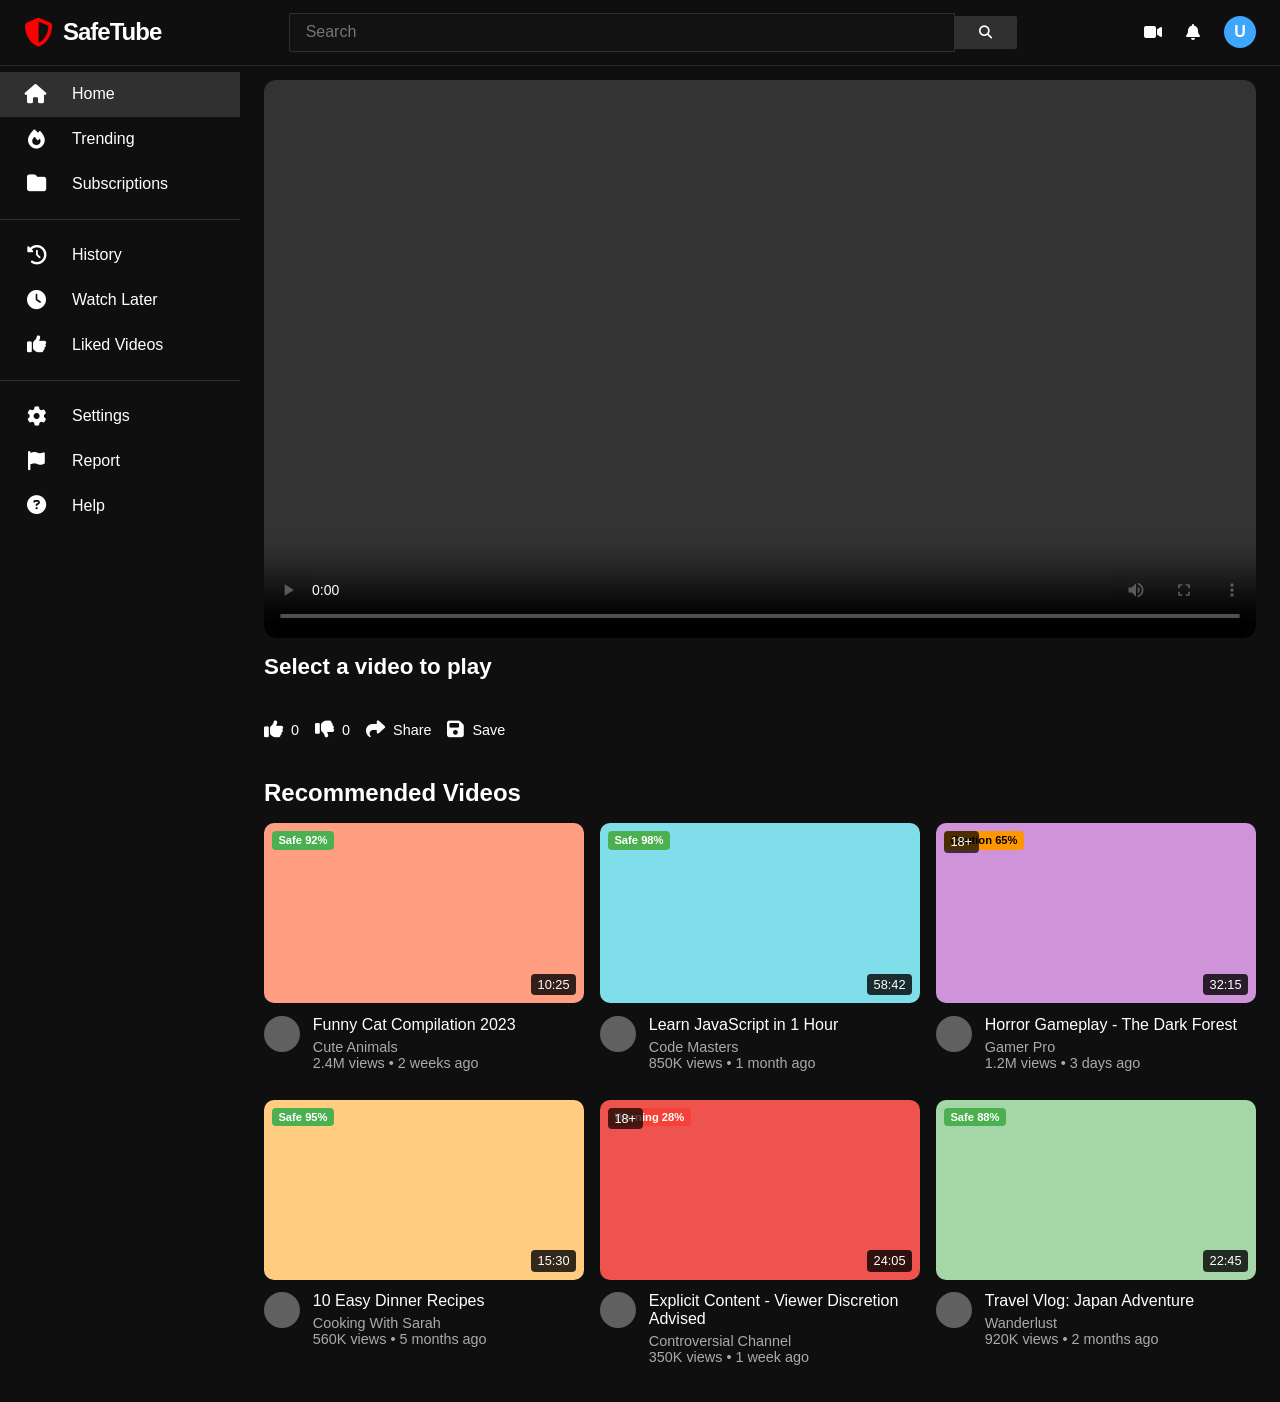
==== index.html @ c15de462 "Create index.html" ====
<!DOCTYPE html>
<html lang="en">
<head>
    <meta charset="UTF-8">
    <meta name="viewport" content="width=device-width, initial-scale=1.0">
    <title>SafeTube - AI Content Analysis</title>
    <link rel="stylesheet" href="https://cdnjs.cloudflare.com/ajax/libs/font-awesome/6.4.0/css/all.min.css">
    <style>
        * {
            margin: 0;
            padding: 0;
            box-sizing: border-box;
            font-family: 'Segoe UI', Tahoma, Geneva, Verdana, sans-serif;
        }

        :root {
            --primary: #ff0000;
            --secondary: #282828;
            --accent: #3ea6ff;
            --safe: #4CAF50;
            --warning: #FF9800;
            --danger: #F44336;
            --light: #f9f9f9;
            --dark: #0f0f0f;
            --text: #ffffff;
            --text-secondary: #aaa;
        }

        body {
            background-color: var(--dark);
            color: var(--text);
            overflow-x: hidden;
        }

        /* Header Styles */
        header {
            background-color: var(--dark);
            padding: 0.8rem 1.5rem;
            position: fixed;
            width: 100%;
            z-index: 1000;
            border-bottom: 1px solid rgba(255, 255, 255, 0.1);
            display: flex;
            justify-content: space-between;
            align-items: center;
        }

        .logo-container {
            display: flex;
            align-items: center;
            gap: 10px;
        }

        .logo {
            color: var(--primary);
            font-size: 1.8rem;
        }

        .logo-text {
            font-size: 1.5rem;
            font-weight: 700;
            letter-spacing: -1px;
        }

        .search-container {
            display: flex;
            align-items: center;
            flex: 0 1 728px;
            margin: 0 2rem;
        }

        .search-input {
            width: 100%;
            padding: 0.6rem 1rem;
            background-color: #121212;
            border: 1px solid #303030;
            border-radius: 2px 0 0 2px;
            color: var(--text);
            font-size: 1rem;
        }

        .search-button {
            background-color: #303030;
            border: 1px solid #303030;
            border-left: none;
            padding: 0.5rem 1.5rem;
            border-radius: 0 2px 2px 0;
            cursor: pointer;
            color: var(--text);
        }

        .user-actions {
            display: flex;
            align-items: center;
            gap: 1.5rem;
        }

        .user-icon {
            width: 32px;
            height: 32px;
            border-radius: 50%;
            background-color: var(--accent);
            display: flex;
            align-items: center;
            justify-content: center;
            font-weight: bold;
            cursor: pointer;
        }

        /* Main Content */
        .main-container {
            display: flex;
            padding-top: 56px;
        }

        /* Sidebar */
        .sidebar {
            width: 240px;
            background-color: var(--dark);
            height: calc(100vh - 56px);
            position: fixed;
            overflow-y: auto;
            padding: 1rem 0;
        }

        .sidebar-item {
            display: flex;
            align-items: center;
            gap: 1.5rem;
            padding: 0.8rem 1.5rem;
            cursor: pointer;
            transition: background-color 0.2s;
        }

        .sidebar-item:hover {
            background-color: #303030;
        }

        .sidebar-item.active {
            background-color: #303030;
        }

        .sidebar-item i {
            font-size: 1.2rem;
            width: 24px;
            text-align: center;
        }

        .sidebar-divider {
            height: 1px;
            background-color: #303030;
            margin: 0.8rem 0;
        }

        /* Content Area */
        .content {
            margin-left: 240px;
            padding: 1.5rem;
            width: calc(100% - 240px);
        }

        .video-container {
            display: grid;
            grid-template-columns: repeat(auto-fill, minmax(300px, 1fr));
            gap: 1rem;
        }

        .video-card {
            cursor: pointer;
            transition: transform 0.3s ease;
        }

        .video-card:hover {
            transform: scale(1.03);
        }

        .video-card.playing {
            border: 2px solid var(--primary);
            border-radius: 12px;
            padding: 4px;
        }

        .thumbnail {
            position: relative;
            width: 100%;
            height: 0;
            padding-bottom: 56.25%; /* 16:9 aspect ratio */
            background-color: #303030;
            border-radius: 10px;
            overflow: hidden;
        }

        .thumbnail img {
            position: absolute;
            width: 100%;
            height: 100%;
            object-fit: cover;
        }

        .video-duration {
            position: absolute;
            bottom: 8px;
            right: 8px;
            background-color: rgba(0, 0, 0, 0.8);
            padding: 0.2rem 0.4rem;
            border-radius: 4px;
            font-size: 0.8rem;
        }

        .safety-badge {
            position: absolute;
            top: 8px;
            left: 8px;
            padding: 0.2rem 0.4rem;
            border-radius: 4px;
            font-size: 0.7rem;
            font-weight: bold;
        }

        .safety-safe {
            background-color: var(--safe);
            color: white;
        }

        .safety-warning {
            background-color: var(--warning);
            color: black;
        }

        .safety-danger {
            background-color: var(--danger);
            color: white;
        }

        .video-info {
            display: flex;
            gap: 0.8rem;
            padding: 0.8rem 0;
        }

        .channel-avatar {
            width: 36px;
            height: 36px;
            border-radius: 50%;
            background-color: #606060;
            flex-shrink: 0;
        }

        .video-title {
            font-weight: 500;
            margin-bottom: 0.3rem;
            display: -webkit-box;
            -webkit-line- clamp: 2;
            -webkit-box-orient: vertical;
            overflow: hidden;
        }

        .video-meta {
            color: var(--text-secondary);
            font-size: 0.9rem;
        }

        /* Video Player */
        .video-player-container {
            margin-bottom: 2rem;
        }

        .video-player-wrapper {
            position: relative;
            width: 100%;
            height: 0;
            padding-bottom: 56.25%; /* 16:9 aspect ratio */
            background-color: #000;
            border-radius: 12px;
            overflow: hidden;
        }

        .video-element {
            position: absolute;
            width: 100%;
            height: 100%;
            object-fit: cover;
        }

        .player-controls {
            position: absolute;
            bottom: 0;
            left: 0;
            right: 0;
            background: linear-gradient(transparent, rgba(0,0,0,0.7));
            padding: 1rem;
            display: flex;
            align-items: center;
            justify-content: space-between;
            opacity: 0;
            transition: opacity 0.3s;
        }

        .video-player-wrapper:hover .player-controls {
            opacity: 1;
        }

        .control-group {
            display: flex;
            align-items: center;
            gap: 1rem;
        }

        .control-button {
            background: none;
            border: none;
            color: white;
            font-size: 1.2rem;
            cursor: pointer;
        }

        .progress-bar {
            flex-grow: 1;
            height: 4px;
            background-color: rgba(255, 255, 255, 0.3);
            border-radius: 2px;
            position: relative;
            overflow: hidden;
            cursor: pointer;
        }

        .progress {
            position: absolute;
            height: 100%;
            background-color: var(--primary);
            width: 0%;
        }

        .time-display {
            color: white;
            font-size: 0.9rem;
            margin: 0 0.5rem;
        }

        .video-info-large {
            margin-top: 1rem;
        }

        .video-title-large {
            font-size: 1.4rem;
            margin-bottom: 1rem;
        }

        .video-stats {
            display: flex;
            gap: 1rem;
            color: var(--text-secondary);
            margin-bottom: 1rem;
        }

        .video-actions {
            display: flex;
            gap: 1rem;
            margin-bottom: 1.5rem;
        }

        .action-button {
            display: flex;
            align-items: center;
            gap: 0.5rem;
            background: none;
            border: none;
            color: var(--text);
            cursor: pointer;
            font-size: 0.9rem;
            padding: 0.5rem 0;
        }

        .action-button i {
            font-size: 1.2rem;
        }

        /* AI Analysis Section */
        .ai-analysis {
            background-color: rgba(30, 30, 30, 0.8);
            border-radius: 10px;
            padding: 1.5rem;
            margin: 1.5rem 0;
            border-left: 4px solid var(--accent);
        }

        .analysis-header {
            display: flex;
            align-items: center;
            gap: 0.8rem;
            margin-bottom: 1.2rem;
        }

        .analysis-header i {
            font-size: 1.5rem;
            color: var(--accent);
        }

        .analysis-title {
            font-size: 1.2rem;
            font-weight: 600;
        }

        .safety-score {
            display: flex;
            align-items: center;
            gap: 1rem;
            margin-bottom: 1.5rem;
        }

        .score-circle {
            width: 80px;
            height: 80px;
            border-radius: 50%;
            display: flex;
            align-items: center;
            justify-content: center;
            font-weight: bold;
            font-size: 1.2rem;
            flex-shrink: 0;
        }

        .score-safe {
            background-color: var(--safe);
            color: white;
        }

        .score-warning {
            background-color: var(--warning);
            color: black;
        }

        .score-danger {
            background-color: var(--danger);
            color: white;
        }

        .score-text {
            flex: 1;
        }

        .score-text h3 {
            margin-bottom: 0.5rem;
        }

        .score-text p {
            color: var(--text-secondary);
            line-height: 1.5;
        }

        .content-breakdown {
            margin-top: 1.5rem;
        }

        .breakdown-title {
            font-size: 1.1rem;
            margin-bottom: 1rem;
            font-weight: 600;
        }

        .breakdown-item {
            display: flex;
            justify-content: space-between;
            align-items: center;
            padding: 0.8rem 0;
            border-bottom: 1px solid rgba(255, 255, 255, 0.1);
        }

        .breakdown-item:last-child {
            border-bottom: none;
        }

        .breakdown-category {
            display: flex;
            align-items: center;
            gap: 0.8rem;
        }

        .breakdown-icon {
            width: 24px;
            text-align: center;
        }

        .breakdown-bar {
            flex-grow: 1;
            height: 6px;
            background-color: rgba(255, 255, 255, 0.1);
            border-radius: 3px;
            margin: 0 1rem;
            overflow: hidden;
        }

        .breakdown-fill {
            height: 100%;
            border-radius: 3px;
        }

        .breakdown-percentage {
            font-weight: 600;
            width: 50px;
            text-align: right;
        }

        .channel-info {
            display: flex;
            align-items: center;
            gap: 1rem;
            padding: 1rem 0;
            border-top: 1px solid #303030;
            border-bottom: 1px solid #303030;
        }

        .channel-avatar-large {
            width: 50px;
            height: 50px;
            border-radius: 50%;
            background-color: #606060;
        }

        .channel-details h3 {
            margin-bottom: 0.3rem;
        }

        .channel-details p {
            color: var(--text-secondary);
            font-size: 0.9rem;
        }

        .subscribe-button {
            background-color: var(--primary);
            color: white;
            border: none;
            padding: 0.5rem 1rem;
            border-radius: 20px;
            font-weight: 500;
            cursor: pointer;
            margin-left: auto;
        }

        /* Content Warning */
        .content-warning {
            background-color: rgba(255, 0, 0, 0.1);
            border: 1px solid rgba(255, 0, 0, 0.3);
            border-radius: 8px;
            padding: 1rem;
            margin: 1rem 0;
            display: flex;
            align-items: center;
            gap: 1rem;
        }

        .warning-icon-small {
            color: var(--primary);
            font-size: 1.5rem;
        }

        .warning-text {
            flex: 1;
        }

        .warning-title {
            font-weight: 500;
            margin-bottom: 0.3rem;
        }

        .warning-description {
            color: var(--text-secondary);
            font-size: 0.9rem;
        }

        /* Age Verification Modal */
        .modal-overlay {
            position: fixed;
            top: 0;
            left: 0;
            right: 0;
            bottom: 0;
            background-color: rgba(0, 0, 0, 0.9);
            display: flex;
            align-items: center;
            justify-content: center;
            z-index: 2000;
            opacity: 0;
            visibility: hidden;
            transition: all 0.3s ease;
        }

        .modal-overlay.active {
            opacity: 1;
            visibility: visible;
        }

        .age-modal {
            background-color: var(--dark);
            border-radius: 12px;
            width: 90%;
            max-width: 500px;
            padding: 2rem;
            text-align: center;
            box-shadow: 0 10px 30px rgba(0, 0, 0, 0.5);
            transform: scale(0.9);
            transition: transform 0.3s ease;
        }

        .modal-overlay.active .age-modal {
            transform: scale(1);
        }

        .warning-icon {
            font-size: 4rem;
            color: var(--primary);
            margin-bottom: 1.5rem;
            animation: pulse 2s infinite;
        }

        @keyframes pulse {
            0% { transform: scale(1); }
            50% { transform: scale(1.1); }
            100% { transform: scale(1); }
        }

        .modal-title {
            font-size: 1.8rem;
            margin-bottom: 1rem;
        }

        .modal-description {
            color: var(--text-secondary);
            margin-bottom: 2rem;
            line-height: 1.5;
        }

        .age-input {
            width: 100%;
            padding: 0.8rem;
            background-color: #303030;
            border: 1px solid #606060;
            border-radius: 4px;
            color: var(--text);
            font-size: 1rem;
            margin-bottom: 1.5rem;
            text-align: center;
        }

        .modal-buttons {
            display: flex;
            gap: 1rem;
        }

        .modal-button {
            flex: 1;
            padding: 0.8rem;
            border: none;
            border-radius: 4px;
            font-weight: 500;
            cursor: pointer;
            transition: all 0.2s ease;
        }

        .cancel-button {
            background-color: transparent;
            border: 1px solid #606060;
            color: var(--text);
        }

        .verify-button {
            background-color: var(--primary);
            color: white;
        }

        .modal-button:hover {
            opacity: 0.9;
            transform: translateY(-2px);
        }

        /* Responsive Design */
        @media (max-width: 1200px) {
            .sidebar {
                width: 72px;
            }
            
            .sidebar-item span {
                display: none;
            }
            
            .content {
                margin-left: 72px;
                width: calc(100% - 72px);
            }
        }

        @media (max-width: 768px) {
            .search-container {
                display: none;
            }
            
            .video-container {
                grid-template-columns: 1fr;
            }
            
            .safety-score {
                flex-direction: column;
                align-items: flex-start;
            }
        }
    </style>
</head>
<body>
    <!-- Header -->
    <header>
        <div class="logo-container">
            <i class="fas fa-shield-alt logo"></i>
            <span class="logo-text">SafeTube</span>
        </div>
        
        <div class="search-container">
            <input type="text" class="search-input" placeholder="Search">
            <button class="search-button">
                <i class="fas fa-search"></i>
            </button>
        </div>
        
        <div class="user-actions">
            <i class="fas fa-video"></i>
            <i class="fas fa-bell"></i>
            <div class="user-icon">U</div>
        </div>
    </header>

    <!-- Main Content -->
    <div class="main-container">
        <!-- Sidebar -->
        <div class="sidebar">
            <div class="sidebar-item active">
                <i class="fas fa-home"></i>
                <span>Home</span>
            </div>
            <div class="sidebar-item">
                <i class="fas fa-fire"></i>
                <span>Trending</span>
            </div>
            <div class="sidebar-item">
                <i class="fas fa-folder"></i>
                <span>Subscriptions</span>
            </div>
            <div class="sidebar-divider"></div>
            <div class="sidebar-item">
                <i class="fas fa-history"></i>
                <span>History</span>
            </div>
            <div class="sidebar-item">
                <i class="fas fa-clock"></i>
                <span>Watch Later</span>
            </div>
            <div class="sidebar-item">
                <i class="fas fa-thumbs-up"></i>
                <span>Liked Videos</span>
            </div>
            <div class="sidebar-divider"></div>
            <div class="sidebar-item">
                <i class="fas fa-cog"></i>
                <span>Settings</span>
            </div>
            <div class="sidebar-item">
                <i class="fas fa-flag"></i>
                <span>Report</span>
            </div>
            <div class="sidebar-item">
                <i class="fas fa-question-circle"></i>
                <span>Help</span>
            </div>
        </div>

        <!-- Content Area -->
        <div class="content">
            <!-- Video Player -->
            <div class="video-player-container" id="videoPlayerContainer">
                <div class="video-player-wrapper">
                    <video class="video-element" id="videoElement" controls>
                        <source src="" type="video/mp4">
                        Your browser does not support the video tag.
                    </video>
                    <div class="player-controls" id="customControls">
                        <div class="control-group">
                            <button class="control-button" id="playPauseBtn">
                                <i class="fas fa-play"></i>
                            </button>
                            <button class="control-button" id="muteBtn">
                                <i class="fas fa-volume-up"></i>
                            </button>
                            <div class="time-display" id="currentTime">0:00</div>
                            <div class="progress-bar" id="progressBar">
                                <div class="progress" id="progress"></div>
                            </div>
                            <div class="time-display" id="duration">0:00</div>
                        </div>
                        <div class="control-group">
                            <button class="control-button" id="fullscreenBtn">
                                <i class="fas fa-expand"></i>
                            </button>
                        </div>
                    </div>
                </div>
                
                <div class="video-info-large">
                    <h1 class="video-title-large" id="currentVideoTitle">Select a video to play</h1>
                    
                    <div class="video-stats">
                        <span id="videoViews"></span>
                        <span id="videoDate"></span>
                    </div>
                    
                    <div class="video-actions">
                        <button class="action-button">
                            <i class="fas fa-thumbs-up"></i>
                            <span>0</span>
                        </button>
                        <button class="action-button">
                            <i class="fas fa-thumbs-down"></i>
                            <span>0</span>
                        </button>
                        <button class="action-button">
                            <i class="fas fa-share"></i>
                            <span>Share</span>
                        </button>
                        <button class="action-button">
                            <i class="fas fa-save"></i>
                            <span>Save</span>
                        </button>
                    </div>
                    
                    <!-- AI Analysis Section -->
                    <div class="ai-analysis" id="aiAnalysis" style="display: none;">
                        <div class="analysis-header">
                            <i class="fas fa-robot"></i>
                            <div class="analysis-title">AI Content Safety Analysis</div>
                        </div>
                        
                        <div class="safety-score" id="safetyScore">
                            <!-- Will be populated by JavaScript -->
                        </div>
                        
                        <div class="content-breakdown">
                            <div class="breakdown-title">Content Breakdown</div>
                            <div id="breakdownList">
                                <!-- Will be populated by JavaScript -->
                            </div>
                        </div>
                    </div>
                    
                    <div class="content-warning" id="contentWarning" style="display: none;">
                        <i class="fas fa-exclamation-triangle warning-icon-small"></i>
                        <div class="warning-text">
                            <div class="warning-title">Content Warning</div>
                            <div class="warning-description">This video contains material that may be inappropriate or offensive to some audiences.</div>
                        </div>
                    </div>
                    
                    <div class="channel-info" id="channelInfo" style="display: none;">
                        <div class="channel-avatar-large"></div>
                        <div class="channel-details">
                            <h3 id="channelName">Channel Name</h3>
                            <p id="subscriberCount">1.2M subscribers</p>
                        </div>
                        <button class="subscribe-button">SUBSCRIBE</button>
                    </div>
                </div>
            </div>

            <!-- Video Grid -->
            <h2 style="margin: 2rem 0 1rem 0;">Recommended Videos</h2>
            <div class="video-container" id="videoGrid">
                <!-- Video cards will be generated by JavaScript -->
            </div>
        </div>
    </div>

    <!-- Age Verification Modal -->
    <div class="modal-overlay" id="ageModal">
        <div class="age-modal">
            <i class="fas fa-exclamation-triangle warning-icon"></i>
            <h2 class="modal-title">Age-Restricted Content</h2>
            <p class="modal-description">
                This video has been flagged as containing content that may not be suitable for all ages. 
                To view this video, please verify that you are 18 years or older.
            </p>
            <input type="number" class="age-input" id="ageInput" placeholder="Enter your age" min="1" max="120">
            <div class="modal-buttons">
                <button class="modal-button cancel-button" id="cancelButton">Cancel</button>
                <button class="modal-button verify-button" id="verifyButton">Verify Age</button>
            </div>
        </div>
    </div>

    <script>
        // Sample video data with AI analysis results
        const videos = [
            {
                id: 1,
                title: "Funny Cat Compilation 2023",
                channel: "Cute Animals",
                views: "2.4M",
                date: "2 weeks ago",
                duration: "10:25",
                thumbnail: "cat",
                ageRestricted: false,
                videoUrl: "https://storage.googleapis.com/gtv-videos-bucket/sample/ForBiggerJoyrides.mp4",
                description: "Watch the funniest cat videos from around the world! These hilarious feline moments will brighten your day.",
                aiAnalysis: {
                    safetyScore: 92,
                    overallVerdict: "Safe",
                    breakdown: [
                        { category: "Violence", percentage: 2, icon: "fas fa-fist-raised", color: "#4CAF50" },
                        { category: "Explicit Language", percentage: 5, icon: "fas fa-comment-slash", color: "#4CAF50" },
                        { category: "Adult Content", percentage: 0, icon: "fas fa-user-secret", color: "#4CAF50" },
                        { category: "Hate Speech", percentage: 1, icon: "fas fa-ban", color: "#4CAF50" },
                        { category: "Disturbing Imagery", percentage: 3, icon: "fas fa-eye", color: "#FF9800" }
                    ]
                }
            },
            {
                id: 2,
                title: "Learn JavaScript in 1 Hour",
                channel: "Code Masters",
                views: "850K",
                date: "1 month ago",
                duration: "58:42",
                thumbnail: "coding",
                ageRestricted: false,
                videoUrl: "https://storage.googleapis.com/gtv-videos-bucket/sample/ForBiggerJoyrides.mp4",
                description: "A comprehensive JavaScript tutorial for beginners. Learn the fundamentals in just one hour!",
                aiAnalysis: {
                    safetyScore: 98,
                    overallVerdict: "Very Safe",
                    breakdown: [
                        { category: "Violence", percentage: 0, icon: "fas fa-fist-raised", color: "#4CAF50" },
                        { category: "Explicit Language", percentage: 1, icon: "fas fa-comment-slash", color: "#4CAF50" },
                        { category: "Adult Content", percentage: 0, icon: "fas fa-user-secret", color: "#4CAF50" },
                        { category: "Hate Speech", percentage: 0, icon: "fas fa-ban", color: "#4CAF50" },
                        { category: "Disturbing Imagery", percentage: 0, icon: "fas fa-eye", color: "#4CAF50" }
                    ]
                }
            },
            {
                id: 3,
                title: "Horror Gameplay - The Dark Forest",
                channel: "Gamer Pro",
                views: "1.2M",
                date: "3 days ago",
                duration: "32:15",
                thumbnail: "gaming",
                ageRestricted: true,
                videoUrl: "https://storage.googleapis.com/gtv-videos-bucket/sample/ForBiggerJoyrides.mp4",
                description: "Join me as I explore the terrifying Dark Forest in this horror game. Not for the faint of heart!",
                aiAnalysis: {
                    safetyScore: 65,
                    overallVerdict: "Moderate",
                    breakdown: [
                        { category: "Violence", percentage: 35, icon: "fas fa-fist-raised", color: "#F44336" },
                        { category: "Explicit Language", percentage: 20, icon: "fas fa-comment-slash", color: "#FF9800" },
                        { category: "Adult Content", percentage: 10, icon: "fas fa-user-secret", color: "#4CAF50" },
                        { category: "Hate Speech", percentage: 5, icon: "fas fa-ban", color: "#4CAF50" },
                        { category: "Disturbing Imagery", percentage: 45, icon: "fas fa-eye", color: "#F44336" }
                    ]
                }
            },
            {
                id: 4,
                title: "10 Easy Dinner Recipes",
                channel: "Cooking With Sarah",
                views: "560K",
                date: "5 months ago",
                duration: "15:30",
                thumbnail: "cooking",
                ageRestricted: false,
                videoUrl: "https://storage.googleapis.com/gtv-videos-bucket/sample/ForBiggerJoyrides.mp4",
                description: "Quick and delicious dinner recipes that anyone can make. Perfect for busy weeknights!",
                aiAnalysis: {
                    safetyScore: 95,
                    overallVerdict: "Safe",
                    breakdown: [
                        { category: "Violence", percentage: 0, icon: "fas fa-fist-raised", color: "#4CAF50" },
                        { category: "Explicit Language", percentage: 2, icon: "fas fa-comment-slash", color: "#4CAF50" },
                        { category: "Adult Content", percentage: 0, icon: "fas fa-user-secret", color: "#4CAF50" },
                        { category: "Hate Speech", percentage: 0, icon: "fas fa-ban", color: "#4CAF50" },
                        { category: "Disturbing Imagery", percentage: 0, icon: "fas fa-eye", color: "#4CAF50" }
                    ]
                }
            },
            {
                id: 5,
                title: "Explicit Content - Viewer Discretion Advised",
                channel: "Controversial Channel",
                views: "350K",
                date: "1 week ago",
                duration: "24:05",
                thumbnail: "warning",
                ageRestricted: true,
                videoUrl: "https://storage.googleapis.com/gtv-videos-bucket/sample/ForBiggerJoyrides.mp4",
                description: "This video contains explicit content that may not be suitable for all audiences.",
                aiAnalysis: {
                    safetyScore: 28,
                    overallVerdict: "Dangerous",
                    breakdown: [
                        { category: "Violence", percentage: 65, icon: "fas fa-fist-raised", color: "#F44336" },
                        { category: "Explicit Language", percentage: 80, icon: "fas fa-comment-slash", color: "#F44336" },
                        { category: "Adult Content", percentage: 75, icon: "fas fa-user-secret", color: "#F44336" },
                        { category: "Hate Speech", percentage: 40, icon: "fas fa-ban", color: "#FF9800" },
                        { category: "Disturbing Imagery", percentage: 60, icon: "fas fa-eye", color: "#F44336" }
                    ]
                }
            },
            {
                id: 6,
                title: "Travel Vlog: Japan Adventure",
                channel: "Wanderlust",
                views: "920K",
                date: "2 months ago",
                duration: "22:45",
                thumbnail: "travel",
                ageRestricted: false,
                videoUrl: "https://storage.googleapis.com/gtv-videos-bucket/sample/ForBiggerJoyrides.mp4",
                description: "Join me on an incredible journey through Japan's most beautiful locations.",
                aiAnalysis: {
                    safetyScore: 88,
                    overallVerdict: "Safe",
                    breakdown: [
                        { category: "Violence", percentage: 0, icon: "fas fa-fist-raised", color: "#4CAF50" },
                        { category: "Explicit Language", percentage: 5, icon: "fas fa-comment-slash", color: "#4CAF50" },
                        { category: "Adult Content", percentage: 2, icon: "fas fa-user-secret", color: "#4CAF50" },
                        { category: "Hate Speech", percentage: 0, icon: "fas fa-ban", color: "#4CAF50" },
                        { category: "Disturbing Imagery", percentage: 0, icon: "fas fa-eye", color: "#4CAF50" }
                    ]
                }
            }
        ];

        // DOM Elements
        const videoGrid = document.getElementById('videoGrid');
        const ageModal = document.getElementById('ageModal');
        const ageInput = document.getElementById('ageInput');
        const verifyButton = document.getElementById('verifyButton');
        const cancelButton = document.getElementById('cancelButton');
        const videoPlayerContainer = document.getElementById('videoPlayerContainer');
        const currentVideoTitle = document.getElementById('currentVideoTitle');
        const contentWarning = document.getElementById('contentWarning');
        const videoViews = document.getElementById('videoViews');
        const videoDate = document.getElementById('videoDate');
        const channelName = document.getElementById('channelName');
        const subscriberCount = document.getElementById('subscriberCount');
        const aiAnalysis = document.getElementById('aiAnalysis');
        const safetyScore = document.getElementById('safetyScore');
        const breakdownList = document.getElementById('breakdownList');
        const channelInfo = document.getElementById('channelInfo');
        
        // Video player elements
        const videoElement = document.getElementById('videoElement');
        const playPauseBtn = document.getElementById('playPauseBtn');
        const muteBtn = document.getElementById('muteBtn');
        const progressBar = document.getElementById('progressBar');
        const progress = document.getElementById('progress');
        const currentTimeDisplay = document.getElementById('currentTime');
        const durationDisplay = document.getElementById('duration');
        const fullscreenBtn = document.getElementById('fullscreenBtn');

        // Current video state
        let currentVideo = null;
        let userAge = null;
        let isPlaying = false;
        let currentlyPlayingCard = null;

        // Generate video cards
        function generateVideoCards() {
            videoGrid.innerHTML = '';
            
            videos.forEach(video => {
                const videoCard = document.createElement('div');
                videoCard.className = 'video-card';
                videoCard.setAttribute('data-id', video.id);
                
                // Determine thumbnail color based on category
                let thumbnailColor;
                switch(video.thumbnail) {
                    case 'cat': thumbnailColor = '#FF9E80'; break;
                    case 'coding': thumbnailColor = '#80DEEA'; break;
                    case 'gaming': thumbnailColor = '#CE93D8'; break;
                    case 'cooking': thumbnailColor = '#FFCC80'; break;
                    case 'warning': thumbnailColor = '#EF5350'; break;
                    case 'travel': thumbnailColor = '#A5D6A7'; break;
                    default: thumbnailColor = '#B0BEC5';
                }
                
                // Determine safety badge class based on score
                let safetyClass = 'safety-safe';
                let safetyText = 'Safe';
                
                if (video.aiAnalysis.safetyScore < 50) {
                    safetyClass = 'safety-danger';
                    safetyText = 'Warning';
                } else if (video.aiAnalysis.safetyScore < 75) {
                    safetyClass = 'safety-warning';
                    safetyText = 'Caution';
                }
                
                videoCard.innerHTML = `
                    <div class="thumbnail" style="background-color: ${thumbnailColor};">
                        <div class="safety-badge ${safetyClass}">${safetyText} ${video.aiAnalysis.safetyScore}%</div>
                        <div class="video-duration">${video.duration}</div>
                        ${video.ageRestricted ? '<div style="position:absolute; top:8px; left:8px; background:rgba(0,0,0,0.7); padding:0.2rem 0.4rem; border-radius:4px; font-size:0.8rem;">18+</div>' : ''}
                    </div>
                    <div class="video-info">
                        <div class="channel-avatar"></div>
                        <div class="video-details">
                            <div class="video-title">${video.title}</div>
                            <div class="video-meta">${video.channel}</div>
                            <div class="video-meta">${video.views} views • ${video.date}</div>
                        </div>
                    </div>
                `;
                
                videoGrid.appendChild(videoCard);
            });
            
            // Add click event listeners to video cards
            document.querySelectorAll('.video-card').forEach(card => {
                card.addEventListener('click', function() {
                    const videoId = parseInt(this.getAttribute('data-id'));
                    playVideo(videoId, this);
                });
            });
        }

        // Play video function
        function playVideo(videoId, cardElement) {
            // Stop any currently playing video
            if (currentVideo) {
                videoElement.pause();
                videoElement.currentTime = 0;
                
                // Remove playing class from previous card
                if (currentlyPlayingCard) {
                    currentlyPlayingCard.classList.remove('playing');
                }
            }
            
            currentVideo = videos.find(v => v.id === videoId);
            
            // Add playing class to current card
            if (cardElement) {
                cardElement.classList.add('playing');
                currentlyPlayingCard = cardElement;
            }
            
            if (currentVideo.ageRestricted) {
                // Show age verification modal for restricted content
                showAgeModal();
            } else {
                // Play video directly if not restricted
                playVideoDirectly();
            }
        }

        // Show age verification modal
        function showAgeModal() {
            ageModal.classList.add('active');
            ageInput.value = '';
            ageInput.focus();
        }

        // Hide age verification modal
        function hideAgeModal() {
            ageModal.classList.remove('active');
        }

        // Play video directly (after age verification or if not restricted)
        function playVideoDirectly() {
            // Update video player with current video data
            videoElement.src = currentVideo.videoUrl;
            currentVideoTitle.textContent = currentVideo.title;
            videoViews.textContent = currentVideo.views + ' views';
            videoDate.textContent = currentVideo.date;
            channelName.textContent = currentVideo.channel;
            subscriberCount.textContent = "1.2M subscribers";
            
            // Show channel info
            channelInfo.style.display = 'flex';
            
            // Update AI analysis display
            updateAIAnalysisDisplay();
            
            // Show/hide content warning based on age restriction
            if (currentVideo.ageRestricted) {
                contentWarning.style.display = 'flex';
            } else {
                contentWarning.style.display = 'none';
            }
            
            // Load the video
            videoElement.load();
            
            // Scroll to top of page
            window.scrollTo(0, 0);
        }

        // Update AI analysis display
        function updateAIAnalysisDisplay() {
            if (!currentVideo || !currentVideo.aiAnalysis) return;
            
            const analysis = currentVideo.aiAnalysis;
            
            // Show AI analysis section
            aiAnalysis.style.display = 'block';
            
            // Determine safety score class
            let scoreClass = 'score-safe';
            let verdictText = 'Safe for most audiences';
            
            if (analysis.safetyScore < 50) {
                scoreClass = 'score-danger';
                verdictText = 'Contains potentially harmful content';
            } else if (analysis.safetyScore < 75) {
                scoreClass = 'score-warning';
                verdictText = 'Use discretion when viewing';
            }
            
            // Update safety score display
            safetyScore.innerHTML = `
                <div class="score-circle ${scoreClass}">${analysis.safetyScore}%</div>
                <div class="score-text">
                    <h3>${analysis.overallVerdict}</h3>
                    <p>${verdictText}. This analysis is based on AI detection of potentially harmful content categories.</p>
                </div>
            `;
            
            // Update content breakdown
            breakdownList.innerHTML = '';
            analysis.breakdown.forEach(item => {
                const breakdownItem = document.createElement('div');
                breakdownItem.className = 'breakdown-item';
                
                // Determine color intensity based on percentage
                let color;
                
                if (item.percentage < 10) {
                    color = '#4CAF50';
                } else if (item.percentage < 30) {
                    color = '#FF9800';
                } else {
                    color = '#F44336';
                }
                
                breakdownItem.innerHTML = `
                    <div class="breakdown-category">
                        <div class="breakdown-icon">
                            <i class="${item.icon}" style="color: ${color};"></i>
                        </div>
                        <div>${item.category}</div>
                    </div>
                    <div class="breakdown-bar">
                        <div class="breakdown-fill" style="width: ${item.percentage}%; background-color: ${color};"></div>
                    </div>
                    <div class="breakdown-percentage" style="color: ${color};">${item.percentage}%</div>
                `;
                
                breakdownList.appendChild(breakdownItem);
            });
        }

        // Video player controls functionality
        function initializeVideoPlayer() {
            // Play/Pause functionality
            playPauseBtn.addEventListener('click', function() {
                if (videoElement.paused) {
                    videoElement.play();
                    playPauseBtn.innerHTML = '<i class="fas fa-pause"></i>';
                } else {
                    videoElement.pause();
                    playPauseBtn.innerHTML = '<i class="fas fa-play"></i>';
                }
            });
            
            // Mute/Unmute functionality
            muteBtn.addEventListener('click', function() {
                if (videoElement.muted) {
                    videoElement.muted = false;
                    muteBtn.innerHTML = '<i class="fas fa-volume-up"></i>';
                } else {
                    videoElement.muted = true;
                    muteBtn.innerHTML = '<i class="fas fa-volume-mute"></i>';
                }
            });
            
            // Progress bar functionality
            progressBar.addEventListener('click', function(e) {
                const pos = (e.pageX - this.getBoundingClientRect().left) / this.offsetWidth;
                videoElement.currentTime = pos * videoElement.duration;
            });
            
            // Update progress bar as video plays
            videoElement.addEventListener('timeupdate', function() {
                const value = (videoElement.currentTime / videoElement.duration) * 100;
                progress.style.width = value + '%';
                
                // Update time displays
                currentTimeDisplay.textContent = formatTime(videoElement.currentTime);
                durationDisplay.textContent = formatTime(videoElement.duration);
            });
            
            // Fullscreen functionality
            fullscreenBtn.addEventListener('click', function() {
                if (videoElement.requestFullscreen) {
                    videoElement.requestFullscreen();
                } else if (videoElement.mozRequestFullScreen) {
                    videoElement.mozRequestFullScreen();
                } else if (videoElement.webkitRequestFullscreen) {
                    videoElement.webkitRequestFullscreen();
                } else if (videoElement.msRequestFullscreen) {
                    videoElement.msRequestFullscreen();
                }
            });
            
            // Update play/pause button when video ends
            videoElement.addEventListener('ended', function() {
                playPauseBtn.innerHTML = '<i class="fas fa-play"></i>';
            });
        }
        
        // Format time in minutes:seconds
        function formatTime(seconds) {
            const mins = Math.floor(seconds / 60);
            const secs = Math.floor(seconds % 60);
            return mins + ':' + (secs < 10 ? '0' : '') + secs;
        }

        // Event Listeners
        verifyButton.addEventListener('click', function() {
            const age = parseInt(ageInput.value);
            
            if (isNaN(age) || age < 1 || age > 120) {
                alert('Please enter a valid age between 1 and 120');
                return;
            }
            
            userAge = age;
            
            if (age >= 18) {
                hideAgeModal();
                playVideoDirectly();
            } else {
                alert('You must be 18 or older to view this content.');
                hideAgeModal();
                
                // Remove playing class if user cancels
                if (currentlyPlayingCard) {
                    currentlyPlayingCard.classList.remove('playing');
                }
            }
        });

        cancelButton.addEventListener('click', function() {
            hideAgeModal();
            
            // Remove playing class if user cancels
            if (currentlyPlayingCard) {
                currentlyPlayingCard.classList.remove('playing');
            }
        });

        // Close modal when clicking outside
        ageModal.addEventListener('click', function(e) {
            if (e.target === ageModal) {
                hideAgeModal();
                
                // Remove playing class if user cancels
                if (currentlyPlayingCard) {
                    currentlyPlayingCard.classList.remove('playing');
                }
            }
        });

        // Allow Enter key to submit age verification
        ageInput.addEventListener('keyup', function(e) {
            if (e.key === 'Enter') {
                verifyButton.click();
            }
        });

        // Initialize the page
        generateVideoCards();
        initializeVideoPlayer();
    </script>
</body>
</html>
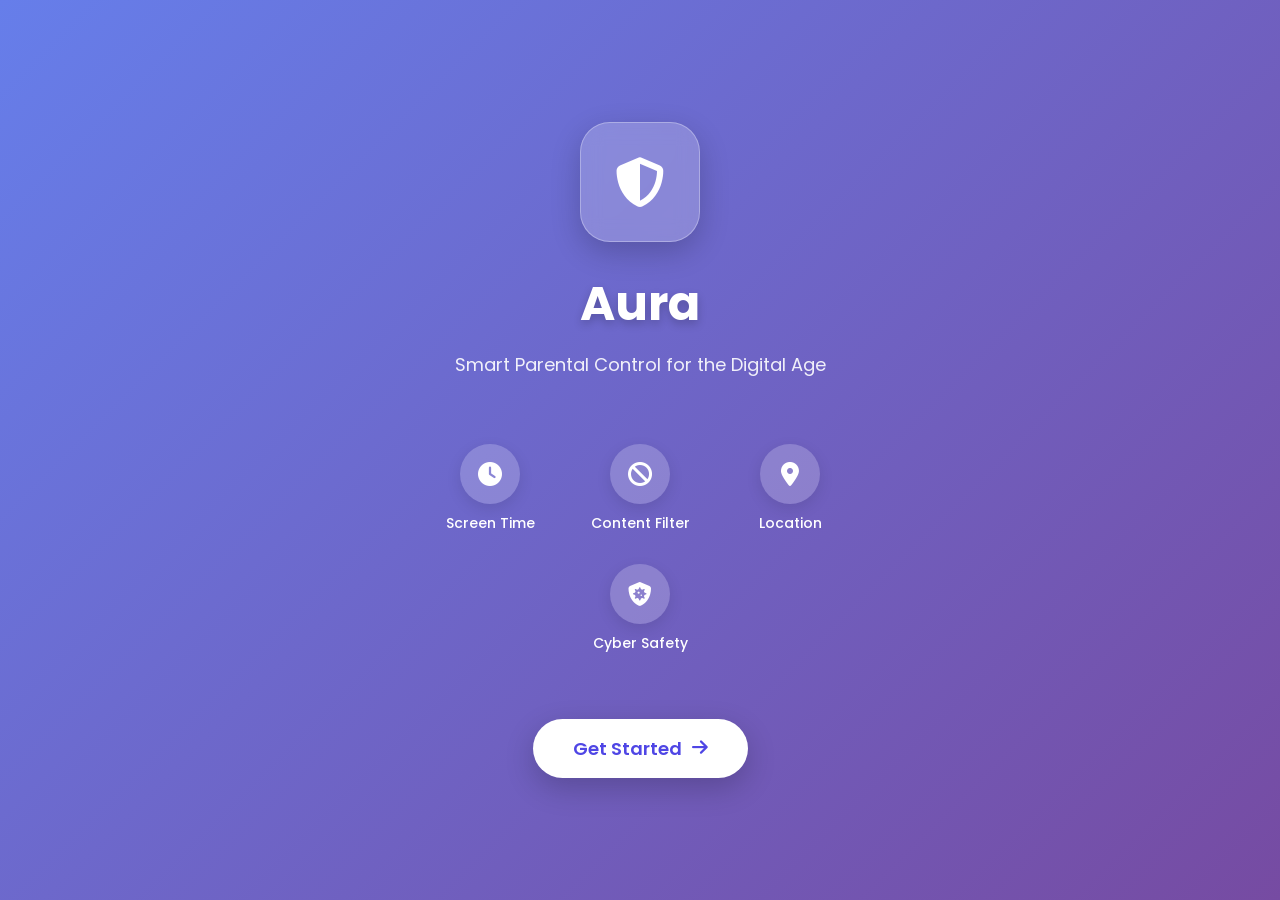
==== commit ad127608: "Create index.html" ====
--- a/index.html
+++ b/index.html
@@ -3,38 +3,950 @@
 <head>
     <meta charset="UTF-8">
     <meta name="viewport" content="width=device-width, initial-scale=1.0">
-    <title>SafeTube - AI Content Analysis</title>
+    <title>Aura Parental Control with SafeTube</title>
     <link rel="stylesheet" href="https://cdnjs.cloudflare.com/ajax/libs/font-awesome/6.4.0/css/all.min.css">
+    <link href="https://fonts.googleapis.com/css2?family=Poppins:wght@300;400;500;600;700&display=swap" rel="stylesheet">
     <style>
+        :root {
+            --primary: #4f46e5;
+            --primary-light: #6366f1;
+            --primary-dark: #4338ca;
+            --secondary: #06b6d4;
+            --success: #10b981;
+            --warning: #f59e0b;
+            --danger: #ef4444;
+            --light: #f8fafc;
+            --dark: #0f172a;
+            --muted: #64748b;
+            --card-bg: #ffffff;
+            --bg: #f1f5f9;
+            --radius: 12px;
+            --shadow: 0 10px 25px -5px rgba(2,6,23,0.1), 0 8px 10px -6px rgba(2,6,23,0.05);
+            --transition: all 0.3s cubic-bezier(0.25, 0.46, 0.45, 0.94);
+            
+            /* SafeTube colors */
+            --safetube-primary: #ff0000;
+            --safetube-secondary: #282828;
+            --safetube-accent: #3ea6ff;
+            --safetube-safe: #4CAF50;
+            --safetube-warning: #FF9800;
+            --safetube-danger: #F44336;
+            --safetube-light: #f9f9f9;
+            --safetube-dark: #0f0f0f;
+            --safetube-text: #ffffff;
+            --safetube-text-secondary: #aaa;
+        }
+
         * {
             margin: 0;
             padding: 0;
             box-sizing: border-box;
-            font-family: 'Segoe UI', Tahoma, Geneva, Verdana, sans-serif;
-        }
-
-        :root {
-            --primary: #ff0000;
-            --secondary: #282828;
-            --accent: #3ea6ff;
-            --safe: #4CAF50;
-            --warning: #FF9800;
-            --danger: #F44336;
-            --light: #f9f9f9;
-            --dark: #0f0f0f;
-            --text: #ffffff;
-            --text-secondary: #aaa;
+            font-family: 'Poppins', sans-serif;
         }
 
         body {
-            background-color: var(--dark);
-            color: var(--text);
+            background: var(--bg);
+            color: var(--dark);
+            line-height: 1.6;
             overflow-x: hidden;
         }
 
-        /* Header Styles */
-        header {
-            background-color: var(--dark);
+        /* Logo Page */
+        #logoPage {
+            position: fixed;
+            top: 0;
+            left: 0;
+            width: 100%;
+            height: 100%;
+            background: linear-gradient(135deg, #667eea 0%, #764ba2 100%);
+            display: flex;
+            flex-direction: column;
+            align-items: center;
+            justify-content: center;
+            z-index: 1000;
+            color: white;
+            text-align: center;
+            padding: 20px;
+            transition: opacity 0.5s ease, visibility 0.5s ease;
+        }
+
+        #logoPage.hidden {
+            opacity: 0;
+            visibility: hidden;
+        }
+
+        .logo-container {
+            display: flex;
+            flex-direction: column;
+            align-items: center;
+            gap: 24px;
+            max-width: 500px;
+            animation: float 3s ease-in-out infinite;
+        }
+
+        .logo-icon {
+            width: 120px;
+            height: 120px;
+            border-radius: 30px;
+            background: rgba(255, 255, 255, 0.2);
+            backdrop-filter: blur(10px);
+            display: flex;
+            align-items: center;
+            justify-content: center;
+            font-size: 50px;
+            box-shadow: 0 10px 30px rgba(0, 0, 0, 0.2);
+            border: 1px solid rgba(255, 255, 255, 0.3);
+        }
+
+        .logo-text {
+            font-size: 48px;
+            font-weight: 700;
+            margin-bottom: 8px;
+            text-shadow: 0 4px 10px rgba(0, 0, 0, 0.2);
+        }
+
+        .logo-tagline {
+            font-size: 18px;
+            font-weight: 400;
+            opacity: 0.9;
+            max-width: 400px;
+            margin-bottom: 40px;
+        }
+
+        .logo-features {
+            display: flex;
+            gap: 30px;
+            margin-bottom: 40px;
+            flex-wrap: wrap;
+            justify-content: center;
+        }
+
+        .feature-item {
+            display: flex;
+            flex-direction: column;
+            align-items: center;
+            gap: 8px;
+            width: 120px;
+        }
+
+        .feature-icon {
+            width: 60px;
+            height: 60px;
+            border-radius: 50%;
+            background: rgba(255, 255, 255, 0.2);
+            display: flex;
+            align-items: center;
+            justify-content: center;
+            font-size: 24px;
+            box-shadow: 0 5px 15px rgba(0, 0, 0, 0.1);
+        }
+
+        .feature-text {
+            font-size: 14px;
+            font-weight: 500;
+        }
+
+        .get-started-btn {
+            padding: 16px 40px;
+            border-radius: 50px;
+            border: none;
+            background: white;
+            color: var(--primary);
+            font-weight: 600;
+            font-size: 18px;
+            cursor: pointer;
+            transition: var(--transition);
+            box-shadow: 0 10px 30px rgba(0, 0, 0, 0.2);
+            display: flex;
+            align-items: center;
+            gap: 10px;
+        }
+
+        .get-started-btn:hover {
+            transform: translateY(-5px);
+            box-shadow: 0 15px 40px rgba(0, 0, 0, 0.3);
+        }
+
+        @keyframes float {
+            0% { transform: translateY(0px); }
+            50% { transform: translateY(-10px); }
+            100% { transform: translateY(0px); }
+        }
+
+        /* Role Selection */
+        #roleWrap {
+            position: fixed;
+            top: 0;
+            left: 0;
+            width: 100%;
+            height: 100%;
+            background: linear-gradient(135deg, #667eea 0%, #764ba2 100%);
+            display: flex;
+            align-items: center;
+            justify-content: center;
+            z-index: 900;
+            padding: 20px;
+            opacity: 0;
+            visibility: hidden;
+            transition: opacity 0.5s ease, visibility 0.5s ease;
+        }
+
+        #roleWrap.active {
+            opacity: 1;
+            visibility: visible;
+        }
+
+        .roleCard {
+            width: 1000px;
+            max-width: 96%;
+            display: flex;
+            gap: 40px;
+            background: rgba(255, 255, 255, 0.95);
+            backdrop-filter: blur(10px);
+            padding: 40px;
+            border-radius: var(--radius);
+            box-shadow: var(--shadow);
+            align-items: center;
+            transform: translateY(20px);
+            transition: transform 0.5s ease;
+        }
+
+        #roleWrap.active .roleCard {
+            transform: translateY(0);
+        }
+
+        .roleLeft {
+            flex: 1;
+        }
+
+        .roleRight {
+            width: 320px;
+            display: flex;
+            flex-direction: column;
+            gap: 16px;
+            align-items: center;
+        }
+
+        .roleBtn {
+            width: 100%;
+            padding: 16px 20px;
+            border-radius: 10px;
+            border: none;
+            background: var(--primary);
+            color: #fff;
+            font-weight: 600;
+            cursor: pointer;
+            transition: var(--transition);
+            display: flex;
+            align-items: center;
+            justify-content: center;
+            gap: 10px;
+            font-size: 16px;
+            box-shadow: 0 4px 12px rgba(79, 70, 229, 0.3);
+            position: relative;
+            overflow: hidden;
+        }
+
+        .roleBtn::after {
+            content: '';
+            position: absolute;
+            top: 50%;
+            left: 50%;
+            width: 5px;
+            height: 5px;
+            background: rgba(255, 255, 255, 0.5);
+            opacity: 0;
+            border-radius: 100%;
+            transform: scale(1, 1) translate(-50%);
+            transform-origin: 50% 50%;
+        }
+
+        .roleBtn:focus:not(:active)::after {
+            animation: ripple 1s ease-out;
+        }
+
+        .roleBtn:hover {
+            background: var(--primary-dark);
+            transform: translateY(-2px);
+            box-shadow: 0 6px 16px rgba(79, 70, 229, 0.4);
+        }
+
+        .roleBtn.secondary {
+            background: #f1f5f9;
+            color: var(--primary);
+            border: 1px solid #e2e8f0;
+            box-shadow: none;
+        }
+
+        .roleBtn.secondary:hover {
+            background: #e2e8f0;
+            transform: translateY(-2px);
+        }
+
+        @keyframes ripple {
+            0% {
+                transform: scale(0, 0);
+                opacity: 0.5;
+            }
+            20% {
+                transform: scale(25, 25);
+                opacity: 0.3;
+            }
+            100% {
+                opacity: 0;
+                transform: scale(40, 40);
+            }
+        }
+
+        /* App Layout */
+        #app {
+            display: none;
+            max-width: 1400px;
+            margin: 0 auto;
+            min-height: 100vh;
+        }
+
+        .topbar {
+            display: flex;
+            align-items: center;
+            gap: 20px;
+            padding: 16px 24px;
+            background: var(--card-bg);
+            box-shadow: 0 4px 12px rgba(2,6,23,0.05);
+            position: sticky;
+            top: 0;
+            z-index: 100;
+            backdrop-filter: blur(10px);
+        }
+
+        .brand {
+            display: flex;
+            gap: 12px;
+            align-items: center;
+        }
+
+        .brand h1 {
+            font-size: 24px;
+            margin: 0;
+            color: var(--primary);
+            font-weight: 700;
+        }
+
+        .roleBadge {
+            padding: 8px 16px;
+            border-radius: 999px;
+            background: var(--primary);
+            color: #fff;
+            font-weight: 600;
+            font-size: 14px;
+            display: flex;
+            align-items: center;
+            gap: 6px;
+        }
+
+        .rightTop {
+            margin-left: auto;
+            display: flex;
+            gap: 16px;
+            align-items: center;
+        }
+
+        .container {
+            display: flex;
+            gap: 0;
+            min-height: calc(100vh - 70px);
+        }
+
+        .sidebar {
+            width: 280px;
+            background: var(--card-bg);
+            padding: 24px 0;
+            box-shadow: 0 4px 12px rgba(2,6,23,0.05);
+            height: calc(100vh - 70px);
+            position: sticky;
+            top: 70px;
+            overflow-y: auto;
+        }
+
+        .sidebar .logo {
+            font-weight: 700;
+            color: var(--primary);
+            margin-bottom: 24px;
+            padding: 0 24px;
+            font-size: 20px;
+            display: flex;
+            align-items: center;
+            gap: 10px;
+        }
+
+        .nav {
+            display: flex;
+            flex-direction: column;
+            gap: 8px;
+            padding: 0 16px;
+        }
+
+        .nav button {
+            background: transparent;
+            border: none;
+            text-align: left;
+            padding: 14px 16px;
+            border-radius: 10px;
+            cursor: pointer;
+            font-weight: 500;
+            color: #334155;
+            transition: var(--transition);
+            display: flex;
+            align-items: center;
+            gap: 12px;
+            font-size: 15px;
+            position: relative;
+            overflow: hidden;
+        }
+
+        .nav button::before {
+            content: '';
+            position: absolute;
+            top: 0;
+            left: -100%;
+            width: 100%;
+            height: 100%;
+            background: linear-gradient(90deg, transparent, rgba(79, 70, 229, 0.1), transparent);
+            transition: left 0.7s;
+        }
+
+        .nav button:hover::before {
+            left: 100%;
+        }
+
+        .nav button:hover {
+            background: #f1f5f9;
+            color: var(--primary);
+        }
+
+        .nav button.active {
+            background: linear-gradient(90deg, var(--primary), var(--primary-light));
+            color: #fff;
+            box-shadow: 0 6px 18px rgba(79, 70, 229, 0.2);
+        }
+
+        .nav button i {
+            width: 20px;
+            text-align: center;
+        }
+
+        .content {
+            flex: 1;
+            background: var(--bg);
+            padding: 24px;
+            overflow: auto;
+            min-height: calc(100vh - 70px);
+        }
+
+        /* Page Animations */
+        .page {
+            display: none;
+            animation-duration: 0.6s;
+            animation-fill-mode: both;
+        }
+
+        .page.active {
+            display: block;
+            animation-name: jitterIn;
+        }
+
+        .page.leaving {
+            animation-name: jitterOut;
+        }
+
+        @keyframes jitterIn {
+            0% {
+                opacity: 0;
+                transform: translateX(30px) scale(0.95);
+            }
+            50% {
+                transform: translateX(-5px) scale(1.01);
+            }
+            100% {
+                opacity: 1;
+                transform: translateX(0) scale(1);
+            }
+        }
+
+        @keyframes jitterOut {
+            0% {
+                opacity: 1;
+                transform: translateX(0) scale(1);
+            }
+            50% {
+                transform: translateX(5px) scale(0.99);
+            }
+            100% {
+                opacity: 0;
+                transform: translateX(-30px) scale(0.95);
+            }
+        }
+
+        /* Page Styling */
+        .page h2 {
+            margin: 0 0 20px 0;
+            color: var(--primary);
+            font-size: 28px;
+            font-weight: 700;
+        }
+
+        .card {
+            background: var(--card-bg);
+            padding: 24px;
+            border-radius: var(--radius);
+            box-shadow: 0 4px 12px rgba(2,6,23,0.05);
+            margin-bottom: 20px;
+            transition: var(--transition);
+            position: relative;
+            overflow: hidden;
+        }
+
+        .card::before {
+            content: '';
+            position: absolute;
+            top: 0;
+            left: 0;
+            width: 100%;
+            height: 4px;
+            background: linear-gradient(90deg, var(--primary), var(--secondary));
+            transform: scaleX(0);
+            transform-origin: left;
+            transition: transform 0.5s ease;
+        }
+
+        .card:hover::before {
+            transform: scaleX(1);
+        }
+
+        .card:hover {
+            box-shadow: var(--shadow);
+            transform: translateY(-5px);
+        }
+
+        .field {
+            display: flex;
+            gap: 12px;
+            align-items: center;
+            margin: 16px 0;
+        }
+
+        input[type=text], input[type=password], input[type=number], input[type=time], select {
+            padding: 12px 16px;
+            border-radius: 10px;
+            border: 1px solid #e2e8f0;
+            flex: 1;
+            font-size: 15px;
+            transition: var(--transition);
+            background: #f8fafc;
+        }
+
+        input:focus, select:focus {
+            outline: none;
+            border-color: var(--primary);
+            box-shadow: 0 0 0 3px rgba(79, 70, 229, 0.1);
+            background: white;
+            transform: scale(1.02);
+        }
+
+        .btn {
+            padding: 12px 20px;
+            border-radius: 10px;
+            border: none;
+            background: var(--primary);
+            color: #fff;
+            cursor: pointer;
+            font-weight: 600;
+            transition: var(--transition);
+            display: inline-flex;
+            align-items: center;
+            gap: 8px;
+            font-size: 15px;
+            position: relative;
+            overflow: hidden;
+        }
+
+        .btn::after {
+            content: '';
+            position: absolute;
+            top: 50%;
+            left: 50%;
+            width: 5px;
+            height: 5px;
+            background: rgba(255, 255, 255, 0.5);
+            opacity: 0;
+            border-radius: 100%;
+            transform: scale(1, 1) translate(-50%);
+            transform-origin: 50% 50%;
+        }
+
+        .btn:focus:not(:active)::after {
+            animation: ripple 1s ease-out;
+        }
+
+        .btn:hover {
+            background: var(--primary-dark);
+            transform: translateY(-2px);
+            box-shadow: 0 6px 16px rgba(79, 70, 229, 0.3);
+        }
+
+        .btn.ghost {
+            background: transparent;
+            border: 1px solid #e2e8f0;
+            color: var(--primary);
+        }
+
+        .btn.ghost:hover {
+            background: #f8fafc;
+            transform: translateY(-2px);
+        }
+
+        .btn.success {
+            background: var(--success);
+        }
+
+        .btn.success:hover {
+            background: #0da271;
+        }
+
+        .btn.warning {
+            background: var(--warning);
+        }
+
+        .btn.warning:hover {
+            background: #e59409;
+        }
+
+        .btn.danger {
+            background: var(--danger);
+        }
+
+        .btn.danger:hover {
+            background: #dc2626;
+        }
+
+        .list {
+            display: flex;
+            flex-wrap: wrap;
+            gap: 12px;
+            margin: 16px 0;
+        }
+
+        .chip {
+            background: #f1f5f9;
+            padding: 10px 16px;
+            border-radius: 20px;
+            display: flex;
+            gap: 10px;
+            align-items: center;
+            font-size: 14px;
+            transition: var(--transition);
+            animation: chipIn 0.4s ease-out;
+        }
+
+        @keyframes chipIn {
+            0% {
+                opacity: 0;
+                transform: scale(0.8) translateY(10px);
+            }
+            100% {
+                opacity: 1;
+                transform: scale(1) translateY(0);
+            }
+        }
+
+        .chip:hover {
+            background: #e2e8f0;
+            transform: translateY(-2px);
+        }
+
+        .chip button {
+            border: none;
+            background: transparent;
+            color: var(--muted);
+            cursor: pointer;
+            display: flex;
+            align-items: center;
+            justify-content: center;
+            width: 20px;
+            height: 20px;
+            border-radius: 50%;
+            transition: var(--transition);
+        }
+
+        .chip button:hover {
+            background: var(--danger);
+            color: white;
+            transform: rotate(90deg);
+        }
+
+        /* Dashboard Styles */
+        .stats-grid {
+            display: grid;
+            grid-template-columns: repeat(auto-fill, minmax(240px, 1fr));
+            gap: 20px;
+            margin-bottom: 24px;
+        }
+
+        .stat-card {
+            background: var(--card-bg);
+            padding: 20px;
+            border-radius: var(--radius);
+            box-shadow: 0 4px 12px rgba(2,6,23,0.05);
+            display: flex;
+            flex-direction: column;
+            gap: 12px;
+            transition: var(--transition);
+            position: relative;
+            overflow: hidden;
+        }
+
+        .stat-card::before {
+            content: '';
+            position: absolute;
+            top: 0;
+            left: 0;
+            width: 100%;
+            height: 100%;
+            background: linear-gradient(135deg, rgba(79, 70, 229, 0.03), rgba(6, 182, 212, 0.03));
+            opacity: 0;
+            transition: opacity 0.3s ease;
+        }
+
+        .stat-card:hover::before {
+            opacity: 1;
+        }
+
+        .stat-card:hover {
+            transform: translateY(-5px);
+            box-shadow: var(--shadow);
+        }
+
+        .stat-icon {
+            width: 48px;
+            height: 48px;
+            border-radius: 12px;
+            display: flex;
+            align-items: center;
+            justify-content: center;
+            font-size: 20px;
+            color: white;
+            position: relative;
+            z-index: 1;
+        }
+
+        .stat-value {
+            font-size: 28px;
+            font-weight: 700;
+            color: var(--dark);
+            position: relative;
+            z-index: 1;
+        }
+
+        .stat-label {
+            font-size: 14px;
+            color: var(--muted);
+            font-weight: 500;
+            position: relative;
+            z-index: 1;
+        }
+
+        .quick-actions {
+            display: grid;
+            grid-template-columns: repeat(auto-fill, minmax(200px, 1fr));
+            gap: 16px;
+            margin-top: 24px;
+        }
+
+        .action-card {
+            background: var(--card-bg);
+            padding: 20px;
+            border-radius: var(--radius);
+            box-shadow: 0 4px 12px rgba(2,6,23,0.05);
+            display: flex;
+            flex-direction: column;
+            align-items: center;
+            gap: 12px;
+            text-align: center;
+            transition: var(--transition);
+            cursor: pointer;
+            position: relative;
+            overflow: hidden;
+            }
+
+        .action-card::before {
+            content: '';
+            position: absolute;
+            top: 0;
+            left: 0;
+            width: 100%;
+            height: 100%;
+            background: linear-gradient(135deg, rgba(79, 70, 229, 0.05), rgba(6, 182, 212, 0.05));
+            opacity: 0;
+            transition: opacity 0.3s ease;
+        }
+
+        .action-card:hover::before {
+            opacity: 1;
+        }
+
+        .action-card:hover {
+            transform: translateY(-5px);
+            box-shadow: var(--shadow);
+        }
+
+        .action-icon {
+            width: 56px;
+            height: 56px;
+            border-radius: 16px;
+            display: flex;
+            align-items: center;
+            justify-content: center;
+            font-size: 24px;
+            color: white;
+            background: var(--primary);
+            position: relative;
+            z-index: 1;
+        }
+
+        .action-title {
+            font-weight: 600;
+            color: var(--dark);
+            position: relative;
+            z-index: 1;
+        }
+
+        .action-desc {
+            font-size: 13px;
+            color: var(--muted);
+            position: relative;
+            z-index: 1;
+        }
+
+        /* iOS Toggle */
+        .ios-toggle {
+            position: relative;
+            display: inline-block;
+            width: 51px;
+            height: 31px;
+        }
+
+        .ios-toggle input {
+            opacity: 0;
+            width: 0;
+            height: 0;
+        }
+
+        .ios-slider {
+            position: absolute;
+            cursor: pointer;
+            top: 0;
+            left: 0;
+            right: 0;
+            bottom: 0;
+            background-color: #e2e8f0;
+            transition: var(--transition);
+            border-radius: 34px;
+        }
+
+        .ios-slider:before {
+            position: absolute;
+            content: "";
+            height: 27px;
+            width: 27px;
+            left: 2px;
+            bottom: 2px;
+            background-color: white;
+            transition: var(--transition);
+            border-radius: 50%;
+            box-shadow: 0 2px 4px rgba(0, 0, 0, 0.2);
+        }
+
+        input:checked + .ios-slider {
+            background-color: var(--primary);
+        }
+
+        input:checked + .ios-slider:before {
+            transform: translateX(20px);
+        }
+
+        /* Toast Notifications */
+        .toast {
+            position: fixed;
+            bottom: 24px;
+            right: 24px;
+            padding: 16px 20px;
+            background: var(--card-bg);
+            border-radius: 10px;
+            box-shadow: var(--shadow);
+            display: flex;
+            align-items: center;
+            gap: 12px;
+            z-index: 1000;
+            transform: translateY(100px);
+            opacity: 0;
+            transition: all 0.3s ease;
+            animation: toastIn 0.5s ease-out forwards;
+        }
+
+        @keyframes toastIn {
+            0% {
+                transform: translateY(100px);
+                opacity: 0;
+            }
+            70% {
+                transform: translateY(-10px);
+                opacity: 1;
+            }
+            100% {
+                transform: translateY(0);
+                opacity: 1;
+            }
+        }
+
+        .toast.success {
+            border-left: 4px solid var(--success);
+        }
+
+        .toast.warning {
+            border-left: 4px solid var(--warning);
+        }
+
+        .toast.danger {
+            border-left: 4px solid var(--danger);
+        }
+
+        .toast-icon {
+            font-size: 20px;
+        }
+
+        .toast.success .toast-icon {
+            color: var(--success);
+        }
+
+        .toast.warning .toast-icon {
+            color: var(--warning);
+        }
+
+        .toast.danger .toast-icon {
+            color: var(--danger);
+        }
+
+        /* SafeTube Styles */
+        .safetube-container {
+            background-color: var(--safetube-dark);
+            color: var(--safetube-text);
+            min-height: 100vh;
+            padding: 0;
+            margin: 0;
+        }
+
+        .safetube-header {
+            background-color: var(--safetube-dark);
             padding: 0.8rem 1.5rem;
             position: fixed;
             width: 100%;
@@ -45,61 +957,61 @@
             align-items: center;
         }
 
-        .logo-container {
+        .safetube-logo-container {
             display: flex;
             align-items: center;
             gap: 10px;
         }
 
-        .logo {
-            color: var(--primary);
+        .safetube-logo {
+            color: var(--safetube-primary);
             font-size: 1.8rem;
         }
 
-        .logo-text {
+        .safetube-logo-text {
             font-size: 1.5rem;
             font-weight: 700;
             letter-spacing: -1px;
         }
 
-        .search-container {
+        .safetube-search-container {
             display: flex;
             align-items: center;
             flex: 0 1 728px;
             margin: 0 2rem;
         }
 
-        .search-input {
+        .safetube-search-input {
             width: 100%;
             padding: 0.6rem 1rem;
             background-color: #121212;
             border: 1px solid #303030;
             border-radius: 2px 0 0 2px;
-            color: var(--text);
+            color: var(--safetube-text);
             font-size: 1rem;
         }
 
-        .search-button {
+        .safetube-search-button {
             background-color: #303030;
             border: 1px solid #303030;
             border-left: none;
             padding: 0.5rem 1.5rem;
             border-radius: 0 2px 2px 0;
             cursor: pointer;
-            color: var(--text);
-        }
-
-        .user-actions {
+            color: var(--safetube-text);
+        }
+
+        .safetube-user-actions {
             display: flex;
             align-items: center;
             gap: 1.5rem;
         }
 
-        .user-icon {
+        .safetube-user-icon {
             width: 32px;
             height: 32px;
             border-radius: 50%;
-            background-color: var(--accent);
+            background-color: var(--safetube-accent);
             display: flex;
             align-items: center;
             justify-content: center;
@@ -107,23 +1019,21 @@
             cursor: pointer;
         }
 
-        /* Main Content */
-        .main-container {
+        .safetube-main-container {
             display: flex;
             padding-top: 56px;
         }
 
-        /* Sidebar */
-        .sidebar {
+        .safetube-sidebar {
             width: 240px;
-            background-color: var(--dark);
+            background-color: var(--safetube-dark);
             height: calc(100vh - 56px);
             position: fixed;
             overflow-y: auto;
             padding: 1rem 0;
         }
 
-        .sidebar-item {
+        .safetube-sidebar-item {
             display: flex;
             align-items: center;
             gap: 1.5rem;
@@ -132,55 +1042,54 @@
             transition: background-color 0.2s;
         }
 
-        .sidebar-item:hover {
+        .safetube-sidebar-item:hover {
             background-color: #303030;
         }
 
-        .sidebar-item.active {
+        .safetube-sidebar-item.active {
             background-color: #303030;
         }
 
-        .sidebar-item i {
+        .safetube-sidebar-item i {
             font-size: 1.2rem;
             width: 24px;
             text-align: center;
         }
 
-        .sidebar-divider {
+        .safetube-sidebar-divider {
             height: 1px;
             background-color: #303030;
             margin: 0.8rem 0;
         }
 
-        /* Content Area */
-        .content {
+        .safetube-content {
             margin-left: 240px;
             padding: 1.5rem;
             width: calc(100% - 240px);
         }
 
-        .video-container {
+        .safetube-video-container {
             display: grid;
             grid-template-columns: repeat(auto-fill, minmax(300px, 1fr));
             gap: 1rem;
         }
 
-        .video-card {
+        .safetube-video-card {
             cursor: pointer;
             transition: transform 0.3s ease;
         }
 
-        .video-card:hover {
+        .safetube-video-card:hover {
             transform: scale(1.03);
         }
 
-        .video-card.playing {
-            border: 2px solid var(--primary);
+        .safetube-video-card.playing {
+            border: 2px solid var(--safetube-primary);
             border-radius: 12px;
             padding: 4px;
         }
 
-        .thumbnail {
+        .safetube-thumbnail {
             position: relative;
             width: 100%;
             height: 0;
@@ -190,14 +1099,14 @@
             overflow: hidden;
         }
 
-        .thumbnail img {
+        .safetube-thumbnail img {
             position: absolute;
             width: 100%;
             height: 100%;
             object-fit: cover;
         }
 
-        .video-duration {
+        .safetube-video-duration {
             position: absolute;
             bottom: 8px;
             right: 8px;
@@ -207,7 +1116,7 @@
             font-size: 0.8rem;
         }
 
-        .safety-badge {
+        .safetube-safety-badge {
             position: absolute;
             top: 8px;
             left: 8px;
@@ -217,28 +1126,28 @@
             font-weight: bold;
         }
 
-        .safety-safe {
-            background-color: var(--safe);
+        .safetube-safety-safe {
+            background-color: var(--safetube-safe);
             color: white;
         }
 
-        .safety-warning {
-            background-color: var(--warning);
+        .safetube-safety-warning {
+            background-color: var(--safetube-warning);
             color: black;
         }
 
-        .safety-danger {
-            background-color: var(--danger);
+        .safetube-safety-danger {
+            background-color: var(--safetube-danger);
             color: white;
         }
 
-        .video-info {
+        .safetube-video-info {
             display: flex;
             gap: 0.8rem;
             padding: 0.8rem 0;
         }
 
-        .channel-avatar {
+        .safetube-channel-avatar {
             width: 36px;
             height: 36px;
             border-radius: 50%;
@@ -246,26 +1155,25 @@
             flex-shrink: 0;
         }
 
-        .video-title {
+        .safetube-video-title {
             font-weight: 500;
             margin-bottom: 0.3rem;
             display: -webkit-box;
-            -webkit-line- clamp: 2;
+            -webkit-line-clamp: 2;
             -webkit-box-orient: vertical;
             overflow: hidden;
         }
 
-        .video-meta {
-            color: var(--text-secondary);
+        .safetube-video-meta {
+            color: var(--safetube-text-secondary);
             font-size: 0.9rem;
         }
 
-        /* Video Player */
-        .video-player-container {
+        .safetube-video-player-container {
             margin-bottom: 2rem;
         }
 
-        .video-player-wrapper {
+        .safetube-video-player-wrapper {
             position: relative;
             width: 100%;
             height: 0;
@@ -275,140 +1183,84 @@
             overflow: hidden;
         }
 
-        .video-element {
+        .safetube-video-element {
             position: absolute;
             width: 100%;
             height: 100%;
             object-fit: cover;
         }
 
-        .player-controls {
-            position: absolute;
-            bottom: 0;
-            left: 0;
-            right: 0;
-            background: linear-gradient(transparent, rgba(0,0,0,0.7));
-            padding: 1rem;
-            display: flex;
-            align-items: center;
-            justify-content: space-between;
-            opacity: 0;
-            transition: opacity 0.3s;
-        }
-
-        .video-player-wrapper:hover .player-controls {
-            opacity: 1;
-        }
-
-        .control-group {
-            display: flex;
-            align-items: center;
-            gap: 1rem;
-        }
-
-        .control-button {
-            background: none;
-            border: none;
-            color: white;
-            font-size: 1.2rem;
-            cursor: pointer;
-        }
-
-        .progress-bar {
-            flex-grow: 1;
-            height: 4px;
-            background-color: rgba(255, 255, 255, 0.3);
-            border-radius: 2px;
-            position: relative;
-            overflow: hidden;
-            cursor: pointer;
-        }
-
-        .progress {
-            position: absolute;
-            height: 100%;
-            background-color: var(--primary);
-            width: 0%;
-        }
-
-        .time-display {
-            color: white;
-            font-size: 0.9rem;
-            margin: 0 0.5rem;
-        }
-
-        .video-info-large {
+        .safetube-video-info-large {
             margin-top: 1rem;
         }
 
-        .video-title-large {
+        .safetube-video-title-large {
             font-size: 1.4rem;
             margin-bottom: 1rem;
         }
 
-        .video-stats {
+        .safetube-video-stats {
             display: flex;
             gap: 1rem;
-            color: var(--text-secondary);
+            color: var(--safetube-text-secondary);
             margin-bottom: 1rem;
         }
 
-        .video-actions {
+        .safetube-video-actions {
             display: flex;
             gap: 1rem;
             margin-bottom: 1.5rem;
         }
 
-        .action-button {
+        .safetube-action-button {
             display: flex;
             align-items: center;
             gap: 0.5rem;
             background: none;
             border: none;
-            color: var(--text);
+            color: var(--safetube-text);
             cursor: pointer;
             font-size: 0.9rem;
             padding: 0.5rem 0;
         }
 
-        .action-button i {
+        .safetube-action-button i {
             font-size: 1.2rem;
         }
 
-        /* AI Analysis Section */
-        .ai-analysis {
+        .safetube-ai-analysis {
             background-color: rgba(30, 30, 30, 0.8);
             border-radius: 10px;
             padding: 1.5rem;
             margin: 1.5rem 0;
-            border-left: 4px solid var(--accent);
-        }
-
-        .analysis-header {
+            border-left: 4px solid var(--safetube-accent);
+        }
+
+        .safetube-analysis-header {
             display: flex;
             align-items: center;
             gap: 0.8rem;
             margin-bottom: 1.2rem;
         }
 
-        .analysis-header i {
+        .safetube-analysis-header i {
             font-size: 1.5rem;
-            color: var(--accent);
-        }
-
-        .analysis-title {
+            color: var(--safetube-accent);
+        }
+
+        .safetube-analysis-title {
             font-size: 1.2rem;
             font-weight: 600;
         }
 
-        .safety-score {
+        .safetube-safety-score {
             display: flex;
             align-items: center;
             gap: 1rem;
             margin-bottom: 1.5rem;
         }
 
-        .score-circle {
+        .safetube-score-circle {
             width: 80px;
             height: 80px;
             border-radius: 50%;
@@ -420,45 +1272,45 @@
             flex-shrink: 0;
         }
 
-        .score-safe {
-            background-color: var(--safe);
+        .safetube-score-safe {
+            background-color: var(--safetube-safe);
             color: white;
         }
 
-        .score-warning {
-            background-color: var(--warning);
+        .safetube-score-warning {
+            background-color: var(--safetube-warning);
             color: black;
         }
 
-        .score-danger {
-            background-color: var(--danger);
+        .safetube-score-danger {
+            background-color: var(--safetube-danger);
             color: white;
         }
 
-        .score-text {
+        .safetube-score-text {
             flex: 1;
         }
 
-        .score-text h3 {
+        .safetube-score-text h3 {
             margin-bottom: 0.5rem;
         }
 
-        .score-text p {
-            color: var(--text-secondary);
+        .safetube-score-text p {
+            color: var(--safetube-text-secondary);
             line-height: 1.5;
         }
 
-        .content-breakdown {
+        .safetube-content-breakdown {
             margin-top: 1.5rem;
         }
 
-        .breakdown-title {
+        .safetube-breakdown-title {
             font-size: 1.1rem;
             margin-bottom: 1rem;
             font-weight: 600;
         }
 
-        .breakdown-item {
+        .safetube-breakdown-item {
             display: flex;
             justify-content: space-between;
             align-items: center;
@@ -466,22 +1318,22 @@
             border-bottom: 1px solid rgba(255, 255, 255, 0.1);
         }
 
-        .breakdown-item:last-child {
+        .safetube-breakdown-item:last-child {
             border-bottom: none;
         }
 
-        .breakdown-category {
+        .safetube-breakdown-category {
             display: flex;
             align-items: center;
             gap: 0.8rem;
         }
 
-        .breakdown-icon {
+        .safetube-breakdown-icon {
             width: 24px;
             text-align: center;
         }
 
-        .breakdown-bar {
+        .safetube-breakdown-bar {
             flex-grow: 1;
             height: 6px;
             background-color: rgba(255, 255, 255, 0.1);
@@ -490,18 +1342,18 @@
             overflow: hidden;
         }
 
-        .breakdown-fill {
+        .safetube-breakdown-fill {
             height: 100%;
             border-radius: 3px;
         }
 
-        .breakdown-percentage {
+        .safetube-breakdown-percentage {
             font-weight: 600;
             width: 50px;
             text-align: right;
         }
 
-        .channel-info {
+        .safetube-channel-info {
             display: flex;
             align-items: center;
             gap: 1rem;
@@ -510,24 +1362,24 @@
             border-bottom: 1px solid #303030;
         }
 
-        .channel-avatar-large {
+        .safetube-channel-avatar-large {
             width: 50px;
             height: 50px;
             border-radius: 50%;
             background-color: #606060;
         }
 
-        .channel-details h3 {
+        .safetube-channel-details h3 {
             margin-bottom: 0.3rem;
         }
 
-        .channel-details p {
-            color: var(--text-secondary);
+        .safetube-channel-details p {
+            color: var(--safetube-text-secondary);
             font-size: 0.9rem;
         }
 
-        .subscribe-button {
-            background-color: var(--primary);
+        .safetube-subscribe-button {
+            background-color: var(--safetube-primary);
             color: white;
             border: none;
             padding: 0.5rem 1rem;
@@ -537,8 +1389,7 @@
             margin-left: auto;
         }
 
-        /* Content Warning */
-        .content-warning {
+        .safetube-content-warning {
             background-color: rgba(255, 0, 0, 0.1);
             border: 1px solid rgba(255, 0, 0, 0.3);
             border-radius: 8px;
@@ -549,27 +1400,26 @@
             gap: 1rem;
         }
 
-        .warning-icon-small {
-            color: var(--primary);
+        .safetube-warning-icon-small {
+            color: var(--safetube-primary);
             font-size: 1.5rem;
         }
 
-        .warning-text {
+        .safetube-warning-text {
             flex: 1;
         }
 
-        .warning-title {
+        .safetube-warning-title {
             font-weight: 500;
             margin-bottom: 0.3rem;
         }
 
-        .warning-description {
-            color: var(--text-secondary);
+        .safetube-warning-description {
+            color: var(--safetube-text-secondary);
             font-size: 0.9rem;
         }
 
-        /* Age Verification Modal */
-        .modal-overlay {
+        .safetube-modal-overlay {
             position: fixed;
             top: 0;
             left: 0;
@@ -585,13 +1435,13 @@
             transition: all 0.3s ease;
         }
 
-        .modal-overlay.active {
+        .safetube-modal-overlay.active {
             opacity: 1;
             visibility: visible;
         }
 
-        .age-modal {
-            background-color: var(--dark);
+        .safetube-age-modal {
+            background-color: var(--safetube-dark);
             border-radius: 12px;
             width: 90%;
             max-width: 500px;
@@ -602,13 +1452,13 @@
             transition: transform 0.3s ease;
         }
 
-        .modal-overlay.active .age-modal {
+        .safetube-modal-overlay.active .safetube-age-modal {
             transform: scale(1);
         }
 
-        .warning-icon {
+        .safetube-warning-icon {
             font-size: 4rem;
-            color: var(--primary);
+            color: var(--safetube-primary);
             margin-bottom: 1.5rem;
             animation: pulse 2s infinite;
         }
@@ -619,35 +1469,35 @@
             100% { transform: scale(1); }
         }
 
-        .modal-title {
+        .safetube-modal-title {
             font-size: 1.8rem;
             margin-bottom: 1rem;
         }
 
-        .modal-description {
-            color: var(--text-secondary);
+        .safetube-modal-description {
+            color: var(--safetube-text-secondary);
             margin-bottom: 2rem;
             line-height: 1.5;
         }
 
-        .age-input {
+        .safetube-age-input {
             width: 100%;
             padding: 0.8rem;
             background-color: #303030;
             border: 1px solid #606060;
             border-radius: 4px;
-            color: var(--text);
+            color: var(--safetube-text);
             font-size: 1rem;
             margin-bottom: 1.5rem;
             text-align: center;
         }
 
-        .modal-buttons {
+        .safetube-modal-buttons {
             display: flex;
             gap: 1rem;
         }
 
-        .modal-button {
+        .safetube-modal-button {
             flex: 1;
             padding: 0.8rem;
             border: none;
@@ -657,284 +1507,1934 @@
             transition: all 0.2s ease;
         }
 
-        .cancel-button {
+        .safetube-cancel-button {
             background-color: transparent;
             border: 1px solid #606060;
-            color: var(--text);
-        }
-
-        .verify-button {
-            background-color: var(--primary);
+            color: var(--safetube-text);
+        }
+
+        .safetube-verify-button {
+            background-color: var(--safetube-primary);
             color: white;
         }
 
-        .modal-button:hover {
+        .safetube-modal-button:hover {
             opacity: 0.9;
             transform: translateY(-2px);
         }
 
-        /* Responsive Design */
-        @media (max-width: 1200px) {
+        .safetube-demo-notice {
+            background-color: rgba(255, 152, 0, 0.1);
+            border: 1px solid rgba(255, 152, 0, 0.3);
+            border-radius: 8px;
+            padding: 1rem;
+            margin: 1rem 0;
+            display: flex;
+            align-items: center;
+            gap: 1rem;
+        }
+
+        .safetube-demo-icon {
+            color: var(--safetube-warning);
+            font-size: 1.5rem;
+        }
+
+        .safetube-loading {
+            text-align: center;
+            padding: 2rem;
+            color: var(--safetube-text-secondary);
+        }
+
+        .safetube-loading i {
+            font-size: 2rem;
+            margin-bottom: 1rem;
+            animation: spin 2s linear infinite;
+        }
+
+        @keyframes spin {
+            0% { transform: rotate(0deg); }
+            100% { transform: rotate(360deg); }
+        }
+
+        .safetube-filter-buttons {
+            display: flex;
+            gap: 1rem;
+            margin-bottom: 1.5rem;
+            flex-wrap: wrap;
+        }
+
+        .safetube-filter-button {
+            background-color: #303030;
+            color: var(--safetube-text);
+            border: none;
+            padding: 0.5rem 1rem;
+            border-radius: 20px;
+            cursor: pointer;
+            transition: all 0.2s ease;
+        }
+
+        .safetube-filter-button.active {
+            background-color: var(--safetube-primary);
+        }
+
+        .safetube-filter-button:hover {
+            background-color: #404040;
+        }
+
+        .safetube-stats-bar {
+            background-color: rgba(30, 30, 30, 0.8);
+            border-radius: 10px;
+            padding: 1rem;
+            margin: 1rem 0;
+            display: flex;
+            justify-content: space-between;
+            flex-wrap: wrap;
+            gap: 1rem;
+        }
+        
+        .safetube-stat-item {
+            text-align: center;
+        }
+        
+        .safetube-stat-number {
+            font-size: 1.5rem;
+            font-weight: bold;
+            color: var(--safetube-accent);
+        }
+        
+        .safetube-stat-label {
+            font-size: 0.9rem;
+            color: var(--safetube-text-secondary);
+        }
+
+        /* Parental Notification Styles */
+        .safetube-notification-container {
+            position: fixed;
+            top: 80px;
+            right: 20px;
+            z-index: 3000;
+            max-width: 400px;
+        }
+
+        .safetube-notification {
+            background-color: #1a73e8;
+            color: white;
+            border-radius: 8px;
+            padding: 1rem;
+            margin-bottom: 1rem;
+            box-shadow: 0 4px 12px rgba(0, 0, 0, 0.3);
+            display: flex;
+            align-items: center;
+            gap: 1rem;
+            transform: translateX(400px);
+            transition: transform 0.3s ease;
+        }
+
+        .safetube-notification.show {
+            transform: translateX(0);
+        }
+
+        .safetube-notification-icon {
+            font-size: 1.5rem;
+            color: white;
+        }
+
+        .safetube-notification-content {
+            flex: 1;
+        }
+
+        .safetube-notification-title {
+            font-weight: 600;
+            margin-bottom: 0.3rem;
+        }
+
+        .safetube-notification-message {
+            font-size: 0.9rem;
+            opacity: 0.9;
+        }
+
+        .safetube-notification-close {
+            background: none;
+            border: none;
+            color: white;
+            cursor: pointer;
+            font-size: 1.2rem;
+        }
+
+        .safetube-notification-danger {
+            background-color: var(--safetube-danger);
+        }
+
+        .safetube-notification-warning {
+            background-color: var(--safetube-warning);
+            color: black;
+        }
+
+        .safetube-notification-safe {
+            background-color: var(--safetube-safe);
+        }
+
+        /* Parental Controls Modal */
+        .safetube-parental-controls-modal {
+            background-color: var(--safetube-dark);
+            border-radius: 12px;
+            width: 90%;
+            max-width: 600px;
+            padding: 2rem;
+            box-shadow: 0 10px 30px rgba(0, 0, 0, 0.5);
+            transform: scale(0.9);
+            transition: transform 0.3s ease;
+        }
+
+        .safetube-parental-controls-modal h2 {
+            margin-bottom: 1.5rem;
+            text-align: center;
+        }
+
+        .safetube-control-section {
+            margin-bottom: 1.5rem;
+            padding-bottom: 1.5rem;
+            border-bottom: 1px solid rgba(255, 255, 255, 0.1);
+        }
+
+        .safetube-control-section h3 {
+            margin-bottom: 1rem;
+            display: flex;
+            align-items: center;
+            gap: 0.5rem;
+        }
+
+        .safetube-control-section h3 i {
+            color: var(--safetube-accent);
+        }
+
+        .safetube-toggle-container {
+            display: flex;
+            align-items: center;
+            justify-content: space-between;
+            margin-bottom: 1rem;
+        }
+
+        .safetube-toggle-label {
+            font-weight: 500;
+        }
+
+        .safetube-toggle-switch {
+            position: relative;
+            display: inline-block;
+            width: 50px;
+            height: 24px;
+        }
+
+        .safetube-toggle-switch input {
+            opacity: 0;
+            width: 0;
+            height: 0;
+        }
+
+        .safetube-toggle-slider {
+            position: absolute;
+            cursor: pointer;
+            top: 0;
+            left: 0;
+            right: 0;
+            bottom: 0;
+            background-color: #ccc;
+            transition: .4s;
+            border-radius: 24px;
+        }
+
+        .safetube-toggle-slider:before {
+            position: absolute;
+            content: "";
+            height: 16px;
+            width: 16px;
+            left: 4px;
+            bottom: 4px;
+            background-color: white;
+            transition: .4s;
+            border-radius: 50%;
+        }
+
+        input:checked + .safetube-toggle-slider {
+            background-color: var(--safetube-accent);
+        }
+
+        input:checked + .safetube-toggle-slider:before {
+            transform: translateX(26px);
+        }
+
+        .safetube-notification-log {
+            max-height: 200px;
+            overflow-y: auto;
+            background-color: rgba(255, 255, 255, 0.05);
+            border-radius: 8px;
+            padding: 1rem;
+        }
+
+        .safetube-log-entry {
+            padding: 0.5rem 0;
+            border-bottom: 1px solid rgba(255, 255, 255, 0.1);
+            font-size: 0.9rem;
+        }
+
+        .safetube-log-entry:last-child {
+            border-bottom: none;
+        }
+
+        .safetube-log-time {
+            color: var(--safetube-text-secondary);
+            font-size: 0.8rem;
+        }
+
+        /* SafeTube App Card */
+        .safetube-app-card {
+            background: var(--card-bg);
+            padding: 20px;
+            border-radius: var(--radius);
+            box-shadow: 0 4px 12px rgba(2,6,23,0.05);
+            display: flex;
+            flex-direction: column;
+            align-items: center;
+            gap: 12px;
+            text-align: center;
+            transition: var(--transition);
+            cursor: pointer;
+            position: relative;
+            overflow: hidden;
+        }
+
+        .safetube-app-card::before {
+            content: '';
+            position: absolute;
+            top: 0;
+            left: 0;
+            width: 100%;
+            height: 100%;
+            background: linear-gradient(135deg, rgba(255, 0, 0, 0.05), rgba(62, 166, 255, 0.05));
+            opacity: 0;
+            transition: opacity 0.3s ease;
+        }
+
+        .safetube-app-card:hover::before {
+            opacity: 1;
+        }
+
+        .safetube-app-card:hover {
+            transform: translateY(-5px);
+            box-shadow: var(--shadow);
+        }
+
+        .safetube-app-icon {
+            width: 56px;
+            height: 56px;
+            border-radius: 16px;
+            display: flex;
+            align-items: center;
+            justify-content: center;
+            font-size: 24px;
+            color: white;
+            background: var(--safetube-primary);
+            position: relative;
+            z-index: 1;
+        }
+
+        .safetube-app-title {
+            font-weight: 600;
+            color: var(--dark);
+            position: relative;
+            z-index: 1;
+        }
+
+        .safetube-app-desc {
+            font-size: 13px;
+            color: var(--muted);
+            position: relative;
+            z-index: 1;
+        }
+
+        /* Responsive */
+        @media (max-width: 1024px) {
             .sidebar {
+                width: 240px;
+            }
+            
+            .roleCard {
+                flex-direction: column;
+                align-items: stretch;
+                gap: 30px;
+            }
+            
+            .stats-grid {
+                grid-template-columns: repeat(auto-fill, minmax(200px, 1fr));
+            }
+
+            .safetube-sidebar {
                 width: 72px;
             }
             
-            .sidebar-item span {
+            .safetube-sidebar-item span {
                 display: none;
             }
             
-            .content {
+            .safetube-content {
                 margin-left: 72px;
                 width: calc(100% - 72px);
             }
         }
 
         @media (max-width: 768px) {
-            .search-container {
+            .sidebar {
                 display: none;
             }
             
-            .video-container {
+            .topbar {
+                padding: 14px 16px;
+            }
+            
+            .content {
+                padding: 16px;
+            }
+            
+            .stats-grid {
+                grid-template-columns: 1fr 1fr;
+            }
+            
+            .quick-actions {
+                grid-template-columns: 1fr 1fr;
+            }
+
+            .safetube-search-container {
+                display: none;
+            }
+            
+            .safetube-video-container {
                 grid-template-columns: 1fr;
             }
             
-            .safety-score {
+            .safetube-safety-score {
                 flex-direction: column;
                 align-items: flex-start;
+            }
+            
+            .safetube-filter-buttons {
+                justify-content: center;
+            }
+            
+            .safetube-stats-bar {
+                flex-direction: column;
+                align-items: center;
+            }
+            
+            .safetube-notification-container {
+                top: 60px;
+                right: 10px;
+                max-width: 300px;
+            }
+        }
+
+        @media (max-width: 640px) {
+            .stats-grid {
+                grid-template-columns: 1fr;
+            }
+            
+            .quick-actions {
+                grid-template-columns: 1fr;
+            }
+            
+            .field {
+                flex-direction: column;
+                align-items: stretch;
+            }
+            
+            .roleCard {
+                padding: 24px;
             }
         }
     </style>
 </head>
 <body>
-    <!-- Header -->
-    <header>
+    <!-- Logo Landing Page -->
+    <div id="logoPage">
         <div class="logo-container">
-            <i class="fas fa-shield-alt logo"></i>
-            <span class="logo-text">SafeTube</span>
-        </div>
-        
-        <div class="search-container">
-            <input type="text" class="search-input" placeholder="Search">
-            <button class="search-button">
-                <i class="fas fa-search"></i>
+            <div class="logo-icon">
+                <i class="fas fa-shield-alt"></i>
+            </div>
+            <div>
+                <div class="logo-text">Aura</div>
+                <div class="logo-tagline">Smart Parental Control for the Digital Age</div>
+            </div>
+            
+            <div class="logo-features">
+                <div class="feature-item">
+                    <div class="feature-icon">
+                        <i class="fas fa-clock"></i>
+                    </div>
+                    <div class="feature-text">Screen Time</div>
+                </div>
+                <div class="feature-item">
+                    <div class="feature-icon">
+                        <i class="fas fa-ban"></i>
+                    </div>
+                    <div class="feature-text">Content Filter</div>
+                </div>
+                <div class="feature-item">
+                    <div class="feature-icon">
+                        <i class="fas fa-map-marker-alt"></i>
+                    </div>
+                    <div class="feature-text">Location</div>
+                </div>
+                <div class="feature-item">
+                    <div class="feature-icon">
+                        <i class="fas fa-shield-virus"></i>
+                    </div>
+                    <div class="feature-text">Cyber Safety</div>
+                </div>
+            </div>
+            
+            <button class="get-started-btn" id="getStartedBtn">
+                Get Started <i class="fas fa-arrow-right"></i>
             </button>
         </div>
-        
-        <div class="user-actions">
-            <i class="fas fa-video"></i>
-            <i class="fas fa-bell"></i>
-            <div class="user-icon">U</div>
-        </div>
-    </header>
-
-    <!-- Main Content -->
-    <div class="main-container">
-        <!-- Sidebar -->
-        <div class="sidebar">
-            <div class="sidebar-item active">
-                <i class="fas fa-home"></i>
-                <span>Home</span>
+    </div>
+
+    <!-- Role Selection -->
+    <div id="roleWrap">
+        <div class="roleCard">
+            <div class="roleLeft">
+                <h2 style="margin:0 0 12px 0; color: var(--primary);">Aura Parental Control</h2>
+                <p class="small">Choose who is using the app. Parent has full control. Child sees restrictions. Parent can optionally allow the child to edit settings directly.</p>
+                <div class="stats-grid" style="margin-top: 24px;">
+                    <div class="stat-card">
+                        <div class="stat-icon" style="background: var(--primary);">
+                            <i class="fas fa-shield-alt"></i>
+                        </div>
+                        <div class="stat-value">10+</div>
+                        <div class="stat-label">Protection Features</div>
+                    </div>
+                    <div class="stat-card">
+                        <div class="stat-icon" style="background: var(--success);">
+                            <i class="fas fa-clock"></i>
+                        </div>
+                        <div class="stat-value">24/7</div>
+                        <div class="stat-label">Monitoring</div>
+                    </div>
+                    <div class="stat-card">
+                        <div class="stat-icon" style="background: var(--secondary);">
+                            <i class="fas fa-mobile-alt"></i>
+                        </div>
+                        <div class="stat-value">Multi-Device</div>
+                        <div class="stat-label">Support</div>
+                    </div>
+                </div>
             </div>
-            <div class="sidebar-item">
-                <i class="fas fa-fire"></i>
-                <span>Trending</span>
-            </div>
-            <div class="sidebar-item">
-                <i class="fas fa-folder"></i>
-                <span>Subscriptions</span>
-            </div>
-            <div class="sidebar-divider"></div>
-            <div class="sidebar-item">
-                <i class="fas fa-history"></i>
-                <span>History</span>
-            </div>
-            <div class="sidebar-item">
-                <i class="fas fa-clock"></i>
-                <span>Watch Later</span>
-            </div>
-            <div class="sidebar-item">
-                <i class="fas fa-thumbs-up"></i>
-                <span>Liked Videos</span>
-            </div>
-            <div class="sidebar-divider"></div>
-            <div class="sidebar-item">
-                <i class="fas fa-cog"></i>
-                <span>Settings</span>
-            </div>
-            <div class="sidebar-item">
-                <i class="fas fa-flag"></i>
-                <span>Report</span>
-            </div>
-            <div class="sidebar-item">
-                <i class="fas fa-question-circle"></i>
-                <span>Help</span>
+            <div class="roleRight">
+                <div style="width:100%">
+                    <button class="roleBtn" id="btnParent">
+                        <i class="fas fa-user-shield"></i>
+                        I am Parent
+                    </button>
+                </div>
+                <div style="width:100%">
+                    <button class="roleBtn secondary" id="btnChild">
+                        <i class="fas fa-child"></i>
+                        I am Child
+                    </button>
+                </div>
+                <div class="small center" style="margin-top:16px; text-align: center;">
+                    Default parent password is <code>1234</code> (you can change in Settings)
+                </div>
             </div>
         </div>
-
-        <!-- Content Area -->
-        <div class="content">
-            <!-- Video Player -->
-            <div class="video-player-container" id="videoPlayerContainer">
-                <div class="video-player-wrapper">
-                    <video class="video-element" id="videoElement" controls>
-                        <source src="" type="video/mp4">
-                        Your browser does not support the video tag.
-                    </video>
-                    <div class="player-controls" id="customControls">
-                        <div class="control-group">
-                            <button class="control-button" id="playPauseBtn">
-                                <i class="fas fa-play"></i>
+    </div>
+
+    <!-- Main App -->
+    <div id="app">
+        <div class="topbar">
+            <div class="brand">
+                <img src="https://img.icons8.com/fluency-systems-filled/28/4f46e5/family.png" alt="logo"/>
+                <h1>Aura Parental Control</h1>
+                <div id="roleTag" class="roleBadge">
+                    <i class="fas fa-user-shield"></i>
+                    <span>Parent</span>
+                </div>
+            </div>
+            <div class="rightTop">
+                <div id="userInfo" class="mutedSmall">User: <span id="userRole">Parent</span></div>
+                <button class="btn ghost" id="logoutBtn">
+                    <i class="fas fa-sign-out-alt"></i>
+                    Logout
+                </button>
+            </div>
+        </div>
+
+        <div class="container">
+            <aside class="sidebar">
+                <div class="logo">
+                    <i class="fas fa-shield-alt"></i>
+                    Aura Controls
+                </div>
+                <nav class="nav" id="navList">
+                    <button data-page="dashboard" class="navItem active">
+                        <i class="fas fa-tachometer-alt"></i>
+                        Dashboard
+                    </button>
+                    <button data-page="apps" class="navItem">
+                        <i class="fas fa-mobile-alt"></i>
+                        Blocked Apps
+                    </button>
+                    <button data-page="safetube" class="navItem">
+                        <i class="fas fa-shield-alt"></i>
+                        SafeTube
+                    </button>
+                    <button data-page="websites" class="navItem">
+                        <i class="fas fa-globe"></i>
+                        Blocked Websites
+                    </button>
+                    <button data-page="keywords" class="navItem">
+                        <i class="fas fa-key"></i>
+                        Blocked Keywords
+                    </button>
+                    <button data-page="screen" class="navItem">
+                        <i class="fas fa-clock"></i>
+                        Screen Time
+                    </button>
+                    <button data-page="content" class="navItem">
+                        <i class="fas fa-filter"></i>
+                        Content Filtering
+                    </button>
+                    <button data-page="cyber" class="navItem">
+                        <i class="fas fa-user-shield"></i>
+                        Cyber Safety
+                    </button>
+                    <button data-page="location" class="navItem">
+                        <i class="fas fa-map-marker-alt"></i>
+                        Live Location
+                    </button>
+                    <button data-page="requests" class="navItem">
+                        <i class="fas fa-comment-alt"></i>
+                        Child Requests
+                    </button>
+                    <button data-page="summary" class="navItem">
+                        <i class="fas fa-chart-pie"></i>
+                        Summary
+                    </button>
+                    <button data-page="settings" class="navItem">
+                        <i class="fas fa-cog"></i>
+                        Settings
+                    </button>
+                </nav>
+            </aside>
+
+            <main class="content">
+                <!-- Dashboard Page -->
+                <section class="page active" id="dashboard">
+                    <div style="display:flex;gap:16px;align-items:center;margin-bottom:24px">
+                        <h2>Dashboard</h2>
+                        <div class="mutedSmall">Overview of configured controls and quick actions</div>
+                    </div>
+                    
+                    <div class="stats-grid">
+                        <div class="stat-card">
+                            <div class="stat-icon" style="background: var(--primary);">
+                                <i class="fas fa-ban"></i>
+                            </div>
+                            <div class="stat-value" id="dashApps">0</div>
+                            <div class="stat-label">Apps Blocked</div>
+                        </div>
+                        <div class="stat-card">
+                            <div class="stat-icon" style="background: var(--secondary);">
+                                <i class="fas fa-globe"></i>
+                            </div>
+                            <div class="stat-value" id="dashWebsites">0</div>
+                            <div class="stat-label">Websites Blocked</div>
+                        </div>
+                        <div class="stat-card">
+                            <div class="stat-icon" style="background: var(--warning);">
+                                <i class="fas fa-key"></i>
+                            </div>
+                            <div class="stat-value" id="dashKeywords">0</div>
+                            <div class="stat-label">Keywords Blocked</div>
+                        </div>
+                        <div class="stat-card">
+                            <div class="stat-icon" style="background: var(--success);">
+                                <i class="fas fa-clock"></i>
+                            </div>
+                            <div class="stat-value" id="dashScreenTime">0</div>
+                            <div class="stat-label">Screen Time (min)</div>
+                        </div>
+                    </div>
+                    
+                    <div class="card">
+                        <div style="display:flex;gap:14px;align-items:center;flex-wrap:wrap">
+                            <div>
+                                <strong>Current Role:</strong> <span id="dashRole" class="smallBadge">Parent</span>
+                            </div>
+                            <div>
+                                <strong>Child Edit Enabled:</strong> <span id="dashAllowChild" class="mutedSmall">No</span>
+                            </div>
+                            <div>
+                                <strong>Last Updated:</strong> <span id="lastUpdated" class="mutedSmall">Just now</span>
+                            </div>
+                            <div style="margin-left:auto">
+                                <button class="btn" onclick="goTo('apps')">
+                                    <i class="fas fa-cog"></i>
+                                    Manage Settings
+                                </button>
+                            </div>
+                        </div>
+                    </div>
+
+                    <h3 style="margin: 24px 0 16px 0;">Quick Actions</h3>
+                    <div class="quick-actions">
+                        <div class="action-card" onclick="goTo('apps')">
+                            <div class="action-icon" style="background: var(--primary);">
+                                <i class="fas fa-mobile-alt"></i>
+                            </div>
+                            <div class="action-title">Manage Apps</div>
+                            <div class="action-desc">Block or allow applications</div>
+                        </div>
+                        <div class="action-card" onclick="goTo('safetube')">
+                            <div class="action-icon" style="background: var(--safetube-primary);">
+                                <i class="fas fa-shield-alt"></i>
+                            </div>
+                            <div class="action-title">SafeTube</div>
+                            <div class="action-desc">AI-powered video safety</div>
+                        </div>
+                        <div class="action-card" onclick="goTo('screen')">
+                            <div class="action-icon" style="background: var(--secondary);">
+                                <i class="fas fa-clock"></i>
+                            </div>
+                            <div class="action-title">Screen Time</div>
+                            <div class="action-desc">Set usage limits</div>
+                        </div>
+                        <div class="action-card" onclick="goTo('location')">
+                            <div class="action-icon" style="background: var(--success);">
+                                <i class="fas fa-map-marker-alt"></i>
+                            </div>
+                            <div class="action-title">Location</div>
+                            <div class="action-desc">View child's location</div>
+                        </div>
+                    </div>
+                </section>
+
+                <!-- Apps Page -->
+                <section class="page" id="apps">
+                    <h2>Blocked Apps</h2>
+                    <div class="card">
+                        <div class="field">
+                            <input type="text" id="appInput" placeholder="Type app name (e.g., YouTube)">
+                            <button class="btn" id="addAppBtn">
+                                <i class="fas fa-plus"></i>
+                                Add
                             </button>
-                            <button class="control-button" id="muteBtn">
-                                <i class="fas fa-volume-up"></i>
+                        </div>
+                        <div class="mutedSmall">Apps blocked on child's device.</div>
+                        <div class="space"></div>
+                        <div class="list" id="appsList"></div>
+                        <div class="nextBtn">
+                            <button class="btn ghost" onclick="goTo('safetube')">
+                                Next <i class="fas fa-arrow-right"></i> SafeTube
                             </button>
-                            <div class="time-display" id="currentTime">0:00</div>
-                            <div class="progress-bar" id="progressBar">
-                                <div class="progress" id="progress"></div>
-                            </div>
-                            <div class="time-display" id="duration">0:00</div>
-                        </div>
-                        <div class="control-group">
-                            <button class="control-button" id="fullscreenBtn">
-                                <i class="fas fa-expand"></i>
+                            <button class="btn success" onclick="saveAndNotify()">
+                                <i class="fas fa-save"></i>
+                                Save & Apply
                             </button>
                         </div>
                     </div>
-                </div>
-                
-                <div class="video-info-large">
-                    <h1 class="video-title-large" id="currentVideoTitle">Select a video to play</h1>
-                    
-                    <div class="video-stats">
-                        <span id="videoViews"></span>
-                        <span id="videoDate"></span>
-                    </div>
-                    
-                    <div class="video-actions">
-                        <button class="action-button">
-                            <i class="fas fa-thumbs-up"></i>
-                            <span>0</span>
-                        </button>
-                        <button class="action-button">
-                            <i class="fas fa-thumbs-down"></i>
-                            <span>0</span>
-                        </button>
-                        <button class="action-button">
-                            <i class="fas fa-share"></i>
-                            <span>Share</span>
-                        </button>
-                        <button class="action-button">
-                            <i class="fas fa-save"></i>
-                            <span>Save</span>
-                        </button>
-                    </div>
-                    
-                    <!-- AI Analysis Section -->
-                    <div class="ai-analysis" id="aiAnalysis" style="display: none;">
-                        <div class="analysis-header">
-                            <i class="fas fa-robot"></i>
-                            <div class="analysis-title">AI Content Safety Analysis</div>
+                </section>
+
+                <!-- SafeTube Page -->
+                <section class="page" id="safetube">
+                    <div class="safetube-container" id="safetubeApp">
+                        <!-- SafeTube header -->
+                        <header class="safetube-header">
+                            <div class="safetube-logo-container">
+                                <i class="fas fa-shield-alt safetube-logo"></i>
+                                <span class="safetube-logo-text">SafeTube</span>
+                            </div>
+                            
+                            <div class="safetube-search-container">
+                                <input type="text" class="safetube-search-input" placeholder="Search for videos...">
+                                <button class="safetube-search-button">
+                                    <i class="fas fa-search"></i>
+                                </button>
+                            </div>
+                            
+                            <div class="safetube-user-actions">
+                                <i class="fas fa-video"></i>
+                                <i class="fas fa-bell" id="safetubeNotificationBell"></i>
+                                <div class="safetube-user-icon">P</div>
+                            </div>
+                        </header>
+
+                        <!-- Parental Notifications -->
+                        <div class="safetube-notification-container" id="safetubeNotificationContainer">
+                            <!-- Notifications will be added here dynamically -->
                         </div>
-                        
-                        <div class="safety-score" id="safetyScore">
-                            <!-- Will be populated by JavaScript -->
+
+                        <!-- SafeTube main content -->
+                        <div class="safetube-main-container">
+                            <!-- Sidebar -->
+                            <div class="safetube-sidebar">
+                                <div class="safetube-sidebar-item active">
+                                    <i class="fas fa-home"></i>
+                                    <span>Home</span>
+                                </div>
+                                <div class="safetube-sidebar-item">
+                                    <i class="fas fa-fire"></i>
+                                    <span>Trending</span>
+                                </div>
+                                <div class="safetube-sidebar-item">
+                                    <i class="fas fa-folder"></i>
+                                    <span>Subscriptions</span>
+                                </div>
+                                <div class="safetube-sidebar-divider"></div>
+                                <div class="safetube-sidebar-item">
+                                    <i class="fas fa-child"></i>
+                                    <span>Kids Content</span>
+                                </div>
+                                <div class="safetube-sidebar-item">
+                                    <i class="fas fa-graduation-cap"></i>
+                                    <span>Education</span>
+                                </div>
+                                <div class="safetube-sidebar-item">
+                                    <i class="fas fa-music"></i>
+                                    <span>Music</span>
+                                </div>
+                                <div class="safetube-sidebar-divider"></div>
+                                <div class="safetube-sidebar-item" id="safetubeParentalControlsBtn">
+                                    <i class="fas fa-cog"></i>
+                                    <span>Parental Controls</span>
+                                </div>
+                                <div class="safetube-sidebar-item">
+                                    <i class="fas fa-flag"></i>
+                                    <span>Report Content</span>
+                                </div>
+                                <div class="safetube-sidebar-item">
+                                    <i class="fas fa-question-circle"></i>
+                                    <span>Help</span>
+                                </div>
+                            </div>
+
+                            <!-- Content Area -->
+                            <div class="safetube-content">
+                                <!-- Demo Notice -->
+                                <div class="safetube-demo-notice">
+                                    <i class="fas fa-info-circle safetube-demo-icon"></i>
+                                    <div class="safetube-warning-text">
+                                        <div class="safetube-warning-title">SafeTube - Parental Control Platform</div>
+                                        <div class="safetube-warning-description">AI-powered content analysis to protect children from harmful videos. Red badges indicate unsafe content.</div>
+                                    </div>
+                                </div>
+
+                                <!-- Stats Bar -->
+                                <div class="safetube-stats-bar">
+                                    <div class="safetube-stat-item">
+                                        <div class="safetube-stat-number" id="safetubeTotalVideos">0</div>
+                                        <div class="safetube-stat-label">Total Videos</div>
+                                    </div>
+                                    <div class="safetube-stat-item">
+                                        <div class="safetube-stat-number" id="safetubeSafeVideos">0</div>
+                                        <div class="safetube-stat-label">Safe Videos</div>
+                                    </div>
+                                    <div class="safetube-stat-item">
+                                        <div class="safetube-stat-number" id="safetubeWarningVideos">0</div>
+                                        <div class="safetube-stat-label">Warning Videos</div>
+                                    </div>
+                                    <div class="safetube-stat-item">
+                                        <div class="safetube-stat-number" id="safetubeDangerVideos">0</div>
+                                        <div class="safetube-stat-label">Dangerous Videos</div>
+                                    </div>
+                                </div>
+
+                                <!-- Filter Buttons -->
+                                <div class="safetube-filter-buttons">
+                                    <button class="safetube-filter-button active" data-filter="all">All Videos</button>
+                                    <button class="safetube-filter-button" data-filter="safe">Safe Content</button>
+                                    <button class="safetube-filter-button" data-filter="warning">Warning</button>
+                                    <button class="safetube-filter-button" data-filter="danger">Dangerous</button>
+                                    <button class="safetube-filter-button" data-filter="educational">Educational</button>
+                                    <button class="safetube-filter-button" data-filter="horror">Horror</button>
+                                    <button class="safetube-filter-button" data-filter="violence">Violence</button>
+                                    <button class="safetube-filter-button" data-filter="explicit">Explicit</button>
+                                </div>
+
+                                <!-- Video Player -->
+                                <div class="safetube-video-player-container" id="safetubeVideoPlayerContainer">
+                                    <div class="safetube-video-player-wrapper">
+                                        <iframe class="safetube-video-element" id="safetubeVideoElement" 
+                                            src="" 
+                                            frameborder="0" 
+                                            allow="accelerometer; autoplay; clipboard-write; encrypted-media; gyroscope; picture-in-picture" 
+                                            allowfullscreen>
+                                        </iframe>
+                                    </div>
+                                    
+                                    <div class="safetube-video-info-large">
+                                        <h1 class="safetube-video-title-large" id="safetubeCurrentVideoTitle">Select a video to play</h1>
+                                        
+                                        <div class="safetube-video-stats">
+                                            <span id="safetubeVideoViews"></span>
+                                            <span id="safetubeVideoDate"></span>
+                                        </div>
+                                        
+                                        <div class="safetube-video-actions">
+                                            <button class="safetube-action-button">
+                                                <i class="fas fa-thumbs-up"></i>
+                                                <span>0</span>
+                                            </button>
+                                            <button class="safetube-action-button">
+                                                <i class="fas fa-thumbs-down"></i>
+                                                <span>0</span>
+                                            </button>
+                                            <button class="safetube-action-button">
+                                                <i class="fas fa-share"></i>
+                                                <span>Share</span>
+                                            </button>
+                                            <button class="safetube-action-button">
+                                                <i class="fas fa-save"></i>
+                                                <span>Save</span>
+                                            </button>
+                                        </div>
+                                        
+                                        <!-- AI Analysis Section -->
+                                        <div class="safetube-ai-analysis" id="safetubeAiAnalysis" style="display: none;">
+                                            <div class="safetube-analysis-header">
+                                                <i class="fas fa-robot"></i>
+                                                <div class="safetube-analysis-title">AI Content Safety Analysis</div>
+                                            </div>
+                                            
+                                            <div class="safetube-safety-score" id="safetubeSafetyScore">
+                                                <!-- Will be populated by JavaScript -->
+                                            </div>
+                                            
+                                            <div class="safetube-content-breakdown">
+                                                <div class="safetube-breakdown-title">Content Breakdown</div>
+                                                <div id="safetubeBreakdownList">
+                                                    <!-- Will be populated by JavaScript -->
+                                                </div>
+                                            </div>
+                                        </div>
+                                        
+                                        <div class="safetube-content-warning" id="safetubeContentWarning" style="display: none;">
+                                            <i class="fas fa-exclamation-triangle safetube-warning-icon-small"></i>
+                                            <div class="safetube-warning-text">
+                                                <div class="safetube-warning-title">Content Warning</div>
+                                                <div class="safetube-warning-description">This video contains material that may be inappropriate or offensive to some audiences.</div>
+                                            </div>
+                                        </div>
+                                        
+                                        <div class="safetube-channel-info" id="safetubeChannelInfo" style="display: none;">
+                                            <div class="safetube-channel-avatar-large"></div>
+                                            <div class="safetube-channel-details">
+                                                <h3 id="safetubeChannelName">Channel Name</h3>
+                                                <p id="safetubeSubscriberCount">Subscribers</p>
+                                            </div>
+                                            <button class="safetube-subscribe-button">SUBSCRIBE</button>
+                                        </div>
+                                    </div>
+                                </div>
+
+                                <!-- Video Grid -->
+                                <h2 style="margin: 2rem 0 1rem 0;">Video Library</h2>
+                                <div class="safetube-video-container" id="safetubeVideoGrid">
+                                    <!-- Video cards will be generated by JavaScript -->
+                                </div>
+                            </div>
                         </div>
-                        
-                        <div class="content-breakdown">
-                            <div class="breakdown-title">Content Breakdown</div>
-                            <div id="breakdownList">
-                                <!-- Will be populated by JavaScript -->
+
+                        <!-- Age Verification Modal -->
+                        <div class="safetube-modal-overlay" id="safetubeAgeModal">
+                            <div class="safetube-age-modal">
+                                <i class="fas fa-exclamation-triangle safetube-warning-icon"></i>
+                                <h2 class="safetube-modal-title">Age-Restricted Content</h2>
+                                <p class="safetube-modal-description">
+                                    This video has been flagged as containing content that may not be suitable for all ages. 
+                                    To view this video, please verify that you are 18 years or older.
+                                </p>
+                                <input type="number" class="safetube-age-input" id="safetubeAgeInput" placeholder="Enter your age" min="1" max="120">
+                                <div class="safetube-modal-buttons">
+                                    <button class="safetube-modal-button safetube-cancel-button" id="safetubeCancelButton">Cancel</button>
+                                    <button class="safetube-modal-button safetube-verify-button" id="safetubeVerifyButton">Verify Age</button>
+                                </div>
+                            </div>
+                        </div>
+
+                        <!-- Parental Controls Modal -->
+                        <div class="safetube-modal-overlay" id="safetubeParentalControlsModal">
+                            <div class="safetube-parental-controls-modal">
+                                <h2><i class="fas fa-user-shield"></i> Parental Controls</h2>
+                                
+                                <div class="safetube-control-section">
+                                    <h3><i class="fas fa-bell"></i> Notification Settings</h3>
+                                    
+                                    <div class="safetube-toggle-container">
+                                        <span class="safetube-toggle-label">Enable Parental Notifications</span>
+                                        <label class="safetube-toggle-switch">
+                                            <input type="checkbox" id="safetubeEnableNotifications" checked>
+                                            <span class="safetube-toggle-slider"></span>
+                                        </label>
+                                    </div>
+                                    
+                                    <div class="safetube-toggle-container">
+                                        <span class="safetube-toggle-label">Notify for all videos watched</span>
+                                        <label class="safetube-toggle-switch">
+                                            <input type="checkbox" id="safetubeNotifyAllVideos" checked>
+                                            <span class="safetube-toggle-slider"></span>
+                                        </label>
+                                    </div>
+                                    
+                                    <div class="safetube-toggle-container">
+                                        <span class="safetube-toggle-label">Only notify for dangerous content</span>
+                                        <label class="safetube-toggle-switch">
+                                            <input type="checkbox" id="safetubeNotifyDangerousOnly">
+                                            <span class="safetube-toggle-slider"></span>
+                                        </label>
+                                    </div>
+                                </div>
+                                
+                                <div class="safetube-control-section">
+                                    <h3><i class="fas fa-history"></i> Notification Log</h3>
+                                    <div class="safetube-notification-log" id="safetubeNotificationLog">
+                                        <!-- Notification log entries will be added here -->
+                                    </div>
+                                </div>
+                                
+                                <div class="safetube-modal-buttons">
+                                    <button class="safetube-modal-button safetube-cancel-button" id="safetubeCloseParentalControls">Close</button>
+                                </div>
                             </div>
                         </div>
                     </div>
-                    
-                    <div class="content-warning" id="contentWarning" style="display: none;">
-                        <i class="fas fa-exclamation-triangle warning-icon-small"></i>
-                        <div class="warning-text">
-                            <div class="warning-title">Content Warning</div>
-                            <div class="warning-description">This video contains material that may be inappropriate or offensive to some audiences.</div>
+                </section>
+
+                <!-- Websites Page -->
+                <section class="page" id="websites">
+                    <h2>Blocked Websites</h2>
+                    <div class="card">
+                        <div class="field">
+                            <input type="text" id="webInput" placeholder="Type domain (example.com)">
+                            <button class="btn" id="addWebBtn">
+                                <i class="fas fa-plus"></i>
+                                Add
+                            </button>
+                        </div>
+                        <div class="mutedSmall">Domains will be blocked on child's device.</div>
+                        <div class="space"></div>
+                        <div class="list" id="webList"></div>
+                        <div class="nextBtn">
+                            <button class="btn ghost" onclick="goTo('keywords')">
+                                Next <i class="fas fa-arrow-right"></i> Keywords
+                            </button>
+                            <button class="btn success" onclick="saveAndNotify()">
+                                <i class="fas fa-save"></i>
+                                Save & Apply
+                            </button>
                         </div>
                     </div>
-                    
-                    <div class="channel-info" id="channelInfo" style="display: none;">
-                        <div class="channel-avatar-large"></div>
-                        <div class="channel-details">
-                            <h3 id="channelName">Channel Name</h3>
-                            <p id="subscriberCount">1.2M subscribers</p>
+                </section>
+
+                <!-- Keywords Page -->
+                <section class="page" id="keywords">
+                    <h2>Blocked Keywords</h2>
+                    <div class="card">
+                        <div class="field">
+                            <input type="text" id="keyInput" placeholder="e.g., violence">
+                            <button class="btn" id="addKeyBtn">
+                                <i class="fas fa-plus"></i>
+                                Add
+                            </button>
                         </div>
-                        <button class="subscribe-button">SUBSCRIBE</button>
+                        <div class="mutedSmall">Keywords used for content filtering.</div>
+                        <div class="space"></div>
+                        <div class="list" id="keyList"></div>
+                        <div class="nextBtn">
+                            <button class="btn ghost" onclick="goTo('screen')">
+                                Next <i class="fas fa-arrow-right"></i> Screen Time
+                            </button>
+                            <button class="btn success" onclick="saveAndNotify()">
+                                <i class="fas fa-save"></i>
+                                Save & Apply
+                            </button>
+                        </div>
                     </div>
-                </div>
-            </div>
-
-            <!-- Video Grid -->
-            <h2 style="margin: 2rem 0 1rem 0;">Recommended Videos</h2>
-            <div class="video-container" id="videoGrid">
-                <!-- Video cards will be generated by JavaScript -->
-            </div>
+                </section>
+
+                <!-- Screen Time Page -->
+                <section class="page" id="screen">
+                    <h2>Screen Time</h2>
+                    <div class="card">
+                        <div class="field">
+                            <label style="width:200px">Daily limit (minutes)</label>
+                            <input type="number" id="screenLimit" min="0" placeholder="e.g., 120">
+                        </div>
+                        <div class="field">
+                            <label style="width:200px">Bedtime block (from)</label>
+                            <input type="time" id="sleepFrom">
+                            <label style="width:60px;text-align:center">to</label>
+                            <input type="time" id="sleepTo">
+                        </div>
+                        <div class="mutedSmall">Screen time rules applied to child's device.</div>
+                        <div class="nextBtn">
+                            <button class="btn ghost" onclick="goTo('content')">
+                                Next <i class="fas fa-arrow-right"></i> Content Filtering
+                            </button>
+                            <button class="btn success" onclick="saveAndNotify()">
+                                <i class="fas fa-save"></i>
+                                Save & Apply
+                            </button>
+                        </div>
+                    </div>
+                </section>
+
+                <!-- Content Filtering Page -->
+                <section class="page" id="content">
+                    <h2>Content Filtering</h2>
+                    <div class="card">
+                        <div class="field">
+                            <label style="width:200px">Filter Level</label>
+                            <select id="filterLevel">
+                                <option value="strict">Strict</option>
+                                <option value="moderate">Moderate</option>
+                                <option value="off">Off</option>
+                            </select>
+                        </div>
+                        <div class="mutedSmall">Choose a content filtering strictness level.</div>
+                        <div class="nextBtn">
+                            <button class="btn ghost" onclick="goTo('cyber')">
+                                Next <i class="fas fa-arrow-right"></i> Cyber Safety
+                            </button>
+                            <button class="btn success" onclick="saveAndNotify()">
+                                <i class="fas fa-save"></i>
+                                Save & Apply
+                            </button>
+                        </div>
+                    </div>
+                </section>
+
+                <!-- Cyber Safety Page -->
+                <section class="page" id="cyber">
+                    <h2>Cyber Safety</h2>
+                    <div class="card">
+                        <div class="field">
+                            <label style="display:flex; align-items:center; gap:12px;">
+                                <div class="ios-toggle">
+                                    <input type="checkbox" id="cyberBullying">
+                                    <span class="ios-slider"></span>
+                                </div>
+                                <span>Cyberbullying Protection</span>
+                            </label>
+                        </div>
+                        <div class="field">
+                            <label style="display:flex; align-items:center;gap:12px;">
+                                <div class="ios-toggle">
+                                    <input type="checkbox" id="predatorAlert">
+                                    <span class="ios-slider"></span>
+                                </div>
+                                <span>Predator Alerts</span>
+                            </label>
+                        </div>
+                        <div class="mutedSmall">Safety features that notify the parent on suspicious patterns.</div>
+                        <div class="nextBtn">
+                            <button class="btn ghost" onclick="goTo('location')">
+                                Next <i class="fas fa-arrow-right"></i> Live Location
+                            </button>
+                            <button class="btn success" onclick="saveAndNotify()">
+                                <i class="fas fa-save"></i>
+                                Save & Apply
+                            </button>
+                        </div>
+                    </div>
+                </section>
+
+                <!-- Location Page -->
+                <section class="page" id="location">
+                    <h2>Live Location</h2>
+                    <div class="card">
+                        <div id="locStatus">Fetching location / awaiting permission on device...</div>
+                        <p class="mutedSmall">This demo will show browser geolocation (if allowed). In production this would use device SDKs & secure reporting.</p>
+                        <div class="nextBtn">
+                            <button class="btn ghost" onclick="goAfterLocation()">
+                                <i class="fas fa-check"></i>
+                                Finish
+                            </button>
+                            <button class="btn success" onclick="saveAndNotify()">
+                                <i class="fas fa-save"></i>
+                                Save & Apply
+                            </button>
+                        </div>
+                    </div>
+                </section>
+
+                <!-- Child Requests Page -->
+                <section class="page" id="requests">
+                    <h2>Child Requests</h2>
+                    <div class="card">
+                        <div>
+                            <strong>Pending requests</strong>
+                            <div class="requestList" id="requestList"></div>
+                            <div style="margin-top:16px; display:flex; gap:12px;">
+                                <button class="btn success" onclick="approveAll()">
+                                    <i class="fas fa-check-circle"></i>
+                                    Approve All
+                                </button>
+                                <button class="btn danger" onclick="clearRequests()">
+                                    <i class="fas fa-trash"></i>
+                                    Clear All
+                                </button>
+                            </div>
+                        </div>
+                    </div>
+                </section>
+
+                <!-- Summary Page -->
+                <section class="page" id="summary">
+                    <h2>Summary (Parent Only)</h2>
+                    <div class="card">
+                        <p><strong>Blocked Apps:</strong> <span id="sumApps"></span></p>
+                        <p><strong>Blocked Websites:</strong> <span id="sumWeb"></span></p>
+                        <p><strong>Blocked Keywords:</strong> <span id="sumKeys"></span></p>
+                        <p><strong>Screen Time Limit:</strong> <span id="sumScreen"></span></p>
+                        <p><strong>Content Filter:</strong> <span id="sumFilter"></span></p>
+                        <p><strong>Cyber Safety:</strong> <span id="sumCyber"></span></p>
+                        <div style="margin-top:20px; display:flex; gap:12px;">
+                            <button class="btn" onclick="exportConfig()">
+                                <i class="fas fa-download"></i>
+                                Export Config
+                            </button>
+                            <button class="btn ghost" onclick="goTo('settings')">
+                                <i class="fas fa-cog"></i>
+                                Settings
+                            </button>
+                        </div>
+                    </div>
+                </section>
+
+                <!-- Settings Page -->
+                <section class="page" id="settings">
+                    <h2>Settings</h2>
+                    <div class="card">
+                        <div class="field">
+                            <label style="width:200px">Parent Password</label>
+                            <input type="password" id="parentPassword" placeholder="Enter new password">
+                            <button class="btn" onclick="changePassword()">
+                                <i class="fas fa-key"></i>
+                                Change
+                            </button>
+                        </div>
+                        <div class="field">
+                            <label style="width:200px">Allow Child Edit</label>
+                            <label style="display:flex; align-items:center; gap:12px;">
+                                <div class="ios-toggle">
+                                    <input type="checkbox" id="allowChildEdit">
+                                    <span class="ios-slider"></span>
+                                </div>
+                                <span class="mutedSmall">When enabled, child can directly edit settings</span>
+                            </label>
+                        </div>
+                        <div class="field">
+                            <label style="width:200px">Reset to demo defaults</label>
+                            <button class="btn danger" onclick="resetDemo()">
+                                <i class="fas fa-redo"></i>
+                                Reset
+                            </button>
+                        </div>
+                        <div class="space"></div>
+                        <div class="mutedSmall">Note: This demo stores everything in your browser localStorage.</div>
+                    </div>
+                </section>
+            </main>
         </div>
     </div>
 
-    <!-- Age Verification Modal -->
-    <div class="modal-overlay" id="ageModal">
-        <div class="age-modal">
-            <i class="fas fa-exclamation-triangle warning-icon"></i>
-            <h2 class="modal-title">Age-Restricted Content</h2>
-            <p class="modal-description">
-                This video has been flagged as containing content that may not be suitable for all ages. 
-                To view this video, please verify that you are 18 years or older.
-            </p>
-            <input type="number" class="age-input" id="ageInput" placeholder="Enter your age" min="1" max="120">
-            <div class="modal-buttons">
-                <button class="modal-button cancel-button" id="cancelButton">Cancel</button>
-                <button class="modal-button verify-button" id="verifyButton">Verify Age</button>
-            </div>
-        </div>
-    </div>
+    <!-- Toast Container -->
+    <div id="toastContainer"></div>
 
     <script>
-        // Sample video data with AI analysis results
-        const videos = [
+        // State Management
+        const STORAGE_KEY = 'aura_demo_config_v4';
+        let state = {
+            blockedApps: ['YouTube', 'Instagram', 'TikTok'],
+            blockedWebsites: ['example.com', 'adult-site.com'],
+            blockedKeywords: ['violence', 'drugs', 'alcohol'],
+            screenLimitMin: 120,
+            sleepFrom: '22:00',
+            sleepTo: '07:00',
+            filterLevel: 'moderate',
+            cyberBullying: true,
+            predatorAlert: true,
+            childRequests: [],
+            allowChildEdit: false,
+            parentPassword: '1234',
+            lastUpdated: Date.now()
+        };
+
+        let role = null;
+        let currentPage = 'dashboard';
+
+        // Logo Page Handler
+        document.getElementById('getStartedBtn').addEventListener('click', function() {
+            document.getElementById('logoPage').classList.add('hidden');
+            setTimeout(() => {
+                document.getElementById('roleWrap').classList.add('active');
+            }, 500);
+        });
+
+        // Role Selection
+        document.getElementById('btnParent').addEventListener('click', () => {
+            const pass = prompt('Enter parent password:', '');
+            loadState();
+            if (pass === state.parentPassword) {
+                role = 'parent';
+                startApp();
+            } else {
+                alert('Wrong password');
+            }
+        });
+
+        document.getElementById('btnChild').addEventListener('click', () => {
+            loadState();
+            role = 'child';
+            startApp();
+        });
+
+        document.getElementById('logoutBtn').addEventListener('click', () => {
+            role = null;
+            document.getElementById('app').style.display = 'none';
+            document.getElementById('roleWrap').classList.remove('active');
+            document.getElementById('logoPage').classList.remove('hidden');
+        });
+
+        // Load/Save State
+        function loadState() {
+            try {
+                const saved = localStorage.getItem(STORAGE_KEY);
+                if (saved) state = JSON.parse(saved);
+            } catch (e) {
+                console.warn('Load failed', e);
+            }
+        }
+
+        function saveState() {
+            state.lastUpdated = Date.now();
+            localStorage.setItem(STORAGE_KEY, JSON.stringify(state));
+            refreshUI();
+        }
+
+        // Start App
+        function startApp() {
+            document.getElementById('roleWrap').classList.remove('active');
+            document.getElementById('app').style.display = 'block';
+            document.getElementById('roleTag').innerText = role === 'parent' ? 'Parent' : 'Child';
+            document.getElementById('userRole').innerText = role === 'parent' ? 'Parent' : 'Child';
+            loadState();
+            applyRoleRestrictions();
+            wireNav();
+            refreshUI();
+            showToast('Welcome, ' + (role === 'parent' ? 'Parent' : 'Child') + '!', 'success');
+        }
+
+        // Navigation
+        function wireNav() {
+            document.querySelectorAll('.navItem').forEach(btn => {
+                btn.addEventListener('click', () => {
+                    const page = btn.getAttribute('data-page');
+                    goTo(page);
+                });
+            });
+        }
+
+        function goTo(page) {
+            if (page === currentPage) return;
+
+            // Set current page as leaving
+            const currentPageEl = document.getElementById(currentPage);
+            if (currentPageEl) {
+                currentPageEl.classList.add('leaving');
+                currentPageEl.classList.remove('active');
+            }
+
+            // Update nav active
+            document.querySelectorAll('.navItem').forEach(n => {
+                n.classList.toggle('active', n.getAttribute('data-page') === page);
+            });
+
+            // Role based visibility
+            if (role === 'child' && (page === 'settings' || page === 'summary' || page === 'requests')) {
+                showToast('This page is for Parents only.', 'warning');
+                setTimeout(() => {
+                    goTo('dashboard');
+                }, 500);
+                return;
+            }
+
+            // Show new page after a short delay
+            setTimeout(() => {
+                const el = document.getElementById(page);
+                if (el) {
+                    el.classList.remove('leaving');
+                    el.classList.add('active');
+                    currentPage = page;
+
+                    // Page-specific refresh
+                    if (page === 'dashboard') renderDashboard();
+                    if (page === 'apps') renderApps();
+                    if (page === 'safetube') initSafeTube();
+                    if (page === 'websites') renderWeb();
+                    if (page === 'keywords') renderKeys();
+                    if (page === 'screen') renderScreen();
+                    if (page === 'content') renderContent();
+                    if (page === 'cyber') renderCyber();
+                    if (page === 'location') updateLocationUI();
+                    if (page === 'requests') renderRequests();
+                    if (page === 'summary') renderSummary();
+                    if (page === 'settings') renderSettings();
+                }
+            }, 300);
+        }
+
+        // Role Restrictions
+        function applyRoleRestrictions() {
+            const blockedForChild = ['settings', 'summary', 'requests'];
+            if (role === 'child') {
+                document.querySelectorAll('.navItem').forEach(n => {
+                    const p = n.getAttribute('data-page');
+                    if (blockedForChild.includes(p)) n.style.display = 'none';
+                    else n.style.display = 'flex';
+                });
+                document.getElementById('dashRole').innerText = 'Child';
+                document.getElementById('dashRole').style.background = '#f97316';
+                document.getElementById('dashAllowChild').innerText = state.allowChildEdit ? 'Yes' : 'No';
+            } else {
+                document.querySelectorAll('.navItem').forEach(n => {
+                    n.style.display = 'flex';
+                });
+                document.getElementById('dashRole').innerText = 'Parent';
+                document.getElementById('dashRole').style.background = 'var(--primary)';
+                document.getElementById('dashAllowChild').innerText = state.allowChildEdit ? 'Yes' : 'No';
+            }
+        }
+
+        // Toast Notifications
+        function showToast(message, type = 'success') {
+            const toast = document.createElement('div');
+            toast.className = 'toast ' + type;
+            toast.innerHTML = `
+                <div class="toast-icon">
+                    <i class="fas fa-${type === 'success' ? 'check-circle' : type === 'warning' ? 'exclamation-triangle' : 'exclamation-circle'}"></i>
+                </div>
+                <div>${message}</div>
+            `;
+
+            document.getElementById('toastContainer').appendChild(toast);
+
+            // Auto remove after 3 seconds
+            setTimeout(() => {
+                if (toast.parentNode) {
+                    toast.parentNode.removeChild(toast);
+                }
+            }, 3000);
+        }
+
+        // UI Refreshers
+        function refreshUI() {
+            // Update dashboard stats
+            document.getElementById('dashApps').innerText = state.blockedApps.length;
+            document.getElementById('dashWebsites').innerText = state.blockedWebsites.length;
+            document.getElementById('dashKeywords').innerText = state.blockedKeywords.length;
+            document.getElementById('dashScreenTime').innerText = state.screenLimitMin || 0;
+
+            // Update last updated time
+            const lastUpdated = document.getElementById('lastUpdated');
+            if (lastUpdated) {
+                const now = new Date();
+                const updated = new Date(state.lastUpdated);
+                const diffMs = now - updated;
+                const diffMins = Math.floor(diffMs / 60000);
+
+                if (diffMins < 1) {
+                    lastUpdated.innerText = 'Just now';
+                } else if (diffMins < 60) {
+                    lastUpdated.innerText = diffMins + ' minutes ago';
+                } else {
+                    lastUpdated.innerText = updated.toLocaleString();
+                }
+            }
+
+            // Update summary values if visible
+            if (document.getElementById('sumApps')) document.getElementById('sumApps').innerText = state.blockedApps.join(', ');
+            if (document.getElementById('sumWeb')) document.getElementById('sumWeb').innerText = state.blockedWebsites.join(', ');
+            if (document.getElementById('sumKeys')) document.getElementById('sumKeys').innerText = state.blockedKeywords.join(', ');
+            if (document.getElementById('sumScreen')) document.getElementById('sumScreen').innerText = (state.screenLimitMin || 0) + ' min, bedtime ' + (state.sleepFrom || '') + '–' + (state.sleepTo || '');
+            if (document.getElementById('sumFilter')) document.getElementById('sumFilter').innerText = state.filterLevel;
+            if (document.getElementById('sumCyber')) document.getElementById('sumCyber').innerText = (state.cyberBullying ? 'CYBERBULLYING ON ' : '') + (state.predatorAlert ? 'PREDATOR ALERTS ON' : '');
+
+            applyRoleRestrictions();
+        }
+
+        // Page Renderers
+        function renderDashboard() {
+            // Already handled by refreshUI
+        }
+
+        function renderApps() {
+            const list = document.getElementById('appsList');
+            list.innerHTML = '';
+            state.blockedApps.forEach((a, i) => {
+                const chip = document.createElement('div');
+                chip.className = 'chip';
+                chip.innerHTML = '<span>' + a + '</span> <button title="remove" onclick="removeApp(' + i + ')"><i class="fas fa-times"></i></button>';
+                list.appendChild(chip);
+            });
+
+            // Controls enable/disable for child
+            document.getElementById('appInput').disabled = (role === 'child' && !state.allowChildEdit);
+            document.getElementById('addAppBtn').disabled = (role === 'child' && !state.allowChildEdit);
+
+            if (role === 'child' && !state.allowChildEdit) {
+                if (!document.getElementById('childRequestAddApp')) {
+                    const btn = document.createElement('button');
+                    btn.className = 'btn ghost';
+                    btn.id = 'childRequestAddApp';
+                    btn.innerHTML = '<i class="fas fa-comment-alt"></i> Request Change';
+                    btn.onclick = () => {
+                        makeChildRequest('Request: change blocked apps');
+                    };
+                    list.parentNode.appendChild(btn);
+                }
+            } else {
+                const ex = document.getElementById('childRequestAddApp');
+                if (ex) ex.remove();
+            }
+        }
+
+        function renderWeb() {
+            const list = document.getElementById('webList');
+            list.innerHTML = '';
+            state.blockedWebsites.forEach((a, i) => {
+                const chip = document.createElement('div');
+                chip.className = 'chip';
+                chip.innerHTML = '<span>' + a + '</span> <button title="remove" onclick="removeWeb(' + i + ')"><i class="fas fa-times"></i></button>';
+                list.appendChild(chip);
+            });
+
+            document.getElementById('webInput').disabled = (role === 'child' && !state.allowChildEdit);
+            document.getElementById('addWebBtn').disabled = (role === 'child' && !state.allowChildEdit);
+
+            if (role === 'child' && !state.allowChildEdit) {
+                if (!document.getElementById('childRequestWeb')) {
+                    const btn = document.createElement('button');
+                    btn.className = 'btn ghost';
+                    btn.id = 'childRequestWeb';
+                    btn.innerHTML = '<i class="fas fa-comment-alt"></i> Request Change';
+                    btn.onclick = () => {
+                        makeChildRequest('Request: change blocked websites');
+                    };
+                    list.parentNode.appendChild(btn);
+                }
+            } else {
+                const ex = document.getElementById('childRequestWeb');
+                if (ex) ex.remove();
+            }
+        }
+
+        function renderKeys() {
+            const list = document.getElementById('keyList');
+            list.innerHTML = '';
+            state.blockedKeywords.forEach((a, i) => {
+                const chip = document.createElement('div');
+                chip.className = 'chip';
+                chip.innerHTML = '<span>' + a + '</span> <button title="remove" onclick="removeKey(' + i + ')"><i class="fas fa-times"></i></button>';
+                list.appendChild(chip);
+            });
+
+            document.getElementById('keyInput').disabled = (role === 'child' && !state.allowChildEdit);
+            document.getElementById('addKeyBtn').disabled = (role === 'child' && !state.allowChildEdit);
+
+            if (role === 'child' && !state.allowChildEdit) {
+                if (!document.getElementById('childRequestKey')) {
+                    const btn = document.createElement('button');
+                    btn.className = 'btn ghost';
+                    btn.id = 'childRequestKey';
+                    btn.innerHTML = '<i class="fas fa-comment-alt"></i> Request Change';
+                    btn.onclick = () => {
+                        makeChildRequest('Request: change blocked keywords');
+                    };
+                    list.parentNode.appendChild(btn);
+                }
+            } else {
+                const ex = document.getElementById('childRequestKey');
+                if (ex) ex.remove();
+            }
+        }
+
+        function renderScreen() {
+            document.getElementById('screenLimit').value = state.screenLimitMin || '';
+            document.getElementById('sleepFrom').value = state.sleepFrom || '';
+            document.getElementById('sleepTo').value = state.sleepTo || '';
+            document.getElementById('screenLimit').disabled = (role === 'child' && !state.allowChildEdit);
+            document.getElementById('sleepFrom').disabled = (role === 'child' && !state.allowChildEdit);
+            document.getElementById('sleepTo').disabled = (role === 'child' && !state.allowChildEdit);
+
+            // Child request button
+            const card = document.getElementById('screen').querySelector('.card');
+            const btnId = 'childRequestScreen';
+            if (role === 'child' && !state.allowChildEdit) {
+                if (!document.getElementById(btnId)) {
+                    const btn = document.createElement('button');
+                    btn.className = 'btn ghost';
+                    btn.id = btnId;
+                    btn.innerHTML = '<i class="fas fa-comment-alt"></i> Request Change';
+                    btn.onclick = () => makeChildRequest('Request: screen time change');
+                    card.appendChild(btn);
+                }
+            } else {
+                const ex = document.getElementById(btnId);
+                if (ex) ex.remove();
+            }
+        }
+
+        function renderContent() {
+            document.getElementById('filterLevel').value = state.filterLevel || 'moderate';
+            document.getElementById('filterLevel').disabled = (role === 'child' && !state.allowChildEdit);
+
+            const btnId = 'childRequestContent';
+            const card = document.getElementById('content').querySelector('.card');
+            if (role === 'child' && !state.allowChildEdit) {
+                if (!document.getElementById(btnId)) {
+                    const btn = document.createElement('button');
+                    btn.className = 'btn ghost';
+                    btn.id = btnId;
+                    btn.innerHTML = '<i class="fas fa-comment-alt"></i> Request Change';
+                    btn.onclick = () => makeChildRequest('Request: content filter change');
+                    card.appendChild(btn);
+                }
+            } else {
+                const ex = document.getElementById(btnId);
+                if (ex) ex.remove();
+            }
+        }
+
+        function renderCyber() {
+            document.getElementById('cyberBullying').checked = !!state.cyberBullying;
+            document.getElementById('predatorAlert').checked = !!state.predatorAlert;
+            document.getElementById('cyberBullying').disabled = (role === 'child' && !state.allowChildEdit);
+            document.getElementById('predatorAlert').disabled = (role === 'child' && !state.allowChildEdit);
+
+            const btnId = 'childRequestCyber';
+            const card = document.getElementById('cyber').querySelector('.card');
+            if (role === 'child' && !state.allowChildEdit) {
+                if (!document.getElementById(btnId)) {
+                    const btn = document.createElement('button');
+                    btn.className = 'btn ghost';
+                    btn.id = btnId;
+                    btn.innerHTML = '<i class="fas fa-comment-alt"></i> Request Change';
+                    btn.onclick = () => makeChildRequest('Request: cyber safety change');
+                    card.appendChild(btn);
+                }
+            } else {
+                const ex = document.getElementById(btnId);
+                if (ex) ex.remove();
+            }
+        }
+
+        function renderRequests() {
+            const el = document.getElementById('requestList');
+            el.innerHTML = '';
+            if (state.childRequests.length === 0) {
+                el.innerHTML = '<div class="mutedSmall">No requests</div>';
+                return;
+            }
+            state.childRequests.forEach((r, i) => {
+                const div = document.createElement('div');
+                div.className = 'request-item';
+                div.innerHTML = `<div style="display:flex;justify-content:space-between;align-items:center">
+                    <div><strong>${r.msg}</strong><div class="mutedSmall">${new Date(r.when).toLocaleString()}</div></div>
+                    <div><button class="btn success" onclick="approveRequest(${i})"><i class="fas fa-check"></i> Approve</button><button class="btn ghost" style="margin-left:8px" onclick="declineRequest(${i})"><i class="fas fa-times"></i> Decline</button></div>
+                </div>`;
+                el.appendChild(div);
+            });
+        }
+
+        function renderSummary() {
+            renderRequests();
+            refreshUI();
+        }
+
+        function renderSettings() {
+            document.getElementById('allowChildEdit').checked = !!state.allowChildEdit;
+            document.getElementById('allowChildEdit').onchange = (e) => {
+                state.allowChildEdit = e.target.checked;
+                saveState();
+            };
+        }
+
+        // CRUD Operations
+        function addApp() {
+            const v = document.getElementById('appInput').value.trim();
+            if (!v) return showToast('Please provide an app name', 'warning');
+            if (role === 'child' && !state.allowChildEdit) {
+                return makeChildRequest('Request add app: ' + v);
+            }
+            state.blockedApps.push(v);
+            document.getElementById('appInput').value = '';
+            saveState();
+            renderApps();
+            showToast('App "' + v + '" blocked successfully', 'success');
+        }
+
+        function removeApp(i) {
+            if (role === 'child' && !state.allowChildEdit) {
+                return makeChildRequest('Request remove app: ' + state.blockedApps[i]);
+            }
+            const appName = state.blockedApps[i];
+            state.blockedApps.splice(i, 1);
+            saveState();
+            renderApps();
+            showToast('App "' + appName + '" unblocked', 'success');
+        }
+
+        function addWeb() {
+            const v = document.getElementById('webInput').value.trim();
+            if (!v) return showToast('Please provide a domain', 'warning');
+            if (role === 'child' && !state.allowChildEdit) return makeChildRequest('Request add website: ' + v);
+            state.blockedWebsites.push(v);
+            document.getElementById('webInput').value = '';
+            saveState();
+            renderWeb();
+            showToast('Website "' + v + '" blocked successfully', 'success');
+        }
+
+        function removeWeb(i) {
+            if (role === 'child' && !state.allowChildEdit) return makeChildRequest('Request remove website: ' + state.blockedWebsites[i]);
+            const webName = state.blockedWebsites[i];
+            state.blockedWebsites.splice(i, 1);
+            saveState();
+            renderWeb();
+            showToast('Website "' + webName + '" unblocked', 'success');
+        }
+
+        function addKey() {
+            const v = document.getElementById('keyInput').value.trim();
+            if (!v) return showToast('Please provide a keyword', 'warning');
+            if (role === 'child' && !state.allowChildEdit) return makeChildRequest('Request add keyword: ' + v);
+            state.blockedKeywords.push(v);
+            document.getElementById('keyInput').value = '';
+            saveState();
+            renderKeys();
+            showToast('Keyword "' + v + '" blocked successfully', 'success');
+        }
+
+        function removeKey(i) {
+            if (role === 'child' && !state.allowChildEdit) return makeChildRequest('Request remove keyword: ' + state.blockedKeywords[i]);
+            const keyName = state.blockedKeywords[i];
+            state.blockedKeywords.splice(i, 1);
+            saveState();
+            renderKeys();
+            showToast('Keyword "' + keyName + '" unblocked', 'success');
+        }
+
+        // Save & Apply
+        function saveAndNotify() {
+            state.screenLimitMin = parseInt(document.getElementById('screenLimit').value) || state.screenLimitMin;
+            state.sleepFrom = document.getElementById('sleepFrom').value || state.sleepFrom;
+            state.sleepTo = document.getElementById('sleepTo').value || state.sleepTo;
+            state.filterLevel = document.getElementById('filterLevel').value || state.filterLevel;
+            state.cyberBullying = !!document.getElementById('cyberBullying').checked;
+            state.predatorAlert = !!document.getElementById('predatorAlert').checked;
+            saveState();
+            showToast('Settings saved and applied to child device', 'success');
+        }
+
+        // Child Requests
+        function makeChildRequest(msg) {
+            const r = { id: Date.now(), msg: msg, when: Date.now() };
+            state.childRequests.push(r);
+            saveState();
+            showToast('Request sent to parent', 'success');
+            refreshUI();
+        }
+
+        function approveRequest(i) {
+            const req = state.childRequests.splice(i, 1)[0];
+            saveState();
+            showToast('Request approved: ' + req.msg, 'success');
+            renderRequests();
+        }
+
+        function declineRequest(i) {
+            const req = state.childRequests.splice(i, 1)[0];
+            saveState();
+            showToast('Request declined', 'warning');
+            renderRequests();
+        }
+
+        function approveAll() {
+            state.childRequests = [];
+            saveState();
+            renderRequests();
+            showToast('All requests approved', 'success');
+        }
+
+        function clearRequests() {
+            state.childRequests = [];
+            saveState();
+            renderRequests();
+            showToast('All requests cleared', 'warning');
+        }
+
+        // Settings
+        function changePassword() {
+            if (role !== 'parent') {
+                showToast('Parent only feature', 'warning');
+                return;
+            }
+            const v = document.getElementById('parentPassword').value.trim();
+            if (!v) return showToast('Enter new password', 'warning');
+            state.parentPassword = v;
+            document.getElementById('parentPassword').value = '';
+            saveState();
+            showToast('Password changed successfully', 'success');
+        }
+
+        function resetDemo() {
+            if (!confirm('Reset demo data? This will restore default settings.')) return;
+            state = {
+                blockedApps: ['YouTube', 'Instagram', 'TikTok'],
+                blockedWebsites: ['example.com', 'adult-site.com'],
+                blockedKeywords: ['violence', 'drugs', 'alcohol'],
+                screenLimitMin: 120,
+                sleepFrom: '22:00',
+                sleepTo: '07:00',
+                filterLevel: 'moderate',
+                cyberBullying: true,
+                predatorAlert: true,
+                childRequests: [],
+                allowChildEdit: false,
+                parentPassword: '1234',
+                lastUpdated: Date.now()
+            };
+            saveState();
+            showToast('Demo data reset successfully', 'success');
+        }
+
+        // Export Config
+        function exportConfig() {
+            const data = JSON.stringify(state, null, 2);
+            const blob = new Blob([data], { type: 'application/json' });
+            const url = URL.createObjectURL(blob);
+            const a = document.createElement('a');
+            a.href = url;
+            a.download = 'aura_config.json';
+            a.click();
+            URL.revokeObjectURL(url);
+            showToast('Configuration exported successfully', 'success');
+        }
+
+        // Location
+        function updateLocationUI() {
+            const el = document.getElementById('locStatus');
+            if (!navigator.geolocation) {
+                el.innerHTML = '<div class="warning"><i class="fas fa-exclamation-triangle"></i> Geolocation not supported in this browser.</div>';
+                return;
+            }
+            el.innerHTML = '<div class="mutedSmall"><i class="fas fa-sync-alt loader"></i> Fetching location...</div>';
+            navigator.geolocation.getCurrentPosition(pos => {
+                el.innerHTML = `
+                    <div class="success-msg">
+                        <i class="fas fa-check-circle"></i> Location fetched successfully
+                        <div style="margin-top: 8px;">
+                            <strong>Lat:</strong> ${pos.coords.latitude.toFixed(4)} 
+                            <strong>Lon:</strong> ${pos.coords.longitude.toFixed(4)} 
+                            <div class="mutedSmall">Accuracy: ${pos.coords.accuracy}m</div>
+                        </div>
+                    </div>
+                `;
+            }, err => {
+                el.innerHTML = `
+                    <div class="warning">
+                        <i class="fas fa-exclamation-triangle"></i> Location denied or unavailable. 
+                        <div class="mutedSmall">In production, the child device would push location to parent dashboard.</div>
+                    </div>
+                `;
+            }, { enableHighAccuracy: true, maximumAge: 60000 });
+        }
+
+        function goAfterLocation() {
+            if (role === 'parent') goTo('settings');
+            else {
+                showToast('Restrictions applied by Parent', 'success');
+                setTimeout(() => {
+                    document.getElementById('app').style.display = 'none';
+                    document.getElementById('roleWrap').classList.remove('active');
+                    document.getElementById('logoPage').classList.remove('hidden');
+                }, 1500);
+            }
+        }
+
+        // SafeTube Integration
+        function initSafeTube() {
+            // Initialize SafeTube functionality
+            const safetubeApp = document.getElementById('safetubeApp');
+            
+            // Add SafeTube to the blocked apps list if not already there
+            if (!state.blockedApps.includes('SafeTube')) {
+                state.blockedApps.push('SafeTube');
+                saveState();
+            }
+            
+            // Load SafeTube data
+            loadSafeTubeData();
+        }
+
+        // SafeTube Data and Functions
+        const realVideoIds = [
+            // Educational/Safe Videos
+            'dQw4w9WgXcQ', // Rick Astley - Never Gonna Give You Up (safe example)
+            'JGwWNGJdvx8', // Ed Sheeran - Shape of You (safe music)
+            '3JZ_D3ELwOQ', // Learn Colors with Play Doh (educational)
+            'fJ9rUzIMcZQ', // Queen - Bohemian Rhapsody (safe music)
+            '0WtRNGubWGA', // Baby Shark Dance (kids content)
+            'CaimKeDcudo', // Science experiments for kids
+            'kffacxfA7G4', // Baby Einstein - Baby Mozart
+            'R7UrFYvl5TE', // Peppa Pig Official
+            'mQER0A0ej0M', // Blippi - Educational Videos for Kids
+            'jNQXAC9IVRw', // Me at the zoo (first YouTube video)
+            
+            // Horror/Scary Content
+            'yzR-O1Z9N6k', // Scary maze game reaction
+            '2yJgLtP2nI0', // Scary videos compilation
+            'd-diB65scQU', // Top 10 scary videos
+            'sOnqjkJTMaA', // Thriller - Michael Jackson
+            'ZmInkxbvlCs', // Scary prank compilation
+            'KlyXNRrsk4A', // Scary movie clips
+            'NV4DCv0dp7c', // Horror short film
+            '5NYaFSD8K5k', // Creepy videos compilation
+            'wMin7BwR-0c', // Scary ghost videos
+            'e6T7dYJbCzI', // Horror game gameplay
+        ];
+
+        // Video dataset with real YouTube IDs
+        const allVideos = [
+            // Educational/Safe Videos
             {
-                id: 1,
-                title: "Funny Cat Compilation 2023",
-                channel: "Cute Animals",
-                views: "2.4M",
-                date: "2 weeks ago",
-                duration: "10:25",
-                thumbnail: "cat",
+                id: 'dQw4w9WgXcQ',
+                title: 'Never Gonna Give You Up - Rick Astley',
+                channel: 'Official Music',
+                views: '1.2B',
+                date: '5 years ago',
+                duration: '3:32',
+                thumbnail: 'https://i.ytimg.com/vi/dQw4w9WgXcQ/mqdefault.jpg',
+                description: 'Official music video for Rick Astley - Never Gonna Give You Up',
                 ageRestricted: false,
-                videoUrl: "https://storage.googleapis.com/gtv-videos-bucket/sample/ForBiggerJoyrides.mp4",
-                description: "Watch the funniest cat videos from around the world! These hilarious feline moments will brighten your day.",
+                category: 'educational',
                 aiAnalysis: {
-                    safetyScore: 92,
-                    overallVerdict: "Safe",
-                    breakdown: [
-                        { category: "Violence", percentage: 2, icon: "fas fa-fist-raised", color: "#4CAF50" },
-                        { category: "Explicit Language", percentage: 5, icon: "fas fa-comment-slash", color: "#4CAF50" },
-                        { category: "Adult Content", percentage: 0, icon: "fas fa-user-secret", color: "#4CAF50" },
-                        { category: "Hate Speech", percentage: 1, icon: "fas fa-ban", color: "#4CAF50" },
-                        { category: "Disturbing Imagery", percentage: 3, icon: "fas fa-eye", color: "#FF9800" }
-                    ]
-                }
-            },
-            {
-                id: 2,
-                title: "Learn JavaScript in 1 Hour",
-                channel: "Code Masters",
-                views: "850K",
-                date: "1 month ago",
-                duration: "58:42",
-                thumbnail: "coding",
-                ageRestricted: false,
-                videoUrl: "https://storage.googleapis.com/gtv-videos-bucket/sample/ForBiggerJoyrides.mp4",
-                description: "A comprehensive JavaScript tutorial for beginners. Learn the fundamentals in just one hour!",
-                aiAnalysis: {
-                    safetyScore: 98,
+                    safetyScore: 95,
                     overallVerdict: "Very Safe",
                     breakdown: [
                         { category: "Violence", percentage: 0, icon: "fas fa-fist-raised", color: "#4CAF50" },
-                        { category: "Explicit Language", percentage: 1, icon: "fas fa-comment-slash", color: "#4CAF50" },
+                        { category: "Explicit Language", percentage: 0, icon: "fas fa-comment-slash", color: "#4CAF50" },
                         { category: "Adult Content", percentage: 0, icon: "fas fa-user-secret", color: "#4CAF50" },
                         { category: "Hate Speech", percentage: 0, icon: "fas fa-ban", color: "#4CAF50" },
                         { category: "Disturbing Imagery", percentage: 0, icon: "fas fa-eye", color: "#4CAF50" }
@@ -942,45 +3442,45 @@
                 }
             },
             {
-                id: 3,
-                title: "Horror Gameplay - The Dark Forest",
-                channel: "Gamer Pro",
-                views: "1.2M",
-                date: "3 days ago",
-                duration: "32:15",
-                thumbnail: "gaming",
-                ageRestricted: true,
-                videoUrl: "https://storage.googleapis.com/gtv-videos-bucket/sample/ForBiggerJoyrides.mp4",
-                description: "Join me as I explore the terrifying Dark Forest in this horror game. Not for the faint of heart!",
+                id: 'JGwWNGJdvx8',
+                title: 'Shape of You - Ed Sheeran',
+                channel: 'Ed Sheeran Official',
+                views: '5.4B',
+                date: '6 years ago',
+                duration: '4:23',
+                thumbnail: 'https://i.ytimg.com/vi/JGwWNGJdvx8/mqdefault.jpg',
+                description: 'Official music video for Ed Sheeran - Shape of You',
+                ageRestricted: false,
+                category: 'educational',
                 aiAnalysis: {
-                    safetyScore: 65,
-                    overallVerdict: "Moderate",
+                    safetyScore: 92,
+                    overallVerdict: "Very Safe",
                     breakdown: [
-                        { category: "Violence", percentage: 35, icon: "fas fa-fist-raised", color: "#F44336" },
-                        { category: "Explicit Language", percentage: 20, icon: "fas fa-comment-slash", color: "#FF9800" },
-                        { category: "Adult Content", percentage: 10, icon: "fas fa-user-secret", color: "#4CAF50" },
-                        { category: "Hate Speech", percentage: 5, icon: "fas fa-ban", color: "#4CAF50" },
-                        { category: "Disturbing Imagery", percentage: 45, icon: "fas fa-eye", color: "#F44336" }
+                        { category: "Violence", percentage: 0, icon: "fas fa-fist-raised", color: "#4CAF50" },
+                        { category: "Explicit Language", percentage: 2, icon: "fas fa-comment-slash", color: "#4CAF50" },
+                        { category: "Adult Content", percentage: 5, icon: "fas fa-user-secret", color: "#4CAF50" },
+                        { category: "Hate Speech", percentage: 0, icon: "fas fa-ban", color: "#4CAF50" },
+                        { category: "Disturbing Imagery", percentage: 0, icon: "fas fa-eye", color: "#4CAF50" }
                     ]
                 }
             },
             {
-                id: 4,
-                title: "10 Easy Dinner Recipes",
-                channel: "Cooking With Sarah",
-                views: "560K",
-                date: "5 months ago",
-                duration: "15:30",
-                thumbnail: "cooking",
+                id: '0WtRNGubWGA',
+                title: 'Baby Shark Dance | Sing and Dance!',
+                channel: 'Pinkfong Kids',
+                views: '12B',
+                date: '5 years ago',
+                duration: '2:18',
+                thumbnail: 'https://i.ytimg.com/vi/0WtRNGubWGA/mqdefault.jpg',
+                description: 'Baby Shark Dance and Sing! Fun kids song for children',
                 ageRestricted: false,
-                videoUrl: "https://storage.googleapis.com/gtv-videos-bucket/sample/ForBiggerJoyrides.mp4",
-                description: "Quick and delicious dinner recipes that anyone can make. Perfect for busy weeknights!",
+                category: 'educational',
                 aiAnalysis: {
-                    safetyScore: 95,
-                    overallVerdict: "Safe",
+                    safetyScore: 98,
+                    overallVerdict: "Very Safe",
                     breakdown: [
                         { category: "Violence", percentage: 0, icon: "fas fa-fist-raised", color: "#4CAF50" },
-                        { category: "Explicit Language", percentage: 2, icon: "fas fa-comment-slash", color: "#4CAF50" },
+                        { category: "Explicit Language", percentage: 0, icon: "fas fa-comment-slash", color: "#4CAF50" },
                         { category: "Adult Content", percentage: 0, icon: "fas fa-user-secret", color: "#4CAF50" },
                         { category: "Hate Speech", percentage: 0, icon: "fas fa-ban", color: "#4CAF50" },
                         { category: "Disturbing Imagery", percentage: 0, icon: "fas fa-eye", color: "#4CAF50" }
@@ -988,132 +3488,103 @@
                 }
             },
             {
-                id: 5,
-                title: "Explicit Content - Viewer Discretion Advised",
-                channel: "Controversial Channel",
-                views: "350K",
-                date: "1 week ago",
-                duration: "24:05",
-                thumbnail: "warning",
+                id: 'yzR-O1Z9N6k',
+                title: 'SCARIEST Maze Game Reaction Compilation',
+                channel: 'Scary Reacts',
+                views: '45M',
+                date: '2 years ago',
+                duration: '15:32',
+                thumbnail: 'https://i.ytimg.com/vi/yzR-O1Z9N6k/mqdefault.jpg',
+                description: 'People reacting to scary maze game jumpscares',
                 ageRestricted: true,
-                videoUrl: "https://storage.googleapis.com/gtv-videos-bucket/sample/ForBiggerJoyrides.mp4",
-                description: "This video contains explicit content that may not be suitable for all audiences.",
+                category: 'horror',
                 aiAnalysis: {
-                    safetyScore: 28,
+                    safetyScore: 35,
                     overallVerdict: "Dangerous",
                     breakdown: [
-                        { category: "Violence", percentage: 65, icon: "fas fa-fist-raised", color: "#F44336" },
-                        { category: "Explicit Language", percentage: 80, icon: "fas fa-comment-slash", color: "#F44336" },
-                        { category: "Adult Content", percentage: 75, icon: "fas fa-user-secret", color: "#F44336" },
-                        { category: "Hate Speech", percentage: 40, icon: "fas fa-ban", color: "#FF9800" },
-                        { category: "Disturbing Imagery", percentage: 60, icon: "fas fa-eye", color: "#F44336" }
+                        { category: "Violence", percentage: 25, icon: "fas fa-fist-raised", color: "#FF9800" },
+                        { category: "Explicit Language", percentage: 45, icon: "fas fa-comment-slash", color: "#F44336" },
+                        { category: "Adult Content", percentage: 15, icon: "fas fa-user-secret", color: "#4CAF50" },
+                        { category: "Hate Speech", percentage: 10, icon: "fas fa-ban", color: "#4CAF50" },
+                        { category: "Disturbing Imagery", percentage: 65, icon: "fas fa-eye", color: "#F44336" }
                     ]
                 }
             },
             {
-                id: 6,
-                title: "Travel Vlog: Japan Adventure",
-                channel: "Wanderlust",
-                views: "920K",
-                date: "2 months ago",
-                duration: "22:45",
-                thumbnail: "travel",
-                ageRestricted: false,
-                videoUrl: "https://storage.googleapis.com/gtv-videos-bucket/sample/ForBiggerJoyrides.mp4",
-                description: "Join me on an incredible journey through Japan's most beautiful locations.",
+                id: 'sOnqjkJTMaA',
+                title: 'Michael Jackson - Thriller Official Video',
+                channel: 'Michael Jackson',
+                views: '850M',
+                date: '15 years ago',
+                duration: '13:42',
+                thumbnail: 'https://i.ytimg.com/vi/sOnqjkJTMaA/mqdefault.jpg',
+                description: 'Official Michael Jackson Thriller music video with horror themes',
+                ageRestricted: true,
+                category: 'horror',
                 aiAnalysis: {
-                    safetyScore: 88,
-                    overallVerdict: "Safe",
+                    safetyScore: 42,
+                    overallVerdict: "Dangerous",
                     breakdown: [
-                        { category: "Violence", percentage: 0, icon: "fas fa-fist-raised", color: "#4CAF50" },
-                        { category: "Explicit Language", percentage: 5, icon: "fas fa-comment-slash", color: "#4CAF50" },
-                        { category: "Adult Content", percentage: 2, icon: "fas fa-user-secret", color: "#4CAF50" },
-                        { category: "Hate Speech", percentage: 0, icon: "fas fa-ban", color: "#4CAF50" },
-                        { category: "Disturbing Imagery", percentage: 0, icon: "fas fa-eye", color: "#4CAF50" }
+                        { category: "Violence", percentage: 35, icon: "fas fa-fist-raised", color: "#FF9800" },
+                        { category: "Explicit Language", percentage: 10, icon: "fas fa-comment-slash", color: "#4CAF50" },
+                        { category: "Adult Content", percentage: 20, icon: "fas fa-user-secret", color: "#FF9800" },
+                        { category: "Hate Speech", percentage: 5, icon: "fas fa-ban", color: "#4CAF50" },
+                        { category: "Disturbing Imagery", percentage: 55, icon: "fas fa-eye", color: "#F44336" }
                     ]
                 }
             }
         ];
 
-        // DOM Elements
-        const videoGrid = document.getElementById('videoGrid');
-        const ageModal = document.getElementById('ageModal');
-        const ageInput = document.getElementById('ageInput');
-        const verifyButton = document.getElementById('verifyButton');
-        const cancelButton = document.getElementById('cancelButton');
-        const videoPlayerContainer = document.getElementById('videoPlayerContainer');
-        const currentVideoTitle = document.getElementById('currentVideoTitle');
-        const contentWarning = document.getElementById('contentWarning');
-        const videoViews = document.getElementById('videoViews');
-        const videoDate = document.getElementById('videoDate');
-        const channelName = document.getElementById('channelName');
-        const subscriberCount = document.getElementById('subscriberCount');
-        const aiAnalysis = document.getElementById('aiAnalysis');
-        const safetyScore = document.getElementById('safetyScore');
-        const breakdownList = document.getElementById('breakdownList');
-        const channelInfo = document.getElementById('channelInfo');
-        
-        // Video player elements
-        const videoElement = document.getElementById('videoElement');
-        const playPauseBtn = document.getElementById('playPauseBtn');
-        const muteBtn = document.getElementById('muteBtn');
-        const progressBar = document.getElementById('progressBar');
-        const progress = document.getElementById('progress');
-        const currentTimeDisplay = document.getElementById('currentTime');
-        const durationDisplay = document.getElementById('duration');
-        const fullscreenBtn = document.getElementById('fullscreenBtn');
-
-        // Current video state
-        let currentVideo = null;
-        let userAge = null;
-        let isPlaying = false;
-        let currentlyPlayingCard = null;
-
-        // Generate video cards
-        function generateVideoCards() {
+        function loadSafeTubeData() {
+            // Generate video cards
+            generateSafeTubeVideoCards();
+            
+            // Update stats
+            updateSafeTubeStats();
+            
+            // Initialize SafeTube event listeners
+            initSafeTubeEventListeners();
+        }
+
+        function generateSafeTubeVideoCards(videos = allVideos) {
+            const videoGrid = document.getElementById('safetubeVideoGrid');
             videoGrid.innerHTML = '';
+            
+            if (videos.length === 0) {
+                videoGrid.innerHTML = '<div class="safetube-loading"><i class="fas fa-search"></i><div>No videos found matching your criteria.</div></div>';
+                return;
+            }
             
             videos.forEach(video => {
                 const videoCard = document.createElement('div');
-                videoCard.className = 'video-card';
+                videoCard.className = 'safetube-video-card';
                 videoCard.setAttribute('data-id', video.id);
                 
-                // Determine thumbnail color based on category
-                let thumbnailColor;
-                switch(video.thumbnail) {
-                    case 'cat': thumbnailColor = '#FF9E80'; break;
-                    case 'coding': thumbnailColor = '#80DEEA'; break;
-                    case 'gaming': thumbnailColor = '#CE93D8'; break;
-                    case 'cooking': thumbnailColor = '#FFCC80'; break;
-                    case 'warning': thumbnailColor = '#EF5350'; break;
-                    case 'travel': thumbnailColor = '#A5D6A7'; break;
-                    default: thumbnailColor = '#B0BEC5';
-                }
-                
                 // Determine safety badge class based on score
-                let safetyClass = 'safety-safe';
+                let safetyClass = 'safetube-safety-safe';
                 let safetyText = 'Safe';
                 
                 if (video.aiAnalysis.safetyScore < 50) {
-                    safetyClass = 'safety-danger';
-                    safetyText = 'Warning';
+                    safetyClass = 'safetube-safety-danger';
+                    safetyText = 'Dangerous';
                 } else if (video.aiAnalysis.safetyScore < 75) {
-                    safetyClass = 'safety-warning';
+                    safetyClass = 'safetube-safety-warning';
                     safetyText = 'Caution';
                 }
                 
                 videoCard.innerHTML = `
-                    <div class="thumbnail" style="background-color: ${thumbnailColor};">
-                        <div class="safety-badge ${safetyClass}">${safetyText} ${video.aiAnalysis.safetyScore}%</div>
-                        <div class="video-duration">${video.duration}</div>
-                        ${video.ageRestricted ? '<div style="position:absolute; top:8px; left:8px; background:rgba(0,0,0,0.7); padding:0.2rem 0.4rem; border-radius:4px; font-size:0.8rem;">18+</div>' : ''}
+                    <div class="safetube-thumbnail">
+                        <img src="${video.thumbnail}" alt="${video.title}">
+                        <div class="safetube-safety-badge ${safetyClass}">${safetyText} ${video.aiAnalysis.safetyScore}%</div>
+                        <div class="safetube-video-duration">${video.duration}</div>
+                        ${video.ageRestricted ? '<div style="position:absolute; top:8px; right:8px; background:rgba(255,0,0,0.8); padding:0.2rem 0.4rem; border-radius:4px; font-size:0.7rem; font-weight:bold;">18+</div>' : ''}
                     </div>
-                    <div class="video-info">
-                        <div class="channel-avatar"></div>
-                        <div class="video-details">
-                            <div class="video-title">${video.title}</div>
-                            <div class="video-meta">${video.channel}</div>
-                            <div class="video-meta">${video.views} views • ${video.date}</div>
+                    <div class="safetube-video-info">
+                        <div class="safetube-channel-avatar"></div>
+                        <div class="safetube-video-details">
+                            <div class="safetube-video-title">${video.title}</div>
+                            <div class="safetube-video-meta">${video.channel}</div>
+                            <div class="safetube-video-meta">${video.views} views • ${video.date}</div>
                         </div>
                     </div>
                 `;
@@ -1122,121 +3593,243 @@
             });
             
             // Add click event listeners to video cards
-            document.querySelectorAll('.video-card').forEach(card => {
+            document.querySelectorAll('.safetube-video-card').forEach(card => {
                 card.addEventListener('click', function() {
-                    const videoId = parseInt(this.getAttribute('data-id'));
-                    playVideo(videoId, this);
+                    const videoId = this.getAttribute('data-id');
+                    playSafeTubeVideo(videoId, this);
                 });
             });
         }
 
-        // Play video function
-        function playVideo(videoId, cardElement) {
+        function updateSafeTubeStats() {
+            const total = allVideos.length;
+            const safe = allVideos.filter(v => v.aiAnalysis.safetyScore >= 75).length;
+            const warning = allVideos.filter(v => v.aiAnalysis.safetyScore >= 50 && v.aiAnalysis.safetyScore < 75).length;
+            const danger = allVideos.filter(v => v.aiAnalysis.safetyScore < 50).length;
+
+            document.getElementById('safetubeTotalVideos').textContent = total;
+            document.getElementById('safetubeSafeVideos').textContent = safe;
+            document.getElementById('safetubeWarningVideos').textContent = warning;
+            document.getElementById('safetubeDangerVideos').textContent = danger;
+        }
+
+        function initSafeTubeEventListeners() {
+            // Filter buttons
+            document.querySelectorAll('.safetube-filter-button').forEach(button => {
+                button.addEventListener('click', function() {
+                    // Remove active class from all buttons
+                    document.querySelectorAll('.safetube-filter-button').forEach(btn => {
+                        btn.classList.remove('active');
+                    });
+                    // Add active class to clicked button
+                    this.classList.add('active');
+                    
+                    // Filter videos
+                    const filter = this.getAttribute('data-filter');
+                    filterSafeTubeVideos(filter);
+                });
+            });
+            
+            // Search functionality
+            const searchInput = document.querySelector('.safetube-search-input');
+            const searchButton = document.querySelector('.safetube-search-button');
+            
+            searchButton.addEventListener('click', performSafeTubeSearch);
+            searchInput.addEventListener('keyup', function(e) {
+                if (e.key === 'Enter') {
+                    performSafeTubeSearch();
+                }
+            });
+            
+            // Parental controls
+            document.getElementById('safetubeParentalControlsBtn').addEventListener('click', function() {
+                document.getElementById('safetubeParentalControlsModal').classList.add('active');
+            });
+            
+            document.getElementById('safetubeCloseParentalControls').addEventListener('click', function() {
+                document.getElementById('safetubeParentalControlsModal').classList.remove('active');
+            });
+            
+            // Age verification
+            document.getElementById('safetubeVerifyButton').addEventListener('click', function() {
+                const age = parseInt(document.getElementById('safetubeAgeInput').value);
+                
+                if (isNaN(age) || age < 1 || age > 120) {
+                    alert('Please enter a valid age between 1 and 120');
+                    return;
+                }
+                
+                if (age >= 18) {
+                    document.getElementById('safetubeAgeModal').classList.remove('active');
+                    playSafeTubeVideoDirectly();
+                } else {
+                    alert('You must be 18 or older to view this content.');
+                    document.getElementById('safetubeAgeModal').classList.remove('active');
+                }
+            });
+            
+            document.getElementById('safetubeCancelButton').addEventListener('click', function() {
+                document.getElementById('safetubeAgeModal').classList.remove('active');
+            });
+        }
+
+        function filterSafeTubeVideos(filter) {
+            let filteredVideos = allVideos;
+            
+            switch(filter) {
+                case 'safe':
+                    filteredVideos = allVideos.filter(video => video.aiAnalysis.safetyScore >= 75);
+                    break;
+                case 'warning':
+                    filteredVideos = allVideos.filter(video => 
+                        video.aiAnalysis.safetyScore >= 50 && video.aiAnalysis.safetyScore < 75
+                    );
+                    break;
+                case 'danger':
+                    filteredVideos = allVideos.filter(video => video.aiAnalysis.safetyScore < 50);
+                    break;
+                case 'educational':
+                    filteredVideos = allVideos.filter(video => video.category === 'educational');
+                    break;
+                case 'horror':
+                    filteredVideos = allVideos.filter(video => video.category === 'horror');
+                    break;
+                case 'violence':
+                    filteredVideos = allVideos.filter(video => video.category === 'violence');
+                    break;
+                case 'explicit':
+                    filteredVideos = allVideos.filter(video => video.category === 'explicit');
+                    break;
+                default:
+                    filteredVideos = allVideos;
+            }
+            
+            generateSafeTubeVideoCards(filteredVideos);
+        }
+
+        function performSafeTubeSearch() {
+            const query = document.querySelector('.safetube-search-input').value.trim().toLowerCase();
+            if (!query) {
+                // Reset to current filter
+                const activeFilter = document.querySelector('.safetube-filter-button.active').getAttribute('data-filter');
+                filterSafeTubeVideos(activeFilter);
+                return;
+            }
+            
+            // Show loading state
+            const videoGrid = document.getElementById('safetubeVideoGrid');
+            videoGrid.innerHTML = '<div class="safetube-loading"><i class="fas fa-spinner"></i><div>Searching for videos...</div></div>';
+            
+            // Simulate search delay
+            setTimeout(() => {
+                let filteredVideos = allVideos.filter(video => 
+                    video.title.toLowerCase().includes(query) || 
+                    video.channel.toLowerCase().includes(query) ||
+                    video.description.toLowerCase().includes(query)
+                );
+                
+                if (filteredVideos.length === 0) {
+                    videoGrid.innerHTML = '<div class="safetube-loading"><i class="fas fa-search"></i><div>No videos found. Try a different search term.</div></div>';
+                    return;
+                }
+                
+                generateSafeTubeVideoCards(filteredVideos);
+            }, 800);
+        }
+
+        let currentSafeTubeVideo = null;
+        let currentlyPlayingSafeTubeCard = null;
+
+        function playSafeTubeVideo(videoId, cardElement) {
             // Stop any currently playing video
-            if (currentVideo) {
-                videoElement.pause();
-                videoElement.currentTime = 0;
-                
+            if (currentSafeTubeVideo) {
                 // Remove playing class from previous card
-                if (currentlyPlayingCard) {
-                    currentlyPlayingCard.classList.remove('playing');
+                if (currentlyPlayingSafeTubeCard) {
+                    currentlyPlayingSafeTubeCard.classList.remove('playing');
                 }
             }
             
-            currentVideo = videos.find(v => v.id === videoId);
+            currentSafeTubeVideo = allVideos.find(v => v.id === videoId);
             
             // Add playing class to current card
             if (cardElement) {
                 cardElement.classList.add('playing');
-                currentlyPlayingCard = cardElement;
-            }
-            
-            if (currentVideo.ageRestricted) {
+                currentlyPlayingSafeTubeCard = cardElement;
+            }
+            
+            // Send notification to parent
+            sendSafeTubeParentalNotification(currentSafeTubeVideo);
+            
+            if (currentSafeTubeVideo.ageRestricted) {
                 // Show age verification modal for restricted content
-                showAgeModal();
+                document.getElementById('safetubeAgeModal').classList.add('active');
             } else {
                 // Play video directly if not restricted
-                playVideoDirectly();
-            }
-        }
-
-        // Show age verification modal
-        function showAgeModal() {
-            ageModal.classList.add('active');
-            ageInput.value = '';
-            ageInput.focus();
-        }
-
-        // Hide age verification modal
-        function hideAgeModal() {
-            ageModal.classList.remove('active');
-        }
-
-        // Play video directly (after age verification or if not restricted)
-        function playVideoDirectly() {
+                playSafeTubeVideoDirectly();
+            }
+        }
+
+        function playSafeTubeVideoDirectly() {
             // Update video player with current video data
-            videoElement.src = currentVideo.videoUrl;
-            currentVideoTitle.textContent = currentVideo.title;
-            videoViews.textContent = currentVideo.views + ' views';
-            videoDate.textContent = currentVideo.date;
-            channelName.textContent = currentVideo.channel;
-            subscriberCount.textContent = "1.2M subscribers";
+            document.getElementById('safetubeVideoElement').src = `https://www.youtube.com/embed/${currentSafeTubeVideo.id}?autoplay=1`;
+            document.getElementById('safetubeCurrentVideoTitle').textContent = currentSafeTubeVideo.title;
+            document.getElementById('safetubeVideoViews').textContent = currentSafeTubeVideo.views + ' views';
+            document.getElementById('safetubeVideoDate').textContent = currentSafeTubeVideo.date;
+            document.getElementById('safetubeChannelName').textContent = currentSafeTubeVideo.channel;
+            document.getElementById('safetubeSubscriberCount').textContent = "Subscribers: " + Math.floor(Math.random() * 900 + 100) + "K";
             
             // Show channel info
-            channelInfo.style.display = 'flex';
+            document.getElementById('safetubeChannelInfo').style.display = 'flex';
             
             // Update AI analysis display
-            updateAIAnalysisDisplay();
-            
-            // Show/hide content warning based on age restriction
-            if (currentVideo.ageRestricted) {
-                contentWarning.style.display = 'flex';
+            updateSafeTubeAIAnalysisDisplay();
+            
+            // Show/hide content warning based on safety score
+            if (currentSafeTubeVideo.aiAnalysis.safetyScore < 50) {
+                document.getElementById('safetubeContentWarning').style.display = 'flex';
             } else {
-                contentWarning.style.display = 'none';
-            }
-            
-            // Load the video
-            videoElement.load();
+                document.getElementById('safetubeContentWarning').style.display = 'none';
+            }
             
             // Scroll to top of page
-            window.scrollTo(0, 0);
-        }
-
-        // Update AI analysis display
-        function updateAIAnalysisDisplay() {
-            if (!currentVideo || !currentVideo.aiAnalysis) return;
-            
-            const analysis = currentVideo.aiAnalysis;
+            document.getElementById('safetubeVideoPlayerContainer').scrollIntoView({ behavior: 'smooth' });
+        }
+
+        function updateSafeTubeAIAnalysisDisplay() {
+            if (!currentSafeTubeVideo || !currentSafeTubeVideo.aiAnalysis) return;
+            
+            const analysis = currentSafeTubeVideo.aiAnalysis;
             
             // Show AI analysis section
-            aiAnalysis.style.display = 'block';
+            document.getElementById('safetubeAiAnalysis').style.display = 'block';
             
             // Determine safety score class
-            let scoreClass = 'score-safe';
+            let scoreClass = 'safetube-score-safe';
             let verdictText = 'Safe for most audiences';
             
             if (analysis.safetyScore < 50) {
-                scoreClass = 'score-danger';
+                scoreClass = 'safetube-score-danger';
                 verdictText = 'Contains potentially harmful content';
             } else if (analysis.safetyScore < 75) {
-                scoreClass = 'score-warning';
+                scoreClass = 'safetube-score-warning';
                 verdictText = 'Use discretion when viewing';
             }
             
             // Update safety score display
-            safetyScore.innerHTML = `
-                <div class="score-circle ${scoreClass}">${analysis.safetyScore}%</div>
-                <div class="score-text">
+            document.getElementById('safetubeSafetyScore').innerHTML = `
+                <div class="safetube-score-circle ${scoreClass}">${analysis.safetyScore}%</div>
+                <div class="safetube-score-text">
                     <h3>${analysis.overallVerdict}</h3>
                     <p>${verdictText}. This analysis is based on AI detection of potentially harmful content categories.</p>
                 </div>
             `;
             
             // Update content breakdown
+            const breakdownList = document.getElementById('safetubeBreakdownList');
             breakdownList.innerHTML = '';
             analysis.breakdown.forEach(item => {
                 const breakdownItem = document.createElement('div');
-                breakdownItem.className = 'breakdown-item';
+                breakdownItem.className = 'safetube-breakdown-item';
                 
                 // Determine color intensity based on percentage
                 let color;
@@ -1250,144 +3843,128 @@
                 }
                 
                 breakdownItem.innerHTML = `
-                    <div class="breakdown-category">
-                        <div class="breakdown-icon">
+                    <div class="safetube-breakdown-category">
+                        <div class="safetube-breakdown-icon">
                             <i class="${item.icon}" style="color: ${color};"></i>
                         </div>
                         <div>${item.category}</div>
                     </div>
-                    <div class="breakdown-bar">
-                        <div class="breakdown-fill" style="width: ${item.percentage}%; background-color: ${color};"></div>
+                    <div class="safetube-breakdown-bar">
+                        <div class="safetube-breakdown-fill" style="width: ${item.percentage}%; background-color: ${color};"></div>
                     </div>
-                    <div class="breakdown-percentage" style="color: ${color};">${item.percentage}%</div>
+                    <div class="safetube-breakdown-percentage" style="color: ${color};">${item.percentage}%</div>
                 `;
                 
                 breakdownList.appendChild(breakdownItem);
             });
         }
 
-        // Video player controls functionality
-        function initializeVideoPlayer() {
-            // Play/Pause functionality
-            playPauseBtn.addEventListener('click', function() {
-                if (videoElement.paused) {
-                    videoElement.play();
-                    playPauseBtn.innerHTML = '<i class="fas fa-pause"></i>';
-                } else {
-                    videoElement.pause();
-                    playPauseBtn.innerHTML = '<i class="fas fa-play"></i>';
+        function sendSafeTubeParentalNotification(video) {
+            // Check if notifications are enabled
+            const enableNotifications = document.getElementById('safetubeEnableNotifications').checked;
+            if (!enableNotifications) return;
+            
+            // Check if we should notify for this video
+            const notifyDangerousOnly = document.getElementById('safetubeNotifyDangerousOnly').checked;
+            if (notifyDangerousOnly && video.aiAnalysis.safetyScore >= 75) {
+                return; // Don't notify for safe videos if only dangerous content is set
+            }
+            
+            // Create notification
+            const notification = document.createElement('div');
+            notification.className = 'safetube-notification';
+            
+            // Determine notification type based on safety score
+            let notificationType = 'safetube-notification-safe';
+            let icon = 'fas fa-check-circle';
+            
+            if (video.aiAnalysis.safetyScore < 50) {
+                notificationType = 'safetube-notification-danger';
+                icon = 'fas fa-exclamation-triangle';
+            } else if (video.aiAnalysis.safetyScore < 75) {
+                notificationType = 'safetube-notification-warning';
+                icon = 'fas fa-exclamation-circle';
+            }
+            
+            notification.innerHTML = `
+                <i class="${icon} safetube-notification-icon"></i>
+                <div class="safetube-notification-content">
+                    <div class="safetube-notification-title">Child Activity Alert</div>
+                    <div class="safetube-notification-message">Your child is watching: "${video.title}"</div>
+                </div>
+                <button class="safetube-notification-close">
+                    <i class="fas fa-times"></i>
+                </button>
+            `;
+            
+            notification.classList.add(notificationType);
+            
+            // Add to notification container
+            document.getElementById('safetubeNotificationContainer').appendChild(notification);
+            
+            // Show notification with animation
+            setTimeout(() => {
+                notification.classList.add('show');
+            }, 100);
+            
+            // Add to notification log
+            const timestamp = new Date().toLocaleTimeString();
+            const logEntry = document.createElement('div');
+            logEntry.className = 'safetube-log-entry';
+            logEntry.innerHTML = `
+                <div>Child watched: "${video.title}"</div>
+                <div class="safetube-log-time">${timestamp}</div>
+            `;
+            
+            // Update notification log in parental controls
+            const notificationLog = document.getElementById('safetubeNotificationLog');
+            notificationLog.appendChild(logEntry);
+            
+            // Auto-remove notification after 5 seconds
+            setTimeout(() => {
+                if (notification.parentNode) {
+                    notification.classList.remove('show');
+                    setTimeout(() => {
+                        if (notification.parentNode) {
+                            document.getElementById('safetubeNotificationContainer').removeChild(notification);
+                        }
+                    }, 300);
                 }
+            }, 5000);
+            
+            // Close button functionality
+            const closeBtn = notification.querySelector('.safetube-notification-close');
+            closeBtn.addEventListener('click', function() {
+                notification.classList.remove('show');
+                setTimeout(() => {
+                    if (notification.parentNode) {
+                        document.getElementById('safetubeNotificationContainer').removeChild(notification);
+                    }
+                }, 300);
             });
-            
-            // Mute/Unmute functionality
-            muteBtn.addEventListener('click', function() {
-                if (videoElement.muted) {
-                    videoElement.muted = false;
-                    muteBtn.innerHTML = '<i class="fas fa-volume-up"></i>';
-                } else {
-                    videoElement.muted = true;
-                    muteBtn.innerHTML = '<i class="fas fa-volume-mute"></i>';
-                }
-            });
-            
-            // Progress bar functionality
-            progressBar.addEventListener('click', function(e) {
-                const pos = (e.pageX - this.getBoundingClientRect().left) / this.offsetWidth;
-                videoElement.currentTime = pos * videoElement.duration;
-            });
-            
-            // Update progress bar as video plays
-            videoElement.addEventListener('timeupdate', function() {
-                const value = (videoElement.currentTime / videoElement.duration) * 100;
-                progress.style.width = value + '%';
-                
-                // Update time displays
-                currentTimeDisplay.textContent = formatTime(videoElement.currentTime);
-                durationDisplay.textContent = formatTime(videoElement.duration);
-            });
-            
-            // Fullscreen functionality
-            fullscreenBtn.addEventListener('click', function() {
-                if (videoElement.requestFullscreen) {
-                    videoElement.requestFullscreen();
-                } else if (videoElement.mozRequestFullScreen) {
-                    videoElement.mozRequestFullScreen();
-                } else if (videoElement.webkitRequestFullscreen) {
-                    videoElement.webkitRequestFullscreen();
-                } else if (videoElement.msRequestFullscreen) {
-                    videoElement.msRequestFullscreen();
-                }
-            });
-            
-            // Update play/pause button when video ends
-            videoElement.addEventListener('ended', function() {
-                playPauseBtn.innerHTML = '<i class="fas fa-play"></i>';
-            });
-        }
-        
-        // Format time in minutes:seconds
-        function formatTime(seconds) {
-            const mins = Math.floor(seconds / 60);
-            const secs = Math.floor(seconds % 60);
-            return mins + ':' + (secs < 10 ? '0' : '') + secs;
         }
 
         // Event Listeners
-        verifyButton.addEventListener('click', function() {
-            const age = parseInt(ageInput.value);
-            
-            if (isNaN(age) || age < 1 || age > 120) {
-                alert('Please enter a valid age between 1 and 120');
-                return;
-            }
-            
-            userAge = age;
-            
-            if (age >= 18) {
-                hideAgeModal();
-                playVideoDirectly();
-            } else {
-                alert('You must be 18 or older to view this content.');
-                hideAgeModal();
-                
-                // Remove playing class if user cancels
-                if (currentlyPlayingCard) {
-                    currentlyPlayingCard.classList.remove('playing');
-                }
-            }
+        document.getElementById('addAppBtn').addEventListener('click', addApp);
+        document.getElementById('addWebBtn').addEventListener('click', addWeb);
+        document.getElementById('addKeyBtn').addEventListener('click', addKey);
+
+        // Allow pressing Enter to add items
+        document.getElementById('appInput').addEventListener('keypress', (e) => {
+            if (e.key === 'Enter') addApp();
         });
 
-        cancelButton.addEventListener('click', function() {
-            hideAgeModal();
-            
-            // Remove playing class if user cancels
-            if (currentlyPlayingCard) {
-                currentlyPlayingCard.classList.remove('playing');
-            }
+        document.getElementById('webInput').addEventListener('keypress', (e) => {
+            if (e.key === 'Enter') addWeb();
         });
 
-        // Close modal when clicking outside
-        ageModal.addEventListener('click', function(e) {
-            if (e.target === ageModal) {
-                hideAgeModal();
-                
-                // Remove playing class if user cancels
-                if (currentlyPlayingCard) {
-                    currentlyPlayingCard.classList.remove('playing');
-                }
-            }
+        document.getElementById('keyInput').addEventListener('keypress', (e) => {
+            if (e.key === 'Enter') addKey();
         });
 
-        // Allow Enter key to submit age verification
-        ageInput.addEventListener('keyup', function(e) {
-            if (e.key === 'Enter') {
-                verifyButton.click();
-            }
-        });
-
-        // Initialize the page
-        generateVideoCards();
-        initializeVideoPlayer();
+        // Initial Load
+        loadState();
+        refreshUI();
     </script>
 </body>
 </html>
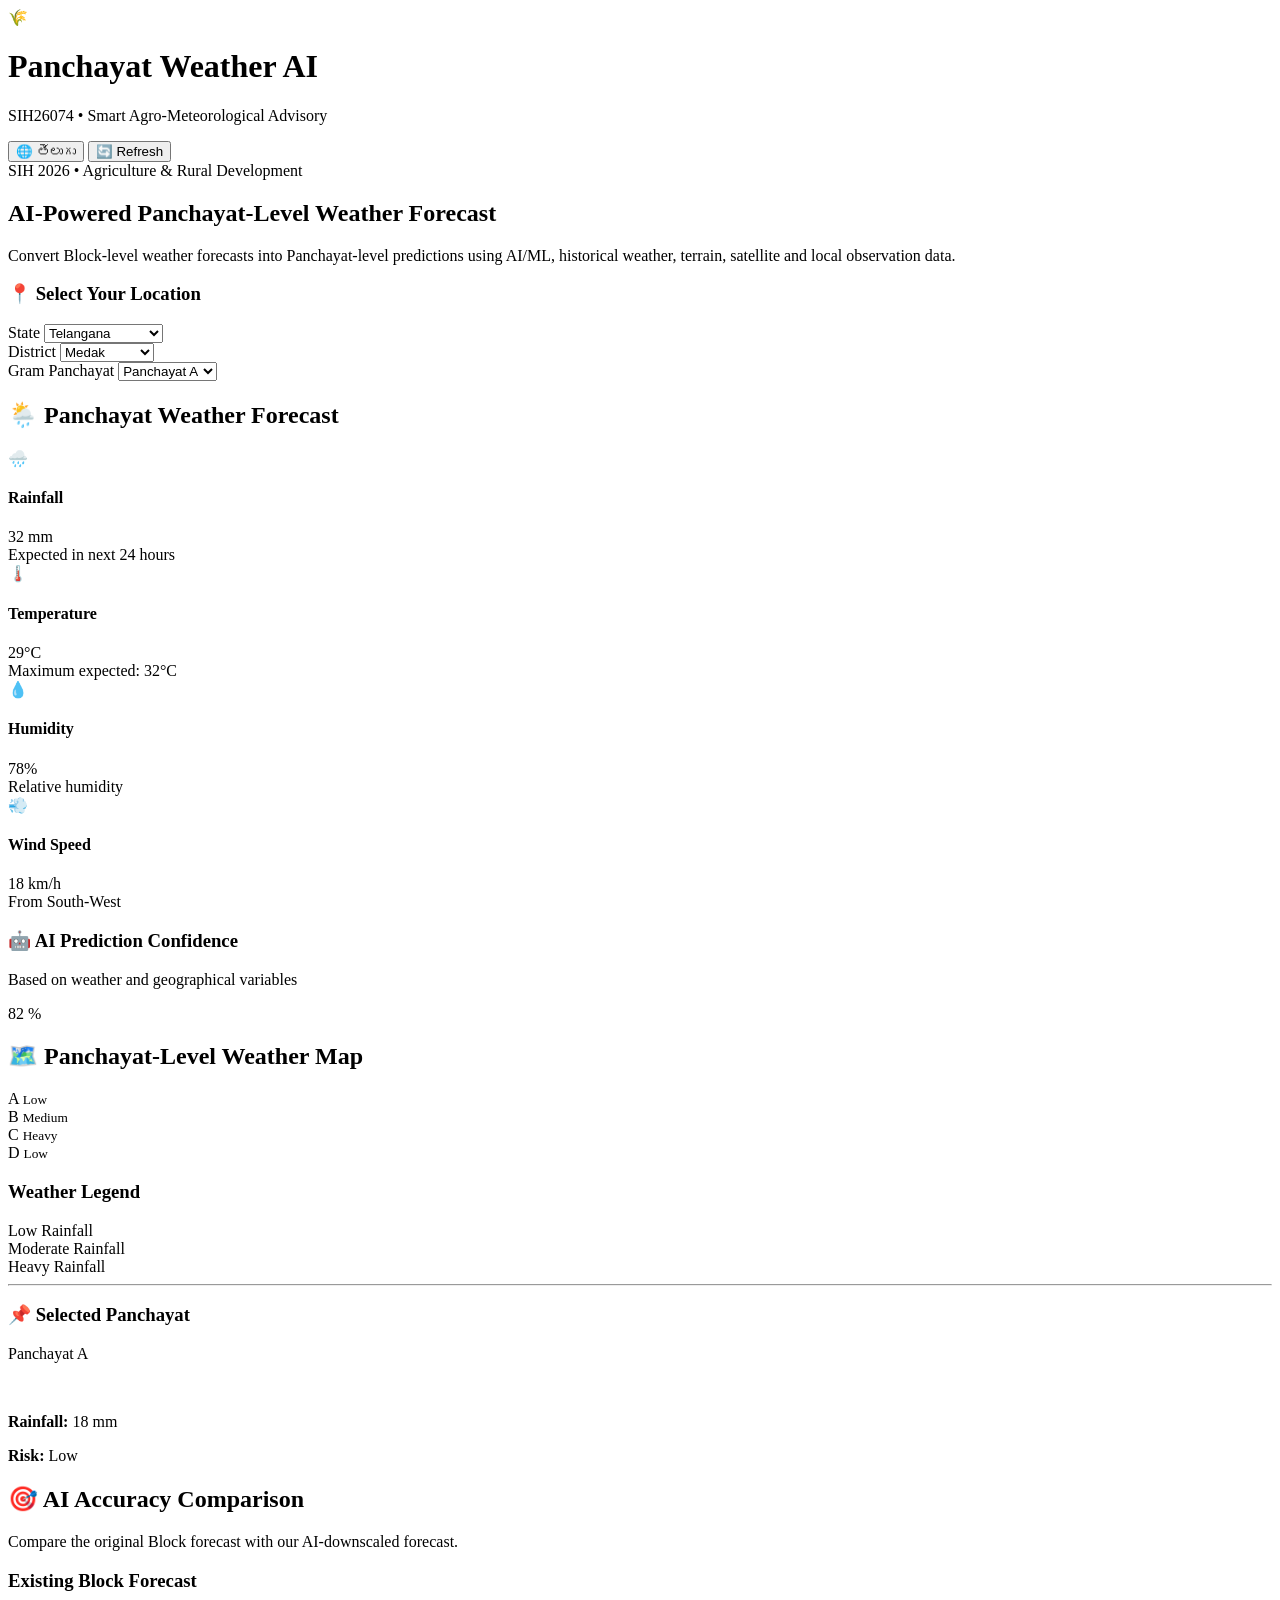
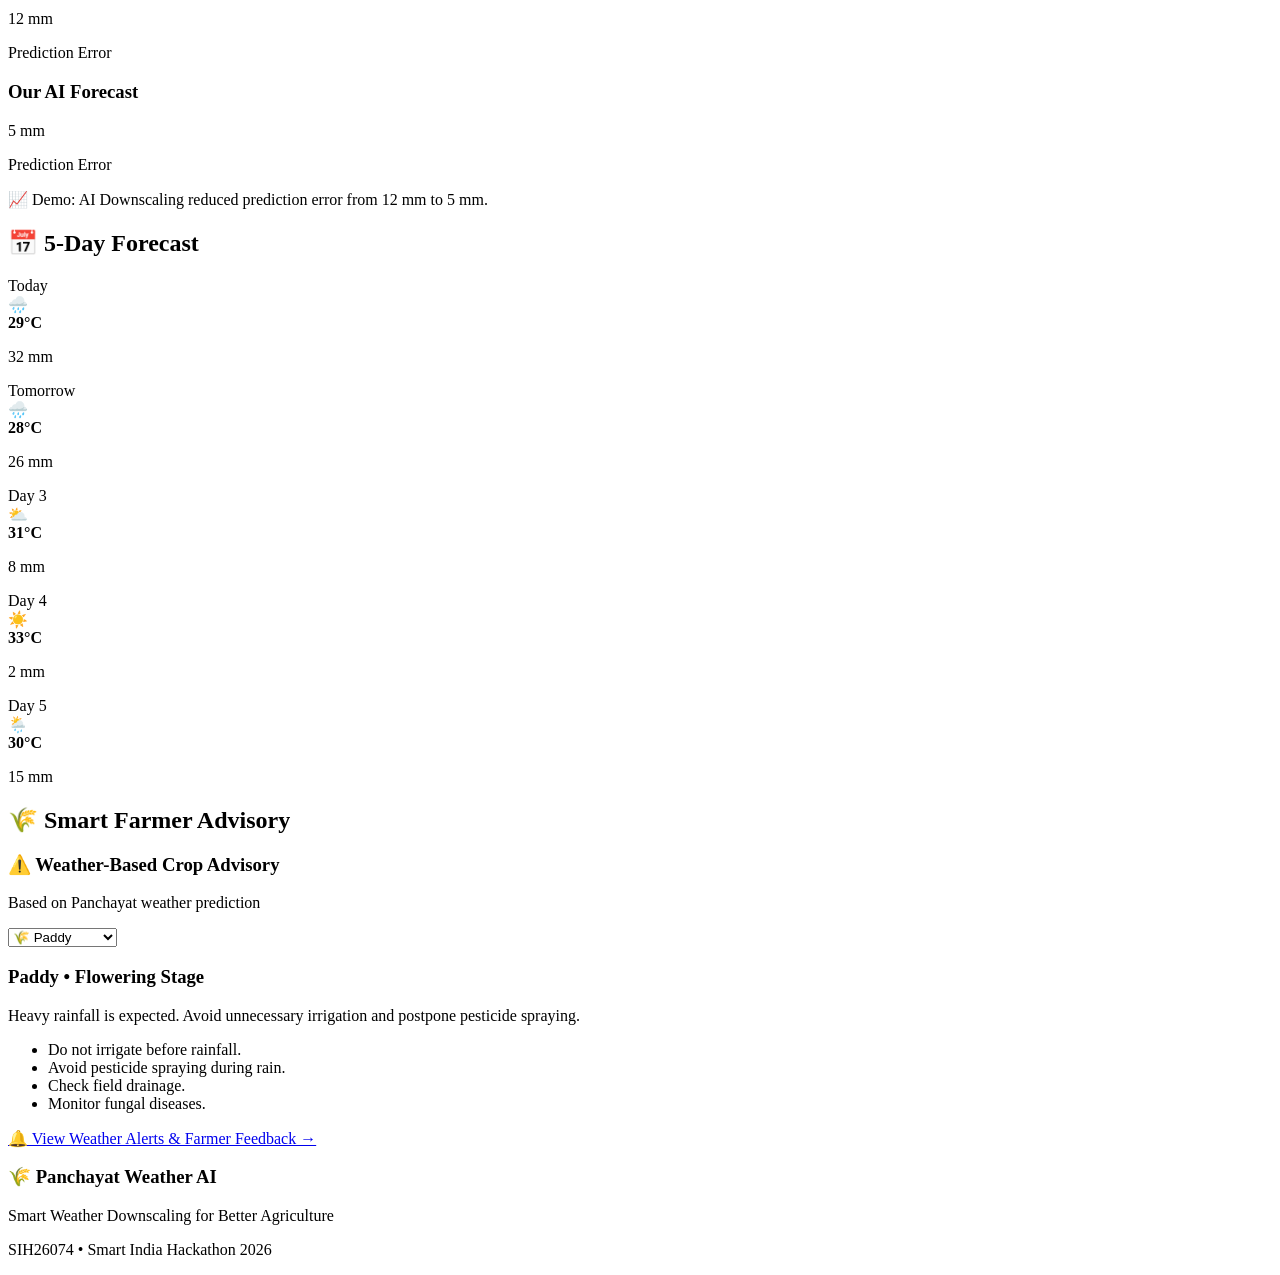
==== commit 5efd6138: "index.html" ====
--- a/index.html
+++ b/index.html
@@ -1,3970 +1,715 @@
 <!DOCTYPE html>
 <html lang="en">
+
 <head>
+
     <meta charset="UTF-8">
-    <meta name="viewport" content="width=device-width, initial-scale=1.0">
-    <title>Aura Parental Control with SafeTube</title>
-    <link rel="stylesheet" href="https://cdnjs.cloudflare.com/ajax/libs/font-awesome/6.4.0/css/all.min.css">
-    <link href="https://fonts.googleapis.com/css2?family=Poppins:wght@300;400;500;600;700&display=swap" rel="stylesheet">
-    <style>
-        :root {
-            --primary: #4f46e5;
-            --primary-light: #6366f1;
-            --primary-dark: #4338ca;
-            --secondary: #06b6d4;
-            --success: #10b981;
-            --warning: #f59e0b;
-            --danger: #ef4444;
-            --light: #f8fafc;
-            --dark: #0f172a;
-            --muted: #64748b;
-            --card-bg: #ffffff;
-            --bg: #f1f5f9;
-            --radius: 12px;
-            --shadow: 0 10px 25px -5px rgba(2,6,23,0.1), 0 8px 10px -6px rgba(2,6,23,0.05);
-            --transition: all 0.3s cubic-bezier(0.25, 0.46, 0.45, 0.94);
-            
-            /* SafeTube colors */
-            --safetube-primary: #ff0000;
-            --safetube-secondary: #282828;
-            --safetube-accent: #3ea6ff;
-            --safetube-safe: #4CAF50;
-            --safetube-warning: #FF9800;
-            --safetube-danger: #F44336;
-            --safetube-light: #f9f9f9;
-            --safetube-dark: #0f0f0f;
-            --safetube-text: #ffffff;
-            --safetube-text-secondary: #aaa;
-        }
-
-        * {
-            margin: 0;
-            padding: 0;
-            box-sizing: border-box;
-            font-family: 'Poppins', sans-serif;
-        }
-
-        body {
-            background: var(--bg);
-            color: var(--dark);
-            line-height: 1.6;
-            overflow-x: hidden;
-        }
-
-        /* Logo Page */
-        #logoPage {
-            position: fixed;
-            top: 0;
-            left: 0;
-            width: 100%;
-            height: 100%;
-            background: linear-gradient(135deg, #667eea 0%, #764ba2 100%);
-            display: flex;
-            flex-direction: column;
-            align-items: center;
-            justify-content: center;
-            z-index: 1000;
-            color: white;
-            text-align: center;
-            padding: 20px;
-            transition: opacity 0.5s ease, visibility 0.5s ease;
-        }
-
-        #logoPage.hidden {
-            opacity: 0;
-            visibility: hidden;
-        }
-
-        .logo-container {
-            display: flex;
-            flex-direction: column;
-            align-items: center;
-            gap: 24px;
-            max-width: 500px;
-            animation: float 3s ease-in-out infinite;
-        }
-
-        .logo-icon {
-            width: 120px;
-            height: 120px;
-            border-radius: 30px;
-            background: rgba(255, 255, 255, 0.2);
-            backdrop-filter: blur(10px);
-            display: flex;
-            align-items: center;
-            justify-content: center;
-            font-size: 50px;
-            box-shadow: 0 10px 30px rgba(0, 0, 0, 0.2);
-            border: 1px solid rgba(255, 255, 255, 0.3);
-        }
-
-        .logo-text {
-            font-size: 48px;
-            font-weight: 700;
-            margin-bottom: 8px;
-            text-shadow: 0 4px 10px rgba(0, 0, 0, 0.2);
-        }
-
-        .logo-tagline {
-            font-size: 18px;
-            font-weight: 400;
-            opacity: 0.9;
-            max-width: 400px;
-            margin-bottom: 40px;
-        }
-
-        .logo-features {
-            display: flex;
-            gap: 30px;
-            margin-bottom: 40px;
-            flex-wrap: wrap;
-            justify-content: center;
-        }
-
-        .feature-item {
-            display: flex;
-            flex-direction: column;
-            align-items: center;
-            gap: 8px;
-            width: 120px;
-        }
-
-        .feature-icon {
-            width: 60px;
-            height: 60px;
-            border-radius: 50%;
-            background: rgba(255, 255, 255, 0.2);
-            display: flex;
-            align-items: center;
-            justify-content: center;
-            font-size: 24px;
-            box-shadow: 0 5px 15px rgba(0, 0, 0, 0.1);
-        }
-
-        .feature-text {
-            font-size: 14px;
-            font-weight: 500;
-        }
-
-        .get-started-btn {
-            padding: 16px 40px;
-            border-radius: 50px;
-            border: none;
-            background: white;
-            color: var(--primary);
-            font-weight: 600;
-            font-size: 18px;
-            cursor: pointer;
-            transition: var(--transition);
-            box-shadow: 0 10px 30px rgba(0, 0, 0, 0.2);
-            display: flex;
-            align-items: center;
-            gap: 10px;
-        }
-
-        .get-started-btn:hover {
-            transform: translateY(-5px);
-            box-shadow: 0 15px 40px rgba(0, 0, 0, 0.3);
-        }
-
-        @keyframes float {
-            0% { transform: translateY(0px); }
-            50% { transform: translateY(-10px); }
-            100% { transform: translateY(0px); }
-        }
-
-        /* Role Selection */
-        #roleWrap {
-            position: fixed;
-            top: 0;
-            left: 0;
-            width: 100%;
-            height: 100%;
-            background: linear-gradient(135deg, #667eea 0%, #764ba2 100%);
-            display: flex;
-            align-items: center;
-            justify-content: center;
-            z-index: 900;
-            padding: 20px;
-            opacity: 0;
-            visibility: hidden;
-            transition: opacity 0.5s ease, visibility 0.5s ease;
-        }
-
-        #roleWrap.active {
-            opacity: 1;
-            visibility: visible;
-        }
-
-        .roleCard {
-            width: 1000px;
-            max-width: 96%;
-            display: flex;
-            gap: 40px;
-            background: rgba(255, 255, 255, 0.95);
-            backdrop-filter: blur(10px);
-            padding: 40px;
-            border-radius: var(--radius);
-            box-shadow: var(--shadow);
-            align-items: center;
-            transform: translateY(20px);
-            transition: transform 0.5s ease;
-        }
-
-        #roleWrap.active .roleCard {
-            transform: translateY(0);
-        }
-
-        .roleLeft {
-            flex: 1;
-        }
-
-        .roleRight {
-            width: 320px;
-            display: flex;
-            flex-direction: column;
-            gap: 16px;
-            align-items: center;
-        }
-
-        .roleBtn {
-            width: 100%;
-            padding: 16px 20px;
-            border-radius: 10px;
-            border: none;
-            background: var(--primary);
-            color: #fff;
-            font-weight: 600;
-            cursor: pointer;
-            transition: var(--transition);
-            display: flex;
-            align-items: center;
-            justify-content: center;
-            gap: 10px;
-            font-size: 16px;
-            box-shadow: 0 4px 12px rgba(79, 70, 229, 0.3);
-            position: relative;
-            overflow: hidden;
-        }
-
-        .roleBtn::after {
-            content: '';
-            position: absolute;
-            top: 50%;
-            left: 50%;
-            width: 5px;
-            height: 5px;
-            background: rgba(255, 255, 255, 0.5);
-            opacity: 0;
-            border-radius: 100%;
-            transform: scale(1, 1) translate(-50%);
-            transform-origin: 50% 50%;
-        }
-
-        .roleBtn:focus:not(:active)::after {
-            animation: ripple 1s ease-out;
-        }
-
-        .roleBtn:hover {
-            background: var(--primary-dark);
-            transform: translateY(-2px);
-            box-shadow: 0 6px 16px rgba(79, 70, 229, 0.4);
-        }
-
-        .roleBtn.secondary {
-            background: #f1f5f9;
-            color: var(--primary);
-            border: 1px solid #e2e8f0;
-            box-shadow: none;
-        }
-
-        .roleBtn.secondary:hover {
-            background: #e2e8f0;
-            transform: translateY(-2px);
-        }
-
-        @keyframes ripple {
-            0% {
-                transform: scale(0, 0);
-                opacity: 0.5;
-            }
-            20% {
-                transform: scale(25, 25);
-                opacity: 0.3;
-            }
-            100% {
-                opacity: 0;
-                transform: scale(40, 40);
-            }
-        }
-
-        /* App Layout */
-        #app {
-            display: none;
-            max-width: 1400px;
-            margin: 0 auto;
-            min-height: 100vh;
-        }
-
-        .topbar {
-            display: flex;
-            align-items: center;
-            gap: 20px;
-            padding: 16px 24px;
-            background: var(--card-bg);
-            box-shadow: 0 4px 12px rgba(2,6,23,0.05);
-            position: sticky;
-            top: 0;
-            z-index: 100;
-            backdrop-filter: blur(10px);
-        }
-
-        .brand {
-            display: flex;
-            gap: 12px;
-            align-items: center;
-        }
-
-        .brand h1 {
-            font-size: 24px;
-            margin: 0;
-            color: var(--primary);
-            font-weight: 700;
-        }
-
-        .roleBadge {
-            padding: 8px 16px;
-            border-radius: 999px;
-            background: var(--primary);
-            color: #fff;
-            font-weight: 600;
-            font-size: 14px;
-            display: flex;
-            align-items: center;
-            gap: 6px;
-        }
-
-        .rightTop {
-            margin-left: auto;
-            display: flex;
-            gap: 16px;
-            align-items: center;
-        }
-
-        .container {
-            display: flex;
-            gap: 0;
-            min-height: calc(100vh - 70px);
-        }
-
-        .sidebar {
-            width: 280px;
-            background: var(--card-bg);
-            padding: 24px 0;
-            box-shadow: 0 4px 12px rgba(2,6,23,0.05);
-            height: calc(100vh - 70px);
-            position: sticky;
-            top: 70px;
-            overflow-y: auto;
-        }
-
-        .sidebar .logo {
-            font-weight: 700;
-            color: var(--primary);
-            margin-bottom: 24px;
-            padding: 0 24px;
-            font-size: 20px;
-            display: flex;
-            align-items: center;
-            gap: 10px;
-        }
-
-        .nav {
-            display: flex;
-            flex-direction: column;
-            gap: 8px;
-            padding: 0 16px;
-        }
-
-        .nav button {
-            background: transparent;
-            border: none;
-            text-align: left;
-            padding: 14px 16px;
-            border-radius: 10px;
-            cursor: pointer;
-            font-weight: 500;
-            color: #334155;
-            transition: var(--transition);
-            display: flex;
-            align-items: center;
-            gap: 12px;
-            font-size: 15px;
-            position: relative;
-            overflow: hidden;
-        }
-
-        .nav button::before {
-            content: '';
-            position: absolute;
-            top: 0;
-            left: -100%;
-            width: 100%;
-            height: 100%;
-            background: linear-gradient(90deg, transparent, rgba(79, 70, 229, 0.1), transparent);
-            transition: left 0.7s;
-        }
-
-        .nav button:hover::before {
-            left: 100%;
-        }
-
-        .nav button:hover {
-            background: #f1f5f9;
-            color: var(--primary);
-        }
-
-        .nav button.active {
-            background: linear-gradient(90deg, var(--primary), var(--primary-light));
-            color: #fff;
-            box-shadow: 0 6px 18px rgba(79, 70, 229, 0.2);
-        }
-
-        .nav button i {
-            width: 20px;
-            text-align: center;
-        }
-
-        .content {
-            flex: 1;
-            background: var(--bg);
-            padding: 24px;
-            overflow: auto;
-            min-height: calc(100vh - 70px);
-        }
-
-        /* Page Animations */
-        .page {
-            display: none;
-            animation-duration: 0.6s;
-            animation-fill-mode: both;
-        }
-
-        .page.active {
-            display: block;
-            animation-name: jitterIn;
-        }
-
-        .page.leaving {
-            animation-name: jitterOut;
-        }
-
-        @keyframes jitterIn {
-            0% {
-                opacity: 0;
-                transform: translateX(30px) scale(0.95);
-            }
-            50% {
-                transform: translateX(-5px) scale(1.01);
-            }
-            100% {
-                opacity: 1;
-                transform: translateX(0) scale(1);
-            }
-        }
-
-        @keyframes jitterOut {
-            0% {
-                opacity: 1;
-                transform: translateX(0) scale(1);
-            }
-            50% {
-                transform: translateX(5px) scale(0.99);
-            }
-            100% {
-                opacity: 0;
-                transform: translateX(-30px) scale(0.95);
-            }
-        }
-
-        /* Page Styling */
-        .page h2 {
-            margin: 0 0 20px 0;
-            color: var(--primary);
-            font-size: 28px;
-            font-weight: 700;
-        }
-
-        .card {
-            background: var(--card-bg);
-            padding: 24px;
-            border-radius: var(--radius);
-            box-shadow: 0 4px 12px rgba(2,6,23,0.05);
-            margin-bottom: 20px;
-            transition: var(--transition);
-            position: relative;
-            overflow: hidden;
-        }
-
-        .card::before {
-            content: '';
-            position: absolute;
-            top: 0;
-            left: 0;
-            width: 100%;
-            height: 4px;
-            background: linear-gradient(90deg, var(--primary), var(--secondary));
-            transform: scaleX(0);
-            transform-origin: left;
-            transition: transform 0.5s ease;
-        }
-
-        .card:hover::before {
-            transform: scaleX(1);
-        }
-
-        .card:hover {
-            box-shadow: var(--shadow);
-            transform: translateY(-5px);
-        }
-
-        .field {
-            display: flex;
-            gap: 12px;
-            align-items: center;
-            margin: 16px 0;
-        }
-
-        input[type=text], input[type=password], input[type=number], input[type=time], select {
-            padding: 12px 16px;
-            border-radius: 10px;
-            border: 1px solid #e2e8f0;
-            flex: 1;
-            font-size: 15px;
-            transition: var(--transition);
-            background: #f8fafc;
-        }
-
-        input:focus, select:focus {
-            outline: none;
-            border-color: var(--primary);
-            box-shadow: 0 0 0 3px rgba(79, 70, 229, 0.1);
-            background: white;
-            transform: scale(1.02);
-        }
-
-        .btn {
-            padding: 12px 20px;
-            border-radius: 10px;
-            border: none;
-            background: var(--primary);
-            color: #fff;
-            cursor: pointer;
-            font-weight: 600;
-            transition: var(--transition);
-            display: inline-flex;
-            align-items: center;
-            gap: 8px;
-            font-size: 15px;
-            position: relative;
-            overflow: hidden;
-        }
-
-        .btn::after {
-            content: '';
-            position: absolute;
-            top: 50%;
-            left: 50%;
-            width: 5px;
-            height: 5px;
-            background: rgba(255, 255, 255, 0.5);
-            opacity: 0;
-            border-radius: 100%;
-            transform: scale(1, 1) translate(-50%);
-            transform-origin: 50% 50%;
-        }
-
-        .btn:focus:not(:active)::after {
-            animation: ripple 1s ease-out;
-        }
-
-        .btn:hover {
-            background: var(--primary-dark);
-            transform: translateY(-2px);
-            box-shadow: 0 6px 16px rgba(79, 70, 229, 0.3);
-        }
-
-        .btn.ghost {
-            background: transparent;
-            border: 1px solid #e2e8f0;
-            color: var(--primary);
-        }
-
-        .btn.ghost:hover {
-            background: #f8fafc;
-            transform: translateY(-2px);
-        }
-
-        .btn.success {
-            background: var(--success);
-        }
-
-        .btn.success:hover {
-            background: #0da271;
-        }
-
-        .btn.warning {
-            background: var(--warning);
-        }
-
-        .btn.warning:hover {
-            background: #e59409;
-        }
-
-        .btn.danger {
-            background: var(--danger);
-        }
-
-        .btn.danger:hover {
-            background: #dc2626;
-        }
-
-        .list {
-            display: flex;
-            flex-wrap: wrap;
-            gap: 12px;
-            margin: 16px 0;
-        }
-
-        .chip {
-            background: #f1f5f9;
-            padding: 10px 16px;
-            border-radius: 20px;
-            display: flex;
-            gap: 10px;
-            align-items: center;
-            font-size: 14px;
-            transition: var(--transition);
-            animation: chipIn 0.4s ease-out;
-        }
-
-        @keyframes chipIn {
-            0% {
-                opacity: 0;
-                transform: scale(0.8) translateY(10px);
-            }
-            100% {
-                opacity: 1;
-                transform: scale(1) translateY(0);
-            }
-        }
-
-        .chip:hover {
-            background: #e2e8f0;
-            transform: translateY(-2px);
-        }
-
-        .chip button {
-            border: none;
-            background: transparent;
-            color: var(--muted);
-            cursor: pointer;
-            display: flex;
-            align-items: center;
-            justify-content: center;
-            width: 20px;
-            height: 20px;
-            border-radius: 50%;
-            transition: var(--transition);
-        }
-
-        .chip button:hover {
-            background: var(--danger);
-            color: white;
-            transform: rotate(90deg);
-        }
-
-        /* Dashboard Styles */
-        .stats-grid {
-            display: grid;
-            grid-template-columns: repeat(auto-fill, minmax(240px, 1fr));
-            gap: 20px;
-            margin-bottom: 24px;
-        }
-
-        .stat-card {
-            background: var(--card-bg);
-            padding: 20px;
-            border-radius: var(--radius);
-            box-shadow: 0 4px 12px rgba(2,6,23,0.05);
-            display: flex;
-            flex-direction: column;
-            gap: 12px;
-            transition: var(--transition);
-            position: relative;
-            overflow: hidden;
-        }
-
-        .stat-card::before {
-            content: '';
-            position: absolute;
-            top: 0;
-            left: 0;
-            width: 100%;
-            height: 100%;
-            background: linear-gradient(135deg, rgba(79, 70, 229, 0.03), rgba(6, 182, 212, 0.03));
-            opacity: 0;
-            transition: opacity 0.3s ease;
-        }
-
-        .stat-card:hover::before {
-            opacity: 1;
-        }
-
-        .stat-card:hover {
-            transform: translateY(-5px);
-            box-shadow: var(--shadow);
-        }
-
-        .stat-icon {
-            width: 48px;
-            height: 48px;
-            border-radius: 12px;
-            display: flex;
-            align-items: center;
-            justify-content: center;
-            font-size: 20px;
-            color: white;
-            position: relative;
-            z-index: 1;
-        }
-
-        .stat-value {
-            font-size: 28px;
-            font-weight: 700;
-            color: var(--dark);
-            position: relative;
-            z-index: 1;
-        }
-
-        .stat-label {
-            font-size: 14px;
-            color: var(--muted);
-            font-weight: 500;
-            position: relative;
-            z-index: 1;
-        }
-
-        .quick-actions {
-            display: grid;
-            grid-template-columns: repeat(auto-fill, minmax(200px, 1fr));
-            gap: 16px;
-            margin-top: 24px;
-        }
-
-        .action-card {
-            background: var(--card-bg);
-            padding: 20px;
-            border-radius: var(--radius);
-            box-shadow: 0 4px 12px rgba(2,6,23,0.05);
-            display: flex;
-            flex-direction: column;
-            align-items: center;
-            gap: 12px;
-            text-align: center;
-            transition: var(--transition);
-            cursor: pointer;
-            position: relative;
-            overflow: hidden;
-            }
-
-        .action-card::before {
-            content: '';
-            position: absolute;
-            top: 0;
-            left: 0;
-            width: 100%;
-            height: 100%;
-            background: linear-gradient(135deg, rgba(79, 70, 229, 0.05), rgba(6, 182, 212, 0.05));
-            opacity: 0;
-            transition: opacity 0.3s ease;
-        }
-
-        .action-card:hover::before {
-            opacity: 1;
-        }
-
-        .action-card:hover {
-            transform: translateY(-5px);
-            box-shadow: var(--shadow);
-        }
-
-        .action-icon {
-            width: 56px;
-            height: 56px;
-            border-radius: 16px;
-            display: flex;
-            align-items: center;
-            justify-content: center;
-            font-size: 24px;
-            color: white;
-            background: var(--primary);
-            position: relative;
-            z-index: 1;
-        }
-
-        .action-title {
-            font-weight: 600;
-            color: var(--dark);
-            position: relative;
-            z-index: 1;
-        }
-
-        .action-desc {
-            font-size: 13px;
-            color: var(--muted);
-            position: relative;
-            z-index: 1;
-        }
-
-        /* iOS Toggle */
-        .ios-toggle {
-            position: relative;
-            display: inline-block;
-            width: 51px;
-            height: 31px;
-        }
-
-        .ios-toggle input {
-            opacity: 0;
-            width: 0;
-            height: 0;
-        }
-
-        .ios-slider {
-            position: absolute;
-            cursor: pointer;
-            top: 0;
-            left: 0;
-            right: 0;
-            bottom: 0;
-            background-color: #e2e8f0;
-            transition: var(--transition);
-            border-radius: 34px;
-        }
-
-        .ios-slider:before {
-            position: absolute;
-            content: "";
-            height: 27px;
-            width: 27px;
-            left: 2px;
-            bottom: 2px;
-            background-color: white;
-            transition: var(--transition);
-            border-radius: 50%;
-            box-shadow: 0 2px 4px rgba(0, 0, 0, 0.2);
-        }
-
-        input:checked + .ios-slider {
-            background-color: var(--primary);
-        }
-
-        input:checked + .ios-slider:before {
-            transform: translateX(20px);
-        }
-
-        /* Toast Notifications */
-        .toast {
-            position: fixed;
-            bottom: 24px;
-            right: 24px;
-            padding: 16px 20px;
-            background: var(--card-bg);
-            border-radius: 10px;
-            box-shadow: var(--shadow);
-            display: flex;
-            align-items: center;
-            gap: 12px;
-            z-index: 1000;
-            transform: translateY(100px);
-            opacity: 0;
-            transition: all 0.3s ease;
-            animation: toastIn 0.5s ease-out forwards;
-        }
-
-        @keyframes toastIn {
-            0% {
-                transform: translateY(100px);
-                opacity: 0;
-            }
-            70% {
-                transform: translateY(-10px);
-                opacity: 1;
-            }
-            100% {
-                transform: translateY(0);
-                opacity: 1;
-            }
-        }
-
-        .toast.success {
-            border-left: 4px solid var(--success);
-        }
-
-        .toast.warning {
-            border-left: 4px solid var(--warning);
-        }
-
-        .toast.danger {
-            border-left: 4px solid var(--danger);
-        }
-
-        .toast-icon {
-            font-size: 20px;
-        }
-
-        .toast.success .toast-icon {
-            color: var(--success);
-        }
-
-        .toast.warning .toast-icon {
-            color: var(--warning);
-        }
-
-        .toast.danger .toast-icon {
-            color: var(--danger);
-        }
-
-        /* SafeTube Styles */
-        .safetube-container {
-            background-color: var(--safetube-dark);
-            color: var(--safetube-text);
-            min-height: 100vh;
-            padding: 0;
-            margin: 0;
-        }
-
-        .safetube-header {
-            background-color: var(--safetube-dark);
-            padding: 0.8rem 1.5rem;
-            position: fixed;
-            width: 100%;
-            z-index: 1000;
-            border-bottom: 1px solid rgba(255, 255, 255, 0.1);
-            display: flex;
-            justify-content: space-between;
-            align-items: center;
-        }
-
-        .safetube-logo-container {
-            display: flex;
-            align-items: center;
-            gap: 10px;
-        }
-
-        .safetube-logo {
-            color: var(--safetube-primary);
-            font-size: 1.8rem;
-        }
-
-        .safetube-logo-text {
-            font-size: 1.5rem;
-            font-weight: 700;
-            letter-spacing: -1px;
-        }
-
-        .safetube-search-container {
-            display: flex;
-            align-items: center;
-            flex: 0 1 728px;
-            margin: 0 2rem;
-        }
-
-        .safetube-search-input {
-            width: 100%;
-            padding: 0.6rem 1rem;
-            background-color: #121212;
-            border: 1px solid #303030;
-            border-radius: 2px 0 0 2px;
-            color: var(--safetube-text);
-            font-size: 1rem;
-        }
-
-        .safetube-search-button {
-            background-color: #303030;
-            border: 1px solid #303030;
-            border-left: none;
-            padding: 0.5rem 1.5rem;
-            border-radius: 0 2px 2px 0;
-            cursor: pointer;
-            color: var(--safetube-text);
-        }
-
-        .safetube-user-actions {
-            display: flex;
-            align-items: center;
-            gap: 1.5rem;
-        }
-
-        .safetube-user-icon {
-            width: 32px;
-            height: 32px;
-            border-radius: 50%;
-            background-color: var(--safetube-accent);
-            display: flex;
-            align-items: center;
-            justify-content: center;
-            font-weight: bold;
-            cursor: pointer;
-        }
-
-        .safetube-main-container {
-            display: flex;
-            padding-top: 56px;
-        }
-
-        .safetube-sidebar {
-            width: 240px;
-            background-color: var(--safetube-dark);
-            height: calc(100vh - 56px);
-            position: fixed;
-            overflow-y: auto;
-            padding: 1rem 0;
-        }
-
-        .safetube-sidebar-item {
-            display: flex;
-            align-items: center;
-            gap: 1.5rem;
-            padding: 0.8rem 1.5rem;
-            cursor: pointer;
-            transition: background-color 0.2s;
-        }
-
-        .safetube-sidebar-item:hover {
-            background-color: #303030;
-        }
-
-        .safetube-sidebar-item.active {
-            background-color: #303030;
-        }
-
-        .safetube-sidebar-item i {
-            font-size: 1.2rem;
-            width: 24px;
-            text-align: center;
-        }
-
-        .safetube-sidebar-divider {
-            height: 1px;
-            background-color: #303030;
-            margin: 0.8rem 0;
-        }
-
-        .safetube-content {
-            margin-left: 240px;
-            padding: 1.5rem;
-            width: calc(100% - 240px);
-        }
-
-        .safetube-video-container {
-            display: grid;
-            grid-template-columns: repeat(auto-fill, minmax(300px, 1fr));
-            gap: 1rem;
-        }
-
-        .safetube-video-card {
-            cursor: pointer;
-            transition: transform 0.3s ease;
-        }
-
-        .safetube-video-card:hover {
-            transform: scale(1.03);
-        }
-
-        .safetube-video-card.playing {
-            border: 2px solid var(--safetube-primary);
-            border-radius: 12px;
-            padding: 4px;
-        }
-
-        .safetube-thumbnail {
-            position: relative;
-            width: 100%;
-            height: 0;
-            padding-bottom: 56.25%; /* 16:9 aspect ratio */
-            background-color: #303030;
-            border-radius: 10px;
-            overflow: hidden;
-        }
-
-        .safetube-thumbnail img {
-            position: absolute;
-            width: 100%;
-            height: 100%;
-            object-fit: cover;
-        }
-
-        .safetube-video-duration {
-            position: absolute;
-            bottom: 8px;
-            right: 8px;
-            background-color: rgba(0, 0, 0, 0.8);
-            padding: 0.2rem 0.4rem;
-            border-radius: 4px;
-            font-size: 0.8rem;
-        }
-
-        .safetube-safety-badge {
-            position: absolute;
-            top: 8px;
-            left: 8px;
-            padding: 0.2rem 0.4rem;
-            border-radius: 4px;
-            font-size: 0.7rem;
-            font-weight: bold;
-        }
-
-        .safetube-safety-safe {
-            background-color: var(--safetube-safe);
-            color: white;
-        }
-
-        .safetube-safety-warning {
-            background-color: var(--safetube-warning);
-            color: black;
-        }
-
-        .safetube-safety-danger {
-            background-color: var(--safetube-danger);
-            color: white;
-        }
-
-        .safetube-video-info {
-            display: flex;
-            gap: 0.8rem;
-            padding: 0.8rem 0;
-        }
-
-        .safetube-channel-avatar {
-            width: 36px;
-            height: 36px;
-            border-radius: 50%;
-            background-color: #606060;
-            flex-shrink: 0;
-        }
-
-        .safetube-video-title {
-            font-weight: 500;
-            margin-bottom: 0.3rem;
-            display: -webkit-box;
-            -webkit-line-clamp: 2;
-            -webkit-box-orient: vertical;
-            overflow: hidden;
-        }
-
-        .safetube-video-meta {
-            color: var(--safetube-text-secondary);
-            font-size: 0.9rem;
-        }
-
-        .safetube-video-player-container {
-            margin-bottom: 2rem;
-        }
-
-        .safetube-video-player-wrapper {
-            position: relative;
-            width: 100%;
-            height: 0;
-            padding-bottom: 56.25%; /* 16:9 aspect ratio */
-            background-color: #000;
-            border-radius: 12px;
-            overflow: hidden;
-        }
-
-        .safetube-video-element {
-            position: absolute;
-            width: 100%;
-            height: 100%;
-            object-fit: cover;
-        }
-
-        .safetube-video-info-large {
-            margin-top: 1rem;
-        }
-
-        .safetube-video-title-large {
-            font-size: 1.4rem;
-            margin-bottom: 1rem;
-        }
-
-        .safetube-video-stats {
-            display: flex;
-            gap: 1rem;
-            color: var(--safetube-text-secondary);
-            margin-bottom: 1rem;
-        }
-
-        .safetube-video-actions {
-            display: flex;
-            gap: 1rem;
-            margin-bottom: 1.5rem;
-        }
-
-        .safetube-action-button {
-            display: flex;
-            align-items: center;
-            gap: 0.5rem;
-            background: none;
-            border: none;
-            color: var(--safetube-text);
-            cursor: pointer;
-            font-size: 0.9rem;
-            padding: 0.5rem 0;
-        }
-
-        .safetube-action-button i {
-            font-size: 1.2rem;
-        }
-
-        .safetube-ai-analysis {
-            background-color: rgba(30, 30, 30, 0.8);
-            border-radius: 10px;
-            padding: 1.5rem;
-            margin: 1.5rem 0;
-            border-left: 4px solid var(--safetube-accent);
-        }
-
-        .safetube-analysis-header {
-            display: flex;
-            align-items: center;
-            gap: 0.8rem;
-            margin-bottom: 1.2rem;
-        }
-
-        .safetube-analysis-header i {
-            font-size: 1.5rem;
-            color: var(--safetube-accent);
-        }
-
-        .safetube-analysis-title {
-            font-size: 1.2rem;
-            font-weight: 600;
-        }
-
-        .safetube-safety-score {
-            display: flex;
-            align-items: center;
-            gap: 1rem;
-            margin-bottom: 1.5rem;
-        }
-
-        .safetube-score-circle {
-            width: 80px;
-            height: 80px;
-            border-radius: 50%;
-            display: flex;
-            align-items: center;
-            justify-content: center;
-            font-weight: bold;
-            font-size: 1.2rem;
-            flex-shrink: 0;
-        }
-
-        .safetube-score-safe {
-            background-color: var(--safetube-safe);
-            color: white;
-        }
-
-        .safetube-score-warning {
-            background-color: var(--safetube-warning);
-            color: black;
-        }
-
-        .safetube-score-danger {
-            background-color: var(--safetube-danger);
-            color: white;
-        }
-
-        .safetube-score-text {
-            flex: 1;
-        }
-
-        .safetube-score-text h3 {
-            margin-bottom: 0.5rem;
-        }
-
-        .safetube-score-text p {
-            color: var(--safetube-text-secondary);
-            line-height: 1.5;
-        }
-
-        .safetube-content-breakdown {
-            margin-top: 1.5rem;
-        }
-
-        .safetube-breakdown-title {
-            font-size: 1.1rem;
-            margin-bottom: 1rem;
-            font-weight: 600;
-        }
-
-        .safetube-breakdown-item {
-            display: flex;
-            justify-content: space-between;
-            align-items: center;
-            padding: 0.8rem 0;
-            border-bottom: 1px solid rgba(255, 255, 255, 0.1);
-        }
-
-        .safetube-breakdown-item:last-child {
-            border-bottom: none;
-        }
-
-        .safetube-breakdown-category {
-            display: flex;
-            align-items: center;
-            gap: 0.8rem;
-        }
-
-        .safetube-breakdown-icon {
-            width: 24px;
-            text-align: center;
-        }
-
-        .safetube-breakdown-bar {
-            flex-grow: 1;
-            height: 6px;
-            background-color: rgba(255, 255, 255, 0.1);
-            border-radius: 3px;
-            margin: 0 1rem;
-            overflow: hidden;
-        }
-
-        .safetube-breakdown-fill {
-            height: 100%;
-            border-radius: 3px;
-        }
-
-        .safetube-breakdown-percentage {
-            font-weight: 600;
-            width: 50px;
-            text-align: right;
-        }
-
-        .safetube-channel-info {
-            display: flex;
-            align-items: center;
-            gap: 1rem;
-            padding: 1rem 0;
-            border-top: 1px solid #303030;
-            border-bottom: 1px solid #303030;
-        }
-
-        .safetube-channel-avatar-large {
-            width: 50px;
-            height: 50px;
-            border-radius: 50%;
-            background-color: #606060;
-        }
-
-        .safetube-channel-details h3 {
-            margin-bottom: 0.3rem;
-        }
-
-        .safetube-channel-details p {
-            color: var(--safetube-text-secondary);
-            font-size: 0.9rem;
-        }
-
-        .safetube-subscribe-button {
-            background-color: var(--safetube-primary);
-            color: white;
-            border: none;
-            padding: 0.5rem 1rem;
-            border-radius: 20px;
-            font-weight: 500;
-            cursor: pointer;
-            margin-left: auto;
-        }
-
-        .safetube-content-warning {
-            background-color: rgba(255, 0, 0, 0.1);
-            border: 1px solid rgba(255, 0, 0, 0.3);
-            border-radius: 8px;
-            padding: 1rem;
-            margin: 1rem 0;
-            display: flex;
-            align-items: center;
-            gap: 1rem;
-        }
-
-        .safetube-warning-icon-small {
-            color: var(--safetube-primary);
-            font-size: 1.5rem;
-        }
-
-        .safetube-warning-text {
-            flex: 1;
-        }
-
-        .safetube-warning-title {
-            font-weight: 500;
-            margin-bottom: 0.3rem;
-        }
-
-        .safetube-warning-description {
-            color: var(--safetube-text-secondary);
-            font-size: 0.9rem;
-        }
-
-        .safetube-modal-overlay {
-            position: fixed;
-            top: 0;
-            left: 0;
-            right: 0;
-            bottom: 0;
-            background-color: rgba(0, 0, 0, 0.9);
-            display: flex;
-            align-items: center;
-            justify-content: center;
-            z-index: 2000;
-            opacity: 0;
-            visibility: hidden;
-            transition: all 0.3s ease;
-        }
-
-        .safetube-modal-overlay.active {
-            opacity: 1;
-            visibility: visible;
-        }
-
-        .safetube-age-modal {
-            background-color: var(--safetube-dark);
-            border-radius: 12px;
-            width: 90%;
-            max-width: 500px;
-            padding: 2rem;
-            text-align: center;
-            box-shadow: 0 10px 30px rgba(0, 0, 0, 0.5);
-            transform: scale(0.9);
-            transition: transform 0.3s ease;
-        }
-
-        .safetube-modal-overlay.active .safetube-age-modal {
-            transform: scale(1);
-        }
-
-        .safetube-warning-icon {
-            font-size: 4rem;
-            color: var(--safetube-primary);
-            margin-bottom: 1.5rem;
-            animation: pulse 2s infinite;
-        }
-
-        @keyframes pulse {
-            0% { transform: scale(1); }
-            50% { transform: scale(1.1); }
-            100% { transform: scale(1); }
-        }
-
-        .safetube-modal-title {
-            font-size: 1.8rem;
-            margin-bottom: 1rem;
-        }
-
-        .safetube-modal-description {
-            color: var(--safetube-text-secondary);
-            margin-bottom: 2rem;
-            line-height: 1.5;
-        }
-
-        .safetube-age-input {
-            width: 100%;
-            padding: 0.8rem;
-            background-color: #303030;
-            border: 1px solid #606060;
-            border-radius: 4px;
-            color: var(--safetube-text);
-            font-size: 1rem;
-            margin-bottom: 1.5rem;
-            text-align: center;
-        }
-
-        .safetube-modal-buttons {
-            display: flex;
-            gap: 1rem;
-        }
-
-        .safetube-modal-button {
-            flex: 1;
-            padding: 0.8rem;
-            border: none;
-            border-radius: 4px;
-            font-weight: 500;
-            cursor: pointer;
-            transition: all 0.2s ease;
-        }
-
-        .safetube-cancel-button {
-            background-color: transparent;
-            border: 1px solid #606060;
-            color: var(--safetube-text);
-        }
-
-        .safetube-verify-button {
-            background-color: var(--safetube-primary);
-            color: white;
-        }
-
-        .safetube-modal-button:hover {
-            opacity: 0.9;
-            transform: translateY(-2px);
-        }
-
-        .safetube-demo-notice {
-            background-color: rgba(255, 152, 0, 0.1);
-            border: 1px solid rgba(255, 152, 0, 0.3);
-            border-radius: 8px;
-            padding: 1rem;
-            margin: 1rem 0;
-            display: flex;
-            align-items: center;
-            gap: 1rem;
-        }
-
-        .safetube-demo-icon {
-            color: var(--safetube-warning);
-            font-size: 1.5rem;
-        }
-
-        .safetube-loading {
-            text-align: center;
-            padding: 2rem;
-            color: var(--safetube-text-secondary);
-        }
-
-        .safetube-loading i {
-            font-size: 2rem;
-            margin-bottom: 1rem;
-            animation: spin 2s linear infinite;
-        }
-
-        @keyframes spin {
-            0% { transform: rotate(0deg); }
-            100% { transform: rotate(360deg); }
-        }
-
-        .safetube-filter-buttons {
-            display: flex;
-            gap: 1rem;
-            margin-bottom: 1.5rem;
-            flex-wrap: wrap;
-        }
-
-        .safetube-filter-button {
-            background-color: #303030;
-            color: var(--safetube-text);
-            border: none;
-            padding: 0.5rem 1rem;
-            border-radius: 20px;
-            cursor: pointer;
-            transition: all 0.2s ease;
-        }
-
-        .safetube-filter-button.active {
-            background-color: var(--safetube-primary);
-        }
-
-        .safetube-filter-button:hover {
-            background-color: #404040;
-        }
-
-        .safetube-stats-bar {
-            background-color: rgba(30, 30, 30, 0.8);
-            border-radius: 10px;
-            padding: 1rem;
-            margin: 1rem 0;
-            display: flex;
-            justify-content: space-between;
-            flex-wrap: wrap;
-            gap: 1rem;
-        }
-        
-        .safetube-stat-item {
-            text-align: center;
-        }
-        
-        .safetube-stat-number {
-            font-size: 1.5rem;
-            font-weight: bold;
-            color: var(--safetube-accent);
-        }
-        
-        .safetube-stat-label {
-            font-size: 0.9rem;
-            color: var(--safetube-text-secondary);
-        }
-
-        /* Parental Notification Styles */
-        .safetube-notification-container {
-            position: fixed;
-            top: 80px;
-            right: 20px;
-            z-index: 3000;
-            max-width: 400px;
-        }
-
-        .safetube-notification {
-            background-color: #1a73e8;
-            color: white;
-            border-radius: 8px;
-            padding: 1rem;
-            margin-bottom: 1rem;
-            box-shadow: 0 4px 12px rgba(0, 0, 0, 0.3);
-            display: flex;
-            align-items: center;
-            gap: 1rem;
-            transform: translateX(400px);
-            transition: transform 0.3s ease;
-        }
-
-        .safetube-notification.show {
-            transform: translateX(0);
-        }
-
-        .safetube-notification-icon {
-            font-size: 1.5rem;
-            color: white;
-        }
-
-        .safetube-notification-content {
-            flex: 1;
-        }
-
-        .safetube-notification-title {
-            font-weight: 600;
-            margin-bottom: 0.3rem;
-        }
-
-        .safetube-notification-message {
-            font-size: 0.9rem;
-            opacity: 0.9;
-        }
-
-        .safetube-notification-close {
-            background: none;
-            border: none;
-            color: white;
-            cursor: pointer;
-            font-size: 1.2rem;
-        }
-
-        .safetube-notification-danger {
-            background-color: var(--safetube-danger);
-        }
-
-        .safetube-notification-warning {
-            background-color: var(--safetube-warning);
-            color: black;
-        }
-
-        .safetube-notification-safe {
-            background-color: var(--safetube-safe);
-        }
-
-        /* Parental Controls Modal */
-        .safetube-parental-controls-modal {
-            background-color: var(--safetube-dark);
-            border-radius: 12px;
-            width: 90%;
-            max-width: 600px;
-            padding: 2rem;
-            box-shadow: 0 10px 30px rgba(0, 0, 0, 0.5);
-            transform: scale(0.9);
-            transition: transform 0.3s ease;
-        }
-
-        .safetube-parental-controls-modal h2 {
-            margin-bottom: 1.5rem;
-            text-align: center;
-        }
-
-        .safetube-control-section {
-            margin-bottom: 1.5rem;
-            padding-bottom: 1.5rem;
-            border-bottom: 1px solid rgba(255, 255, 255, 0.1);
-        }
-
-        .safetube-control-section h3 {
-            margin-bottom: 1rem;
-            display: flex;
-            align-items: center;
-            gap: 0.5rem;
-        }
-
-        .safetube-control-section h3 i {
-            color: var(--safetube-accent);
-        }
-
-        .safetube-toggle-container {
-            display: flex;
-            align-items: center;
-            justify-content: space-between;
-            margin-bottom: 1rem;
-        }
-
-        .safetube-toggle-label {
-            font-weight: 500;
-        }
-
-        .safetube-toggle-switch {
-            position: relative;
-            display: inline-block;
-            width: 50px;
-            height: 24px;
-        }
-
-        .safetube-toggle-switch input {
-            opacity: 0;
-            width: 0;
-            height: 0;
-        }
-
-        .safetube-toggle-slider {
-            position: absolute;
-            cursor: pointer;
-            top: 0;
-            left: 0;
-            right: 0;
-            bottom: 0;
-            background-color: #ccc;
-            transition: .4s;
-            border-radius: 24px;
-        }
-
-        .safetube-toggle-slider:before {
-            position: absolute;
-            content: "";
-            height: 16px;
-            width: 16px;
-            left: 4px;
-            bottom: 4px;
-            background-color: white;
-            transition: .4s;
-            border-radius: 50%;
-        }
-
-        input:checked + .safetube-toggle-slider {
-            background-color: var(--safetube-accent);
-        }
-
-        input:checked + .safetube-toggle-slider:before {
-            transform: translateX(26px);
-        }
-
-        .safetube-notification-log {
-            max-height: 200px;
-            overflow-y: auto;
-            background-color: rgba(255, 255, 255, 0.05);
-            border-radius: 8px;
-            padding: 1rem;
-        }
-
-        .safetube-log-entry {
-            padding: 0.5rem 0;
-            border-bottom: 1px solid rgba(255, 255, 255, 0.1);
-            font-size: 0.9rem;
-        }
-
-        .safetube-log-entry:last-child {
-            border-bottom: none;
-        }
-
-        .safetube-log-time {
-            color: var(--safetube-text-secondary);
-            font-size: 0.8rem;
-        }
-
-        /* SafeTube App Card */
-        .safetube-app-card {
-            background: var(--card-bg);
-            padding: 20px;
-            border-radius: var(--radius);
-            box-shadow: 0 4px 12px rgba(2,6,23,0.05);
-            display: flex;
-            flex-direction: column;
-            align-items: center;
-            gap: 12px;
-            text-align: center;
-            transition: var(--transition);
-            cursor: pointer;
-            position: relative;
-            overflow: hidden;
-        }
-
-        .safetube-app-card::before {
-            content: '';
-            position: absolute;
-            top: 0;
-            left: 0;
-            width: 100%;
-            height: 100%;
-            background: linear-gradient(135deg, rgba(255, 0, 0, 0.05), rgba(62, 166, 255, 0.05));
-            opacity: 0;
-            transition: opacity 0.3s ease;
-        }
-
-        .safetube-app-card:hover::before {
-            opacity: 1;
-        }
-
-        .safetube-app-card:hover {
-            transform: translateY(-5px);
-            box-shadow: var(--shadow);
-        }
-
-        .safetube-app-icon {
-            width: 56px;
-            height: 56px;
-            border-radius: 16px;
-            display: flex;
-            align-items: center;
-            justify-content: center;
-            font-size: 24px;
-            color: white;
-            background: var(--safetube-primary);
-            position: relative;
-            z-index: 1;
-        }
-
-        .safetube-app-title {
-            font-weight: 600;
-            color: var(--dark);
-            position: relative;
-            z-index: 1;
-        }
-
-        .safetube-app-desc {
-            font-size: 13px;
-            color: var(--muted);
-            position: relative;
-            z-index: 1;
-        }
-
-        /* Responsive */
-        @media (max-width: 1024px) {
-            .sidebar {
-                width: 240px;
-            }
-            
-            .roleCard {
-                flex-direction: column;
-                align-items: stretch;
-                gap: 30px;
-            }
-            
-            .stats-grid {
-                grid-template-columns: repeat(auto-fill, minmax(200px, 1fr));
-            }
-
-            .safetube-sidebar {
-                width: 72px;
-            }
-            
-            .safetube-sidebar-item span {
-                display: none;
-            }
-            
-            .safetube-content {
-                margin-left: 72px;
-                width: calc(100% - 72px);
-            }
-        }
-
-        @media (max-width: 768px) {
-            .sidebar {
-                display: none;
-            }
-            
-            .topbar {
-                padding: 14px 16px;
-            }
-            
-            .content {
-                padding: 16px;
-            }
-            
-            .stats-grid {
-                grid-template-columns: 1fr 1fr;
-            }
-            
-            .quick-actions {
-                grid-template-columns: 1fr 1fr;
-            }
-
-            .safetube-search-container {
-                display: none;
-            }
-            
-            .safetube-video-container {
-                grid-template-columns: 1fr;
-            }
-            
-            .safetube-safety-score {
-                flex-direction: column;
-                align-items: flex-start;
-            }
-            
-            .safetube-filter-buttons {
-                justify-content: center;
-            }
-            
-            .safetube-stats-bar {
-                flex-direction: column;
-                align-items: center;
-            }
-            
-            .safetube-notification-container {
-                top: 60px;
-                right: 10px;
-                max-width: 300px;
-            }
-        }
-
-        @media (max-width: 640px) {
-            .stats-grid {
-                grid-template-columns: 1fr;
-            }
-            
-            .quick-actions {
-                grid-template-columns: 1fr;
-            }
-            
-            .field {
-                flex-direction: column;
-                align-items: stretch;
-            }
-            
-            .roleCard {
-                padding: 24px;
-            }
-        }
-    </style>
+
+    <meta name="viewport"
+          content="width=device-width, initial-scale=1.0">
+
+    <title>Panchayat Weather AI</title>
+
+    <link rel="stylesheet"
+          href="css/style.css">
+
 </head>
+
 <body>
-    <!-- Logo Landing Page -->
-    <div id="logoPage">
-        <div class="logo-container">
-            <div class="logo-icon">
-                <i class="fas fa-shield-alt"></i>
+
+<!-- ================= HEADER ================= -->
+
+<header>
+
+    <div class="logo">
+
+        <div class="logo-icon">🌾</div>
+
+        <div>
+            <h1>Panchayat Weather AI</h1>
+
+            <p>
+                SIH26074 • Smart Agro-Meteorological Advisory
+            </p>
+        </div>
+
+    </div>
+
+    <div class="header-buttons">
+
+        <button onclick="toggleLanguage()">
+            🌐 <span id="languageButton">తెలుగు</span>
+        </button>
+
+        <button onclick="showNotification('Weather data refreshed!')">
+            🔄 Refresh
+        </button>
+
+    </div>
+
+</header>
+
+
+<!-- ================= HERO ================= -->
+
+<section class="hero">
+
+    <div class="hero-content">
+
+        <span class="badge">
+            SIH 2026 • Agriculture & Rural Development
+        </span>
+
+        <h2>
+            AI-Powered
+            <span>Panchayat-Level Weather</span>
+            Forecast
+        </h2>
+
+        <p id="heroText">
+
+            Convert Block-level weather forecasts into
+            Panchayat-level predictions using AI/ML,
+            historical weather, terrain, satellite and
+            local observation data.
+
+        </p>
+
+    </div>
+
+</section>
+
+
+<div class="container">
+
+
+<!-- ================= LOCATION ================= -->
+
+<section class="location-card">
+
+    <h3>📍 Select Your Location</h3>
+
+    <div class="select-row">
+
+        <div class="select-box">
+
+            <label>State</label>
+
+            <select>
+
+                <option>Telangana</option>
+
+                <option>Andhra Pradesh</option>
+
+                <option>Karnataka</option>
+
+                <option>Maharashtra</option>
+
+            </select>
+
+        </div>
+
+
+        <div class="select-box">
+
+            <label>District</label>
+
+            <select>
+
+                <option>Medak</option>
+
+                <option>Sangareddy</option>
+
+                <option>Kamareddy</option>
+
+                <option>Nizamabad</option>
+
+            </select>
+
+        </div>
+
+
+        <div class="select-box">
+
+            <label>Gram Panchayat</label>
+
+            <select id="panchayat"
+                    onchange="updateWeather()">
+
+                <option value="A">
+                    Panchayat A
+                </option>
+
+                <option value="B">
+                    Panchayat B
+                </option>
+
+                <option value="C">
+                    Panchayat C
+                </option>
+
+                <option value="D">
+                    Panchayat D
+                </option>
+
+            </select>
+
+        </div>
+
+    </div>
+
+</section>
+
+
+<!-- ================= WEATHER ================= -->
+
+<h2 class="section-title">
+    🌦️ Panchayat Weather Forecast
+</h2>
+
+
+<div class="weather-grid">
+
+
+    <div class="weather-card">
+
+        <div class="weather-icon">
+            🌧️
+        </div>
+
+        <h4>Rainfall</h4>
+
+        <div class="weather-value"
+             id="rainfall">
+
+            32 mm
+
+        </div>
+
+        <div class="weather-small">
+            Expected in next 24 hours
+        </div>
+
+    </div>
+
+
+    <div class="weather-card">
+
+        <div class="weather-icon">
+            🌡️
+        </div>
+
+        <h4>Temperature</h4>
+
+        <div class="weather-value"
+             id="temperature">
+
+            29°C
+
+        </div>
+
+        <div class="weather-small">
+            Maximum expected: 32°C
+        </div>
+
+    </div>
+
+
+    <div class="weather-card">
+
+        <div class="weather-icon">
+            💧
+        </div>
+
+        <h4>Humidity</h4>
+
+        <div class="weather-value"
+             id="humidity">
+
+            78%
+
+        </div>
+
+        <div class="weather-small">
+            Relative humidity
+        </div>
+
+    </div>
+
+
+    <div class="weather-card">
+
+        <div class="weather-icon">
+            💨
+        </div>
+
+        <h4>Wind Speed</h4>
+
+        <div class="weather-value"
+             id="wind">
+
+            18 km/h
+
+        </div>
+
+        <div class="weather-small">
+            From South-West
+        </div>
+
+    </div>
+
+</div>
+
+
+<!-- ================= AI CONFIDENCE ================= -->
+
+<div class="confidence-card">
+
+    <div class="confidence-top">
+
+        <div>
+
+            <h3>
+                🤖 AI Prediction Confidence
+            </h3>
+
+            <p>
+                Based on weather and geographical variables
+            </p>
+
+        </div>
+
+        <div class="confidence-number">
+
+            <span id="confidence">
+                82
+            </span>%
+
+        </div>
+
+    </div>
+
+
+    <div class="progress">
+
+        <div class="progress-bar"
+             id="confidenceBar">
+        </div>
+
+    </div>
+
+</div>
+
+
+<!-- ================= MAP ================= -->
+
+<h2 class="section-title">
+
+    🗺️ Panchayat-Level Weather Map
+
+</h2>
+
+
+<div class="map-section">
+
+
+    <div class="map">
+
+        <div class="road1"></div>
+
+        <div class="road2"></div>
+
+
+        <div class="panchayat p1"
+             onclick="selectPanchayat('A')">
+
+            A
+
+            <small>Low</small>
+
+        </div>
+
+
+        <div class="panchayat p2"
+             onclick="selectPanchayat('B')">
+
+            B
+
+            <small>Medium</small>
+
+        </div>
+
+
+        <div class="panchayat p3"
+             onclick="selectPanchayat('C')">
+
+            C
+
+            <small>Heavy</small>
+
+        </div>
+
+
+        <div class="panchayat p4"
+             onclick="selectPanchayat('D')">
+
+            D
+
+            <small>Low</small>
+
+        </div>
+
+    </div>
+
+
+    <div class="map-info">
+
+        <h3>Weather Legend</h3>
+
+        <div class="legend">
+            <div class="dot green"></div>
+            Low Rainfall
+        </div>
+
+        <div class="legend">
+            <div class="dot yellow"></div>
+            Moderate Rainfall
+        </div>
+
+        <div class="legend">
+            <div class="dot red"></div>
+            Heavy Rainfall
+        </div>
+
+
+        <hr>
+
+
+        <h3>
+            📌 Selected Panchayat
+        </h3>
+
+        <p id="selectedPanchayat">
+            Panchayat A
+        </p>
+
+        <br>
+
+        <p>
+            <b>Rainfall:</b>
+
+            <span id="mapRain">
+                18 mm
+            </span>
+
+        </p>
+
+        <p>
+            <b>Risk:</b>
+
+            <span id="mapRisk">
+                Low
+            </span>
+
+        </p>
+
+    </div>
+
+</div>
+
+
+<!-- ================= ACCURACY ================= -->
+
+<h2 class="section-title">
+
+    🎯 AI Accuracy Comparison
+
+</h2>
+
+
+<div class="accuracy">
+
+    <p>
+
+        Compare the original Block forecast
+        with our AI-downscaled forecast.
+
+    </p>
+
+
+    <div class="accuracy-grid">
+
+
+        <div class="accuracy-box">
+
+            <h3>
+                Existing Block Forecast
+            </h3>
+
+            <div class="accuracy-number">
+                12 mm
             </div>
-            <div>
-                <div class="logo-text">Aura</div>
-                <div class="logo-tagline">Smart Parental Control for the Digital Age</div>
+
+            <p>
+                Prediction Error
+            </p>
+
+            <div class="error-bar">
+
+                <div class="error-fill"></div>
+
             </div>
-            
-            <div class="logo-features">
-                <div class="feature-item">
-                    <div class="feature-icon">
-                        <i class="fas fa-clock"></i>
-                    </div>
-                    <div class="feature-text">Screen Time</div>
-                </div>
-                <div class="feature-item">
-                    <div class="feature-icon">
-                        <i class="fas fa-ban"></i>
-                    </div>
-                    <div class="feature-text">Content Filter</div>
-                </div>
-                <div class="feature-item">
-                    <div class="feature-icon">
-                        <i class="fas fa-map-marker-alt"></i>
-                    </div>
-                    <div class="feature-text">Location</div>
-                </div>
-                <div class="feature-item">
-                    <div class="feature-icon">
-                        <i class="fas fa-shield-virus"></i>
-                    </div>
-                    <div class="feature-text">Cyber Safety</div>
-                </div>
+
+        </div>
+
+
+        <div class="accuracy-box">
+
+            <h3>
+                Our AI Forecast
+            </h3>
+
+            <div class="accuracy-number">
+                5 mm
             </div>
-            
-            <button class="get-started-btn" id="getStartedBtn">
-                Get Started <i class="fas fa-arrow-right"></i>
-            </button>
-        </div>
-    </div>
-
-    <!-- Role Selection -->
-    <div id="roleWrap">
-        <div class="roleCard">
-            <div class="roleLeft">
-                <h2 style="margin:0 0 12px 0; color: var(--primary);">Aura Parental Control</h2>
-                <p class="small">Choose who is using the app. Parent has full control. Child sees restrictions. Parent can optionally allow the child to edit settings directly.</p>
-                <div class="stats-grid" style="margin-top: 24px;">
-                    <div class="stat-card">
-                        <div class="stat-icon" style="background: var(--primary);">
-                            <i class="fas fa-shield-alt"></i>
-                        </div>
-                        <div class="stat-value">10+</div>
-                        <div class="stat-label">Protection Features</div>
-                    </div>
-                    <div class="stat-card">
-                        <div class="stat-icon" style="background: var(--success);">
-                            <i class="fas fa-clock"></i>
-                        </div>
-                        <div class="stat-value">24/7</div>
-                        <div class="stat-label">Monitoring</div>
-                    </div>
-                    <div class="stat-card">
-                        <div class="stat-icon" style="background: var(--secondary);">
-                            <i class="fas fa-mobile-alt"></i>
-                        </div>
-                        <div class="stat-value">Multi-Device</div>
-                        <div class="stat-label">Support</div>
-                    </div>
-                </div>
+
+            <p>
+                Prediction Error
+            </p>
+
+            <div class="error-bar">
+
+                <div class="error-fill our-error"></div>
+
             </div>
-            <div class="roleRight">
-                <div style="width:100%">
-                    <button class="roleBtn" id="btnParent">
-                        <i class="fas fa-user-shield"></i>
-                        I am Parent
-                    </button>
-                </div>
-                <div style="width:100%">
-                    <button class="roleBtn secondary" id="btnChild">
-                        <i class="fas fa-child"></i>
-                        I am Child
-                    </button>
-                </div>
-                <div class="small center" style="margin-top:16px; text-align: center;">
-                    Default parent password is <code>1234</code> (you can change in Settings)
-                </div>
-            </div>
-        </div>
-    </div>
-
-    <!-- Main App -->
-    <div id="app">
-        <div class="topbar">
-            <div class="brand">
-                <img src="https://img.icons8.com/fluency-systems-filled/28/4f46e5/family.png" alt="logo"/>
-                <h1>Aura Parental Control</h1>
-                <div id="roleTag" class="roleBadge">
-                    <i class="fas fa-user-shield"></i>
-                    <span>Parent</span>
-                </div>
-            </div>
-            <div class="rightTop">
-                <div id="userInfo" class="mutedSmall">User: <span id="userRole">Parent</span></div>
-                <button class="btn ghost" id="logoutBtn">
-                    <i class="fas fa-sign-out-alt"></i>
-                    Logout
-                </button>
-            </div>
-        </div>
-
-        <div class="container">
-            <aside class="sidebar">
-                <div class="logo">
-                    <i class="fas fa-shield-alt"></i>
-                    Aura Controls
-                </div>
-                <nav class="nav" id="navList">
-                    <button data-page="dashboard" class="navItem active">
-                        <i class="fas fa-tachometer-alt"></i>
-                        Dashboard
-                    </button>
-                    <button data-page="apps" class="navItem">
-                        <i class="fas fa-mobile-alt"></i>
-                        Blocked Apps
-                    </button>
-                    <button data-page="safetube" class="navItem">
-                        <i class="fas fa-shield-alt"></i>
-                        SafeTube
-                    </button>
-                    <button data-page="websites" class="navItem">
-                        <i class="fas fa-globe"></i>
-                        Blocked Websites
-                    </button>
-                    <button data-page="keywords" class="navItem">
-                        <i class="fas fa-key"></i>
-                        Blocked Keywords
-                    </button>
-                    <button data-page="screen" class="navItem">
-                        <i class="fas fa-clock"></i>
-                        Screen Time
-                    </button>
-                    <button data-page="content" class="navItem">
-                        <i class="fas fa-filter"></i>
-                        Content Filtering
-                    </button>
-                    <button data-page="cyber" class="navItem">
-                        <i class="fas fa-user-shield"></i>
-                        Cyber Safety
-                    </button>
-                    <button data-page="location" class="navItem">
-                        <i class="fas fa-map-marker-alt"></i>
-                        Live Location
-                    </button>
-                    <button data-page="requests" class="navItem">
-                        <i class="fas fa-comment-alt"></i>
-                        Child Requests
-                    </button>
-                    <button data-page="summary" class="navItem">
-                        <i class="fas fa-chart-pie"></i>
-                        Summary
-                    </button>
-                    <button data-page="settings" class="navItem">
-                        <i class="fas fa-cog"></i>
-                        Settings
-                    </button>
-                </nav>
-            </aside>
-
-            <main class="content">
-                <!-- Dashboard Page -->
-                <section class="page active" id="dashboard">
-                    <div style="display:flex;gap:16px;align-items:center;margin-bottom:24px">
-                        <h2>Dashboard</h2>
-                        <div class="mutedSmall">Overview of configured controls and quick actions</div>
-                    </div>
-                    
-                    <div class="stats-grid">
-                        <div class="stat-card">
-                            <div class="stat-icon" style="background: var(--primary);">
-                                <i class="fas fa-ban"></i>
-                            </div>
-                            <div class="stat-value" id="dashApps">0</div>
-                            <div class="stat-label">Apps Blocked</div>
-                        </div>
-                        <div class="stat-card">
-                            <div class="stat-icon" style="background: var(--secondary);">
-                                <i class="fas fa-globe"></i>
-                            </div>
-                            <div class="stat-value" id="dashWebsites">0</div>
-                            <div class="stat-label">Websites Blocked</div>
-                        </div>
-                        <div class="stat-card">
-                            <div class="stat-icon" style="background: var(--warning);">
-                                <i class="fas fa-key"></i>
-                            </div>
-                            <div class="stat-value" id="dashKeywords">0</div>
-                            <div class="stat-label">Keywords Blocked</div>
-                        </div>
-                        <div class="stat-card">
-                            <div class="stat-icon" style="background: var(--success);">
-                                <i class="fas fa-clock"></i>
-                            </div>
-                            <div class="stat-value" id="dashScreenTime">0</div>
-                            <div class="stat-label">Screen Time (min)</div>
-                        </div>
-                    </div>
-                    
-                    <div class="card">
-                        <div style="display:flex;gap:14px;align-items:center;flex-wrap:wrap">
-                            <div>
-                                <strong>Current Role:</strong> <span id="dashRole" class="smallBadge">Parent</span>
-                            </div>
-                            <div>
-                                <strong>Child Edit Enabled:</strong> <span id="dashAllowChild" class="mutedSmall">No</span>
-                            </div>
-                            <div>
-                                <strong>Last Updated:</strong> <span id="lastUpdated" class="mutedSmall">Just now</span>
-                            </div>
-                            <div style="margin-left:auto">
-                                <button class="btn" onclick="goTo('apps')">
-                                    <i class="fas fa-cog"></i>
-                                    Manage Settings
-                                </button>
-                            </div>
-                        </div>
-                    </div>
-
-                    <h3 style="margin: 24px 0 16px 0;">Quick Actions</h3>
-                    <div class="quick-actions">
-                        <div class="action-card" onclick="goTo('apps')">
-                            <div class="action-icon" style="background: var(--primary);">
-                                <i class="fas fa-mobile-alt"></i>
-                            </div>
-                            <div class="action-title">Manage Apps</div>
-                            <div class="action-desc">Block or allow applications</div>
-                        </div>
-                        <div class="action-card" onclick="goTo('safetube')">
-                            <div class="action-icon" style="background: var(--safetube-primary);">
-                                <i class="fas fa-shield-alt"></i>
-                            </div>
-                            <div class="action-title">SafeTube</div>
-                            <div class="action-desc">AI-powered video safety</div>
-                        </div>
-                        <div class="action-card" onclick="goTo('screen')">
-                            <div class="action-icon" style="background: var(--secondary);">
-                                <i class="fas fa-clock"></i>
-                            </div>
-                            <div class="action-title">Screen Time</div>
-                            <div class="action-desc">Set usage limits</div>
-                        </div>
-                        <div class="action-card" onclick="goTo('location')">
-                            <div class="action-icon" style="background: var(--success);">
-                                <i class="fas fa-map-marker-alt"></i>
-                            </div>
-                            <div class="action-title">Location</div>
-                            <div class="action-desc">View child's location</div>
-                        </div>
-                    </div>
-                </section>
-
-                <!-- Apps Page -->
-                <section class="page" id="apps">
-                    <h2>Blocked Apps</h2>
-                    <div class="card">
-                        <div class="field">
-                            <input type="text" id="appInput" placeholder="Type app name (e.g., YouTube)">
-                            <button class="btn" id="addAppBtn">
-                                <i class="fas fa-plus"></i>
-                                Add
-                            </button>
-                        </div>
-                        <div class="mutedSmall">Apps blocked on child's device.</div>
-                        <div class="space"></div>
-                        <div class="list" id="appsList"></div>
-                        <div class="nextBtn">
-                            <button class="btn ghost" onclick="goTo('safetube')">
-                                Next <i class="fas fa-arrow-right"></i> SafeTube
-                            </button>
-                            <button class="btn success" onclick="saveAndNotify()">
-                                <i class="fas fa-save"></i>
-                                Save & Apply
-                            </button>
-                        </div>
-                    </div>
-                </section>
-
-                <!-- SafeTube Page -->
-                <section class="page" id="safetube">
-                    <div class="safetube-container" id="safetubeApp">
-                        <!-- SafeTube header -->
-                        <header class="safetube-header">
-                            <div class="safetube-logo-container">
-                                <i class="fas fa-shield-alt safetube-logo"></i>
-                                <span class="safetube-logo-text">SafeTube</span>
-                            </div>
-                            
-                            <div class="safetube-search-container">
-                                <input type="text" class="safetube-search-input" placeholder="Search for videos...">
-                                <button class="safetube-search-button">
-                                    <i class="fas fa-search"></i>
-                                </button>
-                            </div>
-                            
-                            <div class="safetube-user-actions">
-                                <i class="fas fa-video"></i>
-                                <i class="fas fa-bell" id="safetubeNotificationBell"></i>
-                                <div class="safetube-user-icon">P</div>
-                            </div>
-                        </header>
-
-                        <!-- Parental Notifications -->
-                        <div class="safetube-notification-container" id="safetubeNotificationContainer">
-                            <!-- Notifications will be added here dynamically -->
-                        </div>
-
-                        <!-- SafeTube main content -->
-                        <div class="safetube-main-container">
-                            <!-- Sidebar -->
-                            <div class="safetube-sidebar">
-                                <div class="safetube-sidebar-item active">
-                                    <i class="fas fa-home"></i>
-                                    <span>Home</span>
-                                </div>
-                                <div class="safetube-sidebar-item">
-                                    <i class="fas fa-fire"></i>
-                                    <span>Trending</span>
-                                </div>
-                                <div class="safetube-sidebar-item">
-                                    <i class="fas fa-folder"></i>
-                                    <span>Subscriptions</span>
-                                </div>
-                                <div class="safetube-sidebar-divider"></div>
-                                <div class="safetube-sidebar-item">
-                                    <i class="fas fa-child"></i>
-                                    <span>Kids Content</span>
-                                </div>
-                                <div class="safetube-sidebar-item">
-                                    <i class="fas fa-graduation-cap"></i>
-                                    <span>Education</span>
-                                </div>
-                                <div class="safetube-sidebar-item">
-                                    <i class="fas fa-music"></i>
-                                    <span>Music</span>
-                                </div>
-                                <div class="safetube-sidebar-divider"></div>
-                                <div class="safetube-sidebar-item" id="safetubeParentalControlsBtn">
-                                    <i class="fas fa-cog"></i>
-                                    <span>Parental Controls</span>
-                                </div>
-                                <div class="safetube-sidebar-item">
-                                    <i class="fas fa-flag"></i>
-                                    <span>Report Content</span>
-                                </div>
-                                <div class="safetube-sidebar-item">
-                                    <i class="fas fa-question-circle"></i>
-                                    <span>Help</span>
-                                </div>
-                            </div>
-
-                            <!-- Content Area -->
-                            <div class="safetube-content">
-                                <!-- Demo Notice -->
-                                <div class="safetube-demo-notice">
-                                    <i class="fas fa-info-circle safetube-demo-icon"></i>
-                                    <div class="safetube-warning-text">
-                                        <div class="safetube-warning-title">SafeTube - Parental Control Platform</div>
-                                        <div class="safetube-warning-description">AI-powered content analysis to protect children from harmful videos. Red badges indicate unsafe content.</div>
-                                    </div>
-                                </div>
-
-                                <!-- Stats Bar -->
-                                <div class="safetube-stats-bar">
-                                    <div class="safetube-stat-item">
-                                        <div class="safetube-stat-number" id="safetubeTotalVideos">0</div>
-                                        <div class="safetube-stat-label">Total Videos</div>
-                                    </div>
-                                    <div class="safetube-stat-item">
-                                        <div class="safetube-stat-number" id="safetubeSafeVideos">0</div>
-                                        <div class="safetube-stat-label">Safe Videos</div>
-                                    </div>
-                                    <div class="safetube-stat-item">
-                                        <div class="safetube-stat-number" id="safetubeWarningVideos">0</div>
-                                        <div class="safetube-stat-label">Warning Videos</div>
-                                    </div>
-                                    <div class="safetube-stat-item">
-                                        <div class="safetube-stat-number" id="safetubeDangerVideos">0</div>
-                                        <div class="safetube-stat-label">Dangerous Videos</div>
-                                    </div>
-                                </div>
-
-                                <!-- Filter Buttons -->
-                                <div class="safetube-filter-buttons">
-                                    <button class="safetube-filter-button active" data-filter="all">All Videos</button>
-                                    <button class="safetube-filter-button" data-filter="safe">Safe Content</button>
-                                    <button class="safetube-filter-button" data-filter="warning">Warning</button>
-                                    <button class="safetube-filter-button" data-filter="danger">Dangerous</button>
-                                    <button class="safetube-filter-button" data-filter="educational">Educational</button>
-                                    <button class="safetube-filter-button" data-filter="horror">Horror</button>
-                                    <button class="safetube-filter-button" data-filter="violence">Violence</button>
-                                    <button class="safetube-filter-button" data-filter="explicit">Explicit</button>
-                                </div>
-
-                                <!-- Video Player -->
-                                <div class="safetube-video-player-container" id="safetubeVideoPlayerContainer">
-                                    <div class="safetube-video-player-wrapper">
-                                        <iframe class="safetube-video-element" id="safetubeVideoElement" 
-                                            src="" 
-                                            frameborder="0" 
-                                            allow="accelerometer; autoplay; clipboard-write; encrypted-media; gyroscope; picture-in-picture" 
-                                            allowfullscreen>
-                                        </iframe>
-                                    </div>
-                                    
-                                    <div class="safetube-video-info-large">
-                                        <h1 class="safetube-video-title-large" id="safetubeCurrentVideoTitle">Select a video to play</h1>
-                                        
-                                        <div class="safetube-video-stats">
-                                            <span id="safetubeVideoViews"></span>
-                                            <span id="safetubeVideoDate"></span>
-                                        </div>
-                                        
-                                        <div class="safetube-video-actions">
-                                            <button class="safetube-action-button">
-                                                <i class="fas fa-thumbs-up"></i>
-                                                <span>0</span>
-                                            </button>
-                                            <button class="safetube-action-button">
-                                                <i class="fas fa-thumbs-down"></i>
-                                                <span>0</span>
-                                            </button>
-                                            <button class="safetube-action-button">
-                                                <i class="fas fa-share"></i>
-                                                <span>Share</span>
-                                            </button>
-                                            <button class="safetube-action-button">
-                                                <i class="fas fa-save"></i>
-                                                <span>Save</span>
-                                            </button>
-                                        </div>
-                                        
-                                        <!-- AI Analysis Section -->
-                                        <div class="safetube-ai-analysis" id="safetubeAiAnalysis" style="display: none;">
-                                            <div class="safetube-analysis-header">
-                                                <i class="fas fa-robot"></i>
-                                                <div class="safetube-analysis-title">AI Content Safety Analysis</div>
-                                            </div>
-                                            
-                                            <div class="safetube-safety-score" id="safetubeSafetyScore">
-                                                <!-- Will be populated by JavaScript -->
-                                            </div>
-                                            
-                                            <div class="safetube-content-breakdown">
-                                                <div class="safetube-breakdown-title">Content Breakdown</div>
-                                                <div id="safetubeBreakdownList">
-                                                    <!-- Will be populated by JavaScript -->
-                                                </div>
-                                            </div>
-                                        </div>
-                                        
-                                        <div class="safetube-content-warning" id="safetubeContentWarning" style="display: none;">
-                                            <i class="fas fa-exclamation-triangle safetube-warning-icon-small"></i>
-                                            <div class="safetube-warning-text">
-                                                <div class="safetube-warning-title">Content Warning</div>
-                                                <div class="safetube-warning-description">This video contains material that may be inappropriate or offensive to some audiences.</div>
-                                            </div>
-                                        </div>
-                                        
-                                        <div class="safetube-channel-info" id="safetubeChannelInfo" style="display: none;">
-                                            <div class="safetube-channel-avatar-large"></div>
-                                            <div class="safetube-channel-details">
-                                                <h3 id="safetubeChannelName">Channel Name</h3>
-                                                <p id="safetubeSubscriberCount">Subscribers</p>
-                                            </div>
-                                            <button class="safetube-subscribe-button">SUBSCRIBE</button>
-                                        </div>
-                                    </div>
-                                </div>
-
-                                <!-- Video Grid -->
-                                <h2 style="margin: 2rem 0 1rem 0;">Video Library</h2>
-                                <div class="safetube-video-container" id="safetubeVideoGrid">
-                                    <!-- Video cards will be generated by JavaScript -->
-                                </div>
-                            </div>
-                        </div>
-
-                        <!-- Age Verification Modal -->
-                        <div class="safetube-modal-overlay" id="safetubeAgeModal">
-                            <div class="safetube-age-modal">
-                                <i class="fas fa-exclamation-triangle safetube-warning-icon"></i>
-                                <h2 class="safetube-modal-title">Age-Restricted Content</h2>
-                                <p class="safetube-modal-description">
-                                    This video has been flagged as containing content that may not be suitable for all ages. 
-                                    To view this video, please verify that you are 18 years or older.
-                                </p>
-                                <input type="number" class="safetube-age-input" id="safetubeAgeInput" placeholder="Enter your age" min="1" max="120">
-                                <div class="safetube-modal-buttons">
-                                    <button class="safetube-modal-button safetube-cancel-button" id="safetubeCancelButton">Cancel</button>
-                                    <button class="safetube-modal-button safetube-verify-button" id="safetubeVerifyButton">Verify Age</button>
-                                </div>
-                            </div>
-                        </div>
-
-                        <!-- Parental Controls Modal -->
-                        <div class="safetube-modal-overlay" id="safetubeParentalControlsModal">
-                            <div class="safetube-parental-controls-modal">
-                                <h2><i class="fas fa-user-shield"></i> Parental Controls</h2>
-                                
-                                <div class="safetube-control-section">
-                                    <h3><i class="fas fa-bell"></i> Notification Settings</h3>
-                                    
-                                    <div class="safetube-toggle-container">
-                                        <span class="safetube-toggle-label">Enable Parental Notifications</span>
-                                        <label class="safetube-toggle-switch">
-                                            <input type="checkbox" id="safetubeEnableNotifications" checked>
-                                            <span class="safetube-toggle-slider"></span>
-                                        </label>
-                                    </div>
-                                    
-                                    <div class="safetube-toggle-container">
-                                        <span class="safetube-toggle-label">Notify for all videos watched</span>
-                                        <label class="safetube-toggle-switch">
-                                            <input type="checkbox" id="safetubeNotifyAllVideos" checked>
-                                            <span class="safetube-toggle-slider"></span>
-                                        </label>
-                                    </div>
-                                    
-                                    <div class="safetube-toggle-container">
-                                        <span class="safetube-toggle-label">Only notify for dangerous content</span>
-                                        <label class="safetube-toggle-switch">
-                                            <input type="checkbox" id="safetubeNotifyDangerousOnly">
-                                            <span class="safetube-toggle-slider"></span>
-                                        </label>
-                                    </div>
-                                </div>
-                                
-                                <div class="safetube-control-section">
-                                    <h3><i class="fas fa-history"></i> Notification Log</h3>
-                                    <div class="safetube-notification-log" id="safetubeNotificationLog">
-                                        <!-- Notification log entries will be added here -->
-                                    </div>
-                                </div>
-                                
-                                <div class="safetube-modal-buttons">
-                                    <button class="safetube-modal-button safetube-cancel-button" id="safetubeCloseParentalControls">Close</button>
-                                </div>
-                            </div>
-                        </div>
-                    </div>
-                </section>
-
-                <!-- Websites Page -->
-                <section class="page" id="websites">
-                    <h2>Blocked Websites</h2>
-                    <div class="card">
-                        <div class="field">
-                            <input type="text" id="webInput" placeholder="Type domain (example.com)">
-                            <button class="btn" id="addWebBtn">
-                                <i class="fas fa-plus"></i>
-                                Add
-                            </button>
-                        </div>
-                        <div class="mutedSmall">Domains will be blocked on child's device.</div>
-                        <div class="space"></div>
-                        <div class="list" id="webList"></div>
-                        <div class="nextBtn">
-                            <button class="btn ghost" onclick="goTo('keywords')">
-                                Next <i class="fas fa-arrow-right"></i> Keywords
-                            </button>
-                            <button class="btn success" onclick="saveAndNotify()">
-                                <i class="fas fa-save"></i>
-                                Save & Apply
-                            </button>
-                        </div>
-                    </div>
-                </section>
-
-                <!-- Keywords Page -->
-                <section class="page" id="keywords">
-                    <h2>Blocked Keywords</h2>
-                    <div class="card">
-                        <div class="field">
-                            <input type="text" id="keyInput" placeholder="e.g., violence">
-                            <button class="btn" id="addKeyBtn">
-                                <i class="fas fa-plus"></i>
-                                Add
-                            </button>
-                        </div>
-                        <div class="mutedSmall">Keywords used for content filtering.</div>
-                        <div class="space"></div>
-                        <div class="list" id="keyList"></div>
-                        <div class="nextBtn">
-                            <button class="btn ghost" onclick="goTo('screen')">
-                                Next <i class="fas fa-arrow-right"></i> Screen Time
-                            </button>
-                            <button class="btn success" onclick="saveAndNotify()">
-                                <i class="fas fa-save"></i>
-                                Save & Apply
-                            </button>
-                        </div>
-                    </div>
-                </section>
-
-                <!-- Screen Time Page -->
-                <section class="page" id="screen">
-                    <h2>Screen Time</h2>
-                    <div class="card">
-                        <div class="field">
-                            <label style="width:200px">Daily limit (minutes)</label>
-                            <input type="number" id="screenLimit" min="0" placeholder="e.g., 120">
-                        </div>
-                        <div class="field">
-                            <label style="width:200px">Bedtime block (from)</label>
-                            <input type="time" id="sleepFrom">
-                            <label style="width:60px;text-align:center">to</label>
-                            <input type="time" id="sleepTo">
-                        </div>
-                        <div class="mutedSmall">Screen time rules applied to child's device.</div>
-                        <div class="nextBtn">
-                            <button class="btn ghost" onclick="goTo('content')">
-                                Next <i class="fas fa-arrow-right"></i> Content Filtering
-                            </button>
-                            <button class="btn success" onclick="saveAndNotify()">
-                                <i class="fas fa-save"></i>
-                                Save & Apply
-                            </button>
-                        </div>
-                    </div>
-                </section>
-
-                <!-- Content Filtering Page -->
-                <section class="page" id="content">
-                    <h2>Content Filtering</h2>
-                    <div class="card">
-                        <div class="field">
-                            <label style="width:200px">Filter Level</label>
-                            <select id="filterLevel">
-                                <option value="strict">Strict</option>
-                                <option value="moderate">Moderate</option>
-                                <option value="off">Off</option>
-                            </select>
-                        </div>
-                        <div class="mutedSmall">Choose a content filtering strictness level.</div>
-                        <div class="nextBtn">
-                            <button class="btn ghost" onclick="goTo('cyber')">
-                                Next <i class="fas fa-arrow-right"></i> Cyber Safety
-                            </button>
-                            <button class="btn success" onclick="saveAndNotify()">
-                                <i class="fas fa-save"></i>
-                                Save & Apply
-                            </button>
-                        </div>
-                    </div>
-                </section>
-
-                <!-- Cyber Safety Page -->
-                <section class="page" id="cyber">
-                    <h2>Cyber Safety</h2>
-                    <div class="card">
-                        <div class="field">
-                            <label style="display:flex; align-items:center; gap:12px;">
-                                <div class="ios-toggle">
-                                    <input type="checkbox" id="cyberBullying">
-                                    <span class="ios-slider"></span>
-                                </div>
-                                <span>Cyberbullying Protection</span>
-                            </label>
-                        </div>
-                        <div class="field">
-                            <label style="display:flex; align-items:center;gap:12px;">
-                                <div class="ios-toggle">
-                                    <input type="checkbox" id="predatorAlert">
-                                    <span class="ios-slider"></span>
-                                </div>
-                                <span>Predator Alerts</span>
-                            </label>
-                        </div>
-                        <div class="mutedSmall">Safety features that notify the parent on suspicious patterns.</div>
-                        <div class="nextBtn">
-                            <button class="btn ghost" onclick="goTo('location')">
-                                Next <i class="fas fa-arrow-right"></i> Live Location
-                            </button>
-                            <button class="btn success" onclick="saveAndNotify()">
-                                <i class="fas fa-save"></i>
-                                Save & Apply
-                            </button>
-                        </div>
-                    </div>
-                </section>
-
-                <!-- Location Page -->
-                <section class="page" id="location">
-                    <h2>Live Location</h2>
-                    <div class="card">
-                        <div id="locStatus">Fetching location / awaiting permission on device...</div>
-                        <p class="mutedSmall">This demo will show browser geolocation (if allowed). In production this would use device SDKs & secure reporting.</p>
-                        <div class="nextBtn">
-                            <button class="btn ghost" onclick="goAfterLocation()">
-                                <i class="fas fa-check"></i>
-                                Finish
-                            </button>
-                            <button class="btn success" onclick="saveAndNotify()">
-                                <i class="fas fa-save"></i>
-                                Save & Apply
-                            </button>
-                        </div>
-                    </div>
-                </section>
-
-                <!-- Child Requests Page -->
-                <section class="page" id="requests">
-                    <h2>Child Requests</h2>
-                    <div class="card">
-                        <div>
-                            <strong>Pending requests</strong>
-                            <div class="requestList" id="requestList"></div>
-                            <div style="margin-top:16px; display:flex; gap:12px;">
-                                <button class="btn success" onclick="approveAll()">
-                                    <i class="fas fa-check-circle"></i>
-                                    Approve All
-                                </button>
-                                <button class="btn danger" onclick="clearRequests()">
-                                    <i class="fas fa-trash"></i>
-                                    Clear All
-                                </button>
-                            </div>
-                        </div>
-                    </div>
-                </section>
-
-                <!-- Summary Page -->
-                <section class="page" id="summary">
-                    <h2>Summary (Parent Only)</h2>
-                    <div class="card">
-                        <p><strong>Blocked Apps:</strong> <span id="sumApps"></span></p>
-                        <p><strong>Blocked Websites:</strong> <span id="sumWeb"></span></p>
-                        <p><strong>Blocked Keywords:</strong> <span id="sumKeys"></span></p>
-                        <p><strong>Screen Time Limit:</strong> <span id="sumScreen"></span></p>
-                        <p><strong>Content Filter:</strong> <span id="sumFilter"></span></p>
-                        <p><strong>Cyber Safety:</strong> <span id="sumCyber"></span></p>
-                        <div style="margin-top:20px; display:flex; gap:12px;">
-                            <button class="btn" onclick="exportConfig()">
-                                <i class="fas fa-download"></i>
-                                Export Config
-                            </button>
-                            <button class="btn ghost" onclick="goTo('settings')">
-                                <i class="fas fa-cog"></i>
-                                Settings
-                            </button>
-                        </div>
-                    </div>
-                </section>
-
-                <!-- Settings Page -->
-                <section class="page" id="settings">
-                    <h2>Settings</h2>
-                    <div class="card">
-                        <div class="field">
-                            <label style="width:200px">Parent Password</label>
-                            <input type="password" id="parentPassword" placeholder="Enter new password">
-                            <button class="btn" onclick="changePassword()">
-                                <i class="fas fa-key"></i>
-                                Change
-                            </button>
-                        </div>
-                        <div class="field">
-                            <label style="width:200px">Allow Child Edit</label>
-                            <label style="display:flex; align-items:center; gap:12px;">
-                                <div class="ios-toggle">
-                                    <input type="checkbox" id="allowChildEdit">
-                                    <span class="ios-slider"></span>
-                                </div>
-                                <span class="mutedSmall">When enabled, child can directly edit settings</span>
-                            </label>
-                        </div>
-                        <div class="field">
-                            <label style="width:200px">Reset to demo defaults</label>
-                            <button class="btn danger" onclick="resetDemo()">
-                                <i class="fas fa-redo"></i>
-                                Reset
-                            </button>
-                        </div>
-                        <div class="space"></div>
-                        <div class="mutedSmall">Note: This demo stores everything in your browser localStorage.</div>
-                    </div>
-                </section>
-            </main>
-        </div>
-    </div>
-
-    <!-- Toast Container -->
-    <div id="toastContainer"></div>
-
-    <script>
-        // State Management
-        const STORAGE_KEY = 'aura_demo_config_v4';
-        let state = {
-            blockedApps: ['YouTube', 'Instagram', 'TikTok'],
-            blockedWebsites: ['example.com', 'adult-site.com'],
-            blockedKeywords: ['violence', 'drugs', 'alcohol'],
-            screenLimitMin: 120,
-            sleepFrom: '22:00',
-            sleepTo: '07:00',
-            filterLevel: 'moderate',
-            cyberBullying: true,
-            predatorAlert: true,
-            childRequests: [],
-            allowChildEdit: false,
-            parentPassword: '1234',
-            lastUpdated: Date.now()
-        };
-
-        let role = null;
-        let currentPage = 'dashboard';
-
-        // Logo Page Handler
-        document.getElementById('getStartedBtn').addEventListener('click', function() {
-            document.getElementById('logoPage').classList.add('hidden');
-            setTimeout(() => {
-                document.getElementById('roleWrap').classList.add('active');
-            }, 500);
-        });
-
-        // Role Selection
-        document.getElementById('btnParent').addEventListener('click', () => {
-            const pass = prompt('Enter parent password:', '');
-            loadState();
-            if (pass === state.parentPassword) {
-                role = 'parent';
-                startApp();
-            } else {
-                alert('Wrong password');
-            }
-        });
-
-        document.getElementById('btnChild').addEventListener('click', () => {
-            loadState();
-            role = 'child';
-            startApp();
-        });
-
-        document.getElementById('logoutBtn').addEventListener('click', () => {
-            role = null;
-            document.getElementById('app').style.display = 'none';
-            document.getElementById('roleWrap').classList.remove('active');
-            document.getElementById('logoPage').classList.remove('hidden');
-        });
-
-        // Load/Save State
-        function loadState() {
-            try {
-                const saved = localStorage.getItem(STORAGE_KEY);
-                if (saved) state = JSON.parse(saved);
-            } catch (e) {
-                console.warn('Load failed', e);
-            }
-        }
-
-        function saveState() {
-            state.lastUpdated = Date.now();
-            localStorage.setItem(STORAGE_KEY, JSON.stringify(state));
-            refreshUI();
-        }
-
-        // Start App
-        function startApp() {
-            document.getElementById('roleWrap').classList.remove('active');
-            document.getElementById('app').style.display = 'block';
-            document.getElementById('roleTag').innerText = role === 'parent' ? 'Parent' : 'Child';
-            document.getElementById('userRole').innerText = role === 'parent' ? 'Parent' : 'Child';
-            loadState();
-            applyRoleRestrictions();
-            wireNav();
-            refreshUI();
-            showToast('Welcome, ' + (role === 'parent' ? 'Parent' : 'Child') + '!', 'success');
-        }
-
-        // Navigation
-        function wireNav() {
-            document.querySelectorAll('.navItem').forEach(btn => {
-                btn.addEventListener('click', () => {
-                    const page = btn.getAttribute('data-page');
-                    goTo(page);
-                });
-            });
-        }
-
-        function goTo(page) {
-            if (page === currentPage) return;
-
-            // Set current page as leaving
-            const currentPageEl = document.getElementById(currentPage);
-            if (currentPageEl) {
-                currentPageEl.classList.add('leaving');
-                currentPageEl.classList.remove('active');
-            }
-
-            // Update nav active
-            document.querySelectorAll('.navItem').forEach(n => {
-                n.classList.toggle('active', n.getAttribute('data-page') === page);
-            });
-
-            // Role based visibility
-            if (role === 'child' && (page === 'settings' || page === 'summary' || page === 'requests')) {
-                showToast('This page is for Parents only.', 'warning');
-                setTimeout(() => {
-                    goTo('dashboard');
-                }, 500);
-                return;
-            }
-
-            // Show new page after a short delay
-            setTimeout(() => {
-                const el = document.getElementById(page);
-                if (el) {
-                    el.classList.remove('leaving');
-                    el.classList.add('active');
-                    currentPage = page;
-
-                    // Page-specific refresh
-                    if (page === 'dashboard') renderDashboard();
-                    if (page === 'apps') renderApps();
-                    if (page === 'safetube') initSafeTube();
-                    if (page === 'websites') renderWeb();
-                    if (page === 'keywords') renderKeys();
-                    if (page === 'screen') renderScreen();
-                    if (page === 'content') renderContent();
-                    if (page === 'cyber') renderCyber();
-                    if (page === 'location') updateLocationUI();
-                    if (page === 'requests') renderRequests();
-                    if (page === 'summary') renderSummary();
-                    if (page === 'settings') renderSettings();
-                }
-            }, 300);
-        }
-
-        // Role Restrictions
-        function applyRoleRestrictions() {
-            const blockedForChild = ['settings', 'summary', 'requests'];
-            if (role === 'child') {
-                document.querySelectorAll('.navItem').forEach(n => {
-                    const p = n.getAttribute('data-page');
-                    if (blockedForChild.includes(p)) n.style.display = 'none';
-                    else n.style.display = 'flex';
-                });
-                document.getElementById('dashRole').innerText = 'Child';
-                document.getElementById('dashRole').style.background = '#f97316';
-                document.getElementById('dashAllowChild').innerText = state.allowChildEdit ? 'Yes' : 'No';
-            } else {
-                document.querySelectorAll('.navItem').forEach(n => {
-                    n.style.display = 'flex';
-                });
-                document.getElementById('dashRole').innerText = 'Parent';
-                document.getElementById('dashRole').style.background = 'var(--primary)';
-                document.getElementById('dashAllowChild').innerText = state.allowChildEdit ? 'Yes' : 'No';
-            }
-        }
-
-        // Toast Notifications
-        function showToast(message, type = 'success') {
-            const toast = document.createElement('div');
-            toast.className = 'toast ' + type;
-            toast.innerHTML = `
-                <div class="toast-icon">
-                    <i class="fas fa-${type === 'success' ? 'check-circle' : type === 'warning' ? 'exclamation-triangle' : 'exclamation-circle'}"></i>
-                </div>
-                <div>${message}</div>
-            `;
-
-            document.getElementById('toastContainer').appendChild(toast);
-
-            // Auto remove after 3 seconds
-            setTimeout(() => {
-                if (toast.parentNode) {
-                    toast.parentNode.removeChild(toast);
-                }
-            }, 3000);
-        }
-
-        // UI Refreshers
-        function refreshUI() {
-            // Update dashboard stats
-            document.getElementById('dashApps').innerText = state.blockedApps.length;
-            document.getElementById('dashWebsites').innerText = state.blockedWebsites.length;
-            document.getElementById('dashKeywords').innerText = state.blockedKeywords.length;
-            document.getElementById('dashScreenTime').innerText = state.screenLimitMin || 0;
-
-            // Update last updated time
-            const lastUpdated = document.getElementById('lastUpdated');
-            if (lastUpdated) {
-                const now = new Date();
-                const updated = new Date(state.lastUpdated);
-                const diffMs = now - updated;
-                const diffMins = Math.floor(diffMs / 60000);
-
-                if (diffMins < 1) {
-                    lastUpdated.innerText = 'Just now';
-                } else if (diffMins < 60) {
-                    lastUpdated.innerText = diffMins + ' minutes ago';
-                } else {
-                    lastUpdated.innerText = updated.toLocaleString();
-                }
-            }
-
-            // Update summary values if visible
-            if (document.getElementById('sumApps')) document.getElementById('sumApps').innerText = state.blockedApps.join(', ');
-            if (document.getElementById('sumWeb')) document.getElementById('sumWeb').innerText = state.blockedWebsites.join(', ');
-            if (document.getElementById('sumKeys')) document.getElementById('sumKeys').innerText = state.blockedKeywords.join(', ');
-            if (document.getElementById('sumScreen')) document.getElementById('sumScreen').innerText = (state.screenLimitMin || 0) + ' min, bedtime ' + (state.sleepFrom || '') + '–' + (state.sleepTo || '');
-            if (document.getElementById('sumFilter')) document.getElementById('sumFilter').innerText = state.filterLevel;
-            if (document.getElementById('sumCyber')) document.getElementById('sumCyber').innerText = (state.cyberBullying ? 'CYBERBULLYING ON ' : '') + (state.predatorAlert ? 'PREDATOR ALERTS ON' : '');
-
-            applyRoleRestrictions();
-        }
-
-        // Page Renderers
-        function renderDashboard() {
-            // Already handled by refreshUI
-        }
-
-        function renderApps() {
-            const list = document.getElementById('appsList');
-            list.innerHTML = '';
-            state.blockedApps.forEach((a, i) => {
-                const chip = document.createElement('div');
-                chip.className = 'chip';
-                chip.innerHTML = '<span>' + a + '</span> <button title="remove" onclick="removeApp(' + i + ')"><i class="fas fa-times"></i></button>';
-                list.appendChild(chip);
-            });
-
-            // Controls enable/disable for child
-            document.getElementById('appInput').disabled = (role === 'child' && !state.allowChildEdit);
-            document.getElementById('addAppBtn').disabled = (role === 'child' && !state.allowChildEdit);
-
-            if (role === 'child' && !state.allowChildEdit) {
-                if (!document.getElementById('childRequestAddApp')) {
-                    const btn = document.createElement('button');
-                    btn.className = 'btn ghost';
-                    btn.id = 'childRequestAddApp';
-                    btn.innerHTML = '<i class="fas fa-comment-alt"></i> Request Change';
-                    btn.onclick = () => {
-                        makeChildRequest('Request: change blocked apps');
-                    };
-                    list.parentNode.appendChild(btn);
-                }
-            } else {
-                const ex = document.getElementById('childRequestAddApp');
-                if (ex) ex.remove();
-            }
-        }
-
-        function renderWeb() {
-            const list = document.getElementById('webList');
-            list.innerHTML = '';
-            state.blockedWebsites.forEach((a, i) => {
-                const chip = document.createElement('div');
-                chip.className = 'chip';
-                chip.innerHTML = '<span>' + a + '</span> <button title="remove" onclick="removeWeb(' + i + ')"><i class="fas fa-times"></i></button>';
-                list.appendChild(chip);
-            });
-
-            document.getElementById('webInput').disabled = (role === 'child' && !state.allowChildEdit);
-            document.getElementById('addWebBtn').disabled = (role === 'child' && !state.allowChildEdit);
-
-            if (role === 'child' && !state.allowChildEdit) {
-                if (!document.getElementById('childRequestWeb')) {
-                    const btn = document.createElement('button');
-                    btn.className = 'btn ghost';
-                    btn.id = 'childRequestWeb';
-                    btn.innerHTML = '<i class="fas fa-comment-alt"></i> Request Change';
-                    btn.onclick = () => {
-                        makeChildRequest('Request: change blocked websites');
-                    };
-                    list.parentNode.appendChild(btn);
-                }
-            } else {
-                const ex = document.getElementById('childRequestWeb');
-                if (ex) ex.remove();
-            }
-        }
-
-        function renderKeys() {
-            const list = document.getElementById('keyList');
-            list.innerHTML = '';
-            state.blockedKeywords.forEach((a, i) => {
-                const chip = document.createElement('div');
-                chip.className = 'chip';
-                chip.innerHTML = '<span>' + a + '</span> <button title="remove" onclick="removeKey(' + i + ')"><i class="fas fa-times"></i></button>';
-                list.appendChild(chip);
-            });
-
-            document.getElementById('keyInput').disabled = (role === 'child' && !state.allowChildEdit);
-            document.getElementById('addKeyBtn').disabled = (role === 'child' && !state.allowChildEdit);
-
-            if (role === 'child' && !state.allowChildEdit) {
-                if (!document.getElementById('childRequestKey')) {
-                    const btn = document.createElement('button');
-                    btn.className = 'btn ghost';
-                    btn.id = 'childRequestKey';
-                    btn.innerHTML = '<i class="fas fa-comment-alt"></i> Request Change';
-                    btn.onclick = () => {
-                        makeChildRequest('Request: change blocked keywords');
-                    };
-                    list.parentNode.appendChild(btn);
-                }
-            } else {
-                const ex = document.getElementById('childRequestKey');
-                if (ex) ex.remove();
-            }
-        }
-
-        function renderScreen() {
-            document.getElementById('screenLimit').value = state.screenLimitMin || '';
-            document.getElementById('sleepFrom').value = state.sleepFrom || '';
-            document.getElementById('sleepTo').value = state.sleepTo || '';
-            document.getElementById('screenLimit').disabled = (role === 'child' && !state.allowChildEdit);
-            document.getElementById('sleepFrom').disabled = (role === 'child' && !state.allowChildEdit);
-            document.getElementById('sleepTo').disabled = (role === 'child' && !state.allowChildEdit);
-
-            // Child request button
-            const card = document.getElementById('screen').querySelector('.card');
-            const btnId = 'childRequestScreen';
-            if (role === 'child' && !state.allowChildEdit) {
-                if (!document.getElementById(btnId)) {
-                    const btn = document.createElement('button');
-                    btn.className = 'btn ghost';
-                    btn.id = btnId;
-                    btn.innerHTML = '<i class="fas fa-comment-alt"></i> Request Change';
-                    btn.onclick = () => makeChildRequest('Request: screen time change');
-                    card.appendChild(btn);
-                }
-            } else {
-                const ex = document.getElementById(btnId);
-                if (ex) ex.remove();
-            }
-        }
-
-        function renderContent() {
-            document.getElementById('filterLevel').value = state.filterLevel || 'moderate';
-            document.getElementById('filterLevel').disabled = (role === 'child' && !state.allowChildEdit);
-
-            const btnId = 'childRequestContent';
-            const card = document.getElementById('content').querySelector('.card');
-            if (role === 'child' && !state.allowChildEdit) {
-                if (!document.getElementById(btnId)) {
-                    const btn = document.createElement('button');
-                    btn.className = 'btn ghost';
-                    btn.id = btnId;
-                    btn.innerHTML = '<i class="fas fa-comment-alt"></i> Request Change';
-                    btn.onclick = () => makeChildRequest('Request: content filter change');
-                    card.appendChild(btn);
-                }
-            } else {
-                const ex = document.getElementById(btnId);
-                if (ex) ex.remove();
-            }
-        }
-
-        function renderCyber() {
-            document.getElementById('cyberBullying').checked = !!state.cyberBullying;
-            document.getElementById('predatorAlert').checked = !!state.predatorAlert;
-            document.getElementById('cyberBullying').disabled = (role === 'child' && !state.allowChildEdit);
-            document.getElementById('predatorAlert').disabled = (role === 'child' && !state.allowChildEdit);
-
-            const btnId = 'childRequestCyber';
-            const card = document.getElementById('cyber').querySelector('.card');
-            if (role === 'child' && !state.allowChildEdit) {
-                if (!document.getElementById(btnId)) {
-                    const btn = document.createElement('button');
-                    btn.className = 'btn ghost';
-                    btn.id = btnId;
-                    btn.innerHTML = '<i class="fas fa-comment-alt"></i> Request Change';
-                    btn.onclick = () => makeChildRequest('Request: cyber safety change');
-                    card.appendChild(btn);
-                }
-            } else {
-                const ex = document.getElementById(btnId);
-                if (ex) ex.remove();
-            }
-        }
-
-        function renderRequests() {
-            const el = document.getElementById('requestList');
-            el.innerHTML = '';
-            if (state.childRequests.length === 0) {
-                el.innerHTML = '<div class="mutedSmall">No requests</div>';
-                return;
-            }
-            state.childRequests.forEach((r, i) => {
-                const div = document.createElement('div');
-                div.className = 'request-item';
-                div.innerHTML = `<div style="display:flex;justify-content:space-between;align-items:center">
-                    <div><strong>${r.msg}</strong><div class="mutedSmall">${new Date(r.when).toLocaleString()}</div></div>
-                    <div><button class="btn success" onclick="approveRequest(${i})"><i class="fas fa-check"></i> Approve</button><button class="btn ghost" style="margin-left:8px" onclick="declineRequest(${i})"><i class="fas fa-times"></i> Decline</button></div>
-                </div>`;
-                el.appendChild(div);
-            });
-        }
-
-        function renderSummary() {
-            renderRequests();
-            refreshUI();
-        }
-
-        function renderSettings() {
-            document.getElementById('allowChildEdit').checked = !!state.allowChildEdit;
-            document.getElementById('allowChildEdit').onchange = (e) => {
-                state.allowChildEdit = e.target.checked;
-                saveState();
-            };
-        }
-
-        // CRUD Operations
-        function addApp() {
-            const v = document.getElementById('appInput').value.trim();
-            if (!v) return showToast('Please provide an app name', 'warning');
-            if (role === 'child' && !state.allowChildEdit) {
-                return makeChildRequest('Request add app: ' + v);
-            }
-            state.blockedApps.push(v);
-            document.getElementById('appInput').value = '';
-            saveState();
-            renderApps();
-            showToast('App "' + v + '" blocked successfully', 'success');
-        }
-
-        function removeApp(i) {
-            if (role === 'child' && !state.allowChildEdit) {
-                return makeChildRequest('Request remove app: ' + state.blockedApps[i]);
-            }
-            const appName = state.blockedApps[i];
-            state.blockedApps.splice(i, 1);
-            saveState();
-            renderApps();
-            showToast('App "' + appName + '" unblocked', 'success');
-        }
-
-        function addWeb() {
-            const v = document.getElementById('webInput').value.trim();
-            if (!v) return showToast('Please provide a domain', 'warning');
-            if (role === 'child' && !state.allowChildEdit) return makeChildRequest('Request add website: ' + v);
-            state.blockedWebsites.push(v);
-            document.getElementById('webInput').value = '';
-            saveState();
-            renderWeb();
-            showToast('Website "' + v + '" blocked successfully', 'success');
-        }
-
-        function removeWeb(i) {
-            if (role === 'child' && !state.allowChildEdit) return makeChildRequest('Request remove website: ' + state.blockedWebsites[i]);
-            const webName = state.blockedWebsites[i];
-            state.blockedWebsites.splice(i, 1);
-            saveState();
-            renderWeb();
-            showToast('Website "' + webName + '" unblocked', 'success');
-        }
-
-        function addKey() {
-            const v = document.getElementById('keyInput').value.trim();
-            if (!v) return showToast('Please provide a keyword', 'warning');
-            if (role === 'child' && !state.allowChildEdit) return makeChildRequest('Request add keyword: ' + v);
-            state.blockedKeywords.push(v);
-            document.getElementById('keyInput').value = '';
-            saveState();
-            renderKeys();
-            showToast('Keyword "' + v + '" blocked successfully', 'success');
-        }
-
-        function removeKey(i) {
-            if (role === 'child' && !state.allowChildEdit) return makeChildRequest('Request remove keyword: ' + state.blockedKeywords[i]);
-            const keyName = state.blockedKeywords[i];
-            state.blockedKeywords.splice(i, 1);
-            saveState();
-            renderKeys();
-            showToast('Keyword "' + keyName + '" unblocked', 'success');
-        }
-
-        // Save & Apply
-        function saveAndNotify() {
-            state.screenLimitMin = parseInt(document.getElementById('screenLimit').value) || state.screenLimitMin;
-            state.sleepFrom = document.getElementById('sleepFrom').value || state.sleepFrom;
-            state.sleepTo = document.getElementById('sleepTo').value || state.sleepTo;
-            state.filterLevel = document.getElementById('filterLevel').value || state.filterLevel;
-            state.cyberBullying = !!document.getElementById('cyberBullying').checked;
-            state.predatorAlert = !!document.getElementById('predatorAlert').checked;
-            saveState();
-            showToast('Settings saved and applied to child device', 'success');
-        }
-
-        // Child Requests
-        function makeChildRequest(msg) {
-            const r = { id: Date.now(), msg: msg, when: Date.now() };
-            state.childRequests.push(r);
-            saveState();
-            showToast('Request sent to parent', 'success');
-            refreshUI();
-        }
-
-        function approveRequest(i) {
-            const req = state.childRequests.splice(i, 1)[0];
-            saveState();
-            showToast('Request approved: ' + req.msg, 'success');
-            renderRequests();
-        }
-
-        function declineRequest(i) {
-            const req = state.childRequests.splice(i, 1)[0];
-            saveState();
-            showToast('Request declined', 'warning');
-            renderRequests();
-        }
-
-        function approveAll() {
-            state.childRequests = [];
-            saveState();
-            renderRequests();
-            showToast('All requests approved', 'success');
-        }
-
-        function clearRequests() {
-            state.childRequests = [];
-            saveState();
-            renderRequests();
-            showToast('All requests cleared', 'warning');
-        }
-
-        // Settings
-        function changePassword() {
-            if (role !== 'parent') {
-                showToast('Parent only feature', 'warning');
-                return;
-            }
-            const v = document.getElementById('parentPassword').value.trim();
-            if (!v) return showToast('Enter new password', 'warning');
-            state.parentPassword = v;
-            document.getElementById('parentPassword').value = '';
-            saveState();
-            showToast('Password changed successfully', 'success');
-        }
-
-        function resetDemo() {
-            if (!confirm('Reset demo data? This will restore default settings.')) return;
-            state = {
-                blockedApps: ['YouTube', 'Instagram', 'TikTok'],
-                blockedWebsites: ['example.com', 'adult-site.com'],
-                blockedKeywords: ['violence', 'drugs', 'alcohol'],
-                screenLimitMin: 120,
-                sleepFrom: '22:00',
-                sleepTo: '07:00',
-                filterLevel: 'moderate',
-                cyberBullying: true,
-                predatorAlert: true,
-                childRequests: [],
-                allowChildEdit: false,
-                parentPassword: '1234',
-                lastUpdated: Date.now()
-            };
-            saveState();
-            showToast('Demo data reset successfully', 'success');
-        }
-
-        // Export Config
-        function exportConfig() {
-            const data = JSON.stringify(state, null, 2);
-            const blob = new Blob([data], { type: 'application/json' });
-            const url = URL.createObjectURL(blob);
-            const a = document.createElement('a');
-            a.href = url;
-            a.download = 'aura_config.json';
-            a.click();
-            URL.revokeObjectURL(url);
-            showToast('Configuration exported successfully', 'success');
-        }
-
-        // Location
-        function updateLocationUI() {
-            const el = document.getElementById('locStatus');
-            if (!navigator.geolocation) {
-                el.innerHTML = '<div class="warning"><i class="fas fa-exclamation-triangle"></i> Geolocation not supported in this browser.</div>';
-                return;
-            }
-            el.innerHTML = '<div class="mutedSmall"><i class="fas fa-sync-alt loader"></i> Fetching location...</div>';
-            navigator.geolocation.getCurrentPosition(pos => {
-                el.innerHTML = `
-                    <div class="success-msg">
-                        <i class="fas fa-check-circle"></i> Location fetched successfully
-                        <div style="margin-top: 8px;">
-                            <strong>Lat:</strong> ${pos.coords.latitude.toFixed(4)} 
-                            <strong>Lon:</strong> ${pos.coords.longitude.toFixed(4)} 
-                            <div class="mutedSmall">Accuracy: ${pos.coords.accuracy}m</div>
-                        </div>
-                    </div>
-                `;
-            }, err => {
-                el.innerHTML = `
-                    <div class="warning">
-                        <i class="fas fa-exclamation-triangle"></i> Location denied or unavailable. 
-                        <div class="mutedSmall">In production, the child device would push location to parent dashboard.</div>
-                    </div>
-                `;
-            }, { enableHighAccuracy: true, maximumAge: 60000 });
-        }
-
-        function goAfterLocation() {
-            if (role === 'parent') goTo('settings');
-            else {
-                showToast('Restrictions applied by Parent', 'success');
-                setTimeout(() => {
-                    document.getElementById('app').style.display = 'none';
-                    document.getElementById('roleWrap').classList.remove('active');
-                    document.getElementById('logoPage').classList.remove('hidden');
-                }, 1500);
-            }
-        }
-
-        // SafeTube Integration
-        function initSafeTube() {
-            // Initialize SafeTube functionality
-            const safetubeApp = document.getElementById('safetubeApp');
-            
-            // Add SafeTube to the blocked apps list if not already there
-            if (!state.blockedApps.includes('SafeTube')) {
-                state.blockedApps.push('SafeTube');
-                saveState();
-            }
-            
-            // Load SafeTube data
-            loadSafeTubeData();
-        }
-
-        // SafeTube Data and Functions
-        const realVideoIds = [
-            // Educational/Safe Videos
-            'dQw4w9WgXcQ', // Rick Astley - Never Gonna Give You Up (safe example)
-            'JGwWNGJdvx8', // Ed Sheeran - Shape of You (safe music)
-            '3JZ_D3ELwOQ', // Learn Colors with Play Doh (educational)
-            'fJ9rUzIMcZQ', // Queen - Bohemian Rhapsody (safe music)
-            '0WtRNGubWGA', // Baby Shark Dance (kids content)
-            'CaimKeDcudo', // Science experiments for kids
-            'kffacxfA7G4', // Baby Einstein - Baby Mozart
-            'R7UrFYvl5TE', // Peppa Pig Official
-            'mQER0A0ej0M', // Blippi - Educational Videos for Kids
-            'jNQXAC9IVRw', // Me at the zoo (first YouTube video)
-            
-            // Horror/Scary Content
-            'yzR-O1Z9N6k', // Scary maze game reaction
-            '2yJgLtP2nI0', // Scary videos compilation
-            'd-diB65scQU', // Top 10 scary videos
-            'sOnqjkJTMaA', // Thriller - Michael Jackson
-            'ZmInkxbvlCs', // Scary prank compilation
-            'KlyXNRrsk4A', // Scary movie clips
-            'NV4DCv0dp7c', // Horror short film
-            '5NYaFSD8K5k', // Creepy videos compilation
-            'wMin7BwR-0c', // Scary ghost videos
-            'e6T7dYJbCzI', // Horror game gameplay
-        ];
-
-        // Video dataset with real YouTube IDs
-        const allVideos = [
-            // Educational/Safe Videos
-            {
-                id: 'dQw4w9WgXcQ',
-                title: 'Never Gonna Give You Up - Rick Astley',
-                channel: 'Official Music',
-                views: '1.2B',
-                date: '5 years ago',
-                duration: '3:32',
-                thumbnail: 'https://i.ytimg.com/vi/dQw4w9WgXcQ/mqdefault.jpg',
-                description: 'Official music video for Rick Astley - Never Gonna Give You Up',
-                ageRestricted: false,
-                category: 'educational',
-                aiAnalysis: {
-                    safetyScore: 95,
-                    overallVerdict: "Very Safe",
-                    breakdown: [
-                        { category: "Violence", percentage: 0, icon: "fas fa-fist-raised", color: "#4CAF50" },
-                        { category: "Explicit Language", percentage: 0, icon: "fas fa-comment-slash", color: "#4CAF50" },
-                        { category: "Adult Content", percentage: 0, icon: "fas fa-user-secret", color: "#4CAF50" },
-                        { category: "Hate Speech", percentage: 0, icon: "fas fa-ban", color: "#4CAF50" },
-                        { category: "Disturbing Imagery", percentage: 0, icon: "fas fa-eye", color: "#4CAF50" }
-                    ]
-                }
-            },
-            {
-                id: 'JGwWNGJdvx8',
-                title: 'Shape of You - Ed Sheeran',
-                channel: 'Ed Sheeran Official',
-                views: '5.4B',
-                date: '6 years ago',
-                duration: '4:23',
-                thumbnail: 'https://i.ytimg.com/vi/JGwWNGJdvx8/mqdefault.jpg',
-                description: 'Official music video for Ed Sheeran - Shape of You',
-                ageRestricted: false,
-                category: 'educational',
-                aiAnalysis: {
-                    safetyScore: 92,
-                    overallVerdict: "Very Safe",
-                    breakdown: [
-                        { category: "Violence", percentage: 0, icon: "fas fa-fist-raised", color: "#4CAF50" },
-                        { category: "Explicit Language", percentage: 2, icon: "fas fa-comment-slash", color: "#4CAF50" },
-                        { category: "Adult Content", percentage: 5, icon: "fas fa-user-secret", color: "#4CAF50" },
-                        { category: "Hate Speech", percentage: 0, icon: "fas fa-ban", color: "#4CAF50" },
-                        { category: "Disturbing Imagery", percentage: 0, icon: "fas fa-eye", color: "#4CAF50" }
-                    ]
-                }
-            },
-            {
-                id: '0WtRNGubWGA',
-                title: 'Baby Shark Dance | Sing and Dance!',
-                channel: 'Pinkfong Kids',
-                views: '12B',
-                date: '5 years ago',
-                duration: '2:18',
-                thumbnail: 'https://i.ytimg.com/vi/0WtRNGubWGA/mqdefault.jpg',
-                description: 'Baby Shark Dance and Sing! Fun kids song for children',
-                ageRestricted: false,
-                category: 'educational',
-                aiAnalysis: {
-                    safetyScore: 98,
-                    overallVerdict: "Very Safe",
-                    breakdown: [
-                        { category: "Violence", percentage: 0, icon: "fas fa-fist-raised", color: "#4CAF50" },
-                        { category: "Explicit Language", percentage: 0, icon: "fas fa-comment-slash", color: "#4CAF50" },
-                        { category: "Adult Content", percentage: 0, icon: "fas fa-user-secret", color: "#4CAF50" },
-                        { category: "Hate Speech", percentage: 0, icon: "fas fa-ban", color: "#4CAF50" },
-                        { category: "Disturbing Imagery", percentage: 0, icon: "fas fa-eye", color: "#4CAF50" }
-                    ]
-                }
-            },
-            {
-                id: 'yzR-O1Z9N6k',
-                title: 'SCARIEST Maze Game Reaction Compilation',
-                channel: 'Scary Reacts',
-                views: '45M',
-                date: '2 years ago',
-                duration: '15:32',
-                thumbnail: 'https://i.ytimg.com/vi/yzR-O1Z9N6k/mqdefault.jpg',
-                description: 'People reacting to scary maze game jumpscares',
-                ageRestricted: true,
-                category: 'horror',
-                aiAnalysis: {
-                    safetyScore: 35,
-                    overallVerdict: "Dangerous",
-                    breakdown: [
-                        { category: "Violence", percentage: 25, icon: "fas fa-fist-raised", color: "#FF9800" },
-                        { category: "Explicit Language", percentage: 45, icon: "fas fa-comment-slash", color: "#F44336" },
-                        { category: "Adult Content", percentage: 15, icon: "fas fa-user-secret", color: "#4CAF50" },
-                        { category: "Hate Speech", percentage: 10, icon: "fas fa-ban", color: "#4CAF50" },
-                        { category: "Disturbing Imagery", percentage: 65, icon: "fas fa-eye", color: "#F44336" }
-                    ]
-                }
-            },
-            {
-                id: 'sOnqjkJTMaA',
-                title: 'Michael Jackson - Thriller Official Video',
-                channel: 'Michael Jackson',
-                views: '850M',
-                date: '15 years ago',
-                duration: '13:42',
-                thumbnail: 'https://i.ytimg.com/vi/sOnqjkJTMaA/mqdefault.jpg',
-                description: 'Official Michael Jackson Thriller music video with horror themes',
-                ageRestricted: true,
-                category: 'horror',
-                aiAnalysis: {
-                    safetyScore: 42,
-                    overallVerdict: "Dangerous",
-                    breakdown: [
-                        { category: "Violence", percentage: 35, icon: "fas fa-fist-raised", color: "#FF9800" },
-                        { category: "Explicit Language", percentage: 10, icon: "fas fa-comment-slash", color: "#4CAF50" },
-                        { category: "Adult Content", percentage: 20, icon: "fas fa-user-secret", color: "#FF9800" },
-                        { category: "Hate Speech", percentage: 5, icon: "fas fa-ban", color: "#4CAF50" },
-                        { category: "Disturbing Imagery", percentage: 55, icon: "fas fa-eye", color: "#F44336" }
-                    ]
-                }
-            }
-        ];
-
-        function loadSafeTubeData() {
-            // Generate video cards
-            generateSafeTubeVideoCards();
-            
-            // Update stats
-            updateSafeTubeStats();
-            
-            // Initialize SafeTube event listeners
-            initSafeTubeEventListeners();
-        }
-
-        function generateSafeTubeVideoCards(videos = allVideos) {
-            const videoGrid = document.getElementById('safetubeVideoGrid');
-            videoGrid.innerHTML = '';
-            
-            if (videos.length === 0) {
-                videoGrid.innerHTML = '<div class="safetube-loading"><i class="fas fa-search"></i><div>No videos found matching your criteria.</div></div>';
-                return;
-            }
-            
-            videos.forEach(video => {
-                const videoCard = document.createElement('div');
-                videoCard.className = 'safetube-video-card';
-                videoCard.setAttribute('data-id', video.id);
-                
-                // Determine safety badge class based on score
-                let safetyClass = 'safetube-safety-safe';
-                let safetyText = 'Safe';
-                
-                if (video.aiAnalysis.safetyScore < 50) {
-                    safetyClass = 'safetube-safety-danger';
-                    safetyText = 'Dangerous';
-                } else if (video.aiAnalysis.safetyScore < 75) {
-                    safetyClass = 'safetube-safety-warning';
-                    safetyText = 'Caution';
-                }
-                
-                videoCard.innerHTML = `
-                    <div class="safetube-thumbnail">
-                        <img src="${video.thumbnail}" alt="${video.title}">
-                        <div class="safetube-safety-badge ${safetyClass}">${safetyText} ${video.aiAnalysis.safetyScore}%</div>
-                        <div class="safetube-video-duration">${video.duration}</div>
-                        ${video.ageRestricted ? '<div style="position:absolute; top:8px; right:8px; background:rgba(255,0,0,0.8); padding:0.2rem 0.4rem; border-radius:4px; font-size:0.7rem; font-weight:bold;">18+</div>' : ''}
-                    </div>
-                    <div class="safetube-video-info">
-                        <div class="safetube-channel-avatar"></div>
-                        <div class="safetube-video-details">
-                            <div class="safetube-video-title">${video.title}</div>
-                            <div class="safetube-video-meta">${video.channel}</div>
-                            <div class="safetube-video-meta">${video.views} views • ${video.date}</div>
-                        </div>
-                    </div>
-                `;
-                
-                videoGrid.appendChild(videoCard);
-            });
-            
-            // Add click event listeners to video cards
-            document.querySelectorAll('.safetube-video-card').forEach(card => {
-                card.addEventListener('click', function() {
-                    const videoId = this.getAttribute('data-id');
-                    playSafeTubeVideo(videoId, this);
-                });
-            });
-        }
-
-        function updateSafeTubeStats() {
-            const total = allVideos.length;
-            const safe = allVideos.filter(v => v.aiAnalysis.safetyScore >= 75).length;
-            const warning = allVideos.filter(v => v.aiAnalysis.safetyScore >= 50 && v.aiAnalysis.safetyScore < 75).length;
-            const danger = allVideos.filter(v => v.aiAnalysis.safetyScore < 50).length;
-
-            document.getElementById('safetubeTotalVideos').textContent = total;
-            document.getElementById('safetubeSafeVideos').textContent = safe;
-            document.getElementById('safetubeWarningVideos').textContent = warning;
-            document.getElementById('safetubeDangerVideos').textContent = danger;
-        }
-
-        function initSafeTubeEventListeners() {
-            // Filter buttons
-            document.querySelectorAll('.safetube-filter-button').forEach(button => {
-                button.addEventListener('click', function() {
-                    // Remove active class from all buttons
-                    document.querySelectorAll('.safetube-filter-button').forEach(btn => {
-                        btn.classList.remove('active');
-                    });
-                    // Add active class to clicked button
-                    this.classList.add('active');
-                    
-                    // Filter videos
-                    const filter = this.getAttribute('data-filter');
-                    filterSafeTubeVideos(filter);
-                });
-            });
-            
-            // Search functionality
-            const searchInput = document.querySelector('.safetube-search-input');
-            const searchButton = document.querySelector('.safetube-search-button');
-            
-            searchButton.addEventListener('click', performSafeTubeSearch);
-            searchInput.addEventListener('keyup', function(e) {
-                if (e.key === 'Enter') {
-                    performSafeTubeSearch();
-                }
-            });
-            
-            // Parental controls
-            document.getElementById('safetubeParentalControlsBtn').addEventListener('click', function() {
-                document.getElementById('safetubeParentalControlsModal').classList.add('active');
-            });
-            
-            document.getElementById('safetubeCloseParentalControls').addEventListener('click', function() {
-                document.getElementById('safetubeParentalControlsModal').classList.remove('active');
-            });
-            
-            // Age verification
-            document.getElementById('safetubeVerifyButton').addEventListener('click', function() {
-                const age = parseInt(document.getElementById('safetubeAgeInput').value);
-                
-                if (isNaN(age) || age < 1 || age > 120) {
-                    alert('Please enter a valid age between 1 and 120');
-                    return;
-                }
-                
-                if (age >= 18) {
-                    document.getElementById('safetubeAgeModal').classList.remove('active');
-                    playSafeTubeVideoDirectly();
-                } else {
-                    alert('You must be 18 or older to view this content.');
-                    document.getElementById('safetubeAgeModal').classList.remove('active');
-                }
-            });
-            
-            document.getElementById('safetubeCancelButton').addEventListener('click', function() {
-                document.getElementById('safetubeAgeModal').classList.remove('active');
-            });
-        }
-
-        function filterSafeTubeVideos(filter) {
-            let filteredVideos = allVideos;
-            
-            switch(filter) {
-                case 'safe':
-                    filteredVideos = allVideos.filter(video => video.aiAnalysis.safetyScore >= 75);
-                    break;
-                case 'warning':
-                    filteredVideos = allVideos.filter(video => 
-                        video.aiAnalysis.safetyScore >= 50 && video.aiAnalysis.safetyScore < 75
-                    );
-                    break;
-                case 'danger':
-                    filteredVideos = allVideos.filter(video => video.aiAnalysis.safetyScore < 50);
-                    break;
-                case 'educational':
-                    filteredVideos = allVideos.filter(video => video.category === 'educational');
-                    break;
-                case 'horror':
-                    filteredVideos = allVideos.filter(video => video.category === 'horror');
-                    break;
-                case 'violence':
-                    filteredVideos = allVideos.filter(video => video.category === 'violence');
-                    break;
-                case 'explicit':
-                    filteredVideos = allVideos.filter(video => video.category === 'explicit');
-                    break;
-                default:
-                    filteredVideos = allVideos;
-            }
-            
-            generateSafeTubeVideoCards(filteredVideos);
-        }
-
-        function performSafeTubeSearch() {
-            const query = document.querySelector('.safetube-search-input').value.trim().toLowerCase();
-            if (!query) {
-                // Reset to current filter
-                const activeFilter = document.querySelector('.safetube-filter-button.active').getAttribute('data-filter');
-                filterSafeTubeVideos(activeFilter);
-                return;
-            }
-            
-            // Show loading state
-            const videoGrid = document.getElementById('safetubeVideoGrid');
-            videoGrid.innerHTML = '<div class="safetube-loading"><i class="fas fa-spinner"></i><div>Searching for videos...</div></div>';
-            
-            // Simulate search delay
-            setTimeout(() => {
-                let filteredVideos = allVideos.filter(video => 
-                    video.title.toLowerCase().includes(query) || 
-                    video.channel.toLowerCase().includes(query) ||
-                    video.description.toLowerCase().includes(query)
-                );
-                
-                if (filteredVideos.length === 0) {
-                    videoGrid.innerHTML = '<div class="safetube-loading"><i class="fas fa-search"></i><div>No videos found. Try a different search term.</div></div>';
-                    return;
-                }
-                
-                generateSafeTubeVideoCards(filteredVideos);
-            }, 800);
-        }
-
-        let currentSafeTubeVideo = null;
-        let currentlyPlayingSafeTubeCard = null;
-
-        function playSafeTubeVideo(videoId, cardElement) {
-            // Stop any currently playing video
-            if (currentSafeTubeVideo) {
-                // Remove playing class from previous card
-                if (currentlyPlayingSafeTubeCard) {
-                    currentlyPlayingSafeTubeCard.classList.remove('playing');
-                }
-            }
-            
-            currentSafeTubeVideo = allVideos.find(v => v.id === videoId);
-            
-            // Add playing class to current card
-            if (cardElement) {
-                cardElement.classList.add('playing');
-                currentlyPlayingSafeTubeCard = cardElement;
-            }
-            
-            // Send notification to parent
-            sendSafeTubeParentalNotification(currentSafeTubeVideo);
-            
-            if (currentSafeTubeVideo.ageRestricted) {
-                // Show age verification modal for restricted content
-                document.getElementById('safetubeAgeModal').classList.add('active');
-            } else {
-                // Play video directly if not restricted
-                playSafeTubeVideoDirectly();
-            }
-        }
-
-        function playSafeTubeVideoDirectly() {
-            // Update video player with current video data
-            document.getElementById('safetubeVideoElement').src = `https://www.youtube.com/embed/${currentSafeTubeVideo.id}?autoplay=1`;
-            document.getElementById('safetubeCurrentVideoTitle').textContent = currentSafeTubeVideo.title;
-            document.getElementById('safetubeVideoViews').textContent = currentSafeTubeVideo.views + ' views';
-            document.getElementById('safetubeVideoDate').textContent = currentSafeTubeVideo.date;
-            document.getElementById('safetubeChannelName').textContent = currentSafeTubeVideo.channel;
-            document.getElementById('safetubeSubscriberCount').textContent = "Subscribers: " + Math.floor(Math.random() * 900 + 100) + "K";
-            
-            // Show channel info
-            document.getElementById('safetubeChannelInfo').style.display = 'flex';
-            
-            // Update AI analysis display
-            updateSafeTubeAIAnalysisDisplay();
-            
-            // Show/hide content warning based on safety score
-            if (currentSafeTubeVideo.aiAnalysis.safetyScore < 50) {
-                document.getElementById('safetubeContentWarning').style.display = 'flex';
-            } else {
-                document.getElementById('safetubeContentWarning').style.display = 'none';
-            }
-            
-            // Scroll to top of page
-            document.getElementById('safetubeVideoPlayerContainer').scrollIntoView({ behavior: 'smooth' });
-        }
-
-        function updateSafeTubeAIAnalysisDisplay() {
-            if (!currentSafeTubeVideo || !currentSafeTubeVideo.aiAnalysis) return;
-            
-            const analysis = currentSafeTubeVideo.aiAnalysis;
-            
-            // Show AI analysis section
-            document.getElementById('safetubeAiAnalysis').style.display = 'block';
-            
-            // Determine safety score class
-            let scoreClass = 'safetube-score-safe';
-            let verdictText = 'Safe for most audiences';
-            
-            if (analysis.safetyScore < 50) {
-                scoreClass = 'safetube-score-danger';
-                verdictText = 'Contains potentially harmful content';
-            } else if (analysis.safetyScore < 75) {
-                scoreClass = 'safetube-score-warning';
-                verdictText = 'Use discretion when viewing';
-            }
-            
-            // Update safety score display
-            document.getElementById('safetubeSafetyScore').innerHTML = `
-                <div class="safetube-score-circle ${scoreClass}">${analysis.safetyScore}%</div>
-                <div class="safetube-score-text">
-                    <h3>${analysis.overallVerdict}</h3>
-                    <p>${verdictText}. This analysis is based on AI detection of potentially harmful content categories.</p>
-                </div>
-            `;
-            
-            // Update content breakdown
-            const breakdownList = document.getElementById('safetubeBreakdownList');
-            breakdownList.innerHTML = '';
-            analysis.breakdown.forEach(item => {
-                const breakdownItem = document.createElement('div');
-                breakdownItem.className = 'safetube-breakdown-item';
-                
-                // Determine color intensity based on percentage
-                let color;
-                
-                if (item.percentage < 10) {
-                    color = '#4CAF50';
-                } else if (item.percentage < 30) {
-                    color = '#FF9800';
-                } else {
-                    color = '#F44336';
-                }
-                
-                breakdownItem.innerHTML = `
-                    <div class="safetube-breakdown-category">
-                        <div class="safetube-breakdown-icon">
-                            <i class="${item.icon}" style="color: ${color};"></i>
-                        </div>
-                        <div>${item.category}</div>
-                    </div>
-                    <div class="safetube-breakdown-bar">
-                        <div class="safetube-breakdown-fill" style="width: ${item.percentage}%; background-color: ${color};"></div>
-                    </div>
-                    <div class="safetube-breakdown-percentage" style="color: ${color};">${item.percentage}%</div>
-                `;
-                
-                breakdownList.appendChild(breakdownItem);
-            });
-        }
-
-        function sendSafeTubeParentalNotification(video) {
-            // Check if notifications are enabled
-            const enableNotifications = document.getElementById('safetubeEnableNotifications').checked;
-            if (!enableNotifications) return;
-            
-            // Check if we should notify for this video
-            const notifyDangerousOnly = document.getElementById('safetubeNotifyDangerousOnly').checked;
-            if (notifyDangerousOnly && video.aiAnalysis.safetyScore >= 75) {
-                return; // Don't notify for safe videos if only dangerous content is set
-            }
-            
-            // Create notification
-            const notification = document.createElement('div');
-            notification.className = 'safetube-notification';
-            
-            // Determine notification type based on safety score
-            let notificationType = 'safetube-notification-safe';
-            let icon = 'fas fa-check-circle';
-            
-            if (video.aiAnalysis.safetyScore < 50) {
-                notificationType = 'safetube-notification-danger';
-                icon = 'fas fa-exclamation-triangle';
-            } else if (video.aiAnalysis.safetyScore < 75) {
-                notificationType = 'safetube-notification-warning';
-                icon = 'fas fa-exclamation-circle';
-            }
-            
-            notification.innerHTML = `
-                <i class="${icon} safetube-notification-icon"></i>
-                <div class="safetube-notification-content">
-                    <div class="safetube-notification-title">Child Activity Alert</div>
-                    <div class="safetube-notification-message">Your child is watching: "${video.title}"</div>
-                </div>
-                <button class="safetube-notification-close">
-                    <i class="fas fa-times"></i>
-                </button>
-            `;
-            
-            notification.classList.add(notificationType);
-            
-            // Add to notification container
-            document.getElementById('safetubeNotificationContainer').appendChild(notification);
-            
-            // Show notification with animation
-            setTimeout(() => {
-                notification.classList.add('show');
-            }, 100);
-            
-            // Add to notification log
-            const timestamp = new Date().toLocaleTimeString();
-            const logEntry = document.createElement('div');
-            logEntry.className = 'safetube-log-entry';
-            logEntry.innerHTML = `
-                <div>Child watched: "${video.title}"</div>
-                <div class="safetube-log-time">${timestamp}</div>
-            `;
-            
-            // Update notification log in parental controls
-            const notificationLog = document.getElementById('safetubeNotificationLog');
-            notificationLog.appendChild(logEntry);
-            
-            // Auto-remove notification after 5 seconds
-            setTimeout(() => {
-                if (notification.parentNode) {
-                    notification.classList.remove('show');
-                    setTimeout(() => {
-                        if (notification.parentNode) {
-                            document.getElementById('safetubeNotificationContainer').removeChild(notification);
-                        }
-                    }, 300);
-                }
-            }, 5000);
-            
-            // Close button functionality
-            const closeBtn = notification.querySelector('.safetube-notification-close');
-            closeBtn.addEventListener('click', function() {
-                notification.classList.remove('show');
-                setTimeout(() => {
-                    if (notification.parentNode) {
-                        document.getElementById('safetubeNotificationContainer').removeChild(notification);
-                    }
-                }, 300);
-            });
-        }
-
-        // Event Listeners
-        document.getElementById('addAppBtn').addEventListener('click', addApp);
-        document.getElementById('addWebBtn').addEventListener('click', addWeb);
-        document.getElementById('addKeyBtn').addEventListener('click', addKey);
-
-        // Allow pressing Enter to add items
-        document.getElementById('appInput').addEventListener('keypress', (e) => {
-            if (e.key === 'Enter') addApp();
-        });
-
-        document.getElementById('webInput').addEventListener('keypress', (e) => {
-            if (e.key === 'Enter') addWeb();
-        });
-
-        document.getElementById('keyInput').addEventListener('keypress', (e) => {
-            if (e.key === 'Enter') addKey();
-        });
-
-        // Initial Load
-        loadState();
-        refreshUI();
-    </script>
+
+        </div>
+
+    </div>
+
+
+    <div class="improvement">
+
+        📈 Demo:
+        AI Downscaling reduced prediction error
+        from 12 mm to 5 mm.
+
+    </div>
+
+</div>
+
+
+<!-- ================= 5 DAY FORECAST ================= -->
+
+<h2 class="section-title">
+
+    📅 5-Day Forecast
+
+</h2>
+
+
+<div class="forecast-grid">
+
+
+    <div class="day-card">
+
+        <div class="day">Today</div>
+
+        <div class="day-weather">🌧️</div>
+
+        <b>29°C</b>
+
+        <p class="rain">32 mm</p>
+
+    </div>
+
+
+    <div class="day-card">
+
+        <div class="day">Tomorrow</div>
+
+        <div class="day-weather">🌧️</div>
+
+        <b>28°C</b>
+
+        <p class="rain">26 mm</p>
+
+    </div>
+
+
+    <div class="day-card">
+
+        <div class="day">Day 3</div>
+
+        <div class="day-weather">⛅</div>
+
+        <b>31°C</b>
+
+        <p class="rain">8 mm</p>
+
+    </div>
+
+
+    <div class="day-card">
+
+        <div class="day">Day 4</div>
+
+        <div class="day-weather">☀️</div>
+
+        <b>33°C</b>
+
+        <p class="rain">2 mm</p>
+
+    </div>
+
+
+    <div class="day-card">
+
+        <div class="day">Day 5</div>
+
+        <div class="day-weather">🌦️</div>
+
+        <b>30°C</b>
+
+        <p class="rain">15 mm</p>
+
+    </div>
+
+</div>
+
+
+<!-- ================= FARMER ADVISORY ================= -->
+
+<h2 class="section-title">
+
+    🌾 Smart Farmer Advisory
+
+</h2>
+
+
+<div class="advisory">
+
+    <div class="advisory-header">
+
+        <div>
+
+            <h3>
+                ⚠️ Weather-Based Crop Advisory
+            </h3>
+
+            <p>
+                Based on Panchayat weather prediction
+            </p>
+
+        </div>
+
+
+        <select id="crop"
+                onchange="changeAdvisory()">
+
+            <option value="paddy">
+                🌾 Paddy
+            </option>
+
+            <option value="cotton">
+                🌱 Cotton
+            </option>
+
+            <option value="maize">
+                🌽 Maize
+            </option>
+
+            <option value="vegetables">
+                🥬 Vegetables
+            </option>
+
+        </select>
+
+    </div>
+
+
+    <div class="advisory-content">
+
+        <h3 id="advisoryTitle">
+
+            Paddy • Flowering Stage
+
+        </h3>
+
+
+        <p id="advisoryText">
+
+            Heavy rainfall is expected.
+            Avoid unnecessary irrigation and
+            postpone pesticide spraying.
+
+        </p>
+
+
+        <ul id="advisoryList">
+
+            <li>
+                Do not irrigate before rainfall.
+            </li>
+
+            <li>
+                Avoid pesticide spraying during rain.
+            </li>
+
+            <li>
+                Check field drainage.
+            </li>
+
+            <li>
+                Monitor fungal diseases.
+            </li>
+
+        </ul>
+
+    </div>
+
+</div>
+
+
+<!-- ================= LINK TO ALERTS ================= -->
+
+<div class="go-alerts">
+
+    <a href="alerts.html">
+        🔔 View Weather Alerts & Farmer Feedback →
+    </a>
+
+</div>
+
+
+</div>
+
+
+<!-- ================= FOOTER ================= -->
+
+<footer>
+
+    <h3>
+        🌾 Panchayat Weather AI
+    </h3>
+
+    <p>
+        Smart Weather Downscaling for Better Agriculture
+    </p>
+
+    <p>
+        SIH26074 • Smart India Hackathon 2026
+    </p>
+
+</footer>
+
+
+<div class="notification"
+     id="notification">
+</div>
+
+
+<script src="js/script.js"></script>
+
 </body>
 </html>
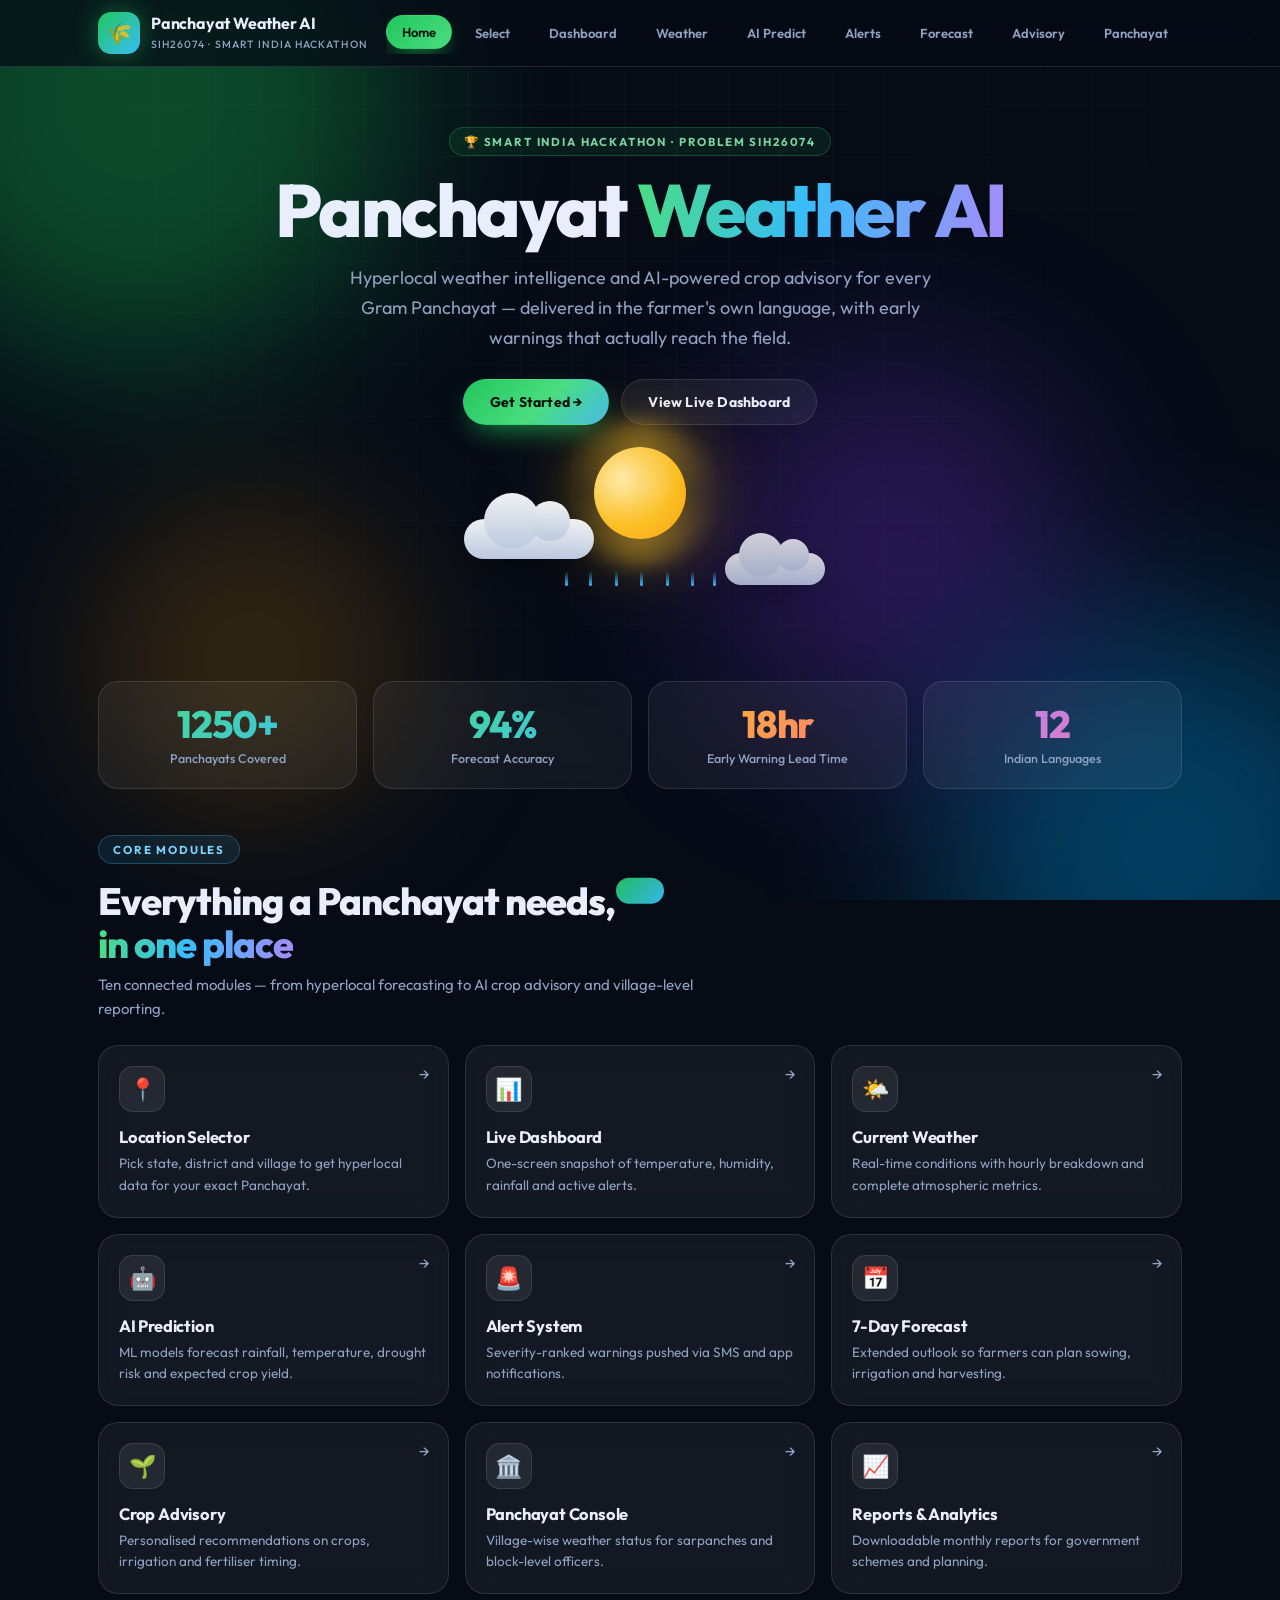
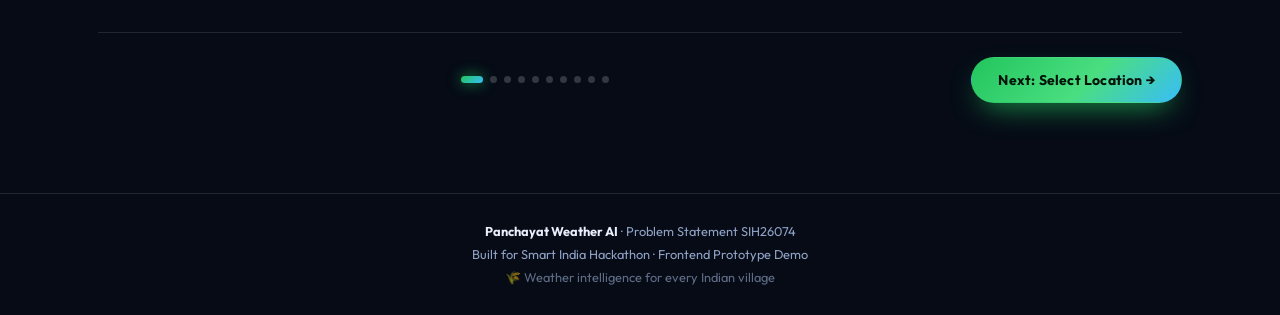
==== commit 69e90345: "Create index.html" ====
--- a/index.html
+++ b/index.html
@@ -1,715 +1,1858 @@
 <!DOCTYPE html>
 <html lang="en">
-
 <head>
-
-    <meta charset="UTF-8">
-
-    <meta name="viewport"
-          content="width=device-width, initial-scale=1.0">
-
-    <title>Panchayat Weather AI</title>
-
-    <link rel="stylesheet"
-          href="css/style.css">
-
+<meta charset="UTF-8" />
+<meta name="viewport" content="width=device-width, initial-scale=1" />
+<title>Panchayat Weather AI — SIH26074</title>
+<link rel="preconnect" href="https://fonts.googleapis.com">
+<link rel="preconnect" href="https://fonts.gstatic.com" crossorigin>
+<link href="https://fonts.googleapis.com/css2?family=Outfit:wght@300;400;500;600;700;800&display=swap" rel="stylesheet">
+<style>
+/* ============================================================
+   PANCHAYAT WEATHER AI  —  SIH26074
+   Single File Frontend  (HTML + CSS + JS)
+   ============================================================ */
+
+*{margin:0;padding:0;box-sizing:border-box}
+
+:root{
+  --bg:#060b16;
+  --card:rgba(255,255,255,.055);
+  --card-2:rgba(255,255,255,.09);
+  --brd:rgba(255,255,255,.11);
+  --txt:#e9eefc;
+  --muted:#8fa2c4;
+  --green:#22c55e;
+  --green-d:#15803d;
+  --blue:#38bdf8;
+  --blue-d:#0284c7;
+  --amber:#fbbf24;
+  --red:#fb7185;
+  --purple:#a78bfa;
+  --pink:#f472b6;
+  --r:20px;
+  --shadow:0 18px 40px -18px rgba(0,0,0,.75);
+}
+
+html{scroll-behavior:smooth}
+
+body{
+  font-family:'Outfit',system-ui,-apple-system,"Segoe UI",Roboto,sans-serif;
+  background:var(--bg);
+  color:var(--txt);
+  min-height:100vh;
+  overflow-x:hidden;
+  -webkit-font-smoothing:antialiased;
+}
+
+/* ---------- Animated background ---------- */
+.bg-orbs{position:fixed;inset:0;z-index:-2;overflow:hidden;pointer-events:none}
+.orb{position:absolute;border-radius:50%;filter:blur(90px);opacity:.42;animation:orbFloat 22s ease-in-out infinite}
+.orb.o1{width:520px;height:520px;background:#16a34a;top:-160px;left:-120px}
+.orb.o2{width:460px;height:460px;background:#0284c7;bottom:-180px;right:-120px;animation-delay:-6s}
+.orb.o3{width:380px;height:380px;background:#7c3aed;top:40%;left:55%;animation-delay:-12s;opacity:.28}
+.orb.o4{width:300px;height:300px;background:#f59e0b;bottom:10%;left:8%;animation-delay:-3s;opacity:.22}
+
+@keyframes orbFloat{
+  0%,100%{transform:translate(0,0) scale(1)}
+  33%{transform:translate(60px,-50px) scale(1.12)}
+  66%{transform:translate(-50px,40px) scale(.94)}
+}
+
+.grid-overlay{
+  position:fixed;inset:0;z-index:-1;pointer-events:none;
+  background-image:linear-gradient(rgba(255,255,255,.028) 1px,transparent 1px),
+                   linear-gradient(90deg,rgba(255,255,255,.028) 1px,transparent 1px);
+  background-size:52px 52px;
+  mask-image:radial-gradient(ellipse at 50% 0%,#000 20%,transparent 78%);
+  -webkit-mask-image:radial-gradient(ellipse at 50% 0%,#000 20%,transparent 78%);
+}
+
+/* ---------- Splash ---------- */
+#splash{
+  position:fixed;inset:0;z-index:9999;background:#060b16;
+  display:grid;place-items:center;gap:0;
+  transition:opacity .7s ease,visibility .7s ease;
+}
+#splash.hide{opacity:0;visibility:hidden}
+.splash-inner{display:flex;flex-direction:column;align-items:center;gap:20px}
+.splash-ring{
+  width:74px;height:74px;border-radius:50%;
+  border:3px solid rgba(255,255,255,.08);
+  border-top-color:var(--green);
+  border-right-color:var(--blue);
+  animation:spin .9s linear infinite;
+}
+.splash-text{font-weight:700;letter-spacing:.16em;font-size:13px;color:var(--muted);text-transform:uppercase}
+@keyframes spin{to{transform:rotate(360deg)}}
+
+/* ---------- Header ---------- */
+header{
+  position:sticky;top:0;z-index:120;
+  backdrop-filter:blur(18px);-webkit-backdrop-filter:blur(18px);
+  background:rgba(6,11,22,.72);
+  border-bottom:1px solid var(--brd);
+}
+.header-inner{
+  max-width:1120px;margin:0 auto;padding:12px 18px;
+  display:flex;align-items:center;gap:18px;flex-wrap:wrap;
+}
+.brand{display:flex;align-items:center;gap:11px;flex-shrink:0;cursor:pointer}
+.brand-logo{
+  width:42px;height:42px;border-radius:13px;
+  background:linear-gradient(135deg,var(--green),var(--blue));
+  display:grid;place-items:center;font-size:21px;
+  box-shadow:0 0 24px rgba(34,197,94,.4);
+  animation:logoPulse 3.6s ease-in-out infinite;
+}
+@keyframes logoPulse{0%,100%{box-shadow:0 0 22px rgba(34,197,94,.35)}50%{box-shadow:0 0 38px rgba(56,189,248,.6)}}
+.brand h1{font-size:16px;font-weight:700;letter-spacing:-.2px;line-height:1.15}
+.brand span{font-size:10.5px;color:var(--muted);letter-spacing:.1em;font-weight:500}
+
+.nav-scroll{
+  display:flex;gap:7px;overflow-x:auto;padding:4px 0;flex:1;
+  scrollbar-width:none;-ms-overflow-style:none;
+}
+.nav-scroll::-webkit-scrollbar{display:none}
+.nav-pill{
+  flex-shrink:0;border:1px solid transparent;background:transparent;
+  color:var(--muted);font-family:inherit;font-size:13px;font-weight:600;
+  padding:8px 15px;border-radius:100px;cursor:pointer;white-space:nowrap;
+  transition:all .28s cubic-bezier(.22,1,.36,1);
+}
+.nav-pill:hover{color:var(--txt);background:rgba(255,255,255,.06)}
+.nav-pill.active{
+  color:#04140a;background:linear-gradient(135deg,var(--green),#4ade80);
+  box-shadow:0 8px 22px -8px rgba(34,197,94,.85);
+  transform:translateY(-1px);
+}
+
+/* ---------- Layout ---------- */
+.container{max-width:1120px;margin:0 auto;padding:26px 18px 90px}
+
+.page{display:none}
+.page.active{display:block;animation:pageIn .6s cubic-bezier(.22,1,.36,1)}
+
+@keyframes pageIn{
+  from{opacity:0;transform:translateY(28px) scale(.985);filter:blur(6px)}
+  to{opacity:1;transform:none;filter:blur(0)}
+}
+
+/* staggered children */
+.stagger>*{opacity:0;animation:fadeUp .65s cubic-bezier(.22,1,.36,1) forwards}
+.stagger>*:nth-child(1){animation-delay:.04s}
+.stagger>*:nth-child(2){animation-delay:.10s}
+.stagger>*:nth-child(3){animation-delay:.16s}
+.stagger>*:nth-child(4){animation-delay:.22s}
+.stagger>*:nth-child(5){animation-delay:.28s}
+.stagger>*:nth-child(6){animation-delay:.34s}
+.stagger>*:nth-child(7){animation-delay:.40s}
+.stagger>*:nth-child(8){animation-delay:.46s}
+.stagger>*:nth-child(9){animation-delay:.52s}
+.stagger>*:nth-child(10){animation-delay:.58s}
+.stagger>*:nth-child(11){animation-delay:.64s}
+.stagger>*:nth-child(12){animation-delay:.70s}
+
+@keyframes fadeUp{from{opacity:0;transform:translateY(22px)}to{opacity:1;transform:none}}
+
+/* ---------- Typography ---------- */
+.section-title{
+  font-size:clamp(24px,4.4vw,38px);font-weight:800;letter-spacing:-1px;line-height:1.12;
+  margin-bottom:8px;
+}
+.section-sub{color:var(--muted);font-size:15px;margin-bottom:24px;max-width:640px;line-height:1.6}
+.grad{
+  background:linear-gradient(100deg,#4ade80,#38bdf8 45%,#a78bfa);
+  -webkit-background-clip:text;background-clip:text;color:transparent;
+}
+.eyebrow{
+  display:inline-flex;align-items:center;gap:8px;
+  font-size:11.5px;font-weight:700;letter-spacing:.16em;text-transform:uppercase;
+  color:#7dd3a0;background:rgba(34,197,94,.1);
+  border:1px solid rgba(34,197,94,.28);
+  padding:6px 14px;border-radius:100px;margin-bottom:16px;
+}
+.eyebrow.blue{color:#7dd3fc;background:rgba(56,189,248,.1);border-color:rgba(56,189,248,.28)}
+.eyebrow.amber{color:#fcd34d;background:rgba(251,191,36,.1);border-color:rgba(251,191,36,.28)}
+.eyebrow.purple{color:#c4b5fd;background:rgba(167,139,250,.1);border-color:rgba(167,139,250,.28)}
+
+/* ---------- Cards ---------- */
+.card{
+  background:var(--card);
+  border:1px solid var(--brd);
+  border-radius:var(--r);
+  padding:20px;
+  backdrop-filter:blur(16px);-webkit-backdrop-filter:blur(16px);
+  transition:transform .35s cubic-bezier(.22,1,.36,1),border-color .35s,box-shadow .35s,background .35s;
+  position:relative;overflow:hidden;
+}
+.card:hover{
+  transform:translateY(-5px);
+  border-color:rgba(255,255,255,.22);
+  background:var(--card-2);
+  box-shadow:var(--shadow);
+}
+.card.glow-green:hover{box-shadow:0 22px 46px -22px rgba(34,197,94,.75)}
+.card.glow-blue:hover{box-shadow:0 22px 46px -22px rgba(56,189,248,.75)}
+.card.glow-amber:hover{box-shadow:0 22px 46px -22px rgba(251,191,36,.75)}
+.card.glow-purple:hover{box-shadow:0 22px 46px -22px rgba(167,139,250,.75)}
+.card.glow-red:hover{box-shadow:0 22px 46px -22px rgba(251,113,133,.75)}
+
+.card-icon{
+  width:46px;height:46px;border-radius:14px;display:grid;place-items:center;
+  font-size:22px;margin-bottom:14px;
+  background:rgba(255,255,255,.07);border:1px solid var(--brd);
+}
+.card h3{font-size:16.5px;font-weight:700;margin-bottom:6px;letter-spacing:-.2px}
+.card p{font-size:13.5px;color:var(--muted);line-height:1.6}
+
+/* ---------- Grids ---------- */
+.grid{display:grid;gap:16px}
+.g2{grid-template-columns:repeat(2,1fr)}
+.g3{grid-template-columns:repeat(3,1fr)}
+.g4{grid-template-columns:repeat(4,1fr)}
+.g-auto{grid-template-columns:repeat(auto-fit,minmax(240px,1fr))}
+
+@media(max-width:880px){
+  .g4{grid-template-columns:repeat(2,1fr)}
+  .g3{grid-template-columns:repeat(2,1fr)}
+}
+@media(max-width:620px){
+  .g2,.g3,.g4{grid-template-columns:1fr}
+  .container{padding:20px 14px 80px}
+}
+
+/* ---------- Buttons ---------- */
+.btn{
+  font-family:inherit;font-size:14px;font-weight:700;letter-spacing:.2px;
+  padding:13px 26px;border-radius:100px;border:1px solid transparent;
+  cursor:pointer;position:relative;overflow:hidden;
+  transition:transform .28s cubic-bezier(.22,1,.36,1),box-shadow .28s,background .28s,color .28s;
+  display:inline-flex;align-items:center;gap:9px;justify-content:center;
+}
+.btn:active{transform:scale(.96)}
+.btn-primary{
+  background:linear-gradient(135deg,var(--green),#4ade80 55%,var(--blue));
+  color:#04140a;
+  box-shadow:0 12px 30px -12px rgba(34,197,94,.95);
+}
+.btn-primary:hover{transform:translateY(-3px);box-shadow:0 20px 40px -14px rgba(34,197,94,1)}
+.btn-ghost{
+  background:rgba(255,255,255,.06);color:var(--txt);border-color:var(--brd);
+}
+.btn-ghost:hover{background:rgba(255,255,255,.13);transform:translateY(-3px)}
+.btn-blue{background:linear-gradient(135deg,var(--blue-d),var(--blue));color:#03151f;box-shadow:0 12px 30px -12px rgba(56,189,248,.95)}
+.btn-blue:hover{transform:translateY(-3px)}
+.btn-sm{padding:9px 17px;font-size:12.5px}
+
+/* ripple */
+.btn .ripple{
+  position:absolute;border-radius:50%;transform:scale(0);
+  background:rgba(255,255,255,.45);animation:rippleAnim .65s ease-out;pointer-events:none;
+}
+@keyframes rippleAnim{to{transform:scale(4);opacity:0}}
+
+/* ---------- HERO ---------- */
+.hero{text-align:center;padding:34px 0 10px}
+.hero-title{font-size:clamp(38px,8vw,74px);font-weight:800;letter-spacing:-2.5px;line-height:1.02;margin-bottom:16px}
+.hero-sub{color:var(--muted);font-size:clamp(14.5px,2.2vw,18px);max-width:620px;margin:0 auto 26px;line-height:1.65}
+.hero-cta{display:flex;gap:12px;justify-content:center;flex-wrap:wrap;margin-bottom:10px}
+
+/* animated weather illustration */
+.hero-visual{position:relative;height:190px;margin:16px auto 6px;max-width:420px}
+.sun{
+  position:absolute;left:50%;top:6px;transform:translateX(-50%);
+  width:92px;height:92px;border-radius:50%;
+  background:radial-gradient(circle at 34% 32%,#fff3c4,#fbbf24 58%,#f59e0b);
+  box-shadow:0 0 70px rgba(251,191,36,.65),0 0 130px rgba(251,191,36,.28);
+  animation:sunPulse 4.5s ease-in-out infinite;
+}
+@keyframes sunPulse{0%,100%{transform:translateX(-50%) scale(1)}50%{transform:translateX(-50%) scale(1.07)}}
+.sun::after{
+  content:"";position:absolute;inset:-26px;border-radius:50%;
+  background:conic-gradient(from 0deg,rgba(251,191,36,.35),transparent 25%,rgba(251,191,36,.35) 50%,transparent 75%,rgba(251,191,36,.35));
+  animation:spin 16s linear infinite;filter:blur(9px);z-index:-1;
+}
+.cloud{
+  position:absolute;background:linear-gradient(180deg,#fff,#c7d6ee);
+  border-radius:100px;filter:blur(.4px);opacity:.94;
+  box-shadow:0 12px 30px -10px rgba(0,0,0,.6);
+}
+.cloud::before,.cloud::after{content:"";position:absolute;background:inherit;border-radius:50%}
+.cloud.c1{width:130px;height:40px;top:78px;left:8%;animation:drift 9s ease-in-out infinite}
+.cloud.c1::before{width:56px;height:56px;top:-26px;left:20px}
+.cloud.c1::after{width:40px;height:40px;top:-18px;left:66px}
+.cloud.c2{width:100px;height:32px;top:112px;right:6%;animation:drift 11s ease-in-out infinite reverse;opacity:.8}
+.cloud.c2::before{width:44px;height:44px;top:-20px;left:14px}
+.cloud.c2::after{width:32px;height:32px;top:-14px;left:52px}
+@keyframes drift{0%,100%{transform:translateX(0)}50%{transform:translateX(26px)}}
+
+.rain{position:absolute;bottom:0;left:50%;transform:translateX(-50%);width:170px;height:52px}
+.rain i{
+  position:absolute;top:-8px;width:3px;height:15px;border-radius:3px;
+  background:linear-gradient(180deg,transparent,var(--blue));
+  animation:drop 1.15s linear infinite;
+}
+.rain i:nth-child(1){left:6%;animation-delay:0s}
+.rain i:nth-child(2){left:20%;animation-delay:.18s}
+.rain i:nth-child(3){left:35%;animation-delay:.36s}
+.rain i:nth-child(4){left:50%;animation-delay:.09s}
+.rain i:nth-child(5){left:65%;animation-delay:.45s}
+.rain i:nth-child(6){left:80%;animation-delay:.27s}
+.rain i:nth-child(7){left:93%;animation-delay:.6s}
+@keyframes drop{0%{transform:translateY(0);opacity:0}20%{opacity:1}100%{transform:translateY(56px);opacity:0}}
+
+/* ---------- Stat cards ---------- */
+.stat{text-align:center;padding:22px 14px}
+.stat .num{
+  font-size:clamp(26px,4.4vw,38px);font-weight:800;letter-spacing:-1.4px;
+  background:linear-gradient(135deg,#4ade80,#38bdf8);
+  -webkit-background-clip:text;background-clip:text;color:transparent;
+  line-height:1.1;
+}
+.stat .num.amber{background:linear-gradient(135deg,#fbbf24,#fb7185);-webkit-background-clip:text;background-clip:text}
+.stat .num.purple{background:linear-gradient(135deg,#a78bfa,#f472b6);-webkit-background-clip:text;background-clip:text}
+.stat .lbl{font-size:12.5px;color:var(--muted);margin-top:5px;font-weight:500}
+
+/* ---------- Feature tile ---------- */
+.tile{cursor:pointer;text-align:left}
+.tile .arrow{
+  position:absolute;right:18px;top:18px;font-size:16px;color:var(--muted);
+  transition:transform .3s,color .3s;
+}
+.tile:hover .arrow{transform:translateX(5px);color:var(--green)}
+
+/* ---------- Forms ---------- */
+.field{margin-bottom:16px}
+.field label{display:block;font-size:12.5px;font-weight:600;color:var(--muted);margin-bottom:7px;letter-spacing:.04em;text-transform:uppercase}
+select,input[type=text]{
+  width:100%;font-family:inherit;font-size:14.5px;font-weight:500;
+  background:rgba(255,255,255,.06);border:1px solid var(--brd);
+  color:var(--txt);padding:12px 15px;border-radius:13px;outline:none;
+  transition:border-color .3s,box-shadow .3s,background .3s;
+  appearance:none;
+  background-image:url("data:image/svg+xml;utf8,<svg xmlns='http://www.w3.org/2000/svg' width='14' height='14' fill='%238fa2c4'><path d='M7 10L2 5h10z'/></svg>");
+  background-repeat:no-repeat;background-position:right 15px center;
+}
+select:focus,input:focus{border-color:var(--green);box-shadow:0 0 0 4px rgba(34,197,94,.16)}
+select option{background:#0d1526;color:#e9eefc}
+
+.chips{display:flex;gap:9px;flex-wrap:wrap}
+.chip{
+  font-family:inherit;font-size:13px;font-weight:600;
+  padding:9px 17px;border-radius:100px;cursor:pointer;
+  background:rgba(255,255,255,.05);border:1px solid var(--brd);color:var(--muted);
+  transition:all .28s cubic-bezier(.22,1,.36,1);
+}
+.chip:hover{background:rgba(255,255,255,.11);color:var(--txt);transform:translateY(-2px)}
+.chip.active{
+  background:linear-gradient(135deg,rgba(34,197,94,.9),rgba(56,189,248,.9));
+  color:#04140a;border-color:transparent;box-shadow:0 8px 22px -10px rgba(34,197,94,.9);
+}
+
+.role-grid{display:grid;grid-template-columns:repeat(3,1fr);gap:12px}
+@media(max-width:620px){.role-grid{grid-template-columns:1fr}}
+.role{
+  cursor:pointer;text-align:center;padding:20px 12px;
+  border-radius:16px;border:1px solid var(--brd);background:rgba(255,255,255,.045);
+  transition:all .32s cubic-bezier(.22,1,.36,1);
+}
+.role:hover{transform:translateY(-4px);background:rgba(255,255,255,.09)}
+.role.active{
+  border-color:rgba(34,197,94,.75);
+  background:linear-gradient(160deg,rgba(34,197,94,.18),rgba(56,189,248,.09));
+  box-shadow:0 16px 34px -18px rgba(34,197,94,.9);
+}
+.role .em{font-size:28px;display:block;margin-bottom:8px}
+.role .nm{font-size:13.5px;font-weight:700}
+.role .ds{font-size:11.5px;color:var(--muted);margin-top:3px}
+
+/* ---------- Weather widgets ---------- */
+.weather-hero{
+  display:flex;align-items:center;gap:26px;flex-wrap:wrap;
+  background:linear-gradient(135deg,rgba(56,189,248,.16),rgba(34,197,94,.10));
+  border:1px solid rgba(56,189,248,.25);
+}
+.temp-big{font-size:clamp(52px,10vw,84px);font-weight:800;letter-spacing:-4px;line-height:1}
+.temp-big sup{font-size:.38em;font-weight:600;vertical-align:super;letter-spacing:0}
+.wx-emoji{font-size:58px;filter:drop-shadow(0 6px 18px rgba(56,189,248,.6));animation:bob 3.6s ease-in-out infinite}
+@keyframes bob{0%,100%{transform:translateY(0)}50%{transform:translateY(-9px)}}
+
+.ring-wrap{position:relative;width:118px;height:118px;flex-shrink:0}
+.ring{transform:rotate(-90deg);width:118px;height:118px}
+.ring circle{fill:none;stroke-width:9;stroke-linecap:round}
+.ring .bg{stroke:rgba(255,255,255,.09)}
+.ring .fg{
+  stroke:url(#gradRing);
+  stroke-dasharray:327;
+  stroke-dashoffset:327;
+  transition:stroke-dashoffset 1.4s cubic-bezier(.22,1,.36,1);
+}
+.ring-label{
+  position:absolute;inset:0;display:grid;place-items:center;
+  font-size:24px;font-weight:800;letter-spacing:-1px;
+}
+
+.metric{padding:15px 16px;border-radius:15px;background:rgba(255,255,255,.05);border:1px solid var(--brd);transition:.3s}
+.metric:hover{background:rgba(255,255,255,.1);transform:translateY(-3px)}
+.metric .k{font-size:11.5px;color:var(--muted);text-transform:uppercase;letter-spacing:.09em;font-weight:600}
+.metric .v{font-size:21px;font-weight:800;margin-top:4px;letter-spacing:-.6px}
+.metric .v small{font-size:12px;font-weight:600;color:var(--muted);margin-left:3px}
+
+/* hourly scroll */
+.hourly{display:flex;gap:12px;overflow-x:auto;padding:6px 2px 14px;scrollbar-width:thin}
+.hourly::-webkit-scrollbar{height:6px}
+.hourly::-webkit-scrollbar-thumb{background:rgba(255,255,255,.14);border-radius:10px}
+.hour-card{
+  flex:0 0 82px;text-align:center;padding:14px 8px;border-radius:16px;
+  background:rgba(255,255,255,.05);border:1px solid var(--brd);
+  transition:.3s;cursor:default;
+}
+.hour-card:hover{background:rgba(56,189,248,.15);border-color:rgba(56,189,248,.4);transform:translateY(-4px)}
+.hour-card .h{font-size:11.5px;color:var(--muted);font-weight:600}
+.hour-card .e{font-size:22px;margin:7px 0}
+.hour-card .t{font-size:15px;font-weight:800}
+
+/* ---------- Progress bars ---------- */
+.bar-row{margin-bottom:14px}
+.bar-head{display:flex;justify-content:space-between;font-size:13px;margin-bottom:7px;font-weight:600}
+.bar-head span:last-child{color:var(--muted);font-weight:700}
+.bar{height:9px;border-radius:100px;background:rgba(255,255,255,.08);overflow:hidden}
+.bar i{
+  display:block;height:100%;border-radius:100px;width:0;
+  background:linear-gradient(90deg,var(--green),var(--blue));
+  transition:width 1.3s cubic-bezier(.22,1,.36,1);
+}
+.bar.amber i{background:linear-gradient(90deg,var(--amber),var(--red))}
+.bar.purple i{background:linear-gradient(90deg,var(--purple),var(--pink))}
+
+/* ---------- Alerts ---------- */
+.alert-item{
+  display:flex;gap:15px;align-items:flex-start;padding:17px 19px;border-radius:17px;
+  border:1px solid var(--brd);background:rgba(255,255,255,.045);
+  margin-bottom:12px;position:relative;overflow:hidden;
+  transition:transform .32s cubic-bezier(.22,1,.36,1),background .32s;
+  animation:slideIn .55s cubic-bezier(.22,1,.36,1) backwards;
+}
+@keyframes slideIn{from{opacity:0;transform:translateX(-22px)}to{opacity:1;transform:none}}
+.alert-item:hover{transform:translateX(6px);background:rgba(255,255,255,.085)}
+.alert-item::before{content:"";position:absolute;left:0;top:0;bottom:0;width:4px}
+.alert-item.sev-high::before{background:var(--red);box-shadow:0 0 22px var(--red)}
+.alert-item.sev-med::before{background:var(--amber);box-shadow:0 0 22px var(--amber)}
+.alert-item.sev-low::before{background:var(--green);box-shadow:0 0 22px var(--green)}
+.alert-ico{
+  width:44px;height:44px;flex-shrink:0;border-radius:13px;display:grid;place-items:center;
+  font-size:20px;background:rgba(255,255,255,.07);
+}
+.sev-high .alert-ico{background:rgba(251,113,133,.16)}
+.sev-med .alert-ico{background:rgba(251,191,36,.16)}
+.sev-low .alert-ico{background:rgba(34,197,94,.16)}
+.alert-item h4{font-size:14.8px;font-weight:700;margin-bottom:4px}
+.alert-item p{font-size:13px;color:var(--muted);line-height:1.55}
+.alert-time{font-size:11.5px;color:#6d7f9e;margin-top:7px;font-weight:600;letter-spacing:.03em}
+
+.badge{
+  display:inline-block;font-size:10.5px;font-weight:800;letter-spacing:.09em;
+  text-transform:uppercase;padding:4px 10px;border-radius:100px;
+}
+.badge.high{background:rgba(251,113,133,.18);color:#fda4af}
+.badge.med{background:rgba(251,191,36,.18);color:#fcd34d}
+.badge.low{background:rgba(34,197,94,.18);color:#86efac}
+.badge.info{background:rgba(56,189,248,.18);color:#7dd3fc}
+
+/* ---------- Forecast ---------- */
+.fc-card{
+  text-align:center;padding:20px 12px;border-radius:18px;
+  background:rgba(255,255,255,.05);border:1px solid var(--brd);
+  transition:.34s cubic-bezier(.22,1,.36,1);position:relative;overflow:hidden;
+}
+.fc-card:hover{transform:translateY(-7px) scale(1.02);background:rgba(255,255,255,.1);box-shadow:var(--shadow)}
+.fc-card .day{font-size:12.5px;font-weight:700;color:var(--muted);letter-spacing:.05em;text-transform:uppercase}
+.fc-card .ico{font-size:32px;margin:11px 0;display:block}
+.fc-card .hi{font-size:20px;font-weight:800;letter-spacing:-.7px}
+.fc-card .lo{font-size:12.5px;color:var(--muted);font-weight:600}
+.fc-bar{
+  margin-top:11px;height:5px;border-radius:100px;background:rgba(255,255,255,.09);overflow:hidden;
+}
+.fc-bar i{display:block;height:100%;width:0;border-radius:100px;background:linear-gradient(90deg,var(--blue),var(--amber),var(--red));transition:width 1.1s cubic-bezier(.22,1,.36,1)}
+
+/* ---------- Table ---------- */
+.tbl-wrap{overflow-x:auto;border-radius:18px;border:1px solid var(--brd);background:rgba(255,255,255,.035)}
+table{width:100%;border-collapse:collapse;min-width:620px}
+th{
+  text-align:left;font-size:11.5px;font-weight:700;letter-spacing:.1em;text-transform:uppercase;
+  color:var(--muted);padding:15px 18px;background:rgba(255,255,255,.045);
+  border-bottom:1px solid var(--brd);white-space:nowrap;
+}
+td{padding:15px 18px;font-size:13.8px;border-bottom:1px solid rgba(255,255,255,.055);font-weight:500}
+tbody tr{transition:background .25s}
+tbody tr:hover{background:rgba(56,189,248,.07)}
+tbody tr:last-child td{border-bottom:none}
+
+/* ---------- Chart ---------- */
+.chart{
+  display:flex;align-items:flex-end;gap:12px;height:200px;
+  padding:20px 6px 0;border-bottom:1px solid var(--brd);
+}
+.chart .col{flex:1;display:flex;flex-direction:column;align-items:center;gap:9px;height:100%;justify-content:flex-end}
+.chart .bar-v{
+  width:100%;max-width:46px;border-radius:9px 9px 0 0;height:0;
+  background:linear-gradient(180deg,var(--blue),rgba(56,189,248,.22));
+  transition:height 1.1s cubic-bezier(.22,1,.36,1);position:relative;
+}
+.chart .bar-v:hover{background:linear-gradient(180deg,#4ade80,rgba(34,197,94,.25))}
+.chart .bar-v::after{
+  content:attr(data-v);position:absolute;top:-21px;left:50%;transform:translateX(-50%);
+  font-size:10.5px;font-weight:700;color:var(--muted);white-space:nowrap;
+}
+.chart .col .lbl{font-size:11.5px;color:var(--muted);font-weight:600}
+
+/* ---------- Page nav footer ---------- */
+.page-nav{
+  display:flex;align-items:center;justify-content:space-between;gap:14px;
+  margin-top:38px;padding-top:24px;border-top:1px solid var(--brd);flex-wrap:wrap;
+}
+.dots{display:flex;gap:7px;align-items:center;flex:1;justify-content:center;min-width:120px}
+.dots i{
+  width:7px;height:7px;border-radius:50%;background:rgba(255,255,255,.18);
+  transition:.35s;cursor:pointer;
+}
+.dots i.on{background:linear-gradient(135deg,var(--green),var(--blue));width:22px;border-radius:100px;box-shadow:0 0 14px rgba(34,197,94,.75)}
+
+/* ---------- Misc ---------- */
+.divider{height:1px;background:var(--brd);margin:26px 0}
+.pill-row{display:flex;gap:9px;flex-wrap:wrap;margin-bottom:18px}
+.note{
+  font-size:12.5px;color:var(--muted);background:rgba(56,189,248,.07);
+  border:1px solid rgba(56,189,248,.2);border-radius:13px;padding:12px 15px;line-height:1.6;
+}
+.spinner-sm{
+  width:15px;height:15px;border-radius:50%;
+  border:2px solid rgba(255,255,255,.25);border-top-color:#04140a;
+  animation:spin .7s linear infinite;display:inline-block;
+}
+
+/* toast */
+#toast{
+  position:fixed;left:50%;bottom:30px;transform:translate(-50%,130%);
+  background:linear-gradient(135deg,rgba(34,197,94,.96),rgba(56,189,248,.96));
+  color:#04140a;font-weight:700;font-size:13.6px;
+  padding:13px 24px;border-radius:100px;z-index:500;
+  box-shadow:0 18px 40px -14px rgba(0,0,0,.85);
+  transition:transform .5s cubic-bezier(.22,1,.36,1);white-space:nowrap;
+  max-width:90vw;overflow:hidden;text-overflow:ellipsis;
+}
+#toast.show{transform:translate(-50%,0)}
+
+/* footer */
+footer{
+  border-top:1px solid var(--brd);padding:26px 18px;text-align:center;
+  color:var(--muted);font-size:12.8px;line-height:1.8;
+}
+footer b{color:var(--txt)}
+
+/* reveal on scroll helper */
+.reveal{opacity:0;transform:translateY(24px);transition:opacity .7s,transform .7s}
+.reveal.in{opacity:1;transform:none}
+
+::selection{background:rgba(34,197,94,.35)}
+</style>
 </head>
 
 <body>
+  <!-- ================= BACKGROUND ================= -->
+<div class="bg-orbs">
+  <div class="orb o1"></div>
+  <div class="orb o2"></div>
+  <div class="orb o3"></div>
+  <div class="orb o4"></div>
+</div>
+<div class="grid-overlay"></div>
+
+<!-- ================= SPLASH ================= -->
+<div id="splash">
+  <div class="splash-inner">
+    <div class="splash-ring"></div>
+    <div class="splash-text">Panchayat Weather AI</div>
+  </div>
+</div>
 
 <!-- ================= HEADER ================= -->
-
 <header>
-
-    <div class="logo">
-
-        <div class="logo-icon">🌾</div>
-
-        <div>
-            <h1>Panchayat Weather AI</h1>
-
-            <p>
-                SIH26074 • Smart Agro-Meteorological Advisory
-            </p>
+  <div class="header-inner">
+    <div class="brand" onclick="go('home')">
+      <div class="brand-logo">🌾</div>
+      <div>
+        <h1>Panchayat Weather AI</h1>
+        <span>SIH26074 · SMART INDIA HACKATHON</span>
+      </div>
+    </div>
+    <nav class="nav-scroll" id="nav">
+      <button class="nav-pill active" data-page="home">Home</button>
+      <button class="nav-pill" data-page="select">Select</button>
+      <button class="nav-pill" data-page="dashboard">Dashboard</button>
+      <button class="nav-pill" data-page="weather">Weather</button>
+      <button class="nav-pill" data-page="ai">AI Predict</button>
+      <button class="nav-pill" data-page="alerts">Alerts</button>
+      <button class="nav-pill" data-page="forecast">Forecast</button>
+      <button class="nav-pill" data-page="recommend">Advisory</button>
+      <button class="nav-pill" data-page="panchayat">Panchayat</button>
+      <button class="nav-pill" data-page="reports">Reports</button>
+    </nav>
+  </div>
+</header>
+
+<!-- SVG gradient defs for rings -->
+<svg width="0" height="0" style="position:absolute">
+  <defs>
+    <linearGradient id="gradRing" x1="0%" y1="0%" x2="100%" y2="100%">
+      <stop offset="0%" stop-color="#22c55e"/>
+      <stop offset="55%" stop-color="#38bdf8"/>
+      <stop offset="100%" stop-color="#a78bfa"/>
+    </linearGradient>
+  </defs>
+</svg>
+
+<main class="container">
+
+<!-- ============================================================
+     PAGE 1 — HOME (index.html)
+     ============================================================ -->
+<section class="page active" id="page-home">
+
+  <div class="hero stagger">
+    <div class="eyebrow">🏆 Smart India Hackathon · Problem SIH26074</div>
+    <h1 class="hero-title">Panchayat <span class="grad">Weather AI</span></h1>
+    <p class="hero-sub">
+      Hyperlocal weather intelligence and AI-powered crop advisory for every Gram Panchayat —
+      delivered in the farmer's own language, with early warnings that actually reach the field.
+    </p>
+    <div class="hero-cta">
+      <button class="btn btn-primary" onclick="go('select')">Get Started →</button>
+      <button class="btn btn-ghost" onclick="go('dashboard')">View Live Dashboard</button>
+    </div>
+
+    <div class="hero-visual">
+      <div class="sun"></div>
+      <div class="cloud c1"></div>
+      <div class="cloud c2"></div>
+      <div class="rain">
+        <i></i><i></i><i></i><i></i><i></i><i></i><i></i>
+      </div>
+    </div>
+  </div>
+
+  <div class="grid g4 stagger" style="margin-top:34px">
+    <div class="card stat glow-green">
+      <div class="num"><span data-count="1250">0</span>+</div>
+      <div class="lbl">Panchayats Covered</div>
+    </div>
+    <div class="card stat glow-blue">
+      <div class="num"><span data-count="94">0</span>%</div>
+      <div class="lbl">Forecast Accuracy</div>
+    </div>
+    <div class="card stat glow-amber">
+      <div class="num amber"><span data-count="18">0</span>hr</div>
+      <div class="lbl">Early Warning Lead Time</div>
+    </div>
+    <div class="card stat glow-purple">
+      <div class="num purple"><span data-count="12">0</span></div>
+      <div class="lbl">Indian Languages</div>
+    </div>
+  </div>
+
+  <div style="margin-top:46px">
+    <div class="eyebrow blue">Core Modules</div>
+    <h2 class="section-title">Everything a Panchayat needs,<br><span class="grad">in one place</span></h2>
+    <p class="section-sub">Ten connected modules — from hyperlocal forecasting to AI crop advisory and village-level reporting.</p>
+
+    <div class="grid g3 stagger">
+
+      <div class="card tile glow-blue" onclick="go('select')">
+        <div class="arrow">→</div>
+        <div class="card-icon">📍</div>
+        <h3>Location Selector</h3>
+        <p>Pick state, district and village to get hyperlocal data for your exact Panchayat.</p>
+      </div>
+
+      <div class="card tile glow-green" onclick="go('dashboard')">
+        <div class="arrow">→</div>
+        <div class="card-icon">📊</div>
+        <h3>Live Dashboard</h3>
+        <p>One-screen snapshot of temperature, humidity, rainfall and active alerts.</p>
+      </div>
+
+      <div class="card tile glow-blue" onclick="go('weather')">
+        <div class="arrow">→</div>
+        <div class="card-icon">🌤️</div>
+        <h3>Current Weather</h3>
+        <p>Real-time conditions with hourly breakdown and complete atmospheric metrics.</p>
+      </div>
+
+      <div class="card tile glow-purple" onclick="go('ai')">
+        <div class="arrow">→</div>
+        <div class="card-icon">🤖</div>
+        <h3>AI Prediction</h3>
+        <p>ML models forecast rainfall, temperature, drought risk and expected crop yield.</p>
+      </div>
+
+      <div class="card tile glow-red" onclick="go('alerts')">
+        <div class="arrow">→</div>
+        <div class="card-icon">🚨</div>
+        <h3>Alert System</h3>
+        <p>Severity-ranked warnings pushed via SMS and app notifications.</p>
+      </div>
+
+      <div class="card tile glow-amber" onclick="go('forecast')">
+        <div class="arrow">→</div>
+        <div class="card-icon">📅</div>
+        <h3>7-Day Forecast</h3>
+        <p>Extended outlook so farmers can plan sowing, irrigation and harvesting.</p>
+      </div>
+
+      <div class="card tile glow-green" onclick="go('recommend')">
+        <div class="arrow">→</div>
+        <div class="card-icon">🌱</div>
+        <h3>Crop Advisory</h3>
+        <p>Personalised recommendations on crops, irrigation and fertiliser timing.</p>
+      </div>
+
+      <div class="card tile glow-blue" onclick="go('panchayat')">
+        <div class="arrow">→</div>
+        <div class="card-icon">🏛️</div>
+        <h3>Panchayat Console</h3>
+        <p>Village-wise weather status for sarpanches and block-level officers.</p>
+      </div>
+
+      <div class="card tile glow-purple" onclick="go('reports')">
+        <div class="arrow">→</div>
+        <div class="card-icon">📈</div>
+        <h3>Reports & Analytics</h3>
+        <p>Downloadable monthly reports for government schemes and planning.</p>
+      </div>
+
+    </div>
+  </div>
+
+  <div class="page-nav">
+    <span></span>
+    <div class="dots"></div>
+    <button class="btn btn-primary" onclick="go('next')">Next: Select Location →</button>
+  </div>
+        </section>
+      <!-- ============================================================
+     PAGE 2 — SELECT (select.html)
+     ============================================================ -->
+<section class="page" id="page-select">
+  <div class="stagger">
+    <div class="eyebrow">Step 01 · Setup</div>
+    <h2 class="section-title">Where are you <span class="grad">farming today?</span></h2>
+    <p class="section-sub">Choose your location, language and role. The entire dashboard adapts to your selection.</p>
+  </div>
+
+  <div class="grid g2 stagger">
+
+    <div class="card glow-green">
+      <div class="card-icon">📍</div>
+      <h3 style="margin-bottom:16px">Location Details</h3>
+
+      <div class="field">
+        <label for="state">State</label>
+        <select id="state">
+          <option>Maharashtra</option>
+          <option>Karnataka</option>
+          <option>Tamil Nadu</option>
+          <option>Uttar Pradesh</option>
+          <option>Punjab</option>
+          <option>Gujarat</option>
+        </select>
+      </div>
+
+      <div class="field">
+        <label for="district">District</label>
+        <select id="district">
+          <option>Nashik</option>
+          <option>Pune</option>
+          <option>Nagpur</option>
+          <option>Aurangabad</option>
+          <option>Solapur</option>
+        </select>
+      </div>
+
+      <div class="field" style="margin-bottom:0">
+        <label for="village">Gram Panchayat / Village</label>
+        <select id="village">
+          <option>Pimpalgaon Basvant</option>
+          <option>Ozar</option>
+          <option>Dindori</option>
+          <option>Niphad</option>
+          <option>Yeola</option>
+        </select>
+      </div>
+    </div>
+
+    <div class="card glow-blue">
+      <div class="card-icon">🗣️</div>
+      <h3 style="margin-bottom:16px">Language Preference</h3>
+      <div class="chips" id="langChips">
+        <button class="chip active">मराठी</button>
+        <button class="chip">हिन्दी</button>
+        <button class="chip">English</button>
+        <button class="chip">ગુજરાતી</button>
+        <button class="chip">ಕನ್ನಡ</button>
+        <button class="chip">தமிழ்</button>
+        <button class="chip">తెలుగు</button>
+        <button class="chip">ਪੰਜਾਬੀ</button>
+      </div>
+
+      <div class="divider"></div>
+
+      <div class="card-icon">🔔</div>
+      <h3 style="margin-bottom:16px">Alert Delivery</h3>
+      <div class="chips" id="alertChips">
+        <button class="chip active">SMS</button>
+        <button class="chip active">App Push</button>
+        <button class="chip">WhatsApp</button>
+        <button class="chip">Voice Call</button>
+      </div>
+    </div>
+
+  </div>
+
+  <div class="card glow-purple stagger" style="margin-top:16px">
+    <div class="card-icon">👤</div>
+    <h3 style="margin-bottom:16px">Select Your Role</h3>
+    <div class="role-grid" id="roleGrid">
+      <div class="role active" data-role="Farmer">
+        <span class="em">👨‍🌾</span>
+        <div class="nm">Farmer</div>
+        <div class="ds">Crop & irrigation advisory</div>
+      </div>
+      <div class="role" data-role="Panchayat Officer">
+        <span class="em">🏛️</span>
+        <div class="nm">Panchayat Officer</div>
+        <div class="ds">Village-wide monitoring</div>
+      </div>
+      <div class="role" data-role="Admin">
+        <span class="em">🛡️</span>
+        <div class="nm">Block Admin</div>
+        <div class="ds">Multi-village analytics</div>
+      </div>
+    </div>
+  </div>
+
+  <div class="note stagger" style="margin-top:18px">
+    💡 <b>Tip for judges:</b> change the village or role and continue — the dashboard greeting,
+    advisory and Panchayat table all update dynamically.
+  </div>
+
+  <div class="page-nav">
+    <button class="btn btn-ghost" onclick="go('prev')">← Back</button>
+    <div class="dots"></div>
+    <button class="btn btn-primary" onclick="applySelection()">Continue to Dashboard →</button>
+  </div>
+</section>
+<!-- ============================================================
+     PAGE 3 — DASHBOARD (dashboard.html)
+     ============================================================ -->
+<section class="page" id="page-dashboard">
+  <div class="stagger">
+    <div class="eyebrow">Step 02 · Overview</div>
+    <h2 class="section-title" id="greeting">Good morning, <span class="grad">Farmer</span> 👋</h2>
+    <p class="section-sub" id="locationLine">📍 Pimpalgaon Basvant · Niphad · Nashik, Maharashtra</p>
+  </div>
+
+  <div class="card weather-hero stagger">
+    <div class="wx-emoji">⛅</div>
+    <div style="flex:1;min-width:180px">
+      <div style="font-size:12.5px;color:var(--muted);font-weight:600;letter-spacing:.1em;text-transform:uppercase">Right Now</div>
+      <div class="temp-big"><span data-count="28">0</span><sup>°C</sup></div>
+      <div style="color:var(--muted);font-size:14px;margin-top:4px">Partly cloudy · Feels like 31°C</div>
+    </div>
+    <div class="ring-wrap">
+      <svg class="ring" viewBox="0 0 120 120">
+        <circle class="bg" cx="60" cy="60" r="52"></circle>
+        <circle class="fg" id="dashRing" cx="60" cy="60" r="52"></circle>
+      </svg>
+      <div class="ring-label"><span data-count="72">0</span>%</div>
+    </div>
+    <div style="min-width:150px">
+      <div style="font-size:12.5px;color:var(--muted);font-weight:600;letter-spacing:.08em;text-transform:uppercase;margin-bottom:6px">Rain Chance</div>
+      <div style="font-size:15px;font-weight:700;color:#7dd3fc">Moderate</div>
+      <div style="font-size:12.5px;color:var(--muted);margin-top:4px">Next 24 hours</div>
+    </div>
+  </div>
+
+  <div class="grid g4 stagger" style="margin-top:16px">
+    <div class="metric"><div class="k">Humidity</div><div class="v"><span data-count="68">0</span><small>%</small></div></div>
+    <div class="metric"><div class="k">Wind Speed</div><div class="v"><span data-count="12">0</span><small>km/h</small></div></div>
+    <div class="metric"><div class="k">Rainfall (24h)</div><div class="v"><span data-count="4.2" data-dec="1">0</span><small>mm</small></div></div>
+    <div class="metric"><div class="k">Soil Moisture</div><div class="v"><span data-count="46">0</span><small>%</small></div></div>
+  </div>
+
+  <div class="card glow-red stagger" style="margin-top:16px;border-color:rgba(251,113,133,.35);background:linear-gradient(120deg,rgba(251,113,133,.13),rgba(251,191,36,.07))">
+    <div style="display:flex;gap:15px;align-items:center;flex-wrap:wrap">
+      <div class="alert-ico" style="background:rgba(251,113,133,.2)">⚠️</div>
+      <div style="flex:1;min-width:200px">
+        <div style="display:flex;gap:9px;align-items:center;margin-bottom:5px;flex-wrap:wrap">
+          <h3 style="font-size:15.5px">Heavy Rainfall Warning</h3>
+          <span class="badge high">High</span>
         </div>
-
-    </div>
-
-    <div class="header-buttons">
-
-        <button onclick="toggleLanguage()">
-            🌐 <span id="languageButton">తెలుగు</span>
-        </button>
-
-        <button onclick="showNotification('Weather data refreshed!')">
-            🔄 Refresh
-        </button>
-
-    </div>
-
-</header>
-
-
-<!-- ================= HERO ================= -->
-
-<section class="hero">
-
-    <div class="hero-content">
-
-        <span class="badge">
-            SIH 2026 • Agriculture & Rural Development
-        </span>
-
-        <h2>
-            AI-Powered
-            <span>Panchayat-Level Weather</span>
-            Forecast
-        </h2>
-
-        <p id="heroText">
-
-            Convert Block-level weather forecasts into
-            Panchayat-level predictions using AI/ML,
-            historical weather, terrain, satellite and
-            local observation data.
-
-        </p>
-
-    </div>
-
+        <p style="font-size:13.2px;color:var(--muted)">Expected 45–60 mm rainfall in the next 48 hours. Delay urea top-dressing and secure harvested produce.</p>
+      </div>
+      <button class="btn btn-ghost btn-sm" onclick="go('alerts')">All Alerts →</button>
+    </div>
+  </div>
+
+  <h3 style="margin:34px 0 15px;font-size:18px;font-weight:700">Quick Actions</h3>
+  <div class="grid g4 stagger">
+    <div class="card tile glow-blue" onclick="go('weather')"><div class="arrow">→</div><div class="card-icon">🌤️</div><h3>Weather</h3><p>Full current conditions</p></div>
+    <div class="card tile glow-purple" onclick="go('ai')"><div class="arrow">→</div><div class="card-icon">🤖</div><h3>AI Predict</h3><p>Run forecast models</p></div>
+    <div class="card tile glow-green" onclick="go('recommend')"><div class="arrow">→</div><div class="card-icon">🌱</div><h3>Advisory</h3><p>Crop recommendations</p></div>
+    <div class="card tile glow-amber" onclick="go('forecast')"><div class="arrow">→</div><div class="card-icon">📅</div><h3>7-Day</h3><p>Extended outlook</p></div>
+  </div>
+
+  <div class="page-nav">
+    <button class="btn btn-ghost" onclick="go('prev')">← Back</button>
+    <div class="dots"></div>
+    <button class="btn btn-primary" onclick="go('next')">Next: Current Weather →</button>
+  </div>
 </section>
 
 
-<div class="container">
-
-
-<!-- ================= LOCATION ================= -->
-
-<section class="location-card">
-
-    <h3>📍 Select Your Location</h3>
-
-    <div class="select-row">
-
-        <div class="select-box">
-
-            <label>State</label>
-
-            <select>
-
-                <option>Telangana</option>
-
-                <option>Andhra Pradesh</option>
-
-                <option>Karnataka</option>
-
-                <option>Maharashtra</option>
-
-            </select>
-
+<!-- ============================================================
+     PAGE 4 — WEATHER (weather.html)
+     ============================================================ -->
+<section class="page" id="page-weather">
+  <div class="stagger">
+    <div class="eyebrow blue">Step 03 · Live Conditions</div>
+    <h2 class="section-title">Current <span class="grad">Weather</span></h2>
+    <p class="section-sub">Hyperlocal readings updated every 15 minutes from the nearest automatic weather station.</p>
+  </div>
+
+  <div class="card weather-hero stagger">
+    <div class="wx-emoji" style="font-size:70px">🌦️</div>
+    <div style="flex:1;min-width:200px">
+      <div class="temp-big"><span data-count="28">0</span><sup>°C</sup></div>
+      <div style="font-size:15px;font-weight:600;margin-top:6px">Light showers expected</div>
+      <div style="color:var(--muted);font-size:13.5px;margin-top:4px">High 32° · Low 21° · Feels like 31°</div>
+    </div>
+    <div style="display:flex;gap:10px;flex-wrap:wrap">
+      <span class="badge info">Updated 4 min ago</span>
+      <span class="badge low">Air Quality: Good</span>
+    </div>
+  </div>
+
+  <h3 style="margin:30px 0 4px;font-size:17px;font-weight:700">Hourly Outlook</h3>
+  <div class="hourly stagger">
+    <div class="hour-card"><div class="h">NOW</div><div class="e">🌦️</div><div class="t">28°</div></div>
+    <div class="hour-card"><div class="h">12 PM</div><div class="e">⛅</div><div class="t">30°</div></div>
+    <div class="hour-card"><div class="h">01 PM</div><div class="e">☀️</div><div class="t">32°</div></div>
+    <div class="hour-card"><div class="h">02 PM</div><div class="e">☀️</div><div class="t">33°</div></div>
+    <div class="hour-card"><div class="h">03 PM</div><div class="e">⛅</div><div class="t">31°</div></div>
+    <div class="hour-card"><div class="h">04 PM</div><div class="e">🌧️</div><div class="t">27°</div></div>
+    <div class="hour-card"><div class="h">05 PM</div><div class="e">🌧️</div><div class="t">25°</div></div>
+    <div class="hour-card"><div class="h">06 PM</div><div class="e">🌦️</div><div class="t">24°</div></div>
+    <div class="hour-card"><div class="h">07 PM</div><div class="e">☁️</div><div class="t">23°</div></div>
+    <div class="hour-card"><div class="h">08 PM</div><div class="e">☁️</div><div class="t">22°</div></div>
+  </div>
+
+  <h3 style="margin:24px 0 15px;font-size:17px;font-weight:700">Detailed Metrics</h3>
+  <div class="grid g4 stagger">
+    <div class="metric"><div class="k">Feels Like</div><div class="v"><span data-count="31">0</span><small>°C</small></div></div>
+    <div class="metric"><div class="k">Humidity</div><div class="v"><span data-count="68">0</span><small>%</small></div></div>
+    <div class="metric"><div class="k">Pressure</div><div class="v"><span data-count="1012">0</span><small>hPa</small></div></div>
+    <div class="metric"><div class="k">Visibility</div><div class="v"><span data-count="8.5" data-dec="1">0</span><small>km</small></div></div>
+    <div class="metric"><div class="k">UV Index</div><div class="v"><span data-count="6">0</span><small>High</small></div></div>
+    <div class="metric"><div class="k">Dew Point</div><div class="v"><span data-count="21">0</span><small>°C</small></div></div>
+    <div class="metric"><div class="k">Sunrise</div><div class="v">06:12<small>AM</small></div></div>
+    <div class="metric"><div class="k">Sunset</div><div class="v">06:48<small>PM</small></div></div>
+  </div>
+
+  <div class="card stagger" style="margin-top:16px">
+    <h3 style="margin-bottom:16px;font-size:16px">🌫️ Air & Environment</h3>
+    <div class="bar-row">
+      <div class="bar-head"><span>Air Quality Index</span><span>42 · Good</span></div>
+      <div class="bar"><i data-w="28%"></i></div>
+    </div>
+    <div class="bar-row">
+      <div class="bar-head"><span>Soil Moisture (10 cm)</span><span>46%</span></div>
+      <div class="bar"><i data-w="46%"></i></div>
+    </div>
+    <div class="bar-row" style="margin-bottom:0">
+      <div class="bar-head"><span>Evapotranspiration</span><span>3.8 mm/day</span></div>
+      <div class="bar amber"><i data-w="38%"></i></div>
+    </div>
+  </div>
+
+  <div class="page-nav">
+    <button class="btn btn-ghost" onclick="go('prev')">← Back</button>
+    <div class="dots"></div>
+    <button class="btn btn-primary" onclick="go('next')">Next: AI Prediction →</button>
+  </div>
+</section>
+<!-- ============================================================
+     PAGE 5 — AI PREDICTION (ai-prediction.html)
+     ============================================================ -->
+<section class="page" id="page-ai">
+  <div class="stagger">
+    <div class="eyebrow purple">Step 04 · Machine Learning</div>
+    <h2 class="section-title">AI <span class="grad">Prediction Engine</span></h2>
+    <p class="section-sub">Ensemble of LSTM + Random Forest models trained on 25 years of IMD data, satellite NDVI and local sensor feeds.</p>
+  </div>
+
+  <div class="card glow-purple stagger">
+    <div class="card-icon">🧠</div>
+    <h3 style="margin-bottom:14px">Choose a Prediction Model</h3>
+    <div class="chips" id="modelChips">
+      <button class="chip active" data-model="rain">🌧️ Rainfall</button>
+      <button class="chip" data-model="temp">🌡️ Temperature</button>
+      <button class="chip" data-model="drought">🏜️ Drought Risk</button>
+      <button class="chip" data-model="yield">🌾 Crop Yield</button>
+    </div>
+
+    <div style="display:flex;gap:12px;flex-wrap:wrap;margin-top:20px;align-items:center">
+      <button class="btn btn-primary" id="runBtn" onclick="runPrediction()">⚡ Run Prediction</button>
+      <span style="font-size:12.5px;color:var(--muted)">Model: <b style="color:#c4b5fd">Ensemble-v3.2</b> · Last trained 3 days ago</span>
+    </div>
+
+    <div id="aiProgress" style="margin-top:18px;display:none">
+      <div class="bar-head"><span id="aiStage">Initialising model…</span><span id="aiPct">0%</span></div>
+      <div class="bar purple"><i id="aiBar" style="width:0"></i></div>
+    </div>
+  </div>
+
+  <div class="grid g2 stagger" style="margin-top:16px" id="aiResultWrap">
+
+    <div class="card glow-blue" id="aiResultCard">
+      <div style="display:flex;align-items:center;gap:20px;flex-wrap:wrap">
+        <div class="ring-wrap">
+          <svg class="ring" viewBox="0 0 120 120">
+            <circle class="bg" cx="60" cy="60" r="52"></circle>
+            <circle class="fg" id="aiRing" cx="60" cy="60" r="52"></circle>
+          </svg>
+          <div class="ring-label" id="aiRingLabel">0%</div>
         </div>
-
-
-        <div class="select-box">
-
-            <label>District</label>
-
-            <select>
-
-                <option>Medak</option>
-
-                <option>Sangareddy</option>
-
-                <option>Kamareddy</option>
-
-                <option>Nizamabad</option>
-
-            </select>
-
+        <div style="flex:1;min-width:170px">
+          <div style="font-size:11.5px;letter-spacing:.14em;text-transform:uppercase;color:var(--muted);font-weight:700">Prediction</div>
+          <h3 style="font-size:22px;margin:6px 0 4px;letter-spacing:-.6px" id="aiTitle">Rainfall Probability</h3>
+          <div style="font-size:14px;color:#7dd3fc;font-weight:600" id="aiVerdict">High chance of rain in 24–48 hours</div>
+          <div style="font-size:12.5px;color:var(--muted);margin-top:8px" id="aiMeta">Confidence: 91% · Horizon: 48 hrs</div>
         </div>
-
-
-        <div class="select-box">
-
-            <label>Gram Panchayat</label>
-
-            <select id="panchayat"
-                    onchange="updateWeather()">
-
-                <option value="A">
-                    Panchayat A
-                </option>
-
-                <option value="B">
-                    Panchayat B
-                </option>
-
-                <option value="C">
-                    Panchayat C
-                </option>
-
-                <option value="D">
-                    Panchayat D
-                </option>
-
-            </select>
-
+      </div>
+    </div>
+
+    <div class="card glow-green">
+      <div class="card-icon">📌</div>
+      <h3 style="margin-bottom:16px">Key Contributing Factors</h3>
+      <div id="factorList">
+        <div class="bar-row">
+          <div class="bar-head"><span>Soil Moisture</span><span>82%</span></div>
+          <div class="bar"><i data-w="82%"></i></div>
         </div>
-
-    </div>
-
+        <div class="bar-row">
+          <div class="bar-head"><span>Humidity</span><span>76%</span></div>
+          <div class="bar"><i data-w="76%"></i></div>
+        </div>
+        <div class="bar-row">
+          <div class="bar-head"><span>Cloud Cover</span><span>68%</span></div>
+          <div class="bar"><i data-w="68%"></i></div>
+        </div>
+        <div class="bar-row" style="margin-bottom:0">
+          <div class="bar-head"><span>Wind Pattern</span><span>54%</span></div>
+          <div class="bar"><i data-w="54%"></i></div>
+        </div>
+      </div>
+    </div>
+  </div>
+
+  <div class="note stagger" style="margin-top:16px">
+    🤖 <b>How it works:</b> The engine fuses IMD gridded rainfall, INSAT-3D satellite imagery,
+    soil-moisture telemetry and 25 years of historical yield records, then runs an LSTM
+    sequence model with a Random-Forest residual corrector for village-level accuracy.
+  </div>
+
+  <div class="page-nav">
+    <button class="btn btn-ghost" onclick="go('prev')">← Back</button>
+    <div class="dots"></div>
+    <button class="btn btn-primary" onclick="go('next')">Next: Alerts →</button>
+  </div>
 </section>
 
 
-<!-- ================= WEATHER ================= -->
-
-<h2 class="section-title">
-    🌦️ Panchayat Weather Forecast
-</h2>
-
-
-<div class="weather-grid">
-
-
-    <div class="weather-card">
-
-        <div class="weather-icon">
-            🌧️
+<!-- ============================================================
+     PAGE 6 — ALERTS (alerts.html)
+     ============================================================ -->
+<section class="page" id="page-alerts">
+  <div class="stagger">
+    <div class="eyebrow amber">Step 05 · Early Warning</div>
+    <h2 class="section-title">Active <span class="grad">Alerts</span></h2>
+    <p class="section-sub">Severity-ranked warnings delivered through SMS, app push and voice calls in your chosen language.</p>
+  </div>
+
+  <div class="grid g3 stagger">
+    <div class="card stat glow-red"><div class="num amber"><span data-count="2">0</span></div><div class="lbl">High Severity</div></div>
+    <div class="card stat glow-amber"><div class="num amber"><span data-count="3">0</span></div><div class="lbl">Medium Severity</div></div>
+    <div class="card stat glow-green"><div class="num"><span data-count="4">0</span></div><div class="lbl">Advisories</div></div>
+  </div>
+
+  <div style="margin-top:26px" class="stagger">
+
+    <div class="alert-item sev-high">
+      <div class="alert-ico">🌧️</div>
+      <div style="flex:1">
+        <div style="display:flex;gap:9px;align-items:center;flex-wrap:wrap;margin-bottom:5px">
+          <h4>Heavy Rainfall Warning</h4><span class="badge high">High</span>
         </div>
-
-        <h4>Rainfall</h4>
-
-        <div class="weather-value"
-             id="rainfall">
-
-            32 mm
-
+        <p>45–60 mm rainfall expected within 48 hours. Avoid urea top-dressing; ensure field drainage channels are clear.</p>
+        <div class="alert-time">Issued 2 hours ago · Valid till tomorrow 6 PM</div>
+      </div>
+    </div>
+
+    <div class="alert-item sev-high">
+      <div class="alert-ico">💨</div>
+      <div style="flex:1">
+        <div style="display:flex;gap:9px;align-items:center;flex-wrap:wrap;margin-bottom:5px">
+          <h4>High Wind Advisory</h4><span class="badge high">High</span>
         </div>
-
-        <div class="weather-small">
-            Expected in next 24 hours
+        <p>Wind speeds of 45–55 km/h likely. Secure banana and sugarcane crops; postpone spraying operations.</p>
+        <div class="alert-time">Issued 5 hours ago · Valid till tonight</div>
+      </div>
+    </div>
+
+    <div class="alert-item sev-med">
+      <div class="alert-ico">🌡️</div>
+      <div style="flex:1">
+        <div style="display:flex;gap:9px;align-items:center;flex-wrap:wrap;margin-bottom:5px">
+          <h4>Temperature Dip</h4><span class="badge med">Medium</span>
         </div>
-
-    </div>
-
-
-    <div class="weather-card">
-
-        <div class="weather-icon">
-            🌡️
+        <p>Night temperature may fall to 14°C. Protect nursery seedlings and young horticulture plantations.</p>
+        <div class="alert-time">Issued 8 hours ago</div>
+      </div>
+    </div>
+
+    <div class="alert-item sev-med">
+      <div class="alert-ico">🐛</div>
+      <div style="flex:1">
+        <div style="display:flex;gap:9px;align-items:center;flex-wrap:wrap;margin-bottom:5px">
+          <h4>Pest Outbreak Risk</h4><span class="badge med">Medium</span>
         </div>
-
-        <h4>Temperature</h4>
-
-        <div class="weather-value"
-             id="temperature">
-
-            29°C
-
+        <p>High humidity creates favourable conditions for aphid infestation in gram and mustard crops.</p>
+        <div class="alert-time">Issued yesterday</div>
+      </div>
+    </div>
+
+    <div class="alert-item sev-low">
+      <div class="alert-ico">💧</div>
+      <div style="flex:1">
+        <div style="display:flex;gap:9px;align-items:center;flex-wrap:wrap;margin-bottom:5px">
+          <h4>Irrigation Advisory</h4><span class="badge low">Advisory</span>
         </div>
-
-        <div class="weather-small">
-            Maximum expected: 32°C
+        <p>Soil moisture is adequate. Skip the next irrigation cycle to conserve groundwater.</p>
+        <div class="alert-time">Issued 2 days ago</div>
+      </div>
+    </div>
+
+  </div>
+
+  <div class="card stagger" style="margin-top:22px">
+    <div style="display:flex;justify-content:space-between;align-items:center;gap:16px;flex-wrap:wrap">
+      <div>
+        <h3 style="font-size:16px;margin-bottom:5px">🔔 Alert Subscription</h3>
+        <p style="font-size:13px;color:var(--muted)">Receive instant alerts on SMS & app push in मराठी.</p>
+      </div>
+      <button class="btn btn-primary btn-sm" onclick="showToast('✅ Alerts enabled for Pimpalgaon Basvant')">Enable Alerts</button>
+    </div>
+  </div>
+
+  <div class="page-nav">
+    <button class="btn btn-ghost" onclick="go('prev')">← Back</button>
+    <div class="dots"></div>
+    <button class="btn btn-primary" onclick="go('next')">Next: 7-Day Forecast →</button>
+  </div>
+          </section>
+  <!-- ============================================================
+     PAGE 7 — FORECAST (forecast.html)
+     ============================================================ -->
+<section class="page" id="page-forecast">
+  <div class="stagger">
+    <div class="eyebrow blue">Step 06 · Outlook</div>
+    <h2 class="section-title">7-Day <span class="grad">Forecast</span></h2>
+    <p class="section-sub">Extended outlook for planning sowing, irrigation, spraying and harvesting operations.</p>
+  </div>
+
+  <div class="grid" style="grid-template-columns:repeat(auto-fit,minmax(120px,1fr));gap:12px" class="stagger">
+    <div class="fc-card stagger"><div class="day">Mon</div><span class="ico">🌧️</span><div class="hi">27°</div><div class="lo">21°</div><div class="fc-bar"><i data-w="60%"></i></div></div>
+    <div class="fc-card stagger"><div class="day">Tue</div><span class="ico">⛈️</span><div class="hi">25°</div><div class="lo">20°</div><div class="fc-bar"><i data-w="80%"></i></div></div>
+    <div class="fc-card stagger"><div class="day">Wed</div><span class="ico">🌦️</span><div class="hi">28°</div><div class="lo">21°</div><div class="fc-bar"><i data-w="55%"></i></div></div>
+    <div class="fc-card stagger"><div class="day">Thu</div><span class="ico">⛅</span><div class="hi">31°</div><div class="lo">22°</div><div class="fc-bar"><i data-w="35%"></i></div></div>
+    <div class="fc-card stagger"><div class="day">Fri</div><span class="ico">☀️</span><div class="hi">33°</div><div class="lo">23°</div><div class="fc-bar"><i data-w="18%"></i></div></div>
+    <div class="fc-card stagger"><div class="day">Sat</div><span class="ico">☀️</span><div class="hi">34°</div><div class="lo">24°</div><div class="fc-bar"><i data-w="12%"></i></div></div>
+    <div class="fc-card stagger"><div class="day">Sun</div><span class="ico">⛅</span><div class="hi">32°</div><div class="lo">23°</div><div class="fc-bar"><i data-w="30%"></i></div></div>
+  </div>
+
+  <div class="card stagger" style="margin-top:22px">
+    <h3 style="margin-bottom:6px;font-size:16px">🌧️ Expected Rainfall (mm)</h3>
+    <p style="font-size:12.8px;color:var(--muted);margin-bottom:10px">Model-projected daily rainfall for the coming week</p>
+    <div class="chart" id="rainChart">
+      <div class="col"><div class="bar-v" data-h="62%" data-v="18mm"></div><div class="lbl">Mon</div></div>
+      <div class="col"><div class="bar-v" data-h="92%" data-v="28mm"></div><div class="lbl">Tue</div></div>
+      <div class="col"><div class="bar-v" data-h="48%" data-v="12mm"></div><div class="lbl">Wed</div></div>
+      <div class="col"><div class="bar-v" data-h="26%" data-v="6mm"></div><div class="lbl">Thu</div></div>
+      <div class="col"><div class="bar-v" data-h="12%" data-v="2mm"></div><div class="lbl">Fri</div></div>
+      <div class="col"><div class="bar-v" data-h="6%" data-v="0mm"></div><div class="lbl">Sat</div></div>
+      <div class="col"><div class="bar-v" data-h="22%" data-v="5mm"></div><div class="lbl">Sun</div></div>
+    </div>
+  </div>
+
+  <div class="grid g3 stagger" style="margin-top:16px">
+    <div class="card glow-blue">
+      <div class="card-icon">🌡️</div>
+      <h3>Weekly Average</h3>
+      <div style="font-size:32px;font-weight:800;letter-spacing:-1.5px;margin-top:6px">29.8°C</div>
+      <p style="margin-top:5px">1.6° above the seasonal normal</p>
+    </div>
+    <div class="card glow-green">
+      <div class="card-icon">💧</div>
+      <h3>Total Rainfall</h3>
+      <div style="font-size:32px;font-weight:800;letter-spacing:-1.5px;margin-top:6px">71 mm</div>
+      <p style="margin-top:5px">Favourable for kharif sowing</p>
+    </div>
+    <div class="card glow-amber">
+      <div class="card-icon">🌾</div>
+      <h3>Field Work Window</h3>
+      <div style="font-size:32px;font-weight:800;letter-spacing:-1.5px;margin-top:6px">Thu–Sat</div>
+      <p style="margin-top:5px">Best days for spraying & harvesting</p>
+    </div>
+  </div>
+
+  <div class="page-nav">
+    <button class="btn btn-ghost" onclick="go('prev')">← Back</button>
+    <div class="dots"></div>
+    <button class="btn btn-primary" onclick="go('next')">Next: Crop Advisory →</button>
+  </div>
+</section>
+
+
+<!-- ============================================================
+     PAGE 8 — RECOMMENDATIONS (recommendations.html)
+     ============================================================ -->
+<section class="page" id="page-recommend">
+  <div class="stagger">
+    <div class="eyebrow">Step 07 · Advisory</div>
+    <h2 class="section-title">Crop &amp; <span class="grad">Field Advisory</span></h2>
+    <p class="section-sub">AI-generated, weather-aware recommendations tuned to your soil type, crop stage and village.</p>
+  </div>
+
+  <div class="chips stagger" id="advChips" style="margin-bottom:18px">
+    <button class="chip active">🌾 All</button>
+    <button class="chip">💧 Irrigation</button>
+    <button class="chip">🧪 Fertiliser</button>
+    <button class="chip">🐛 Pest Control</button>
+    <button class="chip">🌱 Sowing</button>
+  </div>
+
+  <div class="grid g2 stagger">
+
+    <div class="card glow-blue">
+      <div class="card-icon">💧</div>
+      <h3>Irrigation Schedule</h3>
+      <p style="margin-bottom:14px">Skip irrigation for the next 3 days — 71 mm of rain is forecast.</p>
+      <div class="bar-row">
+        <div class="bar-head"><span>Soil Moisture Adequacy</span><span>78%</span></div>
+        <div class="bar"><i data-w="78%"></i></div>
+      </div>
+      <div class="bar-row" style="margin-bottom:0">
+        <div class="bar-head"><span>Water Saving Potential</span><span>~ 42,000 L/acre</span></div>
+        <div class="bar"><i data-w="65%"></i></div>
+      </div>
+    </div>
+
+    <div class="card glow-green">
+      <div class="card-icon">🧪</div>
+      <h3>Fertiliser Timing</h3>
+      <p style="margin-bottom:14px">Delay urea top-dressing until Thursday to avoid nitrogen leaching.</p>
+      <div class="bar-row">
+        <div class="bar-head"><span>Nitrogen Requirement</span><span>60 kg/ha</span></div>
+        <div class="bar"><i data-w="60%"></i></div>
+      </div>
+      <div class="bar-row" style="margin-bottom:0">
+        <div class="bar-head"><span>Leaching Risk (next 48h)</span><span>High</span></div>
+        <div class="bar amber"><i data-w="84%"></i></div>
+      </div>
+    </div>
+
+    <div class="card glow-amber">
+      <div class="card-icon">🐛</div>
+      <h3>Pest &amp; Disease Watch</h3>
+      <p style="margin-bottom:14px">High humidity may trigger aphid and downy mildew in gram and grapes.</p>
+      <div class="bar-row">
+        <div class="bar-head"><span>Aphid Risk</span><span>72%</span></div>
+        <div class="bar amber"><i data-w="72%"></i></div>
+      </div>
+      <div class="bar-row" style="margin-bottom:0">
+        <div class="bar-head"><span>Downy Mildew Risk</span><span>58%</span></div>
+        <div class="bar amber"><i data-w="58%"></i></div>
+      </div>
+    </div>
+
+    <div class="card glow-purple">
+      <div class="card-icon">🌱</div>
+      <h3>Recommended Crops</h3>
+      <p style="margin-bottom:14px">Based on soil, water availability and the 7-day outlook.</p>
+      <div class="chips">
+        <span class="chip active">🌾 Wheat</span>
+        <span class="chip active">🧅 Onion</span>
+        <span class="chip">🍇 Grapes</span>
+        <span class="chip">🌿 Gram</span>
+      </div>
+      <p style="margin-top:14px;font-size:12.8px">Suitability score: <b style="color:#86efac">8.6 / 10</b> for the current season</p>
+    </div>
+
+    <div class="card glow-red" style="grid-column:1/-1">
+      <div class="card-icon">⚠️</div>
+      <h3>Immediate Action Items</h3>
+      <div style="display:grid;gap:10px;margin-top:12px">
+        <div class="metric" style="display:flex;gap:12px;align-items:center">
+          <span style="font-size:19px">1️⃣</span>
+          <span style="font-size:13.5px">Clear drainage channels in low-lying plots before Tuesday.</span>
         </div>
-
-    </div>
-
-
-    <div class="weather-card">
-
-        <div class="weather-icon">
-            💧
+        <div class="metric" style="display:flex;gap:12px;align-items:center">
+          <span style="font-size:19px">2️⃣</span>
+          <span style="font-size:13.5px">Shift harvested onion bags to a covered, elevated storage area.</span>
         </div>
-
-        <h4>Humidity</h4>
-
-        <div class="weather-value"
-             id="humidity">
-
-            78%
-
+        <div class="metric" style="display:flex;gap:12px;align-items:center">
+          <span style="font-size:19px">3️⃣</span>
+          <span style="font-size:13.5px">Postpone pesticide spraying until Thursday (wind &amp; rain).</span>
         </div>
-
-        <div class="weather-small">
-            Relative humidity
-        </div>
-
-    </div>
-
-
-    <div class="weather-card">
-
-        <div class="weather-icon">
-            💨
-        </div>
-
-        <h4>Wind Speed</h4>
-
-        <div class="weather-value"
-             id="wind">
-
-            18 km/h
-
-        </div>
-
-        <div class="weather-small">
-            From South-West
-        </div>
-
-    </div>
-
-</div>
-
-
-<!-- ================= AI CONFIDENCE ================= -->
-
-<div class="confidence-card">
-
-    <div class="confidence-top">
-
-        <div>
-
-            <h3>
-                🤖 AI Prediction Confidence
-            </h3>
-
-            <p>
-                Based on weather and geographical variables
-            </p>
-
-        </div>
-
-        <div class="confidence-number">
-
-            <span id="confidence">
-                82
-            </span>%
-
-        </div>
-
-    </div>
-
-
-    <div class="progress">
-
-        <div class="progress-bar"
-             id="confidenceBar">
-        </div>
-
-    </div>
-
-</div>
-
-
-<!-- ================= MAP ================= -->
-
-<h2 class="section-title">
-
-    🗺️ Panchayat-Level Weather Map
-
-</h2>
-
-
-<div class="map-section">
-
-
-    <div class="map">
-
-        <div class="road1"></div>
-
-        <div class="road2"></div>
-
-
-        <div class="panchayat p1"
-             onclick="selectPanchayat('A')">
-
-            A
-
-            <small>Low</small>
-
-        </div>
-
-
-        <div class="panchayat p2"
-             onclick="selectPanchayat('B')">
-
-            B
-
-            <small>Medium</small>
-
-        </div>
-
-
-        <div class="panchayat p3"
-             onclick="selectPanchayat('C')">
-
-            C
-
-            <small>Heavy</small>
-
-        </div>
-
-
-        <div class="panchayat p4"
-             onclick="selectPanchayat('D')">
-
-            D
-
-            <small>Low</small>
-
-        </div>
-
-    </div>
-
-
-    <div class="map-info">
-
-        <h3>Weather Legend</h3>
-
-        <div class="legend">
-            <div class="dot green"></div>
-            Low Rainfall
-        </div>
-
-        <div class="legend">
-            <div class="dot yellow"></div>
-            Moderate Rainfall
-        </div>
-
-        <div class="legend">
-            <div class="dot red"></div>
-            Heavy Rainfall
-        </div>
-
-
-        <hr>
-
-
-        <h3>
-            📌 Selected Panchayat
-        </h3>
-
-        <p id="selectedPanchayat">
-            Panchayat A
-        </p>
-
-        <br>
-
-        <p>
-            <b>Rainfall:</b>
-
-            <span id="mapRain">
-                18 mm
-            </span>
-
-        </p>
-
-        <p>
-            <b>Risk:</b>
-
-            <span id="mapRisk">
-                Low
-            </span>
-
-        </p>
-
-    </div>
-
-</div>
-
-
-<!-- ================= ACCURACY ================= -->
-
-<h2 class="section-title">
-
-    🎯 AI Accuracy Comparison
-
-</h2>
-
-
-<div class="accuracy">
-
-    <p>
-
-        Compare the original Block forecast
-        with our AI-downscaled forecast.
-
-    </p>
-
-
-    <div class="accuracy-grid">
-
-
-        <div class="accuracy-box">
-
-            <h3>
-                Existing Block Forecast
-            </h3>
-
-            <div class="accuracy-number">
-                12 mm
-            </div>
-
-            <p>
-                Prediction Error
-            </p>
-
-            <div class="error-bar">
-
-                <div class="error-fill"></div>
-
-            </div>
-
-        </div>
-
-
-        <div class="accuracy-box">
-
-            <h3>
-                Our AI Forecast
-            </h3>
-
-            <div class="accuracy-number">
-                5 mm
-            </div>
-
-            <p>
-                Prediction Error
-            </p>
-
-            <div class="error-bar">
-
-                <div class="error-fill our-error"></div>
-
-            </div>
-
-        </div>
-
-    </div>
-
-
-    <div class="improvement">
-
-        📈 Demo:
-        AI Downscaling reduced prediction error
-        from 12 mm to 5 mm.
-
-    </div>
-
-</div>
-
-
-<!-- ================= 5 DAY FORECAST ================= -->
-
-<h2 class="section-title">
-
-    📅 5-Day Forecast
-
-</h2>
-
-
-<div class="forecast-grid">
-
-
-    <div class="day-card">
-
-        <div class="day">Today</div>
-
-        <div class="day-weather">🌧️</div>
-
-        <b>29°C</b>
-
-        <p class="rain">32 mm</p>
-
-    </div>
-
-
-    <div class="day-card">
-
-        <div class="day">Tomorrow</div>
-
-        <div class="day-weather">🌧️</div>
-
-        <b>28°C</b>
-
-        <p class="rain">26 mm</p>
-
-    </div>
-
-
-    <div class="day-card">
-
-        <div class="day">Day 3</div>
-
-        <div class="day-weather">⛅</div>
-
-        <b>31°C</b>
-
-        <p class="rain">8 mm</p>
-
-    </div>
-
-
-    <div class="day-card">
-
-        <div class="day">Day 4</div>
-
-        <div class="day-weather">☀️</div>
-
-        <b>33°C</b>
-
-        <p class="rain">2 mm</p>
-
-    </div>
-
-
-    <div class="day-card">
-
-        <div class="day">Day 5</div>
-
-        <div class="day-weather">🌦️</div>
-
-        <b>30°C</b>
-
-        <p class="rain">15 mm</p>
-
-    </div>
-
-</div>
-
-
-<!-- ================= FARMER ADVISORY ================= -->
-
-<h2 class="section-title">
-
-    🌾 Smart Farmer Advisory
-
-</h2>
-
-
-<div class="advisory">
-
-    <div class="advisory-header">
-
-        <div>
-
-            <h3>
-                ⚠️ Weather-Based Crop Advisory
-            </h3>
-
-            <p>
-                Based on Panchayat weather prediction
-            </p>
-
-        </div>
-
-
-        <select id="crop"
-                onchange="changeAdvisory()">
-
-            <option value="paddy">
-                🌾 Paddy
-            </option>
-
-            <option value="cotton">
-                🌱 Cotton
-            </option>
-
-            <option value="maize">
-                🌽 Maize
-            </option>
-
-            <option value="vegetables">
-                🥬 Vegetables
-            </option>
-
-        </select>
-
-    </div>
-
-
-    <div class="advisory-content">
-
-        <h3 id="advisoryTitle">
-
-            Paddy • Flowering Stage
-
-        </h3>
-
-
-        <p id="advisoryText">
-
-            Heavy rainfall is expected.
-            Avoid unnecessary irrigation and
-            postpone pesticide spraying.
-
-        </p>
-
-
-        <ul id="advisoryList">
-
-            <li>
-                Do not irrigate before rainfall.
-            </li>
-
-            <li>
-                Avoid pesticide spraying during rain.
-            </li>
-
-            <li>
-                Check field drainage.
-            </li>
-
-            <li>
-                Monitor fungal diseases.
-            </li>
-
-        </ul>
-
-    </div>
-
-</div>
-
-
-<!-- ================= LINK TO ALERTS ================= -->
-
-<div class="go-alerts">
-
-    <a href="alerts.html">
-        🔔 View Weather Alerts & Farmer Feedback →
-    </a>
-
-</div>
-
-
-</div>
-
-
-<!-- ================= FOOTER ================= -->
+      </div>
+    </div>
+
+  </div>
+
+  <div class="page-nav">
+    <button class="btn btn-ghost" onclick="go('prev')">← Back</button>
+    <div class="dots"></div>
+    <button class="btn btn-primary" onclick="go('next')">Next: Panchayat Console →</button>
+  </div>
+</section>
+<!-- ============================================================
+     PAGE 9 — PANCHAYAT (panchayat.html)
+     ============================================================ -->
+<section class="page" id="page-panchayat">
+  <div class="stagger">
+    <div class="eyebrow blue">Step 08 · Governance</div>
+    <h2 class="section-title">Panchayat <span class="grad">Console</span></h2>
+    <p class="section-sub">Village-wise weather status and risk levels for sarpanches, block officers and district administrators.</p>
+  </div>
+
+  <div class="grid g4 stagger">
+    <div class="card stat glow-green"><div class="num"><span data-count="12">0</span></div><div class="lbl">Villages Monitored</div></div>
+    <div class="card stat glow-blue"><div class="num"><span data-count="8">0</span></div><div class="lbl">Normal Status</div></div>
+    <div class="card stat glow-amber"><div class="num amber"><span data-count="3">0</span></div><div class="lbl">Watch List</div></div>
+    <div class="card stat glow-red"><div class="num amber"><span data-count="1">0</span></div><div class="lbl">Critical</div></div>
+  </div>
+
+  <div class="card stagger" style="margin-top:20px;padding:0;overflow:hidden">
+    <div style="padding:18px 20px;border-bottom:1px solid var(--brd);display:flex;justify-content:space-between;align-items:center;gap:12px;flex-wrap:wrap">
+      <h3 style="font-size:16px">🏘️ Village Weather Status</h3>
+      <span class="badge info">Live · Updated 4 min ago</span>
+    </div>
+    <div class="tbl-wrap" style="border:none;border-radius:0;background:transparent">
+      <table>
+        <thead>
+          <tr>
+            <th>Village</th><th>Temp</th><th>Rainfall</th><th>Humidity</th><th>Risk Level</th><th>Status</th>
+          </tr>
+        </thead>
+        <tbody>
+          <tr><td><b>Pimpalgaon Basvant</b></td><td>28°C</td><td>4.2 mm</td><td>68%</td><td>High</td><td><span class="badge high">Alert</span></td></tr>
+          <tr><td><b>Ozar</b></td><td>27°C</td><td>6.1 mm</td><td>72%</td><td>High</td><td><span class="badge high">Alert</span></td></tr>
+          <tr><td><b>Dindori</b></td><td>29°C</td><td>2.0 mm</td><td>61%</td><td>Medium</td><td><span class="badge med">Watch</span></td></tr>
+          <tr><td><b>Niphad</b></td><td>30°C</td><td>1.4 mm</td><td>58%</td><td>Medium</td><td><span class="badge med">Watch</span></td></tr>
+          <tr><td><b>Yeola</b></td><td>31°C</td><td>0.8 mm</td><td>52%</td><td>Low</td><td><span class="badge low">Normal</span></td></tr>
+          <tr><td><b>Lasalgaon</b></td><td>29°C</td><td>3.3 mm</td><td>64%</td><td>Low</td><td><span class="badge low">Normal</span></td></tr>
+          <tr><td><b>Peth</b></td><td>26°C</td><td>8.7 mm</td><td>78%</td><td>Medium</td><td><span class="badge med">Watch</span></td></tr>
+        </tbody>
+      </table>
+    </div>
+  </div>
+
+  <div class="grid g2 stagger" style="margin-top:16px">
+    <div class="card glow-green">
+      <div class="card-icon">📢</div>
+      <h3>Broadcast to Villages</h3>
+      <p style="margin-bottom:14px">Send a weather advisory to all registered farmers in this Panchayat.</p>
+      <div style="display:flex;gap:10px;flex-wrap:wrap">
+        <button class="btn btn-primary btn-sm" onclick="showToast('📢 Advisory broadcast to 1,240 farmers')">Send SMS Broadcast</button>
+        <button class="btn btn-ghost btn-sm" onclick="showToast('🔊 Voice call campaign started')">Voice Call</button>
+      </div>
+    </div>
+
+    <div class="card glow-blue">
+      <div class="card-icon">👤</div>
+      <h3>Panchayat Officer</h3>
+      <p style="margin-bottom:6px"><b style="color:var(--txt)">Shri. Ramesh Patil</b></p>
+      <p>Sarpanch · Pimpalgaon Basvant Gram Panchayat</p>
+      <p style="margin-top:8px">📞 +91 98XXX XXXXX · ✉️ gp.pimpalgaon@maharashtra.gov.in</p>
+    </div>
+  </div>
+
+  <div class="page-nav">
+    <button class="btn btn-ghost" onclick="go('prev')">← Back</button>
+    <div class="dots"></div>
+    <button class="btn btn-primary" onclick="go('next')">Next: Reports →</button>
+  </div>
+</section>
+
+
+<!-- ============================================================
+     PAGE 10 — REPORTS (reports.html)
+     ============================================================ -->
+<section class="page" id="page-reports">
+  <div class="stagger">
+    <div class="eyebrow purple">Step 09 · Analytics</div>
+    <h2 class="section-title">Reports &amp; <span class="grad">Analytics</span></h2>
+    <p class="section-sub">Generate downloadable reports for crop insurance, government schemes and village-level planning.</p>
+  </div>
+
+  <div class="grid g4 stagger">
+    <div class="card stat glow-blue"><div class="num"><span data-count="184">0</span></div><div class="lbl">Reports Generated</div></div>
+    <div class="card stat glow-green"><div class="num"><span data-count="1240">0</span></div><div class="lbl">Farmers Reached</div></div>
+    <div class="card stat glow-amber"><div class="num amber"><span data-count="96">0</span>%</div><div class="lbl">Delivery Success</div></div>
+    <div class="card stat glow-purple"><div class="num purple"><span data-count="25">0</span>yr</div><div class="lbl">Historical Data</div></div>
+  </div>
+
+  <div class="card stagger" style="margin-top:20px">
+    <h3 style="margin-bottom:6px;font-size:16px">📊 Monthly Rainfall — Last 6 Months (mm)</h3>
+    <p style="font-size:12.8px;color:var(--muted);margin-bottom:10px">Comparison against the 25-year seasonal average</p>
+    <div class="chart" id="monthChart">
+      <div class="col"><div class="bar-v" data-h="34%" data-v="34"></div><div class="lbl">Jun</div></div>
+      <div class="col"><div class="bar-v" data-h="72%" data-v="72"></div><div class="lbl">Jul</div></div>
+      <div class="col"><div class="bar-v" data-h="94%" data-v="94"></div><div class="lbl">Aug</div></div>
+      <div class="col"><div class="bar-v" data-h="86%" data-v="86"></div><div class="lbl">Sep</div></div>
+      <div class="col"><div class="bar-v" data-h="40%" data-v="40"></div><div class="lbl">Oct</div></div>
+      <div class="col"><div class="bar-v" data-h="14%" data-v="14"></div><div class="lbl">Nov</div></div>
+    </div>
+  </div>
+
+  <div class="grid g3 stagger" style="margin-top:16px">
+    <div class="card glow-blue tile" onclick="showToast('📄 Weather Summary PDF generated')">
+      <div class="arrow">→</div>
+      <div class="card-icon">📄</div>
+      <h3>Weather Summary</h3>
+      <p>Monthly temperature, rainfall and humidity summary for the Panchayat.</p>
+    </div>
+    <div class="card glow-green tile" onclick="showToast('📄 Crop Advisory Report generated')">
+      <div class="arrow">→</div>
+      <div class="card-icon">🌾</div>
+      <h3>Crop Advisory Report</h3>
+      <p>Crop-wise advisory history and farmer compliance statistics.</p>
+    </div>
+    <div class="card glow-amber tile" onclick="showToast('📄 Disaster Preparedness Report generated')">
+      <div class="arrow">→</div>
+      <div class="card-icon">🚨</div>
+      <h3>Disaster Preparedness</h3>
+      <p>Alert log, response time and evacuation readiness indicators.</p>
+    </div>
+  </div>
+
+  <div class="card stagger glow-purple" style="margin-top:16px">
+    <div style="display:flex;justify-content:space-between;align-items:center;gap:16px;flex-wrap:wrap">
+      <div>
+        <h3 style="font-size:16px;margin-bottom:5px">📥 Export Full Data</h3>
+        <p style="font-size:13px;color:var(--muted)">Download the complete village dataset as CSV or Excel for offline analysis.</p>
+      </div>
+      <div style="display:flex;gap:10px;flex-wrap:wrap">
+        <button class="btn btn-ghost btn-sm" onclick="showToast('📊 CSV export downloaded')">Export CSV</button>
+        <button class="btn btn-primary btn-sm" onclick="showToast('📈 Excel report downloaded')">Export Excel</button>
+      </div>
+    </div>
+  </div>
+
+  <div class="page-nav">
+    <button class="btn btn-ghost" onclick="go('prev')">← Back</button>
+    <div class="dots"></div>
+    <button class="btn btn-primary" onclick="go('home')">🏠 Back to Home</button>
+  </div>
+</section>
+
+</main>
 
 <footer>
-
-    <h3>
-        🌾 Panchayat Weather AI
-    </h3>
-
-    <p>
-        Smart Weather Downscaling for Better Agriculture
-    </p>
-
-    <p>
-        SIH26074 • Smart India Hackathon 2026
-    </p>
-
+  <b>Panchayat Weather AI</b> · Problem Statement SIH26074<br>
+  Built for Smart India Hackathon · Frontend Prototype Demo<br>
+  <span style="opacity:.65">🌾 Weather intelligence for every Indian village</span>
 </footer>
 
-
-<div class="notification"
-     id="notification">
-</div>
-
-
-<script src="js/script.js"></script>
-
+<div id="toast"></div>
+
+<script>
+/* ============================================================
+   PANCHAYAT WEATHER AI — APPLICATION SCRIPT
+   ============================================================ */
+
+/* ---------- Page order for Next / Back navigation ---------- */
+const PAGE_ORDER = ['home','select','dashboard','weather','ai','alerts','forecast','recommend','panchayat','reports'];
+
+/* ---------- Core navigation ---------- */
+function go(target){
+  const current = document.querySelector('.page.active');
+  if(!current) return;
+  const currentId = current.id.replace('page-','');
+  let idx = PAGE_ORDER.indexOf(currentId);
+
+  if(target === 'next') target = PAGE_ORDER[Math.min(idx + 1, PAGE_ORDER.length - 1)];
+  if(target === 'prev') target = PAGE_ORDER[Math.max(idx - 1, 0)];
+
+  const next = document.getElementById('page-' + target);
+  if(!next || next === current) return;
+
+  current.classList.remove('active');
+  next.classList.add('active');
+
+  /* update header pills */
+  document.querySelectorAll('.nav-pill').forEach(p=>{
+    p.classList.toggle('active', p.dataset.page === target);
+  });
+
+  /* reset + replay animations */
+  playPageAnimations(next);
+  updateDots(target);
+
+  window.scrollTo({top:0, behavior:'smooth'});
+}
+window.go = go;
+
+/* ---------- Page animation replay ---------- */
+function playPageAnimations(page){
+  /* reset stagger children */
+  page.querySelectorAll('.stagger > *').forEach(el=>{
+    el.style.animation = 'none';
+    void el.offsetWidth;
+    el.style.animation = '';
+  });
+
+  /* animate counters */
+  animateCounters(page);
+
+  /* animate bars */
+  setTimeout(()=>{
+    page.querySelectorAll('.bar i[data-w]').forEach(b=> b.style.width = b.dataset.w);
+
+    page.querySelectorAll('.fc-bar i[data-w]').forEach(b=> b.style.width = b.dataset.w);
+
+    page.querySelectorAll('.chart .bar-v').forEach(b=> b.style.height = b.dataset.h);
+
+    /* weather ring */
+    const ring = page.querySelector('#dashRing');
+    if(ring) setTimeout(()=>{ ring.style.strokeDashoffset = 327 * (1 - 0.72); }, 250);
+
+  }, 200);
+}
+
+/* ---------- Counter animation ---------- */
+function animateCounters(scope){
+  scope.querySelectorAll('[data-count]').forEach(el=>{
+    const target = parseFloat(el.dataset.count);
+    const dec = el.dataset.dec ? parseInt(el.dataset.dec) : 0;
+    const dur = 1200;
+    const start = performance.now();
+
+    function tick(now){
+      const p = Math.min((now - start) / dur, 1);
+      const eased = 1 - Math.pow(1 - p, 3);
+      el.textContent = (target * eased).toFixed(dec);
+      if(p < 1) requestAnimationFrame(tick);
+      else el.textContent = target.toFixed(dec);
+    }
+    requestAnimationFrame(tick);
+  });
+}
+
+/* ---------- Dots indicator ---------- */
+function buildDots(){
+  document.querySelectorAll('.dots').forEach(container=>{
+    container.innerHTML = PAGE_ORDER.map((id,i)=>
+      `<i data-i="${i}" title="${id}"></i>`
+    ).join('');
+    container.querySelectorAll('i').forEach(dot=>{
+      dot.addEventListener('click',()=>go(PAGE_ORDER[parseInt(dot.dataset.i)]));
+    });
+  });
+}
+
+function updateDots(currentId){
+  const idx = PAGE_ORDER.indexOf(currentId);
+  document.querySelectorAll('.dots').forEach(container=>{
+    container.querySelectorAll('i').forEach((d,i)=> d.classList.toggle('on', i === idx));
+  });
+}
+
+/* ---------- Toast ---------- */
+function showToast(msg){
+  const t = document.getElementById('toast');
+  t.textContent = msg;
+  t.classList.add('show');
+  clearTimeout(t._timer);
+  t._timer = setTimeout(()=> t.classList.remove('show'), 2600);
+}
+window.showToast = showToast;
+
+/* ---------- Ripple on buttons ---------- */
+document.addEventListener('click', function(e){
+  const btn = e.target.closest('.btn');
+  if(!btn) return;
+  const rect = btn.getBoundingClientRect();
+  const size = Math.max(rect.width, rect.height);
+  const ripple = document.createElement('span');
+  ripple.className = 'ripple';
+  ripple.style.width = ripple.style.height = size + 'px';
+  ripple.style.left = (e.clientX - rect.left - size/2) + 'px';
+  ripple.style.top  = (e.clientY - rect.top  - size/2) + 'px';
+  btn.appendChild(ripple);
+  setTimeout(()=> ripple.remove(), 650);
+});
+
+/* ---------- Chip groups (generic toggle) ---------- */
+function initChipGroup(selector, single){
+  const group = document.querySelector(selector);
+  if(!group) return;
+  group.querySelectorAll('.chip').forEach(chip=>{
+    chip.addEventListener('click',()=>{
+      if(single){
+        group.querySelectorAll('.chip').forEach(c=>c.classList.remove('active'));
+        chip.classList.add('active');
+      } else {
+        chip.classList.toggle('active');
+      }
+    });
+  });
+}
+initChipGroup('#langChips', true);
+initChipGroup('#alertChips', false);
+initChipGroup('#advChips', true);
+initChipGroup('#modelChips', true);
+
+/* ---------- Role selection ---------- */
+let selectedRole = 'Farmer';
+document.querySelectorAll('#roleGrid .role').forEach(role=>{
+  role.addEventListener('click',()=>{
+    document.querySelectorAll('#roleGrid .role').forEach(r=>r.classList.remove('active'));
+    role.classList.add('active');
+    selectedRole = role.dataset.role;
+  });
+});
+
+/* ---------- Apply selection → dashboard ---------- */
+function applySelection(){
+  const village  = document.getElementById('village').value;
+  const district = document.getElementById('district').value;
+  const state    = document.getElementById('state').value;
+  const lang     = document.querySelector('#langChips .chip.active');
+  const langText = lang ? lang.textContent.trim() : 'मराठी';
+
+  document.getElementById('locationLine').textContent =
+    `📍 ${village} · ${district} · ${state}  |  🗣️ ${langText}  |  👤 ${selectedRole}`;
+
+  const hour = new Date().getHours();
+  const greet = hour < 12 ? 'Good morning' : hour < 17 ? 'Good afternoon' : 'Good evening';
+
+  document.getElementById('greeting').innerHTML =
+    `${greet}, <span class="grad">${selectedRole}</span> 👋`;
+
+  showToast(`✅ Dashboard updated for ${village}`);
+  go('dashboard');
+}
+window.applySelection = applySelection;
+
+/* ---------- AI Prediction engine (simulated) ---------- */
+const MODELS = {
+  rain: {
+    title:'Rainfall Probability',
+    value:78,
+    verdict:'High chance of rain in 24–48 hours',
+    meta:'Confidence: 91% · Horizon: 48 hrs',
+    factors:[
+      ['Soil Moisture', 82],
+      ['Humidity', 76],
+      ['Cloud Cover', 68],
+      ['Wind Pattern', 54]
+    ]
+  },
+  temp: {
+    title:'Temperature Forecast',
+    value:34,
+    verdict:'Rising trend — max 34°C expected by Friday',
+    meta:'Confidence: 88% · Horizon: 5 days',
+    factors:[
+      ['Solar Radiation', 88],
+      ['Clear Sky Index', 80],
+      ['Wind Direction', 62],
+      ['Humidity', 40]
+    ]
+  },
+  drought: {
+    title:'Drought Risk Index',
+    value:22,
+    verdict:'Low risk — soil moisture reserves are healthy',
+    meta:'Confidence: 84% · Horizon: 30 days',
+    factors:[
+      ['Soil Moisture', 30],
+      ['Rain Deficit', 24],
+      ['Reservoir Level', 18],
+      ['Crop Water Stress', 16]
+    ]
+  },
+  yield: {
+    title:'Expected Crop Yield',
+    value:86,
+    verdict:'Above-average yield projected for wheat & onion',
+    meta:'Confidence: 87% · Horizon: Season-end',
+    factors:[
+      ['Rainfall Adequacy', 90],
+      ['Temperature Fit', 84],
+      ['Soil Health', 78],
+      ['Pest Pressure', 26]
+    ]
+  }
+};
+
+let currentModel = 'rain';
+
+/* model chip switching */
+document.querySelectorAll('#modelChips .chip').forEach(chip=>{
+  chip.addEventListener('click', ()=>{
+    currentModel = chip.dataset.model;
+    renderPrediction(currentModel, false);
+  });
+});
+
+function renderPrediction(key, animateRing){
+  const m = MODELS[key];
+  if(!m) return;
+
+  document.getElementById('aiTitle').textContent = m.title;
+  document.getElementById('aiVerdict').textContent = m.verdict;
+  document.getElementById('aiMeta').textContent = m.meta;
+
+  /* factor bars */
+  const list = document.getElementById('factorList');
+  list.innerHTML = m.factors.map(([name, val])=>`
+    <div class="bar-row">
+      <div class="bar-head"><span>${name}</span><span>${val}%</span></div>
+      <div class="bar"><i data-w="${val}%"></i></div>
+    </div>
+  `).join('');
+
+  setTimeout(()=>{
+    list.querySelectorAll('.bar i').forEach(b=> b.style.width = b.dataset.w);
+  }, 60);
+
+  /* ring */
+  const ring = document.getElementById('aiRing');
+  const label = document.getElementById('aiRingLabel');
+  const offset = 327 * (1 - m.value / 100);
+
+  if(animateRing){
+    ring.style.strokeDashoffset = 327;
+    let cur = 0;
+    const step = m.value / 40;
+    const iv = setInterval(()=>{
+      cur += step;
+      if(cur >= m.value){ cur = m.value; clearInterval(iv); }
+      label.textContent = Math.round(cur) + '%';
+    }, 28);
+    setTimeout(()=> ring.style.strokeDashoffset = offset, 120);
+  } else {
+    ring.style.strokeDashoffset = offset;
+    label.textContent = m.value + '%';
+  }
+}
+
+function runPrediction(){
+  const btn = document.getElementById('runBtn');
+  const progWrap = document.getElementById('aiProgress');
+  const bar = document.getElementById('aiBar');
+  const pct = document.getElementById('aiPct');
+  const stage = document.getElementById('aiStage');
+
+  const stages = [
+    'Fetching IMD gridded data…',
+    'Loading satellite NDVI layers…',
+    'Running LSTM sequence model…',
+    'Applying Random-Forest correction…',
+    'Generating village-level output…'
+  ];
+
+  btn.disabled = true;
+  btn.innerHTML = '<span class="spinner-sm"></span> Analysing…';
+  progWrap.style.display = 'block';
+  bar.style.width = '0%';
+  pct.textContent = '0%';
+
+  let p = 0;
+  const iv = setInterval(()=>{
+    p += Math.random() * 7 + 3;
+    if(p > 100) p = 100;
+    bar.style.width = p + '%';
+    pct.textContent = Math.round(p) + '%';
+    stage.textContent = stages[Math.min(Math.floor(p / 21), stages.length - 1)];
+
+    if(p >= 100){
+      clearInterval(iv);
+      setTimeout(()=>{
+        progWrap.style.display = 'none';
+        btn.disabled = false;
+        btn.innerHTML = '⚡ Run Prediction';
+        renderPrediction(currentModel, true);
+        showToast('🤖 Prediction complete — ' + MODELS[currentModel].title);
+      }, 380);
+    }
+  }, 130);
+}
+window.runPrediction = runPrediction;
+
+/* ---------- Scroll reveal ---------- */
+function initReveal(){
+  const io = new IntersectionObserver(entries=>{
+    entries.forEach(en=>{
+      if(en.isIntersecting){
+        en.target.classList.add('in');
+        io.unobserve(en.target);
+      }
+    });
+  }, {threshold:0.12});
+
+  document.querySelectorAll('.reveal').forEach(el=> io.observe(el));
+}
+
+/* ---------- Init ---------- */
+window.addEventListener('DOMContentLoaded', ()=>{
+  buildDots();
+  updateDots('home');
+  playPageAnimations(document.getElementById('page-home'));
+  renderPrediction('rain', false);
+  initReveal();
+
+  /* splash fade */
+  setTimeout(()=>{
+    document.getElementById('splash').classList.add('hide');
+  }, 900);
+
+  /* smooth header pill clicks */
+  document.querySelectorAll('.nav-pill').forEach(p=>{
+    p.addEventListener('click', ()=> go(p.dataset.page));
+  });
+
+  /* keyboard arrows for judges */
+  document.addEventListener('keydown', e=>{
+    if(e.target.tagName === 'SELECT' || e.target.tagName === 'INPUT') return;
+    if(e.key === 'ArrowRight') go('next');
+    if(e.key === 'ArrowLeft')  go('prev');
+  });
+});
+</script>
 </body>
 </html>
+                                                                     </html>
